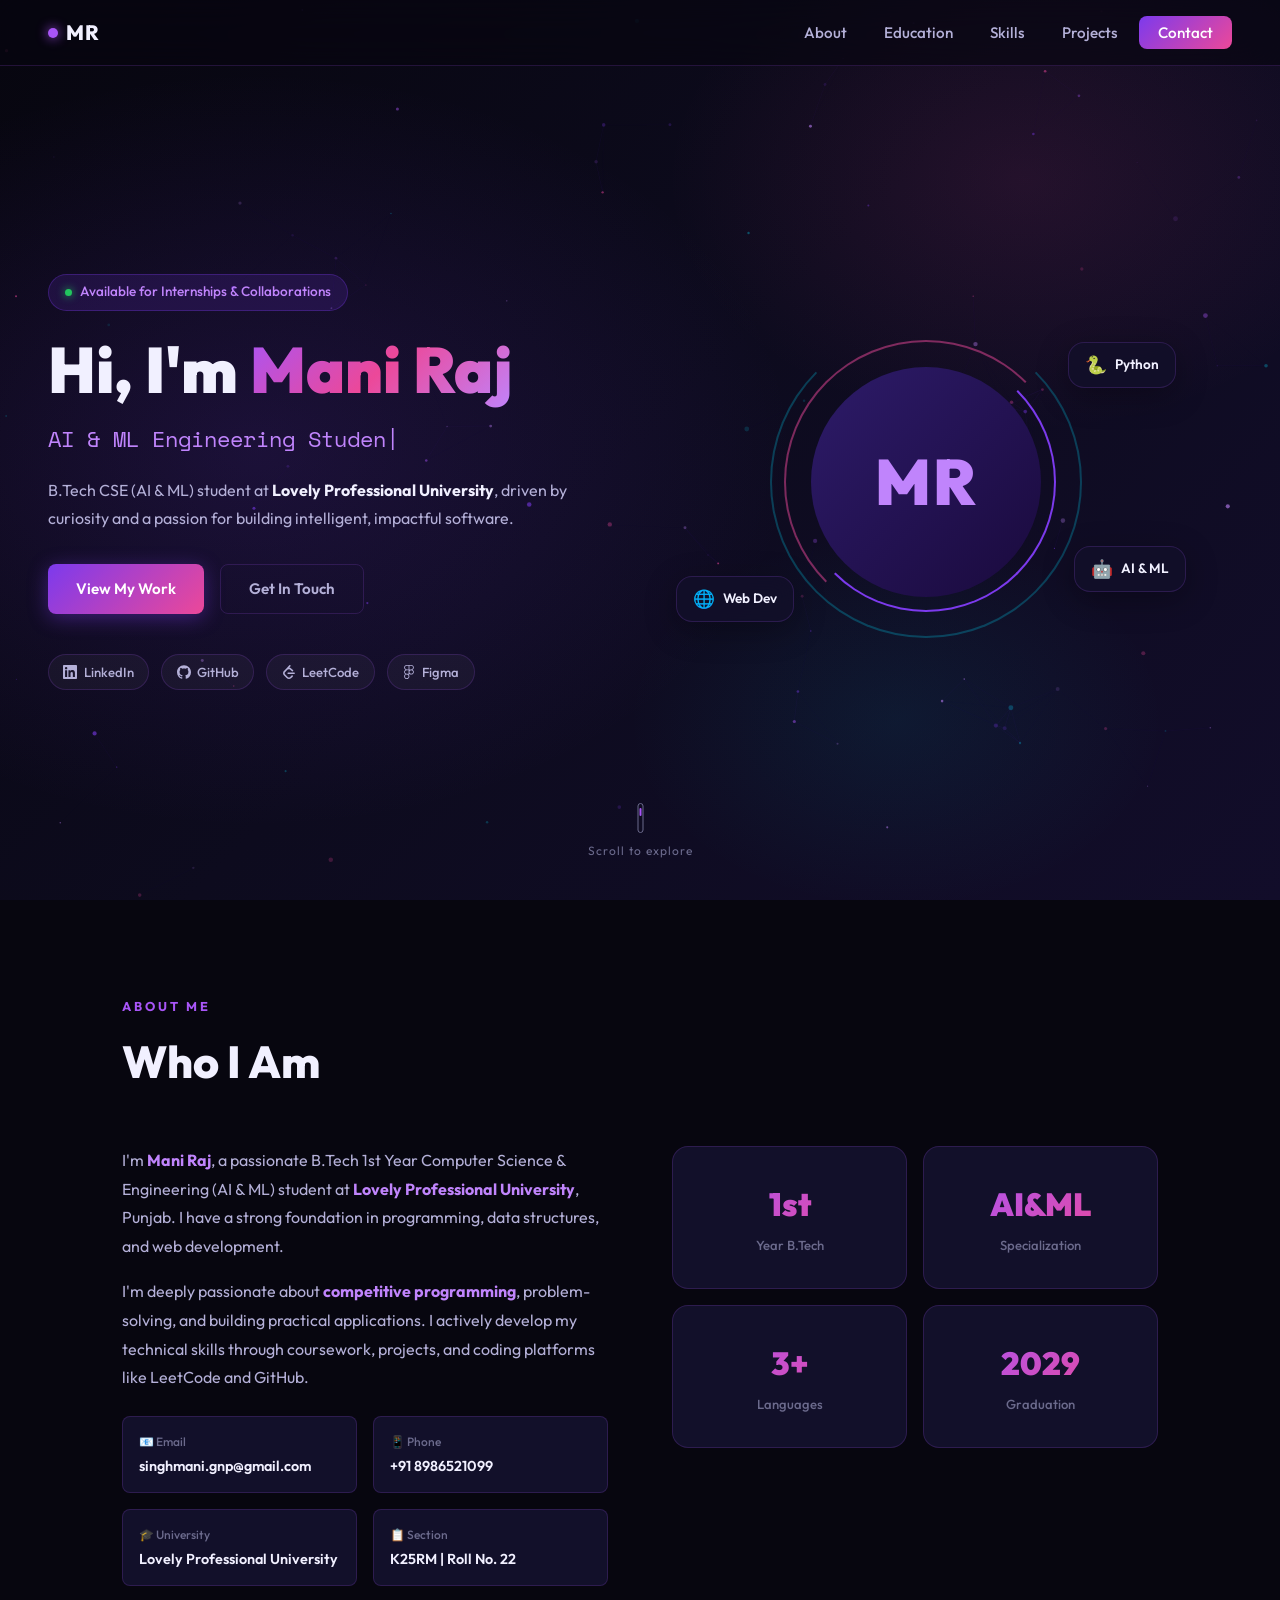
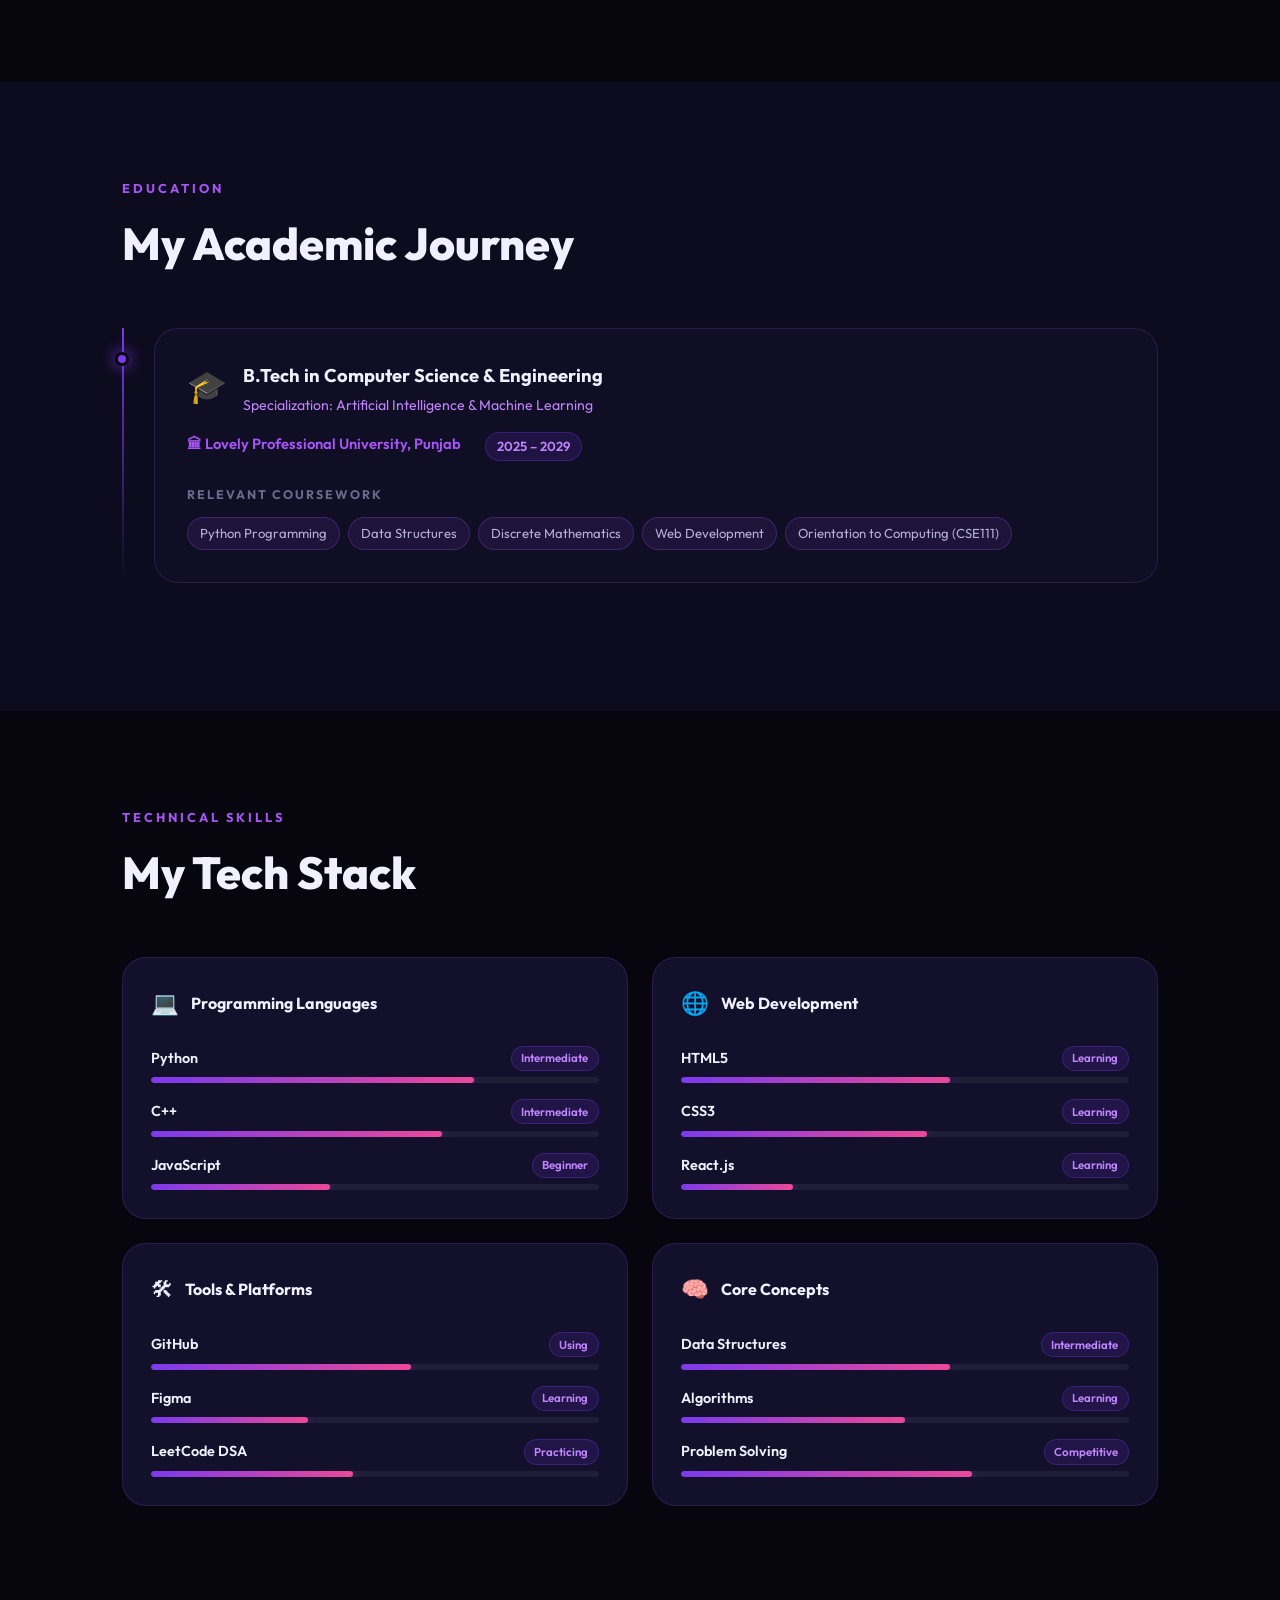
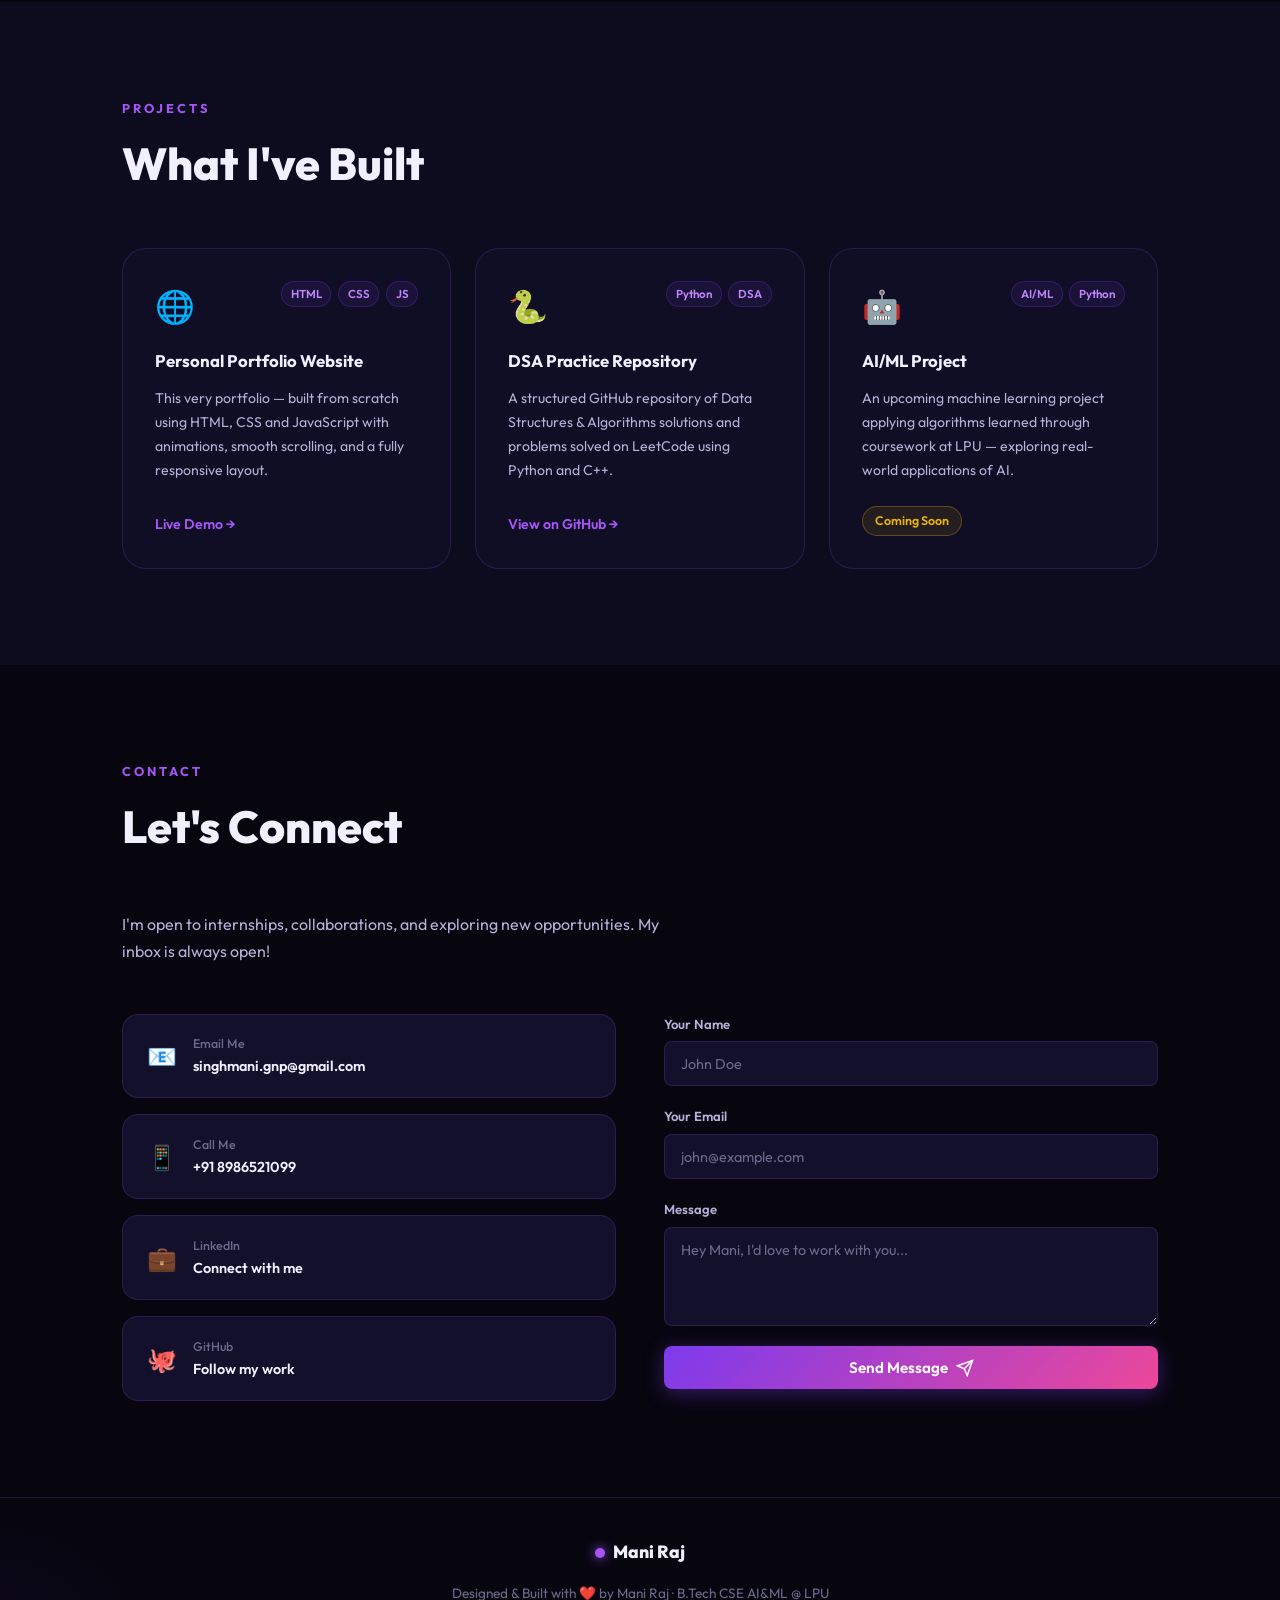
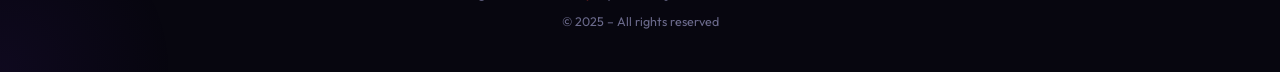
==== index.html @ 1b646a86 "Revert to MR placeholder avatar" ====
<!DOCTYPE html>
<html lang="en">

<head>
  <meta charset="UTF-8" />
  <meta name="viewport" content="width=device-width, initial-scale=1.0" />
  <title>Mani Raj | AI & ML Developer Portfolio</title>
  <meta name="description"
    content="Portfolio of Mani Raj - B.Tech CSE (AI & ML) student at LPU. Passionate about programming, problem-solving and web development." />
  <link rel="preconnect" href="https://fonts.googleapis.com" />
  <link rel="preconnect" href="https://fonts.gstatic.com" crossorigin />
  <link
    href="https://fonts.googleapis.com/css2?family=Outfit:wght@300;400;500;600;700;800;900&family=Space+Mono:wght@400;700&display=swap"
    rel="stylesheet" />
  <link rel="stylesheet" href="style.css" />
</head>

<body>

  <!-- ========== NAVBAR ========== -->
  <nav class="navbar" id="navbar">
    <div class="nav-brand">
      <span class="brand-dot"></span>
      <span>MR</span>
    </div>
    <ul class="nav-links">
      <li><a href="#about">About</a></li>
      <li><a href="#education">Education</a></li>
      <li><a href="#skills">Skills</a></li>
      <li><a href="#projects">Projects</a></li>
      <li><a href="#contact" class="nav-cta">Contact</a></li>
    </ul>
    <button class="hamburger" id="hamburger" aria-label="menu">
      <span></span><span></span><span></span>
    </button>
  </nav>

  <!-- ========== HERO ========== -->
  <section class="hero" id="home">
    <div class="hero-canvas" id="heroCanvas"></div>
    <div class="hero-content">
      <div class="hero-badge">
        <span class="badge-dot"></span>
        Available for Internships & Collaborations
      </div>
      <h1 class="hero-title">
        Hi, I'm <span class="gradient-text">Mani Raj</span>
      </h1>
      <p class="hero-subtitle">
        <span class="typed-text" id="typedText"></span><span class="cursor">|</span>
      </p>
      <p class="hero-desc">
        B.Tech CSE (AI & ML) student at <strong>Lovely Professional University</strong>, driven by curiosity and a
        passion for building intelligent, impactful software.
      </p>
      <div class="hero-actions">
        <a href="#projects" class="btn btn-primary">View My Work</a>
        <a href="#contact" class="btn btn-ghost">Get In Touch</a>
      </div>
      <div class="hero-socials">
        <a href="https://linkedin.com" target="_blank" class="social-chip" aria-label="LinkedIn">
          <svg viewBox="0 0 24 24" fill="currentColor">
            <path
              d="M20.447 20.452h-3.554v-5.569c0-1.328-.027-3.037-1.852-3.037-1.853 0-2.136 1.445-2.136 2.939v5.667H9.351V9h3.414v1.561h.046c.477-.9 1.637-1.85 3.37-1.85 3.601 0 4.267 2.37 4.267 5.455v6.286zM5.337 7.433a2.062 2.062 0 0 1-2.063-2.065 2.064 2.064 0 1 1 2.063 2.065zm1.782 13.019H3.555V9h3.564v11.452zM22.225 0H1.771C.792 0 0 .774 0 1.729v20.542C0 23.227.792 24 1.771 24h20.451C23.2 24 24 23.227 24 22.271V1.729C24 .774 23.2 0 22.222 0h.003z" />
          </svg>
          LinkedIn
        </a>
        <a href="https://github.com" target="_blank" class="social-chip" aria-label="GitHub">
          <svg viewBox="0 0 24 24" fill="currentColor">
            <path
              d="M12 .297c-6.63 0-12 5.373-12 12 0 5.303 3.438 9.8 8.205 11.385.6.113.82-.258.82-.577 0-.285-.01-1.04-.015-2.04-3.338.724-4.042-1.61-4.042-1.61C4.422 18.07 3.633 17.7 3.633 17.7c-1.087-.744.084-.729.084-.729 1.205.084 1.838 1.236 1.838 1.236 1.07 1.835 2.809 1.305 3.495.998.108-.776.417-1.305.76-1.605-2.665-.3-5.466-1.332-5.466-5.93 0-1.31.465-2.38 1.235-3.22-.135-.303-.54-1.523.105-3.176 0 0 1.005-.322 3.3 1.23.96-.267 1.98-.399 3-.405 1.02.006 2.04.138 3 .405 2.28-1.552 3.285-1.23 3.285-1.23.645 1.653.24 2.873.12 3.176.765.84 1.23 1.91 1.23 3.22 0 4.61-2.805 5.625-5.475 5.92.42.36.81 1.096.81 2.22 0 1.606-.015 2.896-.015 3.286 0 .315.21.69.825.57C20.565 22.092 24 17.592 24 12.297c0-6.627-5.373-12-12-12" />
          </svg>
          GitHub
        </a>
        <a href="https://leetcode.com" target="_blank" class="social-chip" aria-label="LeetCode">
          <svg viewBox="0 0 24 24" fill="currentColor">
            <path
              d="M13.483 0a1.374 1.374 0 0 0-.961.438L7.116 6.226l-3.854 4.126a5.266 5.266 0 0 0-1.209 2.104 5.35 5.35 0 0 0-.125.513 5.527 5.527 0 0 0 .062 2.362 5.83 5.83 0 0 0 .349 1.017 5.938 5.938 0 0 0 1.271 1.818l4.277 4.193.039.038c2.248 2.165 5.852 2.133 8.063-.074l2.396-2.392c.54-.54.54-1.414.003-1.955a1.378 1.378 0 0 0-1.951-.003l-2.396 2.392a3.021 3.021 0 0 1-4.205.038l-.02-.019-4.276-4.193c-.652-.64-.972-1.469-.948-2.263a2.68 2.68 0 0 1 .066-.523 2.545 2.545 0 0 1 .619-1.164L9.13 8.114c1.058-1.134 3.204-1.27 4.43-.278l3.501 2.831c.593.48 1.461.387 1.94-.207a1.384 1.384 0 0 0-.207-1.943l-3.5-2.831c-.8-.647-1.766-1.045-2.774-1.202l2.015-2.158A1.384 1.384 0 0 0 13.483 0zm-2.866 12.815a1.38 1.38 0 0 0-1.38 1.382 1.38 1.38 0 0 0 1.38 1.382H20.79a1.38 1.38 0 0 0 1.38-1.382 1.38 1.38 0 0 0-1.38-1.382z" />
          </svg>
          LeetCode
        </a>
        <a href="https://figma.com" target="_blank" class="social-chip" aria-label="Figma">
          <svg viewBox="0 0 24 24" fill="currentColor">
            <path
              d="M15.852 8.981h-4.588V0h4.588c2.476 0 4.49 2.014 4.49 4.49s-2.014 4.491-4.49 4.491zM12.735 7.51h3.117c1.665 0 3.019-1.355 3.019-3.019s-1.354-3.019-3.019-3.019h-3.117V7.51zm0 1.471H8.148c-2.476 0-4.49-2.014-4.49-4.49S5.672 0 8.148 0h4.588v8.981zm-4.587-7.51c-1.665 0-3.019 1.355-3.019 3.019s1.354 3.019 3.019 3.019h3.117V1.471H8.148zm4.587 15.019H8.148c-2.476 0-4.49-2.014-4.49-4.49s2.014-4.49 4.49-4.49h4.588v8.98zM8.148 8.981c-1.665 0-3.019 1.355-3.019 3.019s1.354 3.019 3.019 3.019h3.117V8.981H8.148zM8.172 24c-2.489 0-4.515-2.014-4.515-4.49s2.026-4.49 4.515-4.49c2.489 0 4.515 2.014 4.515 4.49S10.661 24 8.172 24zm0-7.51c-1.665 0-3.019 1.355-3.019 3.019s1.354 3.019 3.019 3.019 3.019-1.355 3.019-3.019S9.837 16.49 8.172 16.49zM15.863 16.49h-.028c-2.476 0-4.49-2.014-4.49-4.49s2.014-4.49 4.49-4.49h.028c2.476 0 4.49 2.014 4.49 4.49s-2.014 4.49-4.49 4.49zm-.028-7.51c-1.665 0-3.019 1.355-3.019 3.019s1.354 3.019 3.019 3.019h.028c1.665 0 3.019-1.355 3.019-3.019s-1.354-3.019-3.019-3.019h-.028z" />
          </svg>
          Figma
        </a>
      </div>
    </div>
    <div class="hero-visual">
      <div class="profile-ring">
        <div class="profile-img-wrapper">
          <div class="profile-placeholder">
            <span>MR</span>
          </div>
        </div>
        <div class="ring ring-1"></div>
        <div class="ring ring-2"></div>
        <div class="ring ring-3"></div>
      </div>
      <div class="floating-card card-python">
        <span class="fc-icon">🐍</span>
        <span>Python</span>
      </div>
      <div class="floating-card card-ai">
        <span class="fc-icon">🤖</span>
        <span>AI & ML</span>
      </div>
      <div class="floating-card card-web">
        <span class="fc-icon">🌐</span>
        <span>Web Dev</span>
      </div>
    </div>
    <div class="scroll-indicator">
      <div class="scroll-dot"></div>
      <span>Scroll to explore</span>
    </div>
  </section>

  <!-- ========== ABOUT ========== -->
  <section class="section" id="about">
    <div class="container">
      <div class="section-label">About Me</div>
      <h2 class="section-title">Who I Am</h2>
      <div class="about-grid">
        <div class="about-text">
          <p>
            I'm <strong>Mani Raj</strong>, a passionate B.Tech 1st Year Computer Science & Engineering (AI & ML) student
            at <strong>Lovely Professional University</strong>, Punjab. I have a strong foundation in programming, data
            structures, and web development.
          </p>
          <p>
            I'm deeply passionate about <strong>competitive programming</strong>, problem-solving, and building
            practical applications. I actively develop my technical skills through coursework, projects, and coding
            platforms like LeetCode and GitHub.
          </p>
          <div class="about-info-grid">
            <div class="info-item">
              <span class="info-label">📧 Email</span>
              <span class="info-value">singhmani.gnp@gmail.com</span>
            </div>
            <div class="info-item">
              <span class="info-label">📱 Phone</span>
              <span class="info-value">+91 8986521099</span>
            </div>
            <div class="info-item">
              <span class="info-label">🎓 University</span>
              <span class="info-value">Lovely Professional University</span>
            </div>
            <div class="info-item">
              <span class="info-label">📋 Section</span>
              <span class="info-value">K25RM | Roll No. 22</span>
            </div>
          </div>
        </div>
        <div class="about-stats">
          <div class="stat-card">
            <div class="stat-number">1st</div>
            <div class="stat-label">Year B.Tech</div>
          </div>
          <div class="stat-card">
            <div class="stat-number">AI&ML</div>
            <div class="stat-label">Specialization</div>
          </div>
          <div class="stat-card">
            <div class="stat-number">3+</div>
            <div class="stat-label">Languages</div>
          </div>
          <div class="stat-card">
            <div class="stat-number">2029</div>
            <div class="stat-label">Graduation</div>
          </div>
        </div>
      </div>
    </div>
  </section>

  <!-- ========== EDUCATION ========== -->
  <section class="section section-alt" id="education">
    <div class="container">
      <div class="section-label">Education</div>
      <h2 class="section-title">My Academic Journey</h2>
      <div class="timeline">
        <div class="timeline-item" data-aos="fade-up">
          <div class="timeline-dot"></div>
          <div class="timeline-card">
            <div class="tc-header">
              <div class="tc-icon">🎓</div>
              <div>
                <h3>B.Tech in Computer Science & Engineering</h3>
                <p class="tc-specialization">Specialization: Artificial Intelligence & Machine Learning</p>
              </div>
            </div>
            <div class="tc-meta">
              <span class="tc-university">🏛 Lovely Professional University, Punjab</span>
              <span class="tc-year">2025 – 2029</span>
            </div>
            <div class="tc-coursework">
              <h4>Relevant Coursework</h4>
              <div class="course-tags">
                <span>Python Programming</span>
                <span>Data Structures</span>
                <span>Discrete Mathematics</span>
                <span>Web Development</span>
                <span>Orientation to Computing (CSE111)</span>
              </div>
            </div>
          </div>
        </div>
      </div>
    </div>
  </section>

  <!-- ========== SKILLS ========== -->
  <section class="section" id="skills">
    <div class="container">
      <div class="section-label">Technical Skills</div>
      <h2 class="section-title">My Tech Stack</h2>
      <div class="skills-grid">

        <div class="skill-category">
          <div class="skill-cat-header">
            <span class="skill-cat-icon">💻</span>
            <h3>Programming Languages</h3>
          </div>
          <div class="skill-items">
            <div class="skill-item">
              <div class="skill-info">
                <span class="skill-name">Python</span>
                <span class="skill-tag">Intermediate</span>
              </div>
              <div class="skill-bar">
                <div class="skill-fill" data-width="72"></div>
              </div>
            </div>
            <div class="skill-item">
              <div class="skill-info">
                <span class="skill-name">C++</span>
                <span class="skill-tag">Intermediate</span>
              </div>
              <div class="skill-bar">
                <div class="skill-fill" data-width="65"></div>
              </div>
            </div>
            <div class="skill-item">
              <div class="skill-info">
                <span class="skill-name">JavaScript</span>
                <span class="skill-tag">Beginner</span>
              </div>
              <div class="skill-bar">
                <div class="skill-fill" data-width="40"></div>
              </div>
            </div>
          </div>
        </div>

        <div class="skill-category">
          <div class="skill-cat-header">
            <span class="skill-cat-icon">🌐</span>
            <h3>Web Development</h3>
          </div>
          <div class="skill-items">
            <div class="skill-item">
              <div class="skill-info">
                <span class="skill-name">HTML5</span>
                <span class="skill-tag">Learning</span>
              </div>
              <div class="skill-bar">
                <div class="skill-fill" data-width="60"></div>
              </div>
            </div>
            <div class="skill-item">
              <div class="skill-info">
                <span class="skill-name">CSS3</span>
                <span class="skill-tag">Learning</span>
              </div>
              <div class="skill-bar">
                <div class="skill-fill" data-width="55"></div>
              </div>
            </div>
            <div class="skill-item">
              <div class="skill-info">
                <span class="skill-name">React.js</span>
                <span class="skill-tag">Learning</span>
              </div>
              <div class="skill-bar">
                <div class="skill-fill" data-width="25"></div>
              </div>
            </div>
          </div>
        </div>

        <div class="skill-category">
          <div class="skill-cat-header">
            <span class="skill-cat-icon">🛠</span>
            <h3>Tools & Platforms</h3>
          </div>
          <div class="skill-items">
            <div class="skill-item">
              <div class="skill-info">
                <span class="skill-name">GitHub</span>
                <span class="skill-tag">Using</span>
              </div>
              <div class="skill-bar">
                <div class="skill-fill" data-width="58"></div>
              </div>
            </div>
            <div class="skill-item">
              <div class="skill-info">
                <span class="skill-name">Figma</span>
                <span class="skill-tag">Learning</span>
              </div>
              <div class="skill-bar">
                <div class="skill-fill" data-width="35"></div>
              </div>
            </div>
            <div class="skill-item">
              <div class="skill-info">
                <span class="skill-name">LeetCode DSA</span>
                <span class="skill-tag">Practicing</span>
              </div>
              <div class="skill-bar">
                <div class="skill-fill" data-width="45"></div>
              </div>
            </div>
          </div>
        </div>

        <div class="skill-category">
          <div class="skill-cat-header">
            <span class="skill-cat-icon">🧠</span>
            <h3>Core Concepts</h3>
          </div>
          <div class="skill-items">
            <div class="skill-item">
              <div class="skill-info">
                <span class="skill-name">Data Structures</span>
                <span class="skill-tag">Intermediate</span>
              </div>
              <div class="skill-bar">
                <div class="skill-fill" data-width="60"></div>
              </div>
            </div>
            <div class="skill-item">
              <div class="skill-info">
                <span class="skill-name">Algorithms</span>
                <span class="skill-tag">Learning</span>
              </div>
              <div class="skill-bar">
                <div class="skill-fill" data-width="50"></div>
              </div>
            </div>
            <div class="skill-item">
              <div class="skill-info">
                <span class="skill-name">Problem Solving</span>
                <span class="skill-tag">Competitive</span>
              </div>
              <div class="skill-bar">
                <div class="skill-fill" data-width="65"></div>
              </div>
            </div>
          </div>
        </div>

      </div>
    </div>
  </section>

  <!-- ========== PROJECTS ========== -->
  <section class="section section-alt" id="projects">
    <div class="container">
      <div class="section-label">Projects</div>
      <h2 class="section-title">What I've Built</h2>
      <div class="projects-grid">

        <div class="project-card">
          <div class="project-glow"></div>
          <div class="project-header">
            <div class="project-icon">🌐</div>
            <div class="project-tags">
              <span>HTML</span><span>CSS</span><span>JS</span>
            </div>
          </div>
          <h3>Personal Portfolio Website</h3>
          <p>This very portfolio — built from scratch using HTML, CSS and JavaScript with animations, smooth scrolling,
            and a fully responsive layout.</p>
          <div class="project-footer">
            <a href="#" class="project-link">Live Demo →</a>
          </div>
        </div>

        <div class="project-card">
          <div class="project-glow"></div>
          <div class="project-header">
            <div class="project-icon">🐍</div>
            <div class="project-tags">
              <span>Python</span><span>DSA</span>
            </div>
          </div>
          <h3>DSA Practice Repository</h3>
          <p>A structured GitHub repository of Data Structures & Algorithms solutions and problems solved on LeetCode
            using Python and C++.</p>
          <div class="project-footer">
            <a href="https://github.com" target="_blank" class="project-link">View on GitHub →</a>
          </div>
        </div>

        <div class="project-card coming-soon">
          <div class="project-glow"></div>
          <div class="project-header">
            <div class="project-icon">🤖</div>
            <div class="project-tags">
              <span>AI/ML</span><span>Python</span>
            </div>
          </div>
          <h3>AI/ML Project</h3>
          <p>An upcoming machine learning project applying algorithms learned through coursework at LPU — exploring
            real-world applications of AI.</p>
          <div class="project-footer">
            <span class="project-status">Coming Soon</span>
          </div>
        </div>

      </div>
    </div>
  </section>

  <!-- ========== CONTACT ========== -->
  <section class="section" id="contact">
    <div class="container">
      <div class="section-label">Contact</div>
      <h2 class="section-title">Let's Connect</h2>
      <p class="contact-subtitle">I'm open to internships, collaborations, and exploring new opportunities. My inbox is
        always open!</p>
      <div class="contact-grid">
        <div class="contact-cards">
          <a href="mailto:singhmani.gnp@gmail.com" class="contact-card">
            <div class="cc-icon">📧</div>
            <div>
              <div class="cc-label">Email Me</div>
              <div class="cc-value">singhmani.gnp@gmail.com</div>
            </div>
          </a>
          <a href="tel:+918986521099" class="contact-card">
            <div class="cc-icon">📱</div>
            <div>
              <div class="cc-label">Call Me</div>
              <div class="cc-value">+91 8986521099</div>
            </div>
          </a>
          <a href="https://linkedin.com" target="_blank" class="contact-card">
            <div class="cc-icon">💼</div>
            <div>
              <div class="cc-label">LinkedIn</div>
              <div class="cc-value">Connect with me</div>
            </div>
          </a>
          <a href="https://github.com" target="_blank" class="contact-card">
            <div class="cc-icon">🐙</div>
            <div>
              <div class="cc-label">GitHub</div>
              <div class="cc-value">Follow my work</div>
            </div>
          </a>
        </div>
        <form class="contact-form" id="contactForm">
          <div class="form-group">
            <label for="name">Your Name</label>
            <input type="text" id="name" placeholder="John Doe" required />
          </div>
          <div class="form-group">
            <label for="email">Your Email</label>
            <input type="email" id="email" placeholder="john@example.com" required />
          </div>
          <div class="form-group">
            <label for="message">Message</label>
            <textarea id="message" rows="4" placeholder="Hey Mani, I'd love to work with you..." required></textarea>
          </div>
          <button type="submit" class="btn btn-primary btn-full" id="submitBtn">
            <span>Send Message</span>
            <svg viewBox="0 0 24 24" fill="none" stroke="currentColor" stroke-width="2">
              <line x1="22" y1="2" x2="11" y2="13"></line>
              <polygon points="22 2 15 22 11 13 2 9 22 2"></polygon>
            </svg>
          </button>
        </form>
      </div>
    </div>
  </section>

  <!-- ========== FOOTER ========== -->
  <footer class="footer">
    <div class="container">
      <div class="footer-inner">
        <div class="footer-brand">
          <span class="brand-dot"></span>
          <span>Mani Raj</span>
        </div>
        <p>Designed & Built with ❤️ by Mani Raj · B.Tech CSE AI&ML @ LPU</p>
        <p class="footer-copy">© 2025 – All rights reserved</p>
      </div>
    </div>
  </footer>

  <script src="script.js"></script>
</body>

</html>
---- style.css ----
/* ============================================
   MANI RAJ PORTFOLIO - style.css
   ============================================ */

/* --- RESET & ROOT --- */
*, *::before, *::after { margin: 0; padding: 0; box-sizing: border-box; }

:root {
  --bg-deep:       #07060f;
  --bg-dark:       #0d0b1e;
  --bg-card:       #12102a;
  --bg-card2:      #0f0e24;
  --purple-deep:   #5b21b6;
  --purple-mid:    #7c3aed;
  --purple-light:  #a855f7;
  --violet:        #c084fc;
  --pink:          #ec4899;
  --blue-accent:   #3b82f6;
  --cyan:          #06b6d4;
  --text-primary:  #f1f0ff;
  --text-secondary:#b4b0d8;
  --text-muted:    #6b6a8c;
  --border:        rgba(168, 85, 247, 0.18);
  --glow-purple:   rgba(124, 58, 237, 0.35);
  --glow-pink:     rgba(236, 72, 153, 0.2);
  --radius-sm:     8px;
  --radius-md:     16px;
  --radius-lg:     24px;
  --radius-xl:     32px;
  --font-main:     'Outfit', sans-serif;
  --font-mono:     'Space Mono', monospace;
  --transition:    all 0.3s cubic-bezier(0.4, 0, 0.2, 1);
}

html { scroll-behavior: smooth; }

body {
  font-family: var(--font-main);
  background-color: var(--bg-deep);
  color: var(--text-primary);
  overflow-x: hidden;
  line-height: 1.6;
}

/* --- SCROLLBAR --- */
::-webkit-scrollbar { width: 5px; }
::-webkit-scrollbar-track { background: var(--bg-deep); }
::-webkit-scrollbar-thumb { background: var(--purple-mid); border-radius: 99px; }

/* --- SELECTION --- */
::selection { background: var(--purple-mid); color: #fff; }

/* ============================================
   NAVBAR
   ============================================ */
.navbar {
  position: fixed; top: 0; left: 0; right: 0; z-index: 1000;
  display: flex; align-items: center; justify-content: space-between;
  padding: 1rem 3rem;
  background: rgba(7, 6, 15, 0.6);
  backdrop-filter: blur(20px);
  border-bottom: 1px solid var(--border);
  transition: var(--transition);
}
.navbar.scrolled {
  padding: 0.7rem 3rem;
  background: rgba(7, 6, 15, 0.9);
}
.nav-brand {
  display: flex; align-items: center; gap: 0.5rem;
  font-weight: 800; font-size: 1.3rem; letter-spacing: 1px;
  color: var(--text-primary);
}
.brand-dot {
  width: 10px; height: 10px; border-radius: 50%;
  background: var(--purple-light);
  box-shadow: 0 0 12px var(--purple-light);
  animation: pulse 2s infinite;
}
@keyframes pulse {
  0%, 100% { transform: scale(1); opacity: 1; }
  50% { transform: scale(1.3); opacity: 0.7; }
}
.nav-links {
  display: flex; list-style: none; gap: 0.3rem;
}
.nav-links a {
  text-decoration: none; color: var(--text-secondary);
  font-size: 0.95rem; font-weight: 500;
  padding: 0.45rem 1rem; border-radius: var(--radius-sm);
  transition: var(--transition);
}
.nav-links a:hover, .nav-links a.active {
  color: var(--text-primary);
  background: rgba(124,58,237,0.15);
}
.nav-cta {
  background: linear-gradient(135deg, var(--purple-mid), var(--pink)) !important;
  color: #fff !important;
  padding: 0.45rem 1.2rem !important;
}
.nav-cta:hover { opacity: 0.85; transform: translateY(-1px); }
.hamburger {
  display: none; flex-direction: column; gap: 5px;
  background: none; border: none; cursor: pointer; padding: 5px;
}
.hamburger span {
  display: block; width: 24px; height: 2px; background: var(--text-primary);
  border-radius: 99px; transition: var(--transition);
}

/* ============================================
   HERO
   ============================================ */
.hero {
  position: relative; min-height: 100vh;
  display: flex; align-items: center;
  padding: 8rem 3rem 4rem;
  overflow: hidden;
  background: linear-gradient(135deg, #07060f 0%, #0d0b1e 50%, #120d2a 100%);
}
.hero::before {
  content: '';
  position: absolute; inset: 0;
  background:
    radial-gradient(ellipse 60% 60% at 20% 50%, rgba(124,58,237,0.15) 0%, transparent 70%),
    radial-gradient(ellipse 40% 40% at 80% 20%, rgba(236,72,153,0.1) 0%, transparent 70%),
    radial-gradient(ellipse 30% 30% at 70% 80%, rgba(6,182,212,0.08) 0%, transparent 70%);
  pointer-events: none;
}
.hero-canvas {
  position: absolute; inset: 0; pointer-events: none;
}
.hero-content {
  position: relative; z-index: 2;
  flex: 1; max-width: 620px;
}
.hero-badge {
  display: inline-flex; align-items: center; gap: 0.5rem;
  background: rgba(124,58,237,0.15);
  border: 1px solid rgba(124,58,237,0.3);
  color: var(--violet); font-size: 0.85rem; font-weight: 500;
  padding: 0.4rem 1rem; border-radius: 99px;
  margin-bottom: 1.5rem;
  animation: fadeInDown 0.8s ease both;
}
.badge-dot {
  width: 7px; height: 7px; border-radius: 50%;
  background: #22c55e;
  box-shadow: 0 0 8px #22c55e;
  animation: pulse 1.5s infinite;
}
.hero-title {
  font-size: clamp(2.5rem, 5vw, 4rem);
  font-weight: 900; line-height: 1.1;
  margin-bottom: 1rem;
  animation: fadeInUp 0.8s ease 0.2s both;
}
.gradient-text {
  background: linear-gradient(135deg, var(--purple-light), var(--pink), var(--violet));
  -webkit-background-clip: text; -webkit-text-fill-color: transparent;
  background-clip: text;
}
.hero-subtitle {
  font-size: clamp(1.1rem, 2.5vw, 1.4rem);
  font-family: var(--font-mono);
  color: var(--violet); margin-bottom: 1.2rem;
  animation: fadeInUp 0.8s ease 0.35s both;
  min-height: 2rem;
}
.cursor { animation: blink 1s infinite; }
@keyframes blink { 0%, 100% { opacity: 1; } 50% { opacity: 0; } }
.hero-desc {
  color: var(--text-secondary); font-size: 1rem; max-width: 520px;
  line-height: 1.75; margin-bottom: 2rem;
  animation: fadeInUp 0.8s ease 0.5s both;
}
.hero-desc strong { color: var(--text-primary); }
.hero-actions {
  display: flex; gap: 1rem; flex-wrap: wrap;
  margin-bottom: 2.5rem;
  animation: fadeInUp 0.8s ease 0.65s both;
}
.hero-socials {
  display: flex; gap: 0.75rem; flex-wrap: wrap;
  animation: fadeInUp 0.8s ease 0.8s both;
}
.social-chip {
  display: inline-flex; align-items: center; gap: 0.4rem;
  padding: 0.4rem 0.9rem;
  background: rgba(255,255,255,0.04);
  border: 1px solid var(--border);
  border-radius: 99px;
  color: var(--text-secondary); font-size: 0.82rem; font-weight: 500;
  text-decoration: none; transition: var(--transition);
}
.social-chip svg { width: 14px; height: 14px; }
.social-chip:hover {
  background: rgba(124,58,237,0.2);
  border-color: var(--purple-mid);
  color: var(--text-primary);
  transform: translateY(-2px);
}

/* --- Hero Visual --- */
.hero-visual {
  position: relative; flex: 0 0 420px;
  display: flex; align-items: center; justify-content: center;
  margin-left: 3rem;
  animation: fadeInRight 1s ease 0.4s both;
}
.profile-ring {
  position: relative; width: 260px; height: 260px;
}
.profile-img-wrapper {
  position: absolute; inset: 15px;
  border-radius: 50%; overflow: hidden;
  background: linear-gradient(135deg, var(--purple-deep), var(--bg-dark));
  z-index: 2;
  display: flex; align-items: center; justify-content: center;
}
.profile-placeholder {
  display: flex; align-items: center; justify-content: center;
  width: 100%; height: 100%;
  background: linear-gradient(135deg, #2d1b69, #1a0a3d);
  font-size: 4rem; font-weight: 900; letter-spacing: 2px;
  color: var(--violet);
}
.ring {
  position: absolute; border-radius: 50%;
  border: 2px solid transparent; inset: 0;
}
.ring-1 {
  border-color: var(--purple-mid);
  animation: spin 8s linear infinite;
  border-top-color: transparent; border-left-color: transparent;
}
.ring-2 {
  inset: -12px;
  border-color: rgba(236,72,153,0.5);
  animation: spin 14s linear infinite reverse;
  border-right-color: transparent; border-bottom-color: transparent;
}
.ring-3 {
  inset: -26px;
  border-color: rgba(6,182,212,0.3);
  animation: spin 20s linear infinite;
  border-top-color: transparent;
}
@keyframes spin { from { transform: rotate(0deg); } to { transform: rotate(360deg); } }

/* Floating Cards */
.floating-card {
  position: absolute; display: flex; align-items: center; gap: 0.5rem;
  background: rgba(18,16,42,0.85);
  backdrop-filter: blur(12px);
  border: 1px solid var(--border);
  border-radius: var(--radius-md);
  padding: 0.5rem 1rem; font-size: 0.85rem; font-weight: 600;
  color: var(--text-primary); white-space: nowrap;
  box-shadow: 0 8px 32px rgba(0,0,0,0.3);
}
.fc-icon { font-size: 1.1rem; }
.card-python { top: -10px; right: -40px; animation: float 4s ease-in-out infinite; }
.card-ai { bottom: 20px; right: -50px; animation: float 4.5s ease-in-out infinite 1s; }
.card-web { bottom: -10px; left: -40px; animation: float 3.8s ease-in-out infinite 0.5s; }
@keyframes float {
  0%, 100% { transform: translateY(0); }
  50% { transform: translateY(-10px); }
}

/* Scroll indicator */
.scroll-indicator {
  position: absolute; bottom: 2.5rem; left: 50%;
  transform: translateX(-50%);
  display: flex; flex-direction: column; align-items: center; gap: 0.5rem;
  color: var(--text-muted); font-size: 0.75rem; letter-spacing: 1px;
  animation: fadeIn 1.5s ease 1.5s both;
}
.scroll-dot {
  width: 6px; height: 30px; border: 1.5px solid var(--text-muted);
  border-radius: 99px; position: relative;
}
.scroll-dot::after {
  content: ''; position: absolute; top: 4px; left: 50%;
  transform: translateX(-50%);
  width: 2px; height: 8px; border-radius: 99px;
  background: var(--purple-light);
  animation: scrollDown 1.5s ease infinite;
}
@keyframes scrollDown {
  0% { top: 4px; opacity: 1; }
  100% { top: 16px; opacity: 0; }
}

/* ============================================
   BUTTONS
   ============================================ */
.btn {
  display: inline-flex; align-items: center; gap: 0.5rem;
  padding: 0.75rem 1.75rem; border-radius: var(--radius-sm);
  font-size: 0.95rem; font-weight: 600;
  text-decoration: none; transition: var(--transition);
  cursor: pointer; border: none; font-family: var(--font-main);
}
.btn-primary {
  background: linear-gradient(135deg, var(--purple-mid), var(--pink));
  color: #fff;
  box-shadow: 0 4px 20px rgba(124,58,237,0.4);
}
.btn-primary:hover {
  transform: translateY(-2px);
  box-shadow: 0 8px 30px rgba(124,58,237,0.55);
}
.btn-ghost {
  background: transparent;
  border: 1.5px solid var(--border);
  color: var(--text-secondary);
}
.btn-ghost:hover {
  border-color: var(--purple-light);
  color: var(--text-primary);
  background: rgba(124,58,237,0.1);
  transform: translateY(-2px);
}
.btn-full { width: 100%; justify-content: center; }
.btn-full svg { width: 18px; height: 18px; }

/* ============================================
   SECTIONS
   ============================================ */
.section { padding: 6rem 0; }
.section-alt { background: var(--bg-dark); }
.container { max-width: 1100px; margin: 0 auto; padding: 0 2rem; }
.section-label {
  font-size: 0.8rem; font-weight: 700; letter-spacing: 3px;
  text-transform: uppercase; color: var(--purple-light);
  margin-bottom: 0.6rem;
}
.section-title {
  font-size: clamp(2rem, 4vw, 2.8rem); font-weight: 800;
  margin-bottom: 3rem; color: var(--text-primary);
}

/* ============================================
   ABOUT
   ============================================ */
.about-grid {
  display: grid; grid-template-columns: 1fr 1fr; gap: 4rem;
  align-items: start;
}
.about-text p {
  color: var(--text-secondary); margin-bottom: 1rem; line-height: 1.8;
}
.about-text strong { color: var(--violet); }
.about-info-grid {
  display: grid; grid-template-columns: 1fr 1fr; gap: 1rem;
  margin-top: 1.5rem;
}
.info-item {
  display: flex; flex-direction: column; gap: 0.25rem;
  background: var(--bg-card);
  border: 1px solid var(--border);
  border-radius: var(--radius-sm);
  padding: 0.9rem 1rem;
  transition: var(--transition);
}
.info-item:hover { border-color: var(--purple-mid); }
.info-label { font-size: 0.75rem; color: var(--text-muted); font-weight: 500; }
.info-value { font-size: 0.9rem; color: var(--text-primary); font-weight: 600; word-break: break-all; }
.about-stats {
  display: grid; grid-template-columns: 1fr 1fr; gap: 1rem;
}
.stat-card {
  background: var(--bg-card);
  border: 1px solid var(--border);
  border-radius: var(--radius-md);
  padding: 2rem 1.5rem; text-align: center;
  transition: var(--transition);
  position: relative; overflow: hidden;
}
.stat-card::before {
  content: ''; position: absolute; top: 0; left: 0; right: 0; height: 2px;
  background: linear-gradient(90deg, var(--purple-mid), var(--pink));
  transform: scaleX(0);
  transition: transform 0.3s ease;
}
.stat-card:hover::before { transform: scaleX(1); }
.stat-card:hover { border-color: var(--purple-mid); transform: translateY(-4px); }
.stat-number {
  font-size: 2rem; font-weight: 900;
  background: linear-gradient(135deg, var(--purple-light), var(--pink));
  -webkit-background-clip: text; -webkit-text-fill-color: transparent; background-clip: text;
}
.stat-label { font-size: 0.82rem; color: var(--text-muted); margin-top: 0.3rem; font-weight: 500; }

/* ============================================
   EDUCATION / TIMELINE
   ============================================ */
.timeline { position: relative; padding-left: 2rem; }
.timeline::before {
  content: ''; position: absolute; left: 0; top: 0; bottom: 0;
  width: 2px;
  background: linear-gradient(to bottom, var(--purple-mid), transparent);
}
.timeline-item { position: relative; margin-bottom: 2rem; }
.timeline-dot {
  position: absolute; left: -2rem; top: 1.5rem;
  width: 14px; height: 14px; border-radius: 50%;
  background: var(--purple-mid);
  border: 3px solid var(--bg-deep);
  box-shadow: 0 0 15px var(--purple-mid);
  transform: translateX(-50%);
}
.timeline-card {
  background: var(--bg-card2);
  border: 1px solid var(--border);
  border-radius: var(--radius-lg); padding: 2rem;
  transition: var(--transition);
}
.timeline-card:hover { border-color: var(--purple-mid); transform: translateX(4px); }
.tc-header {
  display: flex; align-items: flex-start; gap: 1rem; margin-bottom: 1rem;
}
.tc-icon { font-size: 2rem; }
.tc-header h3 { font-size: 1.15rem; font-weight: 700; color: var(--text-primary); }
.tc-specialization { font-size: 0.88rem; color: var(--violet); margin-top: 0.2rem; }
.tc-meta {
  display: flex; gap: 1.5rem; flex-wrap: wrap;
  margin-bottom: 1.5rem;
}
.tc-university { color: var(--purple-light); font-weight: 600; font-size: 0.92rem; }
.tc-year {
  background: rgba(124,58,237,0.15);
  border: 1px solid rgba(124,58,237,0.3);
  color: var(--violet); font-size: 0.82rem; font-weight: 600;
  padding: 0.2rem 0.7rem; border-radius: 99px;
}
.tc-coursework h4 {
  font-size: 0.78rem; text-transform: uppercase; letter-spacing: 2px;
  color: var(--text-muted); margin-bottom: 0.75rem;
}
.course-tags { display: flex; flex-wrap: wrap; gap: 0.5rem; }
.course-tags span {
  padding: 0.3rem 0.75rem; border-radius: 99px;
  background: rgba(168,85,247,0.1);
  border: 1px solid rgba(168,85,247,0.25);
  color: var(--text-secondary); font-size: 0.82rem;
}

/* ============================================
   SKILLS
   ============================================ */
.skills-grid {
  display: grid; grid-template-columns: repeat(2, 1fr); gap: 1.5rem;
}
.skill-category {
  background: var(--bg-card);
  border: 1px solid var(--border);
  border-radius: var(--radius-lg); padding: 1.75rem;
  transition: var(--transition);
}
.skill-category:hover { border-color: var(--purple-mid); }
.skill-cat-header {
  display: flex; align-items: center; gap: 0.75rem;
  margin-bottom: 1.5rem;
}
.skill-cat-icon { font-size: 1.4rem; }
.skill-cat-header h3 { font-size: 1rem; font-weight: 700; }
.skill-items { display: flex; flex-direction: column; gap: 1rem; }
.skill-item {}
.skill-info {
  display: flex; justify-content: space-between; align-items: center;
  margin-bottom: 0.4rem;
}
.skill-name { font-size: 0.9rem; font-weight: 600; color: var(--text-primary); }
.skill-tag {
  font-size: 0.72rem; font-weight: 600;
  padding: 0.15rem 0.6rem; border-radius: 99px;
  background: rgba(124,58,237,0.15);
  border: 1px solid rgba(124,58,237,0.3);
  color: var(--violet);
}
.skill-bar {
  height: 6px; background: rgba(255,255,255,0.06);
  border-radius: 99px; overflow: hidden;
}
.skill-fill {
  height: 100%; width: 0%;
  background: linear-gradient(90deg, var(--purple-mid), var(--pink));
  border-radius: 99px;
  transition: width 1.2s cubic-bezier(0.4, 0, 0.2, 1);
  box-shadow: 0 0 8px rgba(124,58,237,0.5);
}

/* ============================================
   PROJECTS
   ============================================ */
.projects-grid {
  display: grid; grid-template-columns: repeat(3, 1fr); gap: 1.5rem;
}
.project-card {
  position: relative; overflow: hidden;
  background: var(--bg-card2);
  border: 1px solid var(--border);
  border-radius: var(--radius-lg); padding: 2rem;
  transition: var(--transition);
  display: flex; flex-direction: column;
}
.project-card:hover {
  border-color: var(--purple-mid);
  transform: translateY(-6px);
}
.project-glow {
  position: absolute; top: 0; left: 0; right: 0;
  height: 3px;
  background: linear-gradient(90deg, var(--purple-mid), var(--pink));
  opacity: 0; transition: opacity 0.3s ease;
}
.project-card:hover .project-glow { opacity: 1; }
.project-header {
  display: flex; justify-content: space-between; align-items: flex-start;
  margin-bottom: 1rem;
}
.project-icon { font-size: 2rem; }
.project-tags { display: flex; gap: 0.4rem; flex-wrap: wrap; }
.project-tags span {
  font-size: 0.72rem; font-weight: 600;
  padding: 0.2rem 0.55rem; border-radius: 99px;
  background: rgba(124,58,237,0.1);
  border: 1px solid rgba(124,58,237,0.25);
  color: var(--violet);
}
.project-card h3 { font-size: 1.05rem; font-weight: 700; margin-bottom: 0.75rem; }
.project-card p { font-size: 0.88rem; color: var(--text-secondary); flex: 1; line-height: 1.7; }
.project-footer { margin-top: 1.5rem; }
.project-link {
  font-size: 0.88rem; font-weight: 600; color: var(--purple-light);
  text-decoration: none; transition: var(--transition);
}
.project-link:hover { color: var(--pink); letter-spacing: 0.5px; }
.project-status {
  display: inline-block;
  font-size: 0.78rem; font-weight: 600;
  padding: 0.25rem 0.75rem; border-radius: 99px;
  background: rgba(234, 179, 8, 0.1);
  border: 1px solid rgba(234, 179, 8, 0.3);
  color: #eab308;
}
.coming-soon { opacity: 0.75; }

/* ============================================
   CONTACT
   ============================================ */
.contact-subtitle {
  color: var(--text-secondary); max-width: 550px; margin-bottom: 3rem;
  font-size: 1rem; line-height: 1.7;
}
.contact-grid {
  display: grid; grid-template-columns: 1fr 1fr; gap: 3rem;
}
.contact-cards { display: flex; flex-direction: column; gap: 1rem; }
.contact-card {
  display: flex; align-items: center; gap: 1rem;
  background: var(--bg-card);
  border: 1px solid var(--border);
  border-radius: var(--radius-md); padding: 1.2rem 1.5rem;
  text-decoration: none; transition: var(--transition);
}
.contact-card:hover {
  border-color: var(--purple-mid);
  transform: translateX(4px);
  background: rgba(124,58,237,0.08);
}
.cc-icon { font-size: 1.5rem; }
.cc-label { font-size: 0.78rem; color: var(--text-muted); font-weight: 500; margin-bottom: 0.1rem; }
.cc-value { font-size: 0.9rem; color: var(--text-primary); font-weight: 600; word-break: break-all; }

/* Contact Form */
.contact-form { display: flex; flex-direction: column; gap: 1.25rem; }
.form-group { display: flex; flex-direction: column; gap: 0.4rem; }
.form-group label { font-size: 0.82rem; font-weight: 600; color: var(--text-secondary); }
.form-group input, .form-group textarea {
  background: var(--bg-card);
  border: 1px solid var(--border);
  border-radius: var(--radius-sm);
  color: var(--text-primary); font-family: var(--font-main);
  font-size: 0.9rem; padding: 0.8rem 1rem;
  transition: var(--transition); resize: vertical;
  outline: none;
}
.form-group input:focus, .form-group textarea:focus {
  border-color: var(--purple-mid);
  box-shadow: 0 0 0 3px rgba(124,58,237,0.15);
}
.form-group input::placeholder, .form-group textarea::placeholder { color: var(--text-muted); }

/* ============================================
   FOOTER
   ============================================ */
.footer {
  padding: 2.5rem 0;
  border-top: 1px solid var(--border);
  background: var(--bg-deep);
}
.footer-inner {
  display: flex; flex-direction: column;
  align-items: center; gap: 0.5rem; text-align: center;
}
.footer-brand {
  display: flex; align-items: center; gap: 0.5rem;
  font-weight: 800; font-size: 1.1rem; margin-bottom: 0.5rem;
}
.footer p { color: var(--text-muted); font-size: 0.85rem; }
.footer-copy { font-size: 0.78rem !important; }

/* ============================================
   ANIMATIONS
   ============================================ */
@keyframes fadeIn { from { opacity: 0; } to { opacity: 1; } }
@keyframes fadeInUp {
  from { opacity: 0; transform: translateY(30px); }
  to { opacity: 1; transform: translateY(0); }
}
@keyframes fadeInDown {
  from { opacity: 0; transform: translateY(-20px); }
  to { opacity: 1; transform: translateY(0); }
}
@keyframes fadeInRight {
  from { opacity: 0; transform: translateX(40px); }
  to { opacity: 1; transform: translateX(0); }
}

/* Scroll reveal */
.reveal {
  opacity: 0; transform: translateY(40px);
  transition: opacity 0.7s ease, transform 0.7s ease;
}
.reveal.visible { opacity: 1; transform: translateY(0); }

/* ============================================
   RESPONSIVE
   ============================================ */
@media (max-width: 1024px) {
  .hero { flex-direction: column; text-align: center; align-items: center; }
  .hero-visual { margin-left: 0; margin-top: 3rem; }
  .hero-actions, .hero-socials { justify-content: center; }
  .about-grid { grid-template-columns: 1fr; gap: 2.5rem; }
  .projects-grid { grid-template-columns: repeat(2, 1fr); }
}
@media (max-width: 768px) {
  .navbar { padding: 1rem 1.5rem; }
  .nav-links { display: none; }
  .hamburger { display: flex; }
  .hero { padding: 7rem 1.5rem 4rem; }
  .section { padding: 4rem 0; }
  .skills-grid { grid-template-columns: 1fr; }
  .projects-grid { grid-template-columns: 1fr; }
  .contact-grid { grid-template-columns: 1fr; }
  .about-info-grid { grid-template-columns: 1fr; }
  .about-stats { grid-template-columns: repeat(2, 1fr); }
  .floating-card { display: none; }
}
@media (max-width: 480px) {
  .hero-visual { display: none; }
  .about-stats { grid-template-columns: 1fr 1fr; }
}
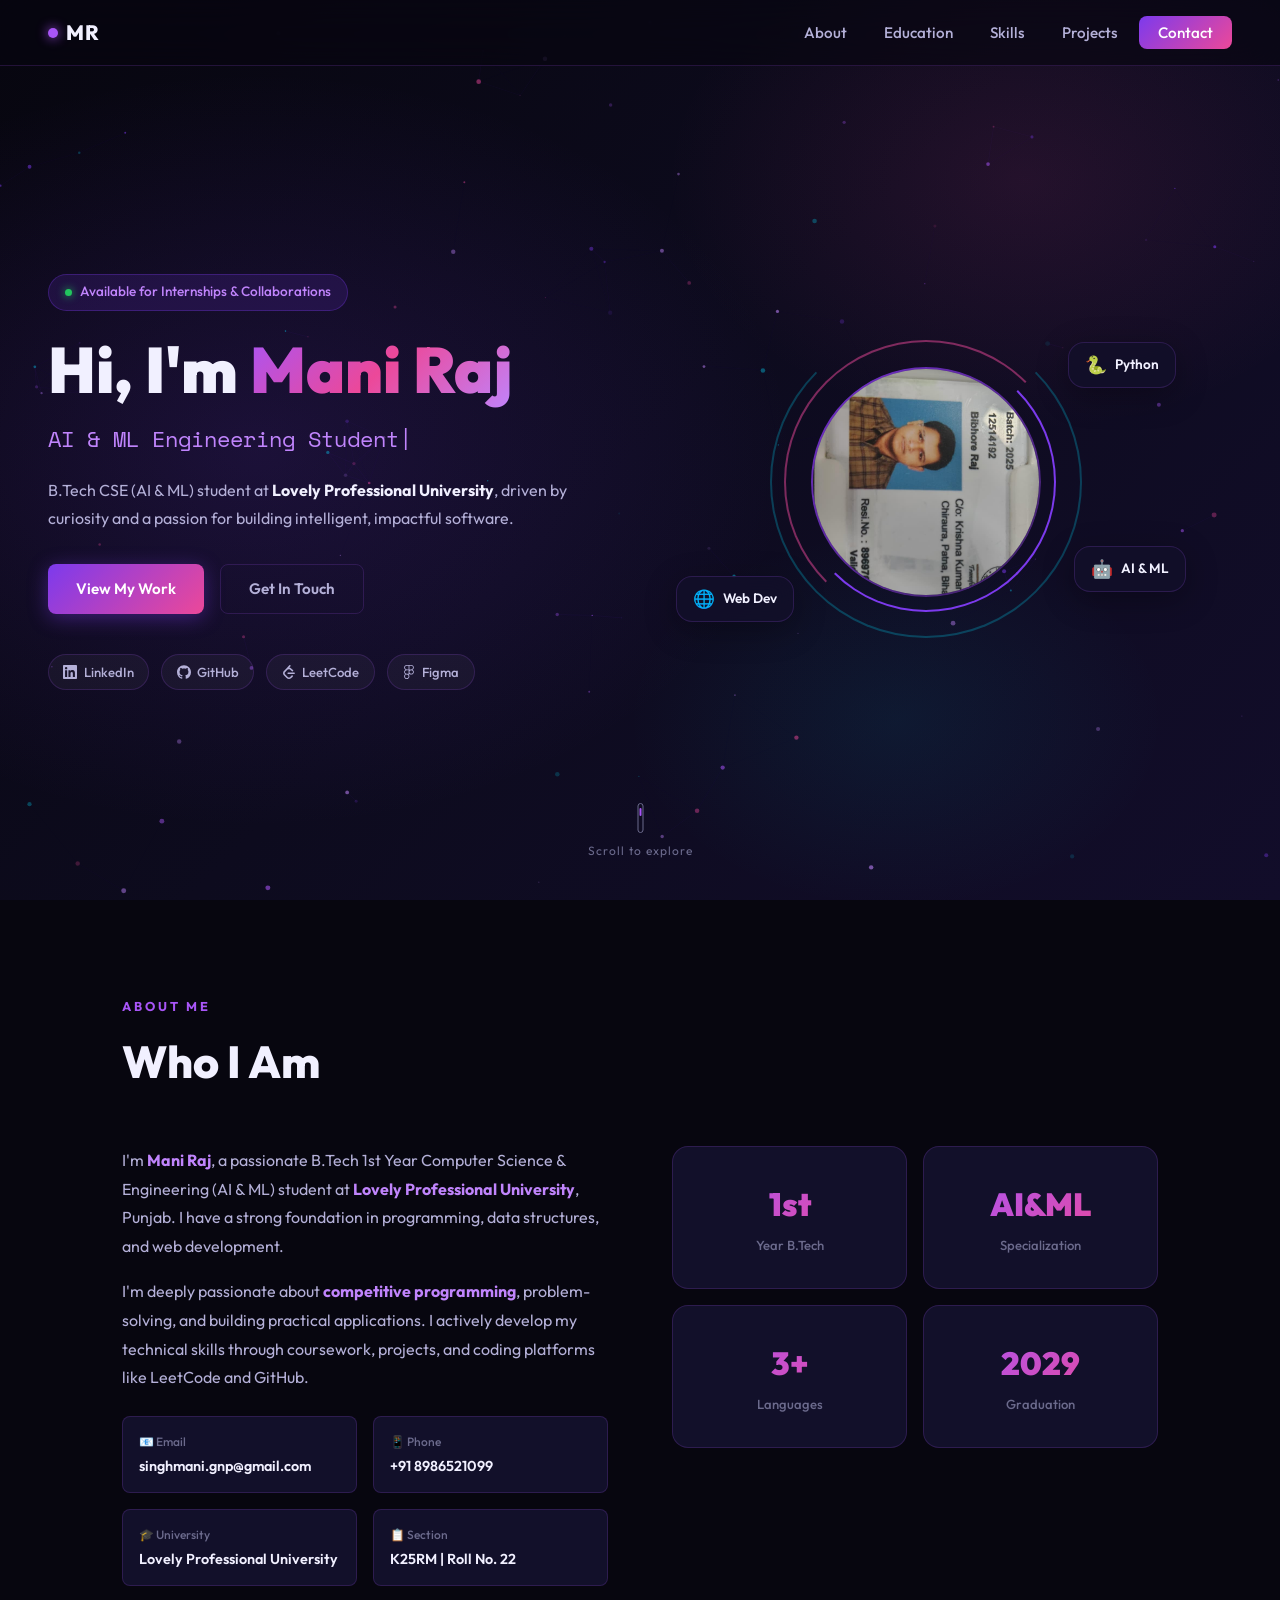
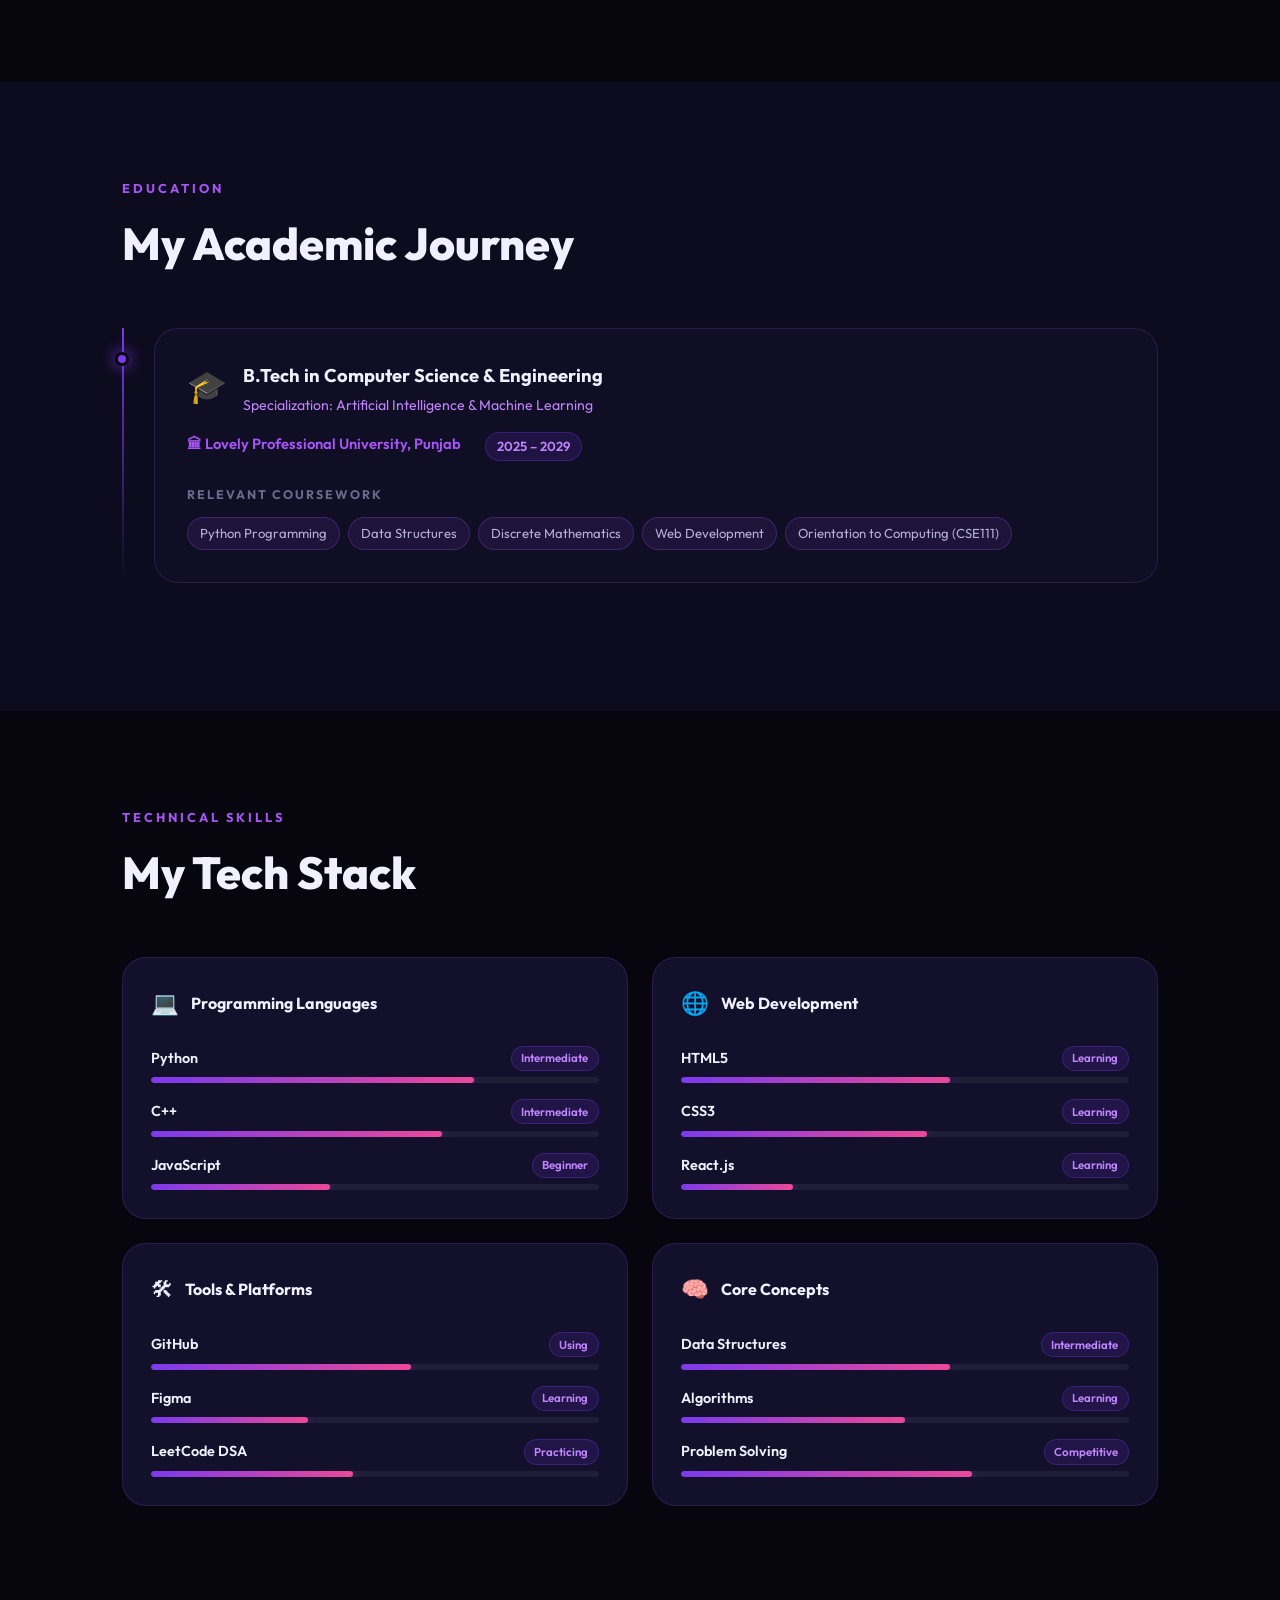
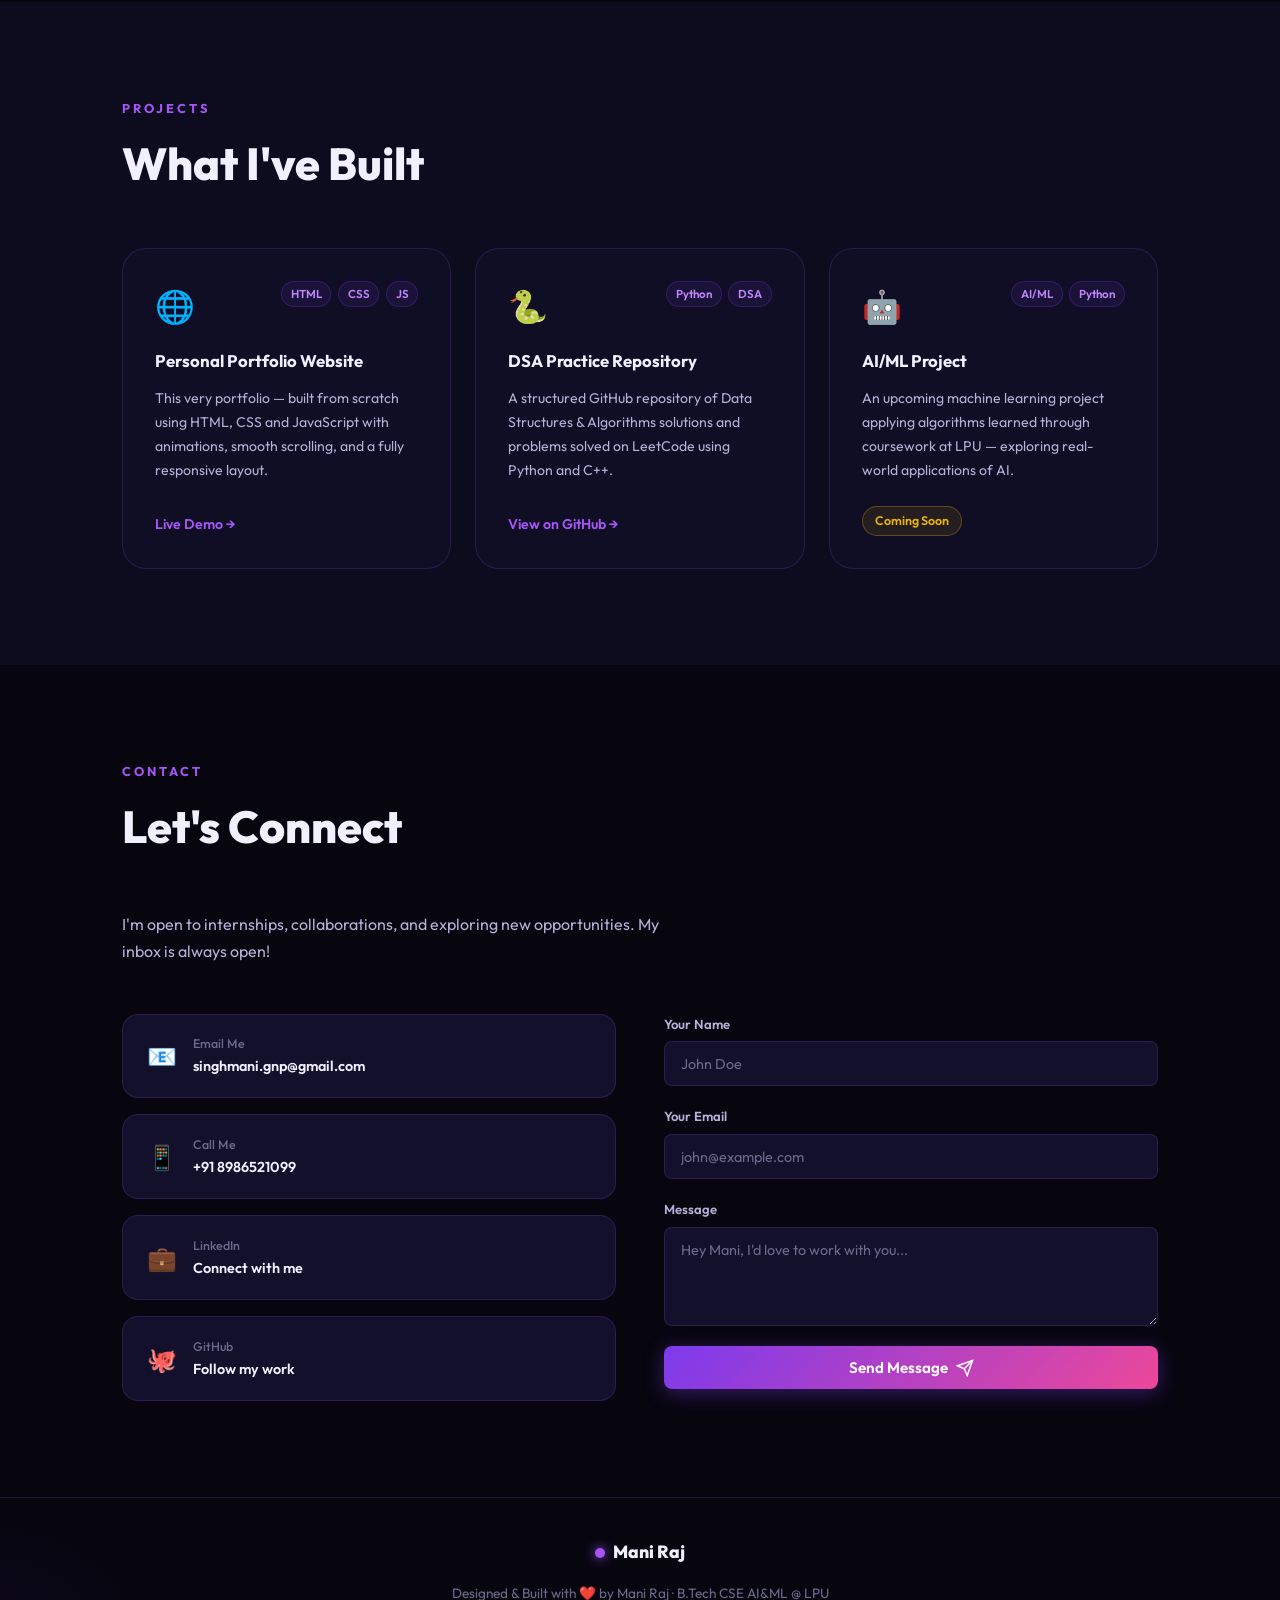
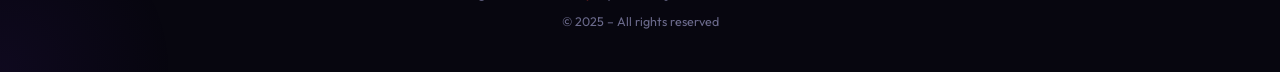
==== commit af336481: "Add real profile photo" ====
--- a/index.html
+++ b/index.html
@@ -91,9 +91,7 @@
     <div class="hero-visual">
       <div class="profile-ring">
         <div class="profile-img-wrapper">
-          <div class="profile-placeholder">
-            <span>MR</span>
-          </div>
+          <img src="profile.jpg" alt="Mani Raj" class="profile-photo" />
         </div>
         <div class="ring ring-1"></div>
         <div class="ring ring-2"></div>
--- a/style.css
+++ b/style.css
@@ -219,12 +219,12 @@
   z-index: 2;
   display: flex; align-items: center; justify-content: center;
 }
-.profile-placeholder {
-  display: flex; align-items: center; justify-content: center;
+.profile-photo {
   width: 100%; height: 100%;
-  background: linear-gradient(135deg, #2d1b69, #1a0a3d);
-  font-size: 4rem; font-weight: 900; letter-spacing: 2px;
-  color: var(--violet);
+  object-fit: cover;
+  object-position: center top;
+  border-radius: 50%;
+  border: 2px solid rgba(168, 85, 247, 0.3);
 }
 .ring {
   position: absolute; border-radius: 50%;
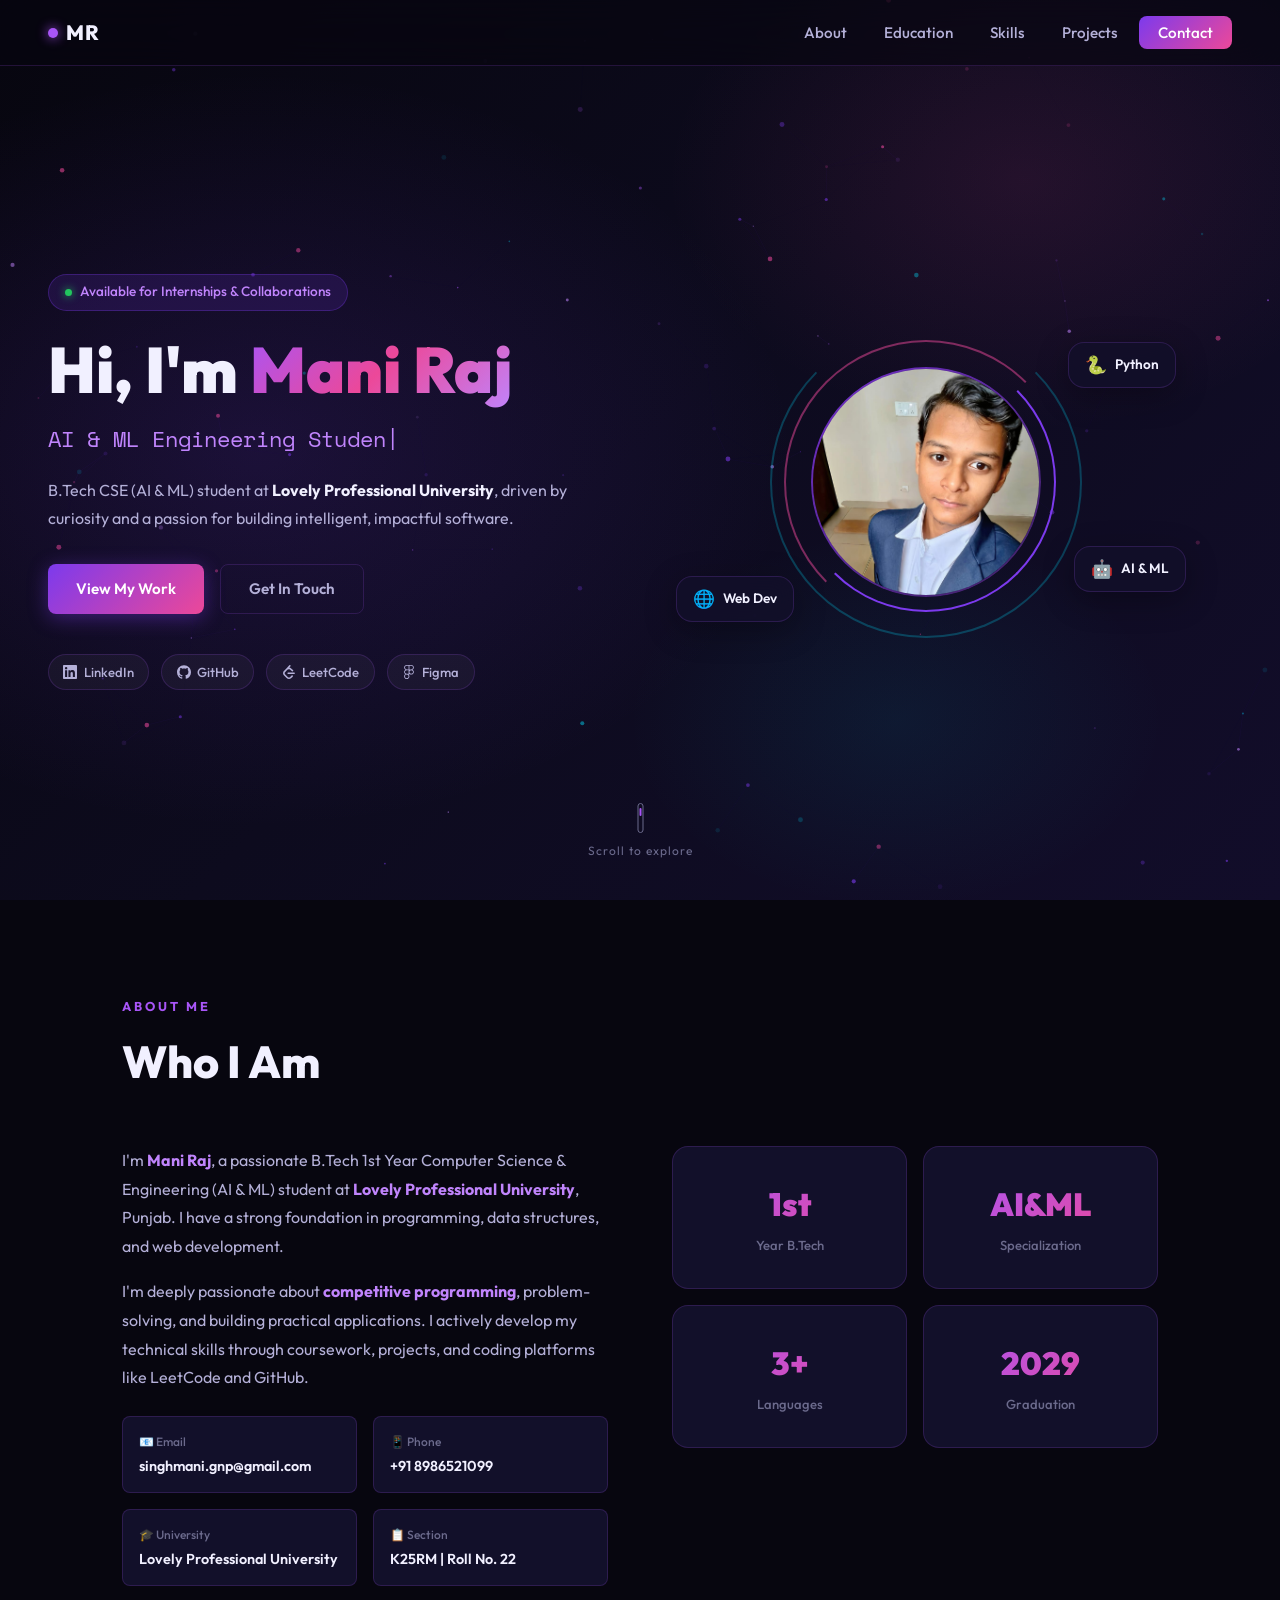
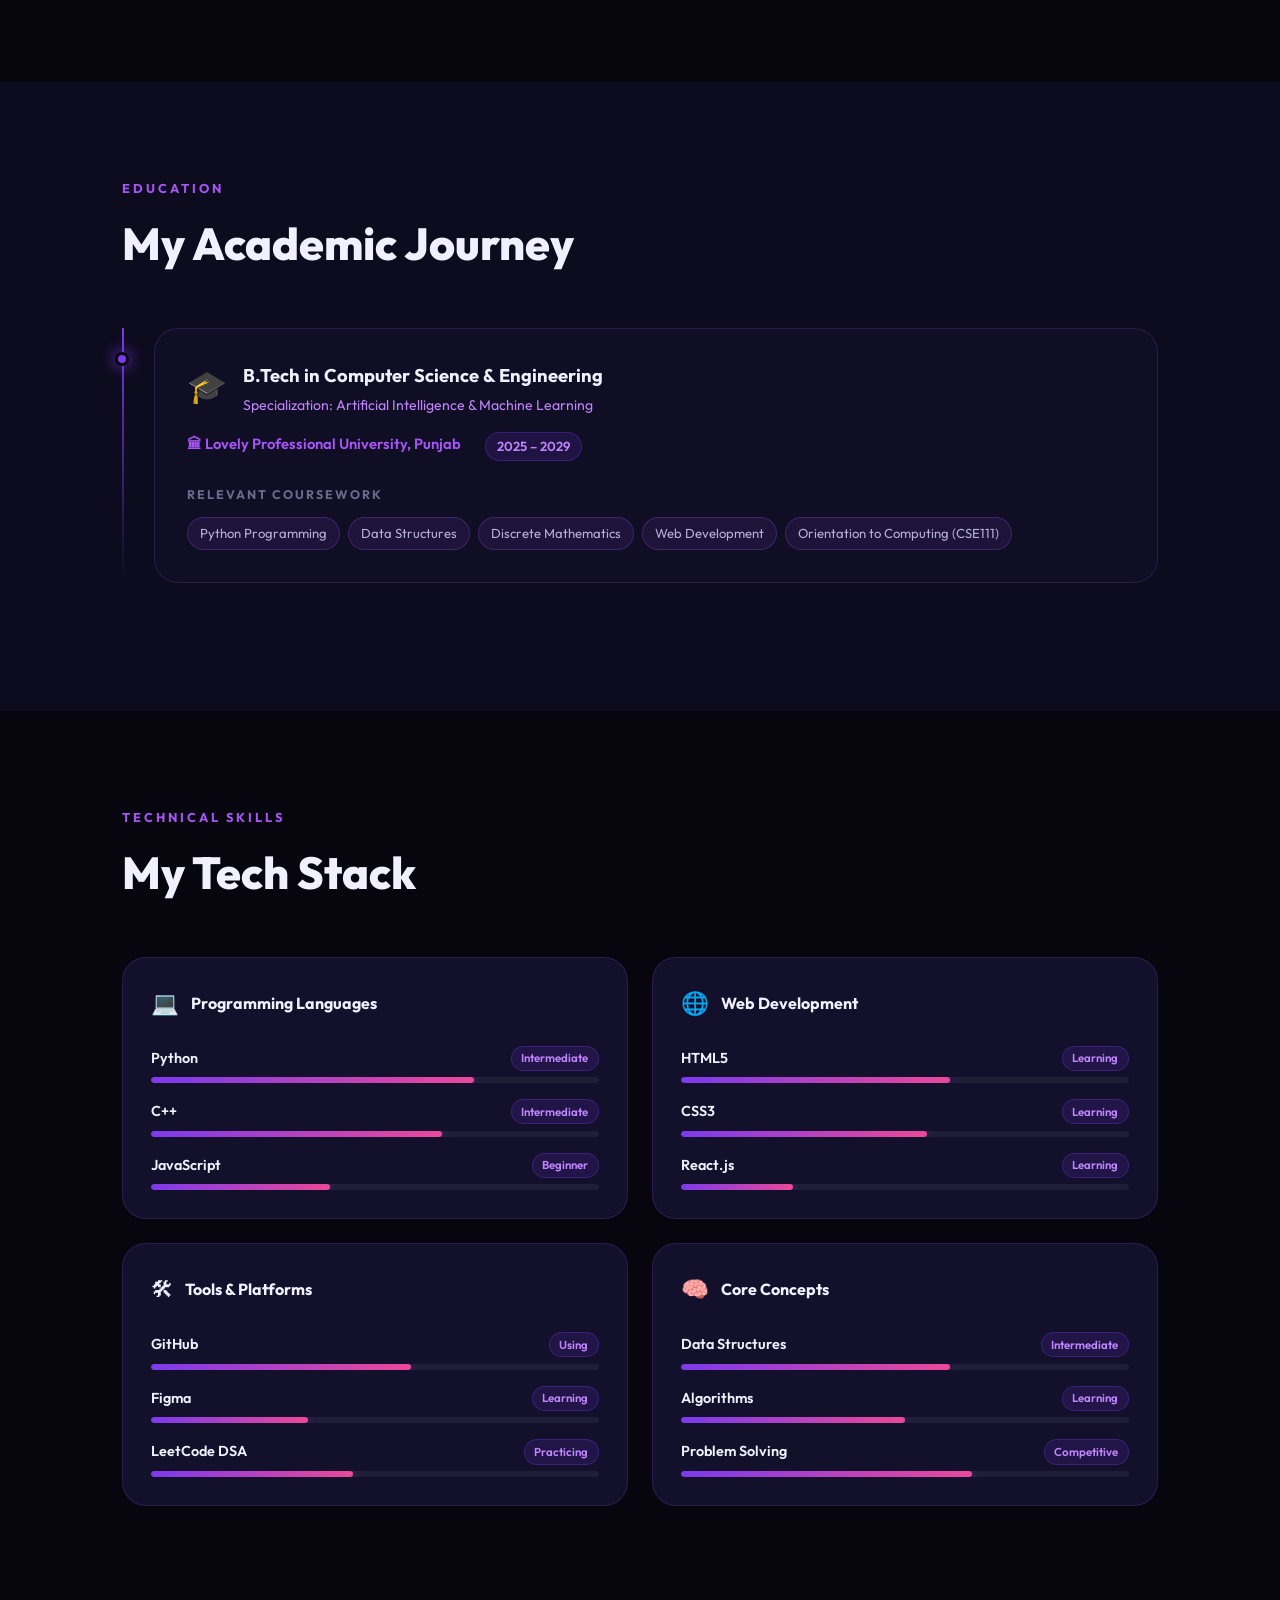
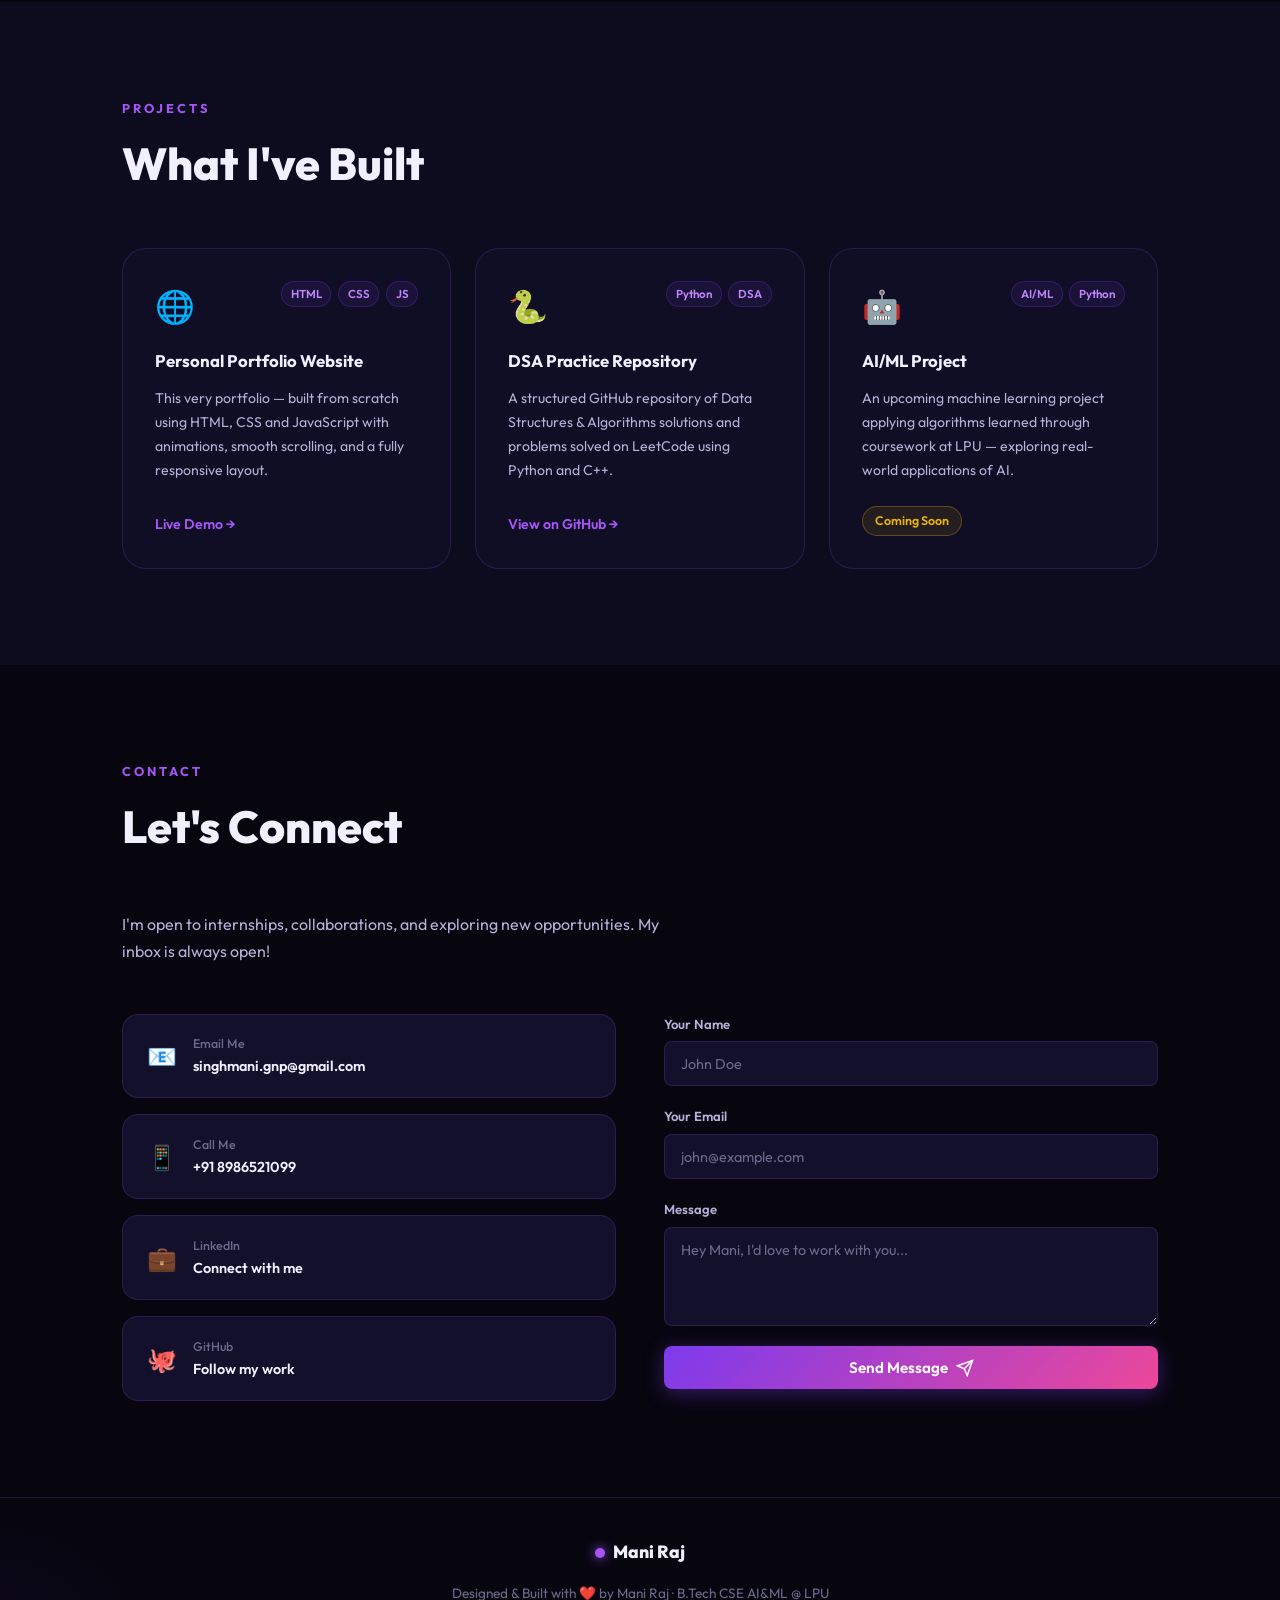
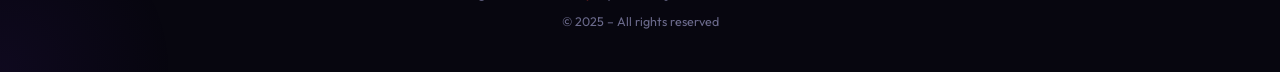
==== commit eb6c2faf: "Update profile image to m.jpg" ====
--- a/index.html
+++ b/index.html
@@ -91,7 +91,7 @@
     <div class="hero-visual">
       <div class="profile-ring">
         <div class="profile-img-wrapper">
-          <img src="profile.jpg" alt="Mani Raj" class="profile-photo" />
+          <img src="m.jpg" alt="Mani Raj" class="profile-photo" />
         </div>
         <div class="ring ring-1"></div>
         <div class="ring ring-2"></div>
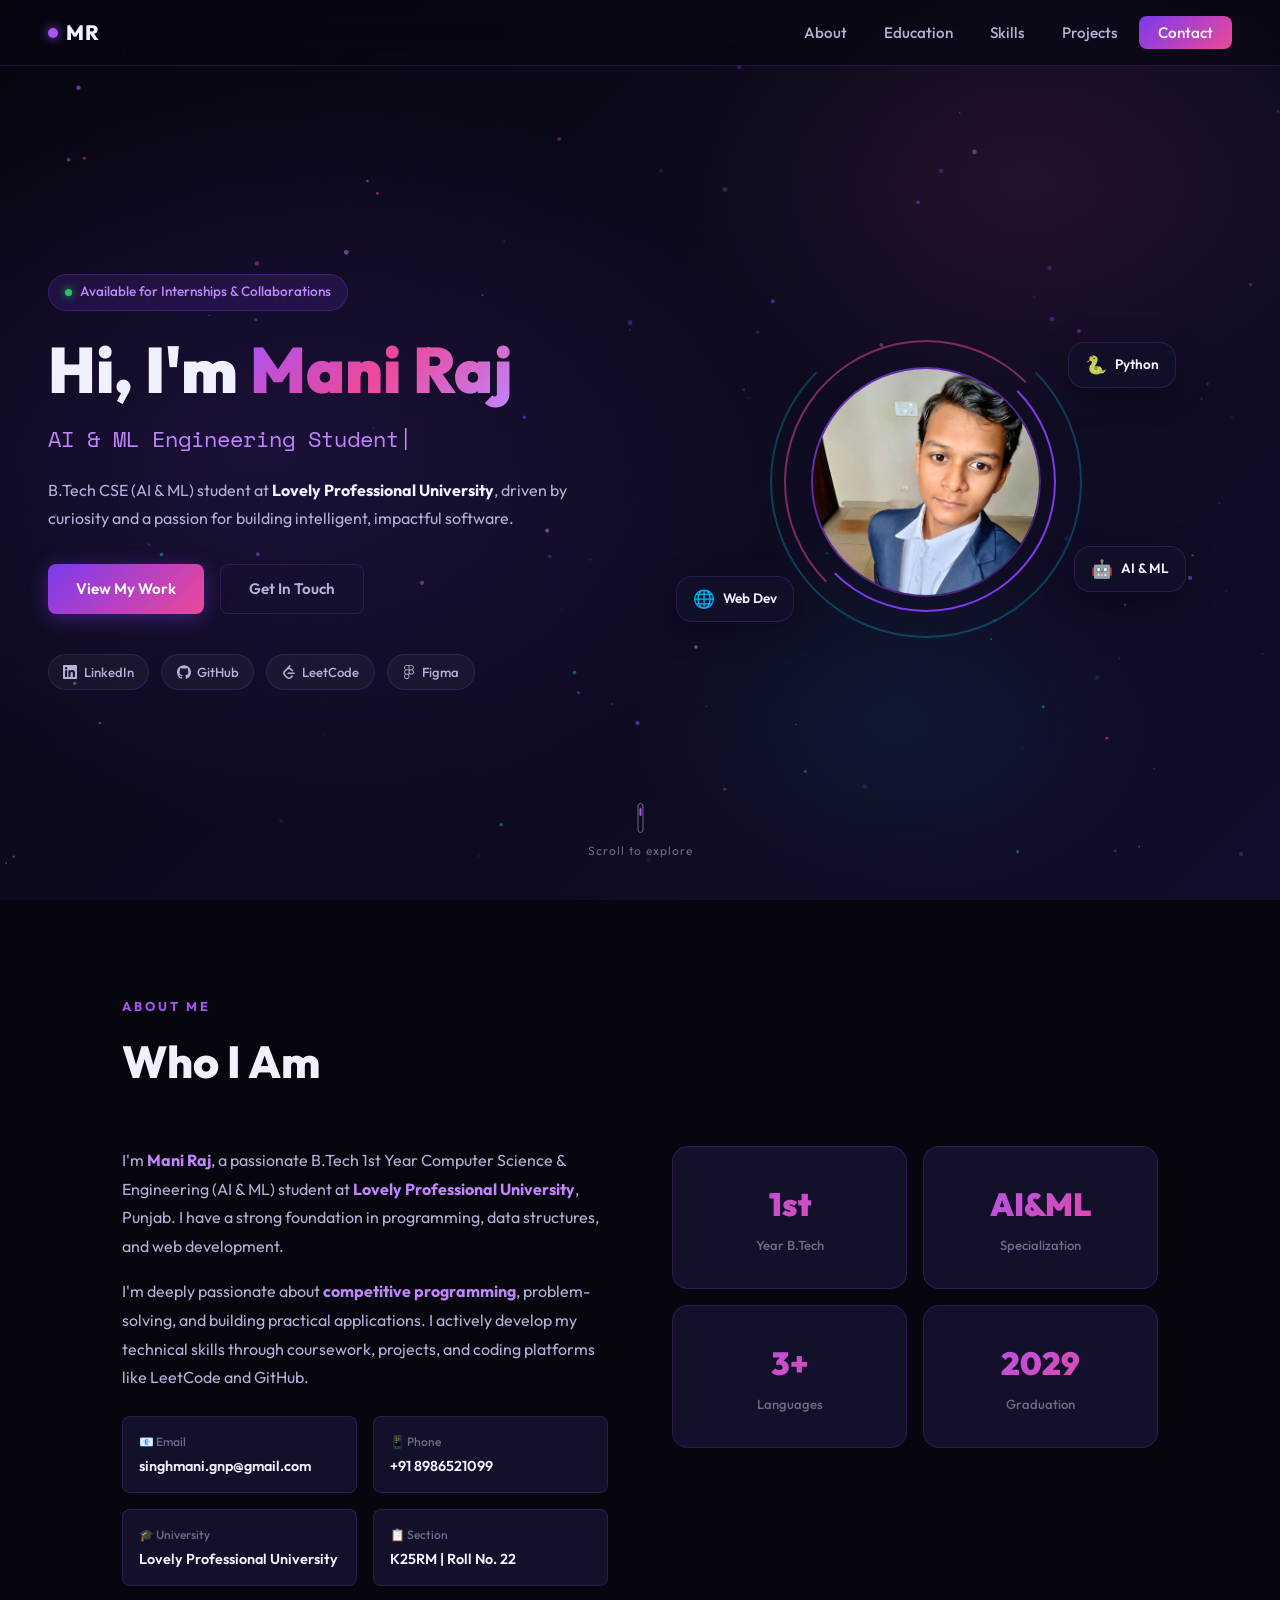
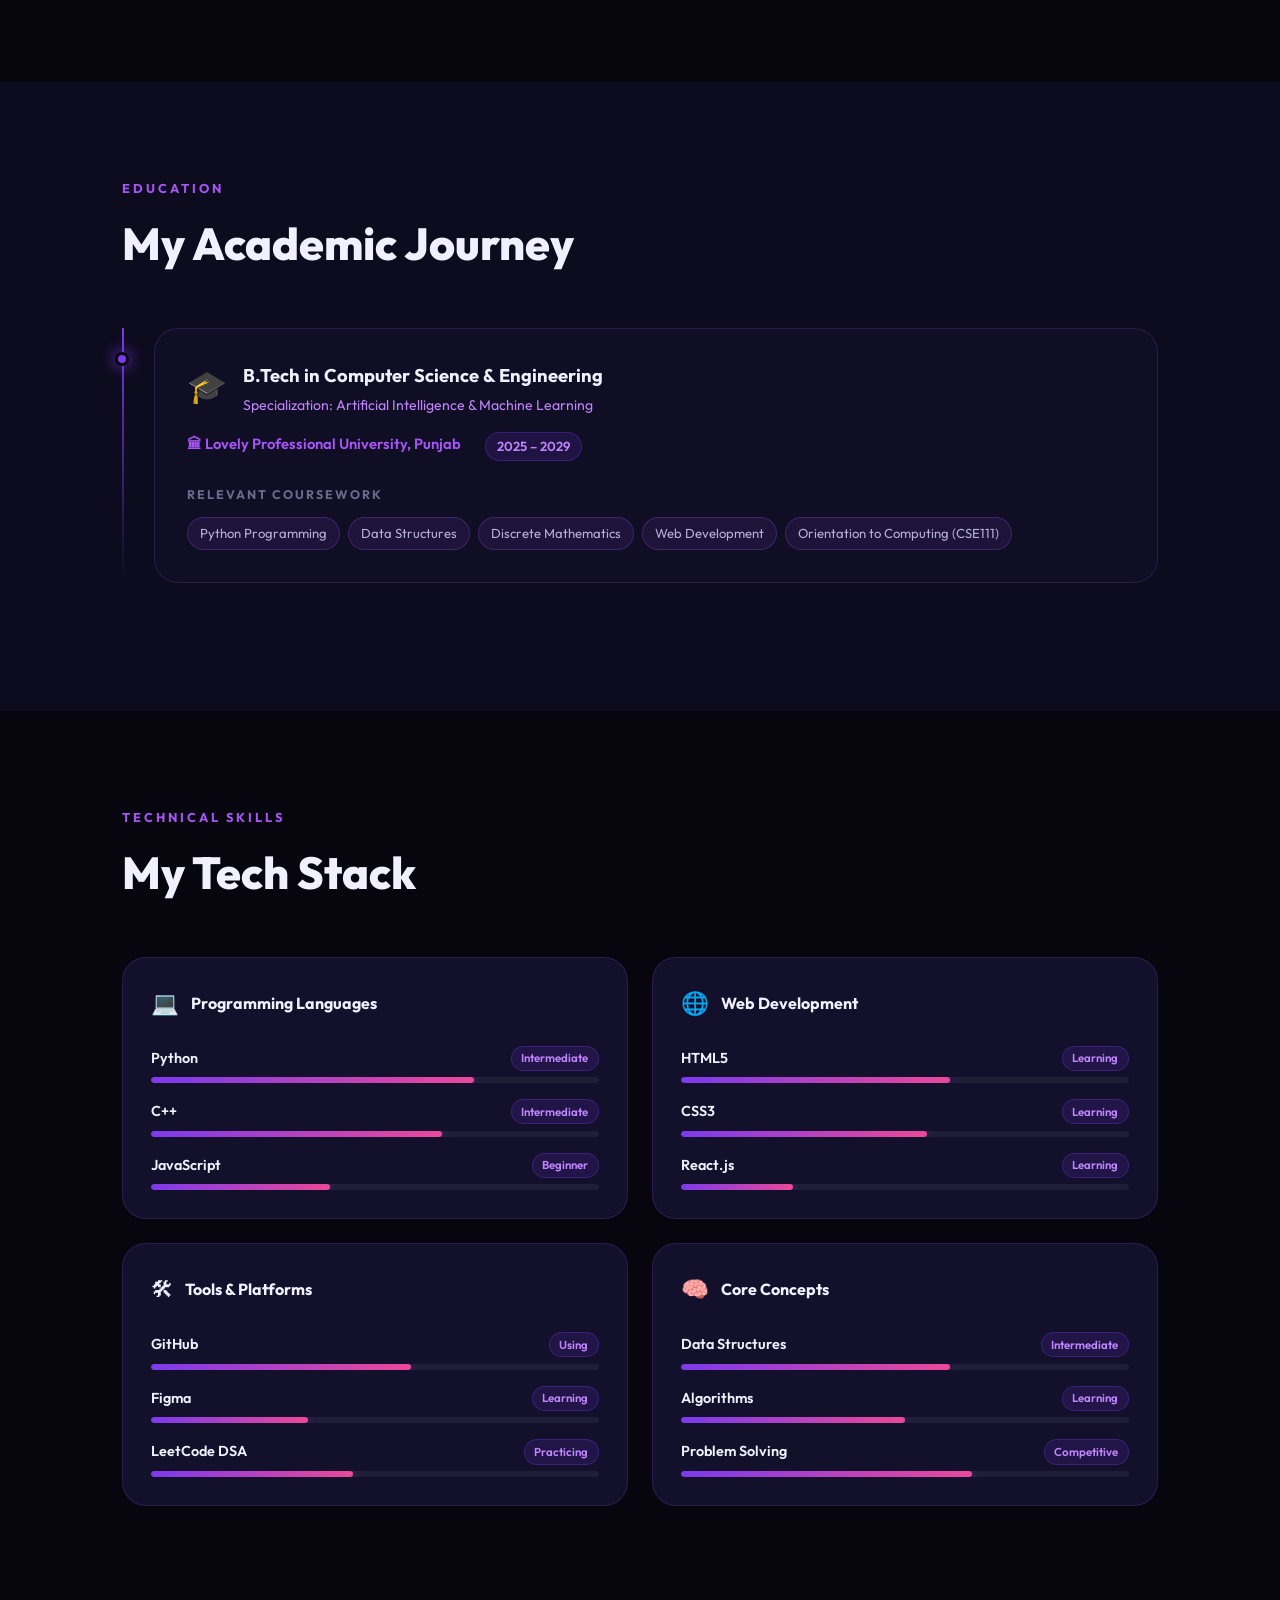
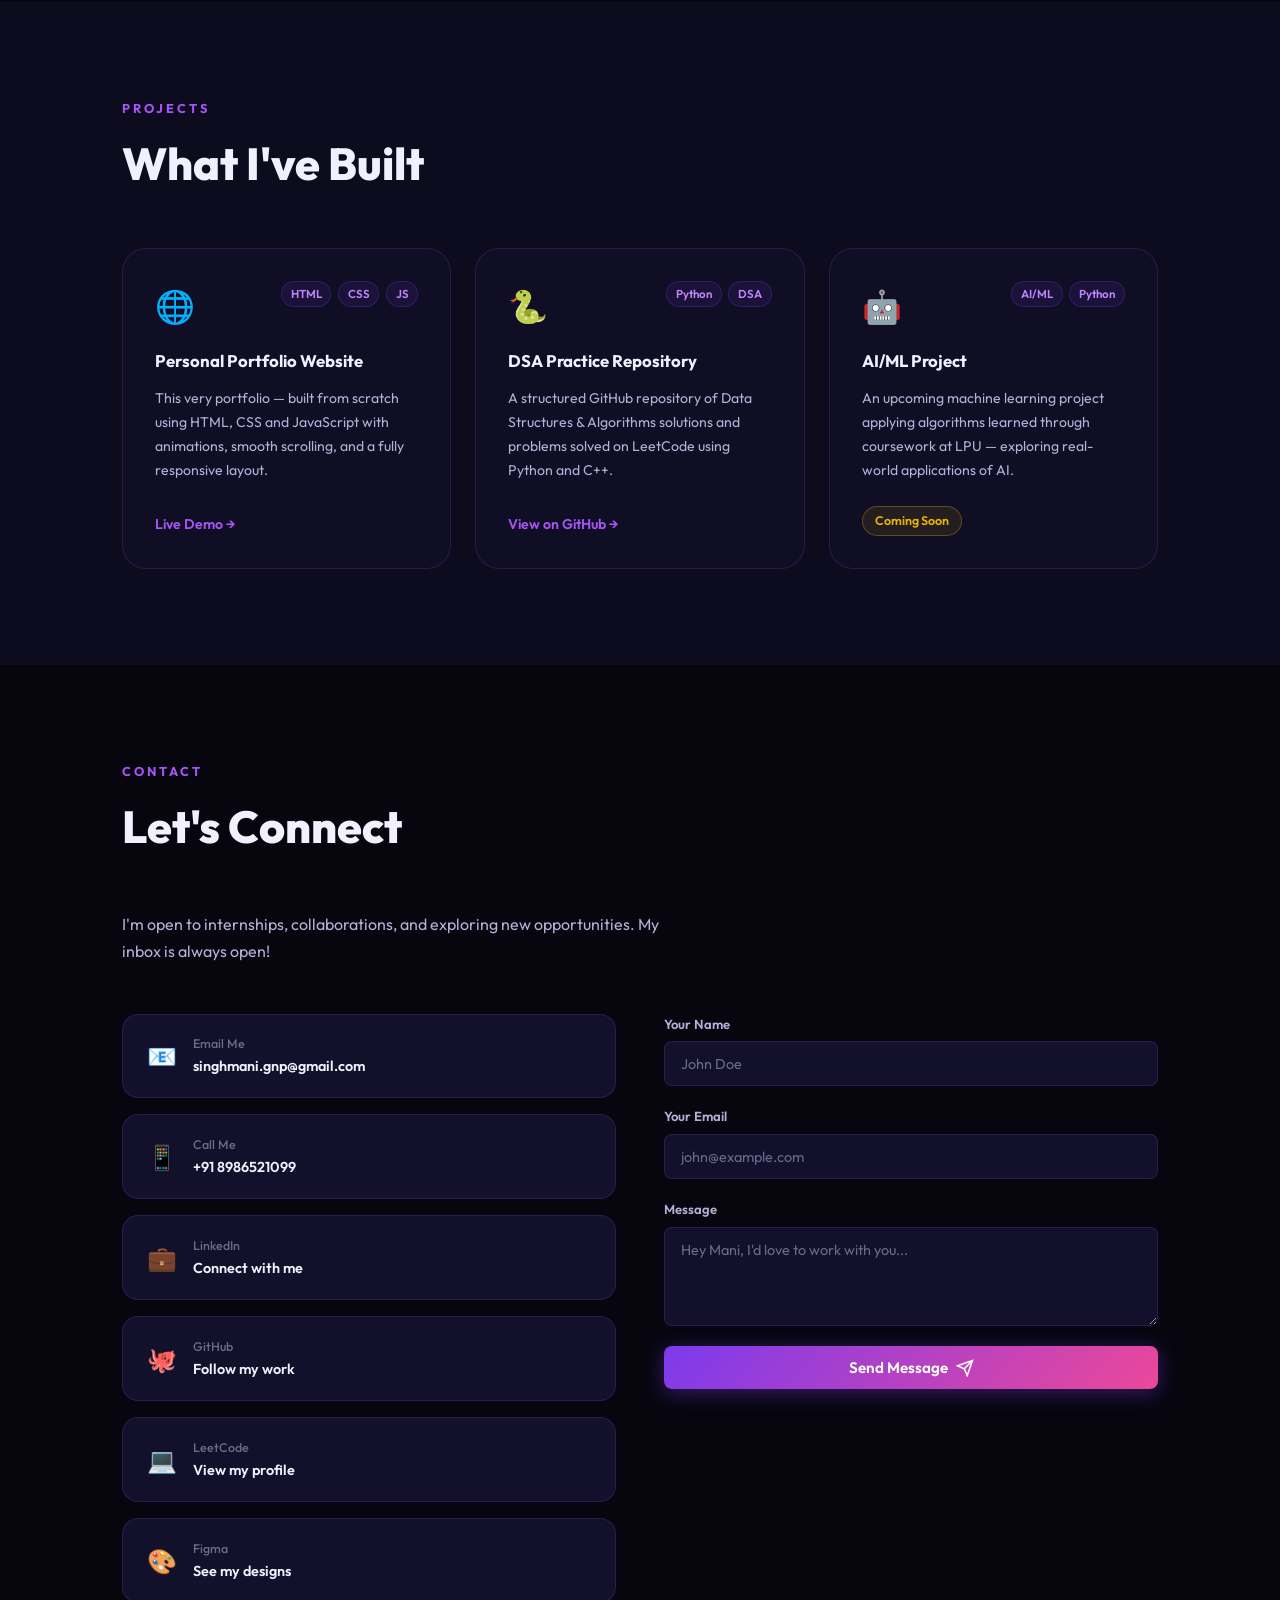
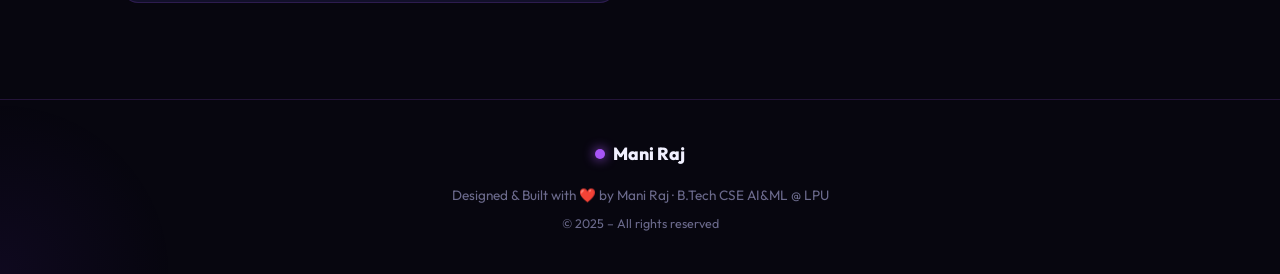
==== commit 3402cc34: "Add GitHub, LinkedIn, LeetCode, and Figma links" ====
--- a/index.html
+++ b/index.html
@@ -58,28 +58,30 @@
         <a href="#contact" class="btn btn-ghost">Get In Touch</a>
       </div>
       <div class="hero-socials">
-        <a href="https://linkedin.com" target="_blank" class="social-chip" aria-label="LinkedIn">
+        <a href="https://www.linkedin.com/in/mani-raj-a80459384/" target="_blank" class="social-chip"
+          aria-label="LinkedIn">
           <svg viewBox="0 0 24 24" fill="currentColor">
             <path
               d="M20.447 20.452h-3.554v-5.569c0-1.328-.027-3.037-1.852-3.037-1.853 0-2.136 1.445-2.136 2.939v5.667H9.351V9h3.414v1.561h.046c.477-.9 1.637-1.85 3.37-1.85 3.601 0 4.267 2.37 4.267 5.455v6.286zM5.337 7.433a2.062 2.062 0 0 1-2.063-2.065 2.064 2.064 0 1 1 2.063 2.065zm1.782 13.019H3.555V9h3.564v11.452zM22.225 0H1.771C.792 0 0 .774 0 1.729v20.542C0 23.227.792 24 1.771 24h20.451C23.2 24 24 23.227 24 22.271V1.729C24 .774 23.2 0 22.222 0h.003z" />
           </svg>
           LinkedIn
         </a>
-        <a href="https://github.com" target="_blank" class="social-chip" aria-label="GitHub">
+        <a href="https://github.com/Maniraj52" target="_blank" class="social-chip" aria-label="GitHub">
           <svg viewBox="0 0 24 24" fill="currentColor">
             <path
               d="M12 .297c-6.63 0-12 5.373-12 12 0 5.303 3.438 9.8 8.205 11.385.6.113.82-.258.82-.577 0-.285-.01-1.04-.015-2.04-3.338.724-4.042-1.61-4.042-1.61C4.422 18.07 3.633 17.7 3.633 17.7c-1.087-.744.084-.729.084-.729 1.205.084 1.838 1.236 1.838 1.236 1.07 1.835 2.809 1.305 3.495.998.108-.776.417-1.305.76-1.605-2.665-.3-5.466-1.332-5.466-5.93 0-1.31.465-2.38 1.235-3.22-.135-.303-.54-1.523.105-3.176 0 0 1.005-.322 3.3 1.23.96-.267 1.98-.399 3-.405 1.02.006 2.04.138 3 .405 2.28-1.552 3.285-1.23 3.285-1.23.645 1.653.24 2.873.12 3.176.765.84 1.23 1.91 1.23 3.22 0 4.61-2.805 5.625-5.475 5.92.42.36.81 1.096.81 2.22 0 1.606-.015 2.896-.015 3.286 0 .315.21.69.825.57C20.565 22.092 24 17.592 24 12.297c0-6.627-5.373-12-12-12" />
           </svg>
           GitHub
         </a>
-        <a href="https://leetcode.com" target="_blank" class="social-chip" aria-label="LeetCode">
+        <a href="https://leetcode.com/u/qeoqbrKsgD/" target="_blank" class="social-chip" aria-label="LeetCode">
           <svg viewBox="0 0 24 24" fill="currentColor">
             <path
               d="M13.483 0a1.374 1.374 0 0 0-.961.438L7.116 6.226l-3.854 4.126a5.266 5.266 0 0 0-1.209 2.104 5.35 5.35 0 0 0-.125.513 5.527 5.527 0 0 0 .062 2.362 5.83 5.83 0 0 0 .349 1.017 5.938 5.938 0 0 0 1.271 1.818l4.277 4.193.039.038c2.248 2.165 5.852 2.133 8.063-.074l2.396-2.392c.54-.54.54-1.414.003-1.955a1.378 1.378 0 0 0-1.951-.003l-2.396 2.392a3.021 3.021 0 0 1-4.205.038l-.02-.019-4.276-4.193c-.652-.64-.972-1.469-.948-2.263a2.68 2.68 0 0 1 .066-.523 2.545 2.545 0 0 1 .619-1.164L9.13 8.114c1.058-1.134 3.204-1.27 4.43-.278l3.501 2.831c.593.48 1.461.387 1.94-.207a1.384 1.384 0 0 0-.207-1.943l-3.5-2.831c-.8-.647-1.766-1.045-2.774-1.202l2.015-2.158A1.384 1.384 0 0 0 13.483 0zm-2.866 12.815a1.38 1.38 0 0 0-1.38 1.382 1.38 1.38 0 0 0 1.38 1.382H20.79a1.38 1.38 0 0 0 1.38-1.382 1.38 1.38 0 0 0-1.38-1.382z" />
           </svg>
           LeetCode
         </a>
-        <a href="https://figma.com" target="_blank" class="social-chip" aria-label="Figma">
+        <a href="https://www.figma.com/files/team/1566436177813148172/user/1566436176076779889?fuid=1566436176076779889"
+          target="_blank" class="social-chip" aria-label="Figma">
           <svg viewBox="0 0 24 24" fill="currentColor">
             <path
               d="M15.852 8.981h-4.588V0h4.588c2.476 0 4.49 2.014 4.49 4.49s-2.014 4.491-4.49 4.491zM12.735 7.51h3.117c1.665 0 3.019-1.355 3.019-3.019s-1.354-3.019-3.019-3.019h-3.117V7.51zm0 1.471H8.148c-2.476 0-4.49-2.014-4.49-4.49S5.672 0 8.148 0h4.588v8.981zm-4.587-7.51c-1.665 0-3.019 1.355-3.019 3.019s1.354 3.019 3.019 3.019h3.117V1.471H8.148zm4.587 15.019H8.148c-2.476 0-4.49-2.014-4.49-4.49s2.014-4.49 4.49-4.49h4.588v8.98zM8.148 8.981c-1.665 0-3.019 1.355-3.019 3.019s1.354 3.019 3.019 3.019h3.117V8.981H8.148zM8.172 24c-2.489 0-4.515-2.014-4.515-4.49s2.026-4.49 4.515-4.49c2.489 0 4.515 2.014 4.515 4.49S10.661 24 8.172 24zm0-7.51c-1.665 0-3.019 1.355-3.019 3.019s1.354 3.019 3.019 3.019 3.019-1.355 3.019-3.019S9.837 16.49 8.172 16.49zM15.863 16.49h-.028c-2.476 0-4.49-2.014-4.49-4.49s2.014-4.49 4.49-4.49h.028c2.476 0 4.49 2.014 4.49 4.49s-2.014 4.49-4.49 4.49zm-.028-7.51c-1.665 0-3.019 1.355-3.019 3.019s1.354 3.019 3.019 3.019h.028c1.665 0 3.019-1.355 3.019-3.019s-1.354-3.019-3.019-3.019h-.028z" />
@@ -400,7 +402,7 @@
           <p>A structured GitHub repository of Data Structures & Algorithms solutions and problems solved on LeetCode
             using Python and C++.</p>
           <div class="project-footer">
-            <a href="https://github.com" target="_blank" class="project-link">View on GitHub →</a>
+            <a href="https://github.com/Maniraj52" target="_blank" class="project-link">View on GitHub →</a>
           </div>
         </div>
 
@@ -447,18 +449,32 @@
               <div class="cc-value">+91 8986521099</div>
             </div>
           </a>
-          <a href="https://linkedin.com" target="_blank" class="contact-card">
+          <a href="https://www.linkedin.com/in/mani-raj-a80459384/" target="_blank" class="contact-card">
             <div class="cc-icon">💼</div>
             <div>
               <div class="cc-label">LinkedIn</div>
               <div class="cc-value">Connect with me</div>
             </div>
           </a>
-          <a href="https://github.com" target="_blank" class="contact-card">
+          <a href="https://github.com/Maniraj52" target="_blank" class="contact-card">
             <div class="cc-icon">🐙</div>
             <div>
               <div class="cc-label">GitHub</div>
               <div class="cc-value">Follow my work</div>
+            </div>
+          </a>
+          <a href="https://leetcode.com/u/qeoqbrKsgD/" target="_blank" class="contact-card">
+            <div class="cc-icon">💻</div>
+            <div>
+              <div class="cc-label">LeetCode</div>
+              <div class="cc-value">View my profile</div>
+            </div>
+          </a>
+          <a href="https://www.figma.com/files/team/1566436177813148172/user/1566436176076779889?fuid=1566436176076779889" target="_blank" class="contact-card">
+            <div class="cc-icon">🎨</div>
+            <div>
+              <div class="cc-label">Figma</div>
+              <div class="cc-value">See my designs</div>
             </div>
           </a>
         </div>
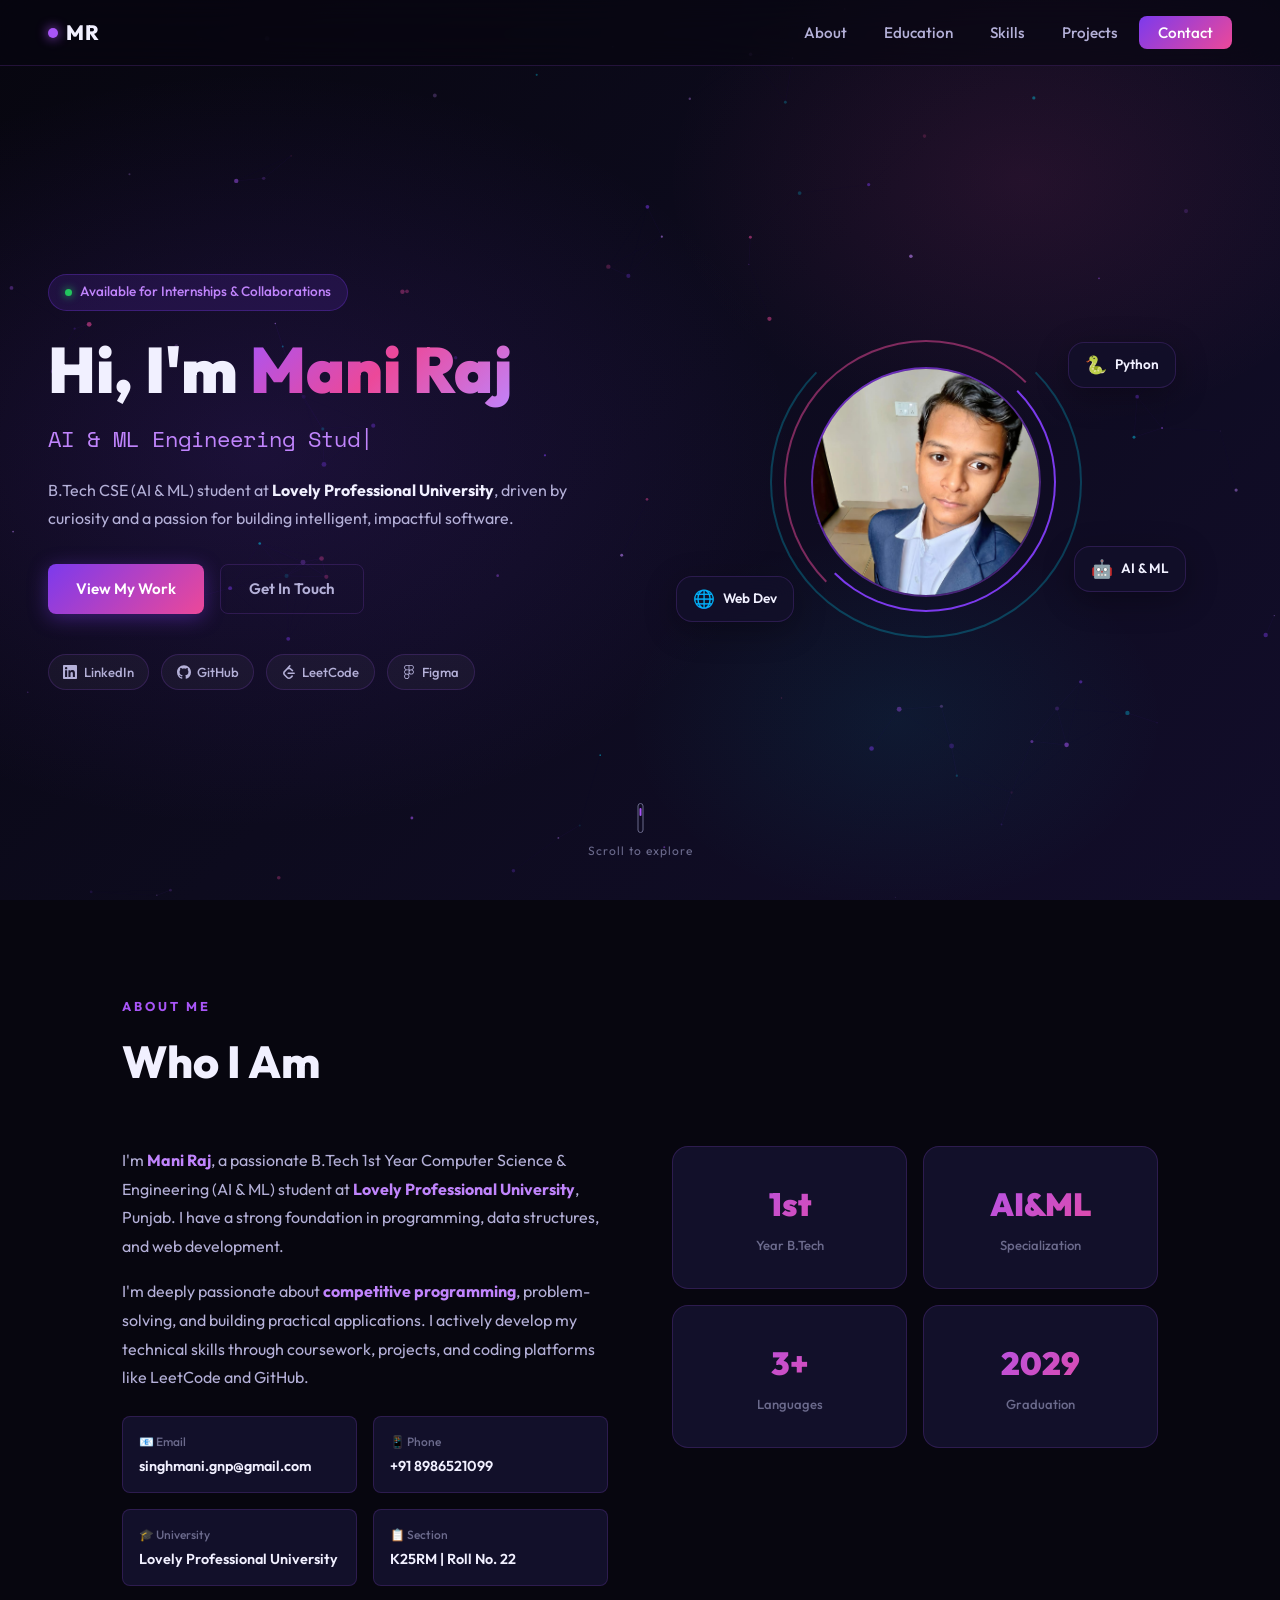
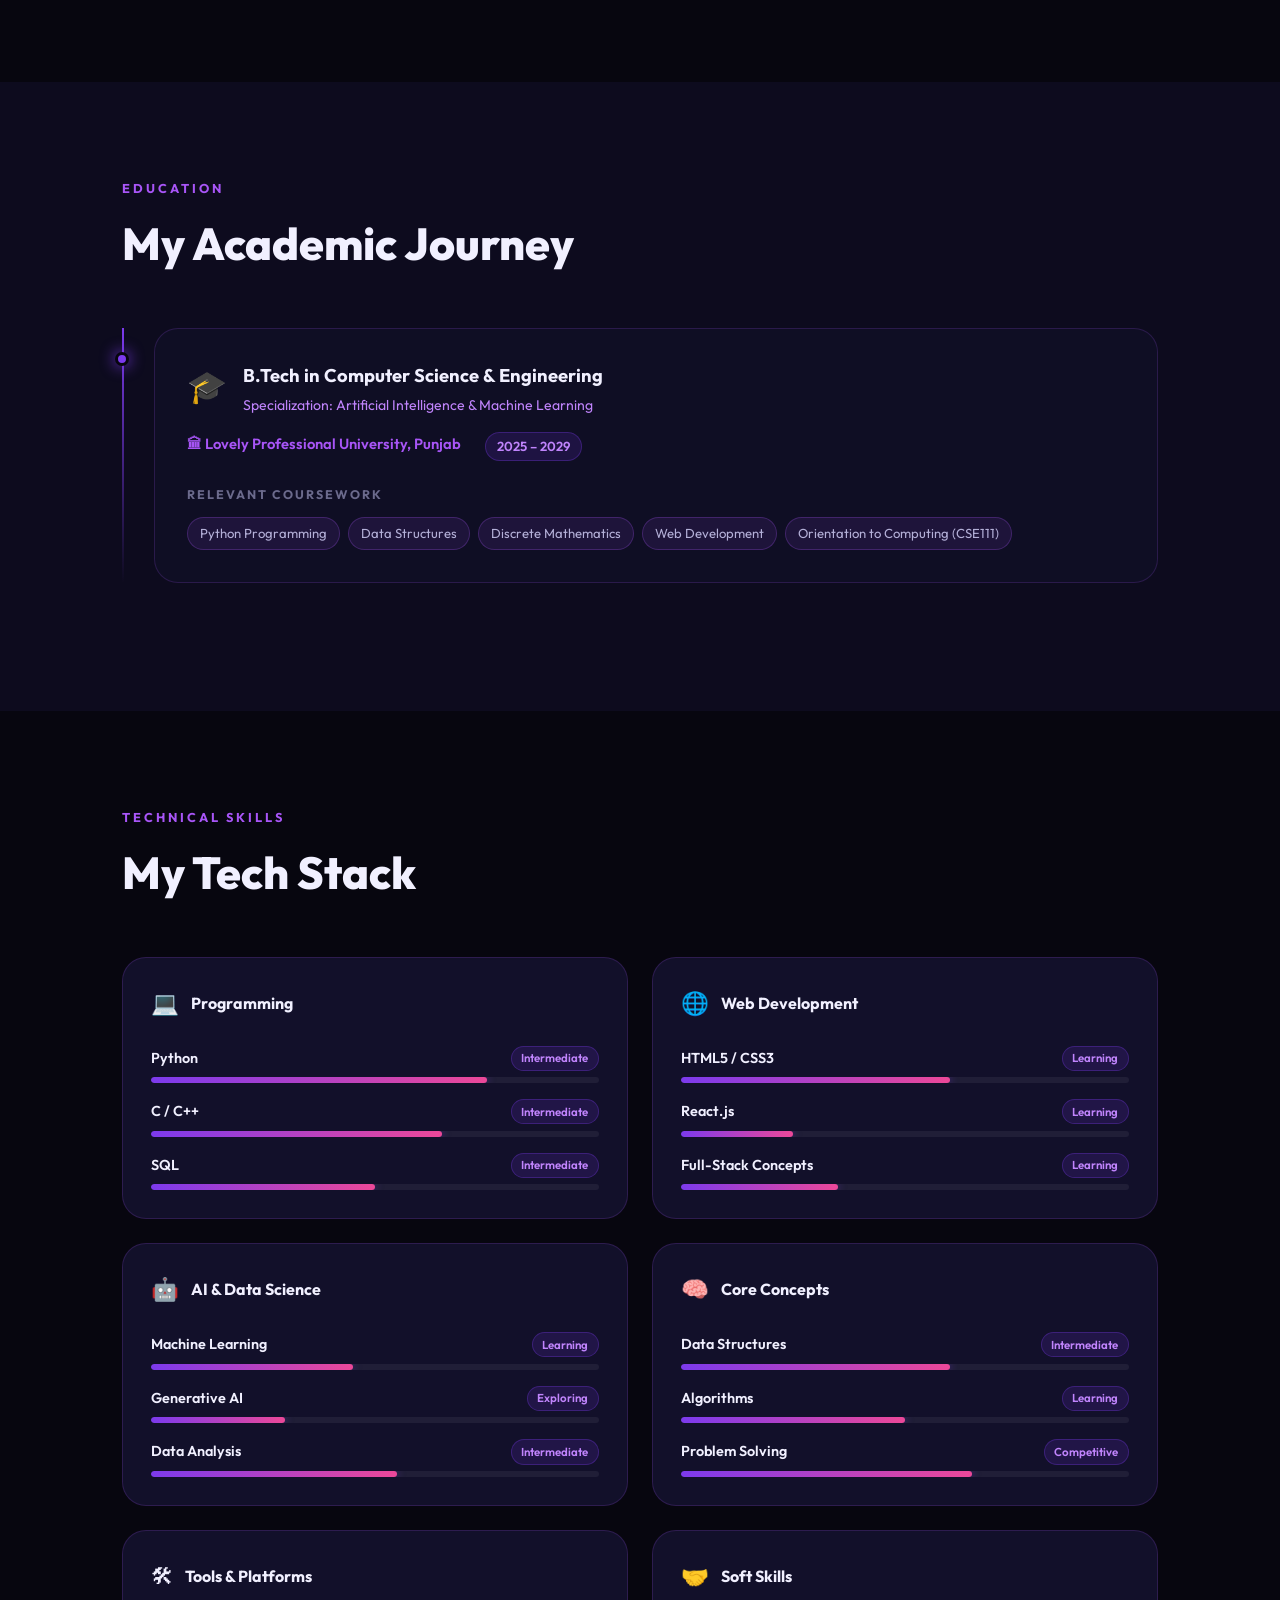
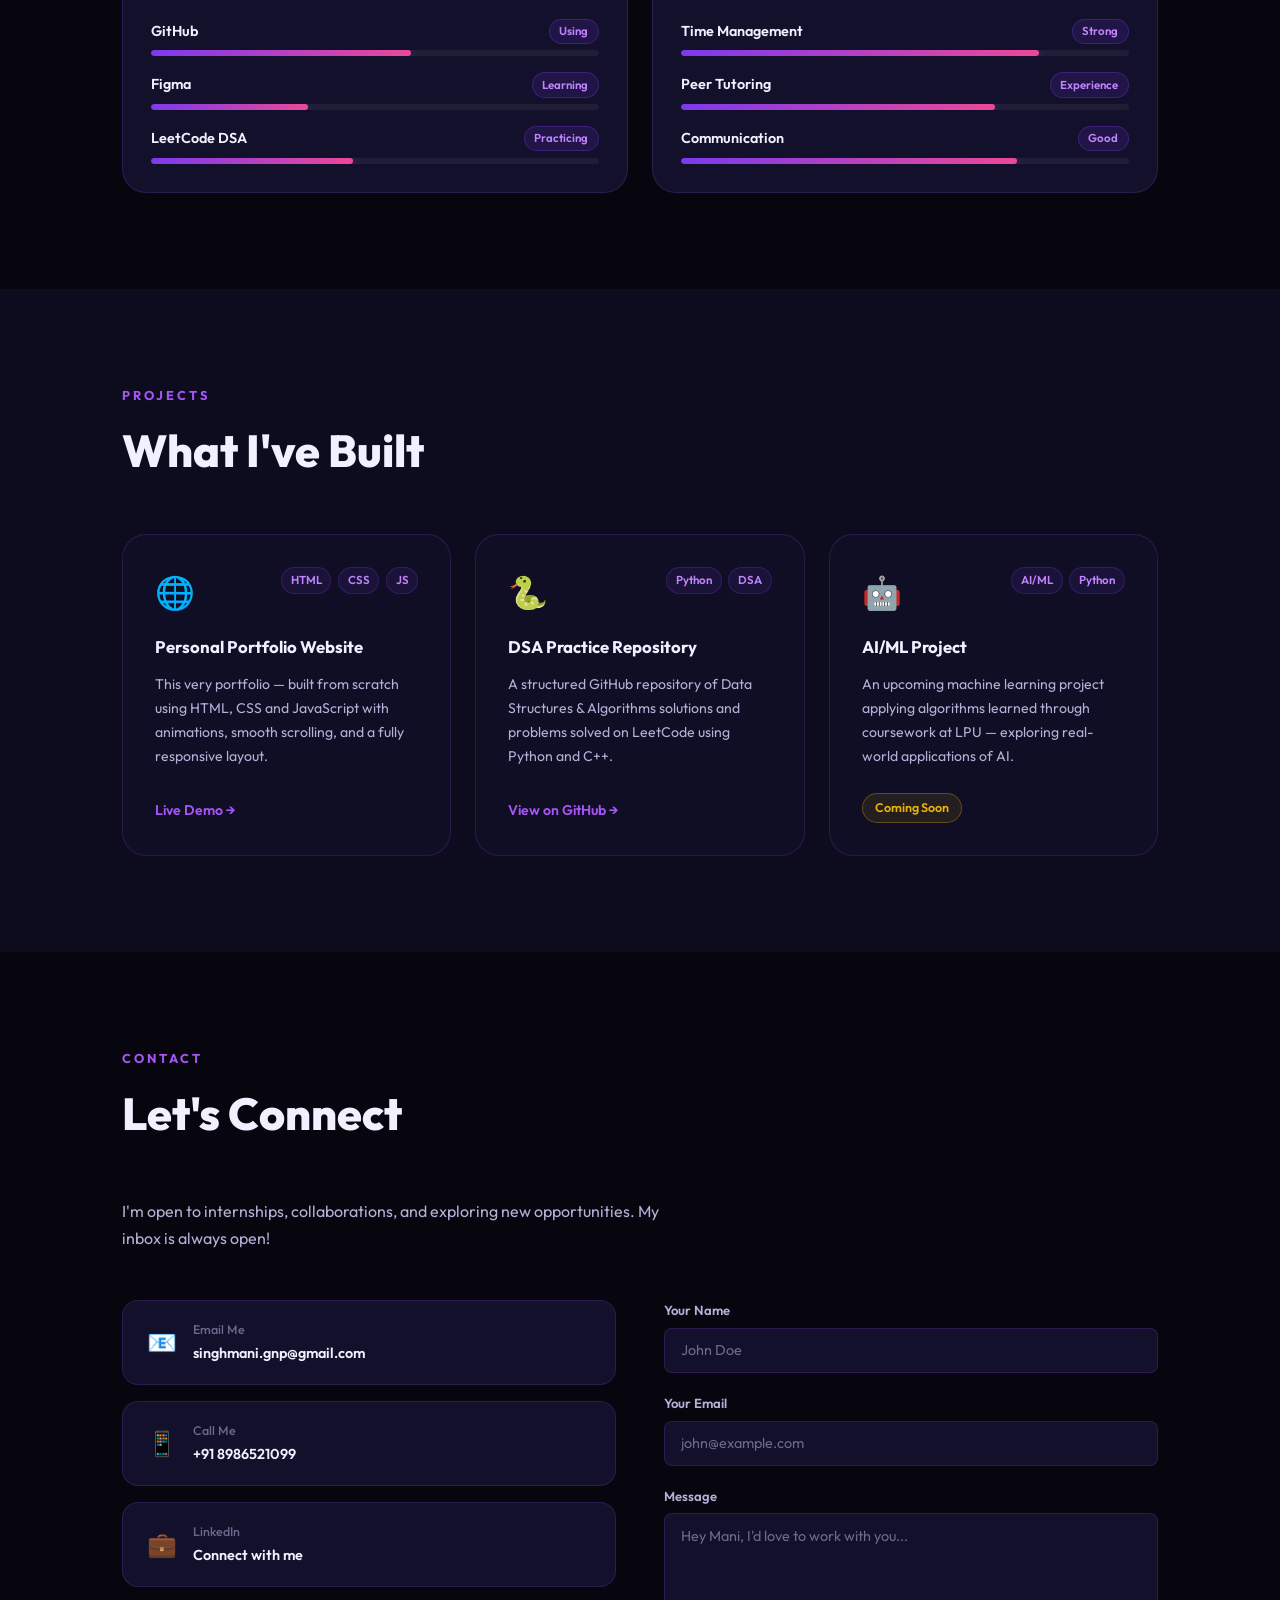
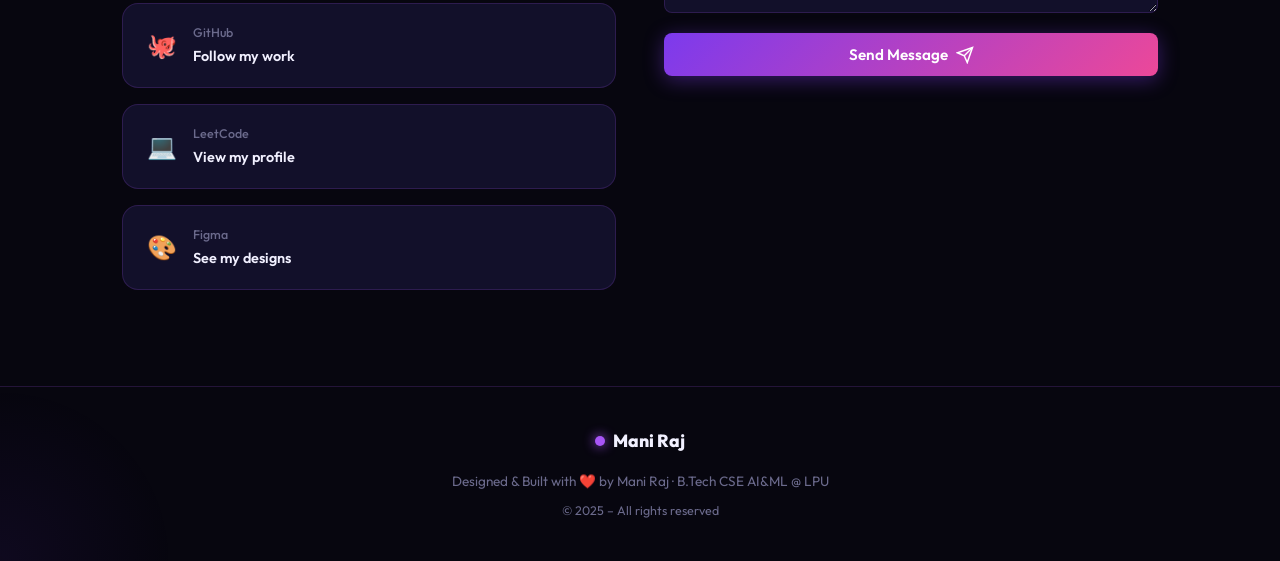
==== commit eb4a5506: "Update skills section with data from LinkedIn" ====
--- a/index.html
+++ b/index.html
@@ -222,7 +222,7 @@
         <div class="skill-category">
           <div class="skill-cat-header">
             <span class="skill-cat-icon">💻</span>
-            <h3>Programming Languages</h3>
+            <h3>Programming</h3>
           </div>
           <div class="skill-items">
             <div class="skill-item">
@@ -231,12 +231,12 @@
                 <span class="skill-tag">Intermediate</span>
               </div>
               <div class="skill-bar">
-                <div class="skill-fill" data-width="72"></div>
-              </div>
-            </div>
-            <div class="skill-item">
-              <div class="skill-info">
-                <span class="skill-name">C++</span>
+                <div class="skill-fill" data-width="75"></div>
+              </div>
+            </div>
+            <div class="skill-item">
+              <div class="skill-info">
+                <span class="skill-name">C / C++</span>
                 <span class="skill-tag">Intermediate</span>
               </div>
               <div class="skill-bar">
@@ -245,11 +245,11 @@
             </div>
             <div class="skill-item">
               <div class="skill-info">
-                <span class="skill-name">JavaScript</span>
-                <span class="skill-tag">Beginner</span>
-              </div>
-              <div class="skill-bar">
-                <div class="skill-fill" data-width="40"></div>
+                <span class="skill-name">SQL</span>
+                <span class="skill-tag">Intermediate</span>
+              </div>
+              <div class="skill-bar">
+                <div class="skill-fill" data-width="50"></div>
               </div>
             </div>
           </div>
@@ -263,20 +263,11 @@
           <div class="skill-items">
             <div class="skill-item">
               <div class="skill-info">
-                <span class="skill-name">HTML5</span>
+                <span class="skill-name">HTML5 / CSS3</span>
                 <span class="skill-tag">Learning</span>
               </div>
               <div class="skill-bar">
                 <div class="skill-fill" data-width="60"></div>
-              </div>
-            </div>
-            <div class="skill-item">
-              <div class="skill-info">
-                <span class="skill-name">CSS3</span>
-                <span class="skill-tag">Learning</span>
-              </div>
-              <div class="skill-bar">
-                <div class="skill-fill" data-width="55"></div>
               </div>
             </div>
             <div class="skill-item">
@@ -286,6 +277,87 @@
               </div>
               <div class="skill-bar">
                 <div class="skill-fill" data-width="25"></div>
+              </div>
+            </div>
+            <div class="skill-item">
+              <div class="skill-info">
+                <span class="skill-name">Full-Stack Concepts</span>
+                <span class="skill-tag">Learning</span>
+              </div>
+              <div class="skill-bar">
+                <div class="skill-fill" data-width="35"></div>
+              </div>
+            </div>
+          </div>
+        </div>
+
+        <div class="skill-category">
+          <div class="skill-cat-header">
+            <span class="skill-cat-icon">🤖</span>
+            <h3>AI & Data Science</h3>
+          </div>
+          <div class="skill-items">
+            <div class="skill-item">
+              <div class="skill-info">
+                <span class="skill-name">Machine Learning</span>
+                <span class="skill-tag">Learning</span>
+              </div>
+              <div class="skill-bar">
+                <div class="skill-fill" data-width="45"></div>
+              </div>
+            </div>
+            <div class="skill-item">
+              <div class="skill-info">
+                <span class="skill-name">Generative AI</span>
+                <span class="skill-tag">Exploring</span>
+              </div>
+              <div class="skill-bar">
+                <div class="skill-fill" data-width="30"></div>
+              </div>
+            </div>
+            <div class="skill-item">
+              <div class="skill-info">
+                <span class="skill-name">Data Analysis</span>
+                <span class="skill-tag">Intermediate</span>
+              </div>
+              <div class="skill-bar">
+                <div class="skill-fill" data-width="55"></div>
+              </div>
+            </div>
+          </div>
+        </div>
+
+        <div class="skill-category">
+          <div class="skill-cat-header">
+            <span class="skill-cat-icon">🧠</span>
+            <h3>Core Concepts</h3>
+          </div>
+          <div class="skill-items">
+            <div class="skill-item">
+              <div class="skill-info">
+                <span class="skill-name">Data Structures</span>
+                <span class="skill-tag">Intermediate</span>
+              </div>
+              <div class="skill-bar">
+                <div class="skill-fill" data-width="60"></div>
+              </div>
+            </div>
+            <div class="skill-item">
+              <div class="skill-info">
+                <span class="skill-name">Algorithms</span>
+                <span class="skill-tag">Learning</span>
+              </div>
+              <div class="skill-bar">
+                <div class="skill-fill" data-width="50"></div>
+              </div>
+            </div>
+            <div class="skill-item">
+              <div class="skill-info">
+                <span class="skill-name">Problem Solving</span>
+                <span class="skill-tag">Competitive</span>
+              </div>
+              <div class="skill-bar">
+                <div class="skill-fill" data-width="65"></div>
               </div>
             </div>
           </div>
@@ -329,35 +401,35 @@
 
         <div class="skill-category">
           <div class="skill-cat-header">
-            <span class="skill-cat-icon">🧠</span>
-            <h3>Core Concepts</h3>
+            <span class="skill-cat-icon">🤝</span>
+            <h3>Soft Skills</h3>
           </div>
           <div class="skill-items">
             <div class="skill-item">
               <div class="skill-info">
-                <span class="skill-name">Data Structures</span>
-                <span class="skill-tag">Intermediate</span>
-              </div>
-              <div class="skill-bar">
-                <div class="skill-fill" data-width="60"></div>
-              </div>
-            </div>
-            <div class="skill-item">
-              <div class="skill-info">
-                <span class="skill-name">Algorithms</span>
-                <span class="skill-tag">Learning</span>
-              </div>
-              <div class="skill-bar">
-                <div class="skill-fill" data-width="50"></div>
-              </div>
-            </div>
-            <div class="skill-item">
-              <div class="skill-info">
-                <span class="skill-name">Problem Solving</span>
-                <span class="skill-tag">Competitive</span>
-              </div>
-              <div class="skill-bar">
-                <div class="skill-fill" data-width="65"></div>
+                <span class="skill-name">Time Management</span>
+                <span class="skill-tag">Strong</span>
+              </div>
+              <div class="skill-bar">
+                <div class="skill-fill" data-width="80"></div>
+              </div>
+            </div>
+            <div class="skill-item">
+              <div class="skill-info">
+                <span class="skill-name">Peer Tutoring</span>
+                <span class="skill-tag">Experience</span>
+              </div>
+              <div class="skill-bar">
+                <div class="skill-fill" data-width="70"></div>
+              </div>
+            </div>
+            <div class="skill-item">
+              <div class="skill-info">
+                <span class="skill-name">Communication</span>
+                <span class="skill-tag">Good</span>
+              </div>
+              <div class="skill-bar">
+                <div class="skill-fill" data-width="75"></div>
               </div>
             </div>
           </div>
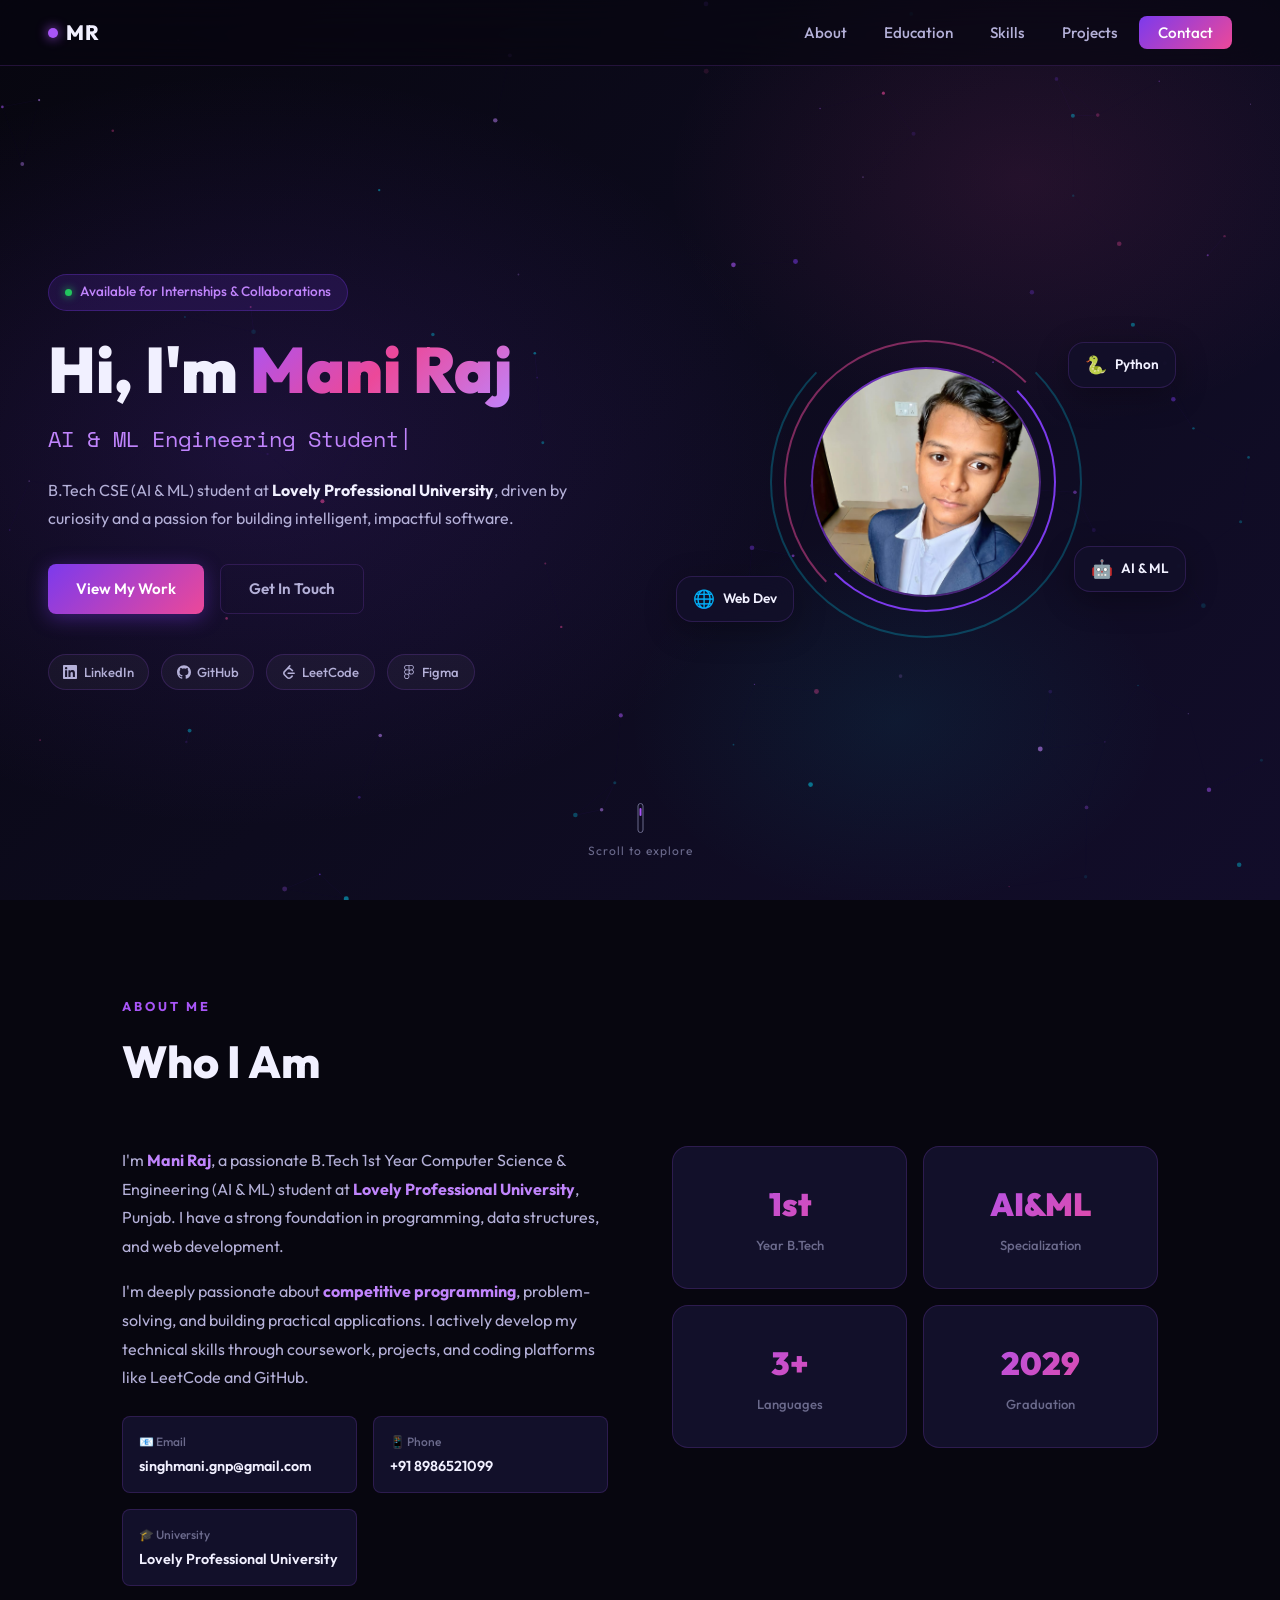
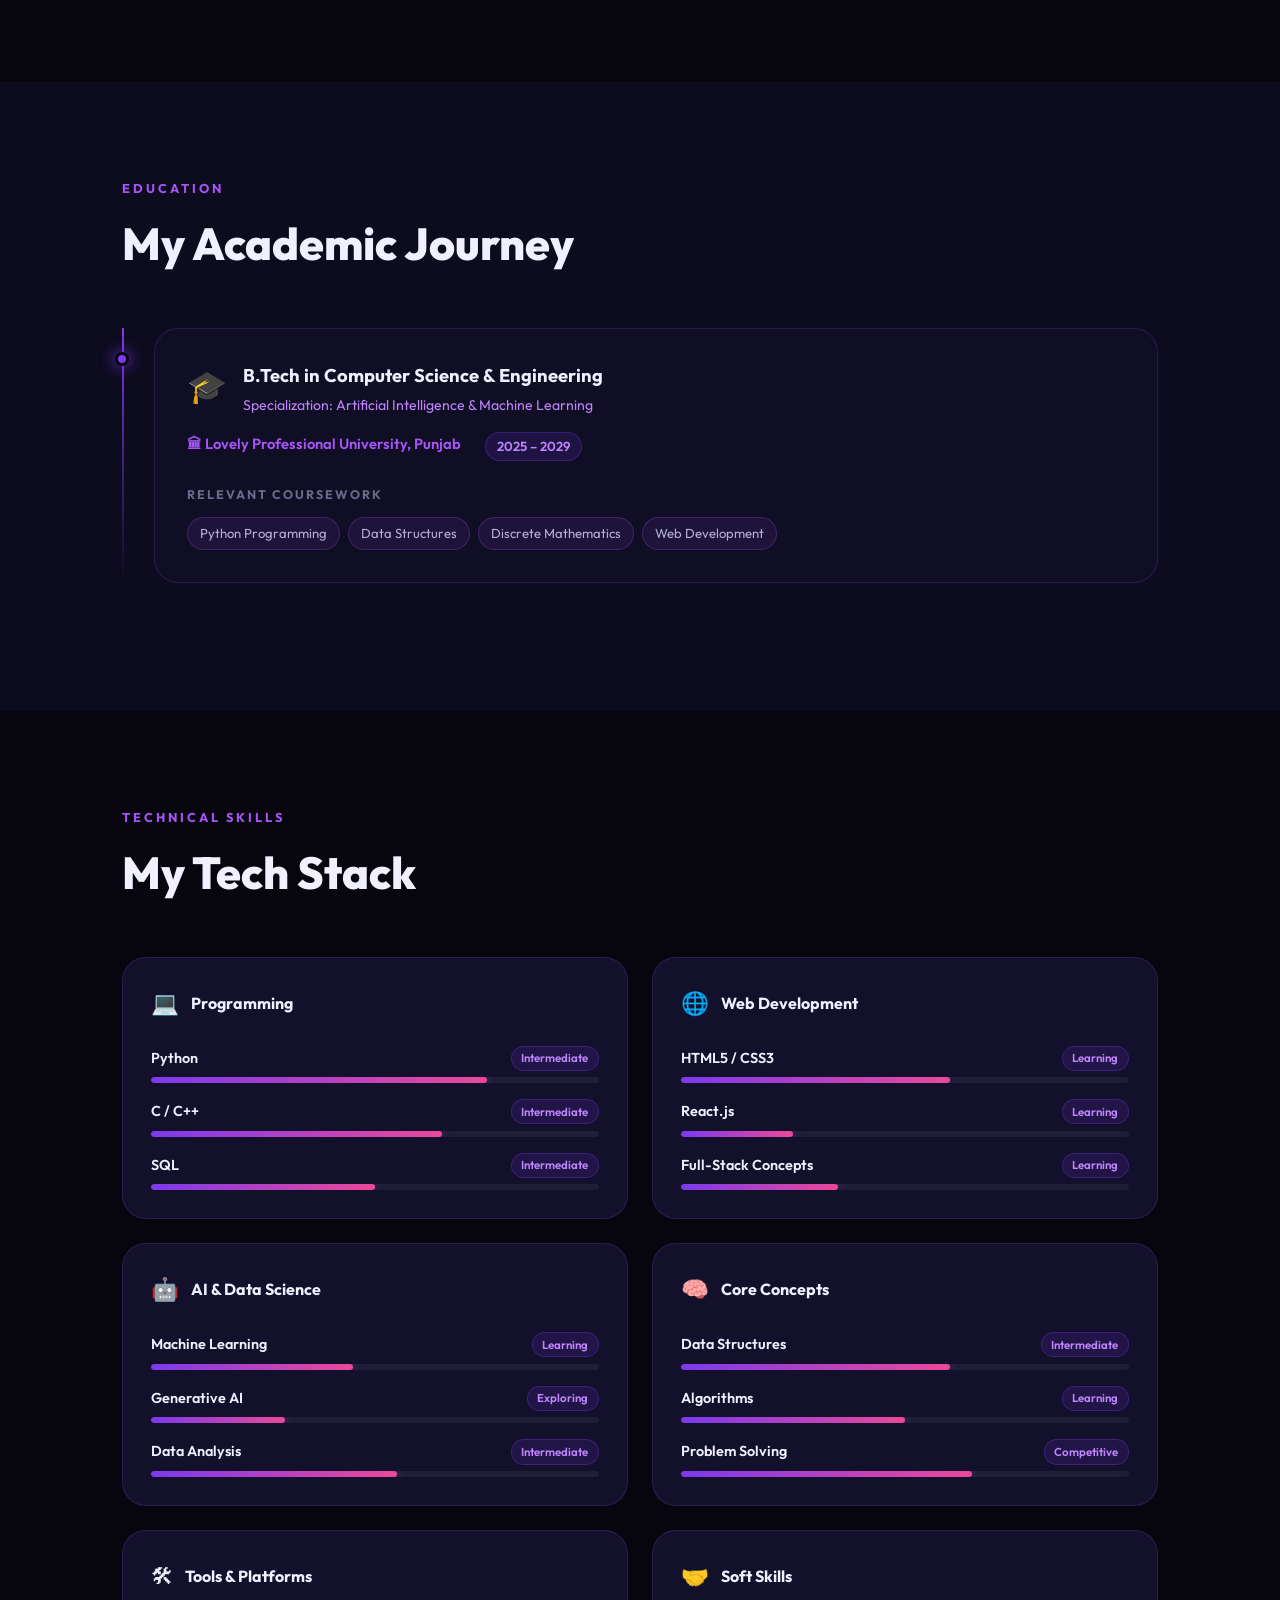
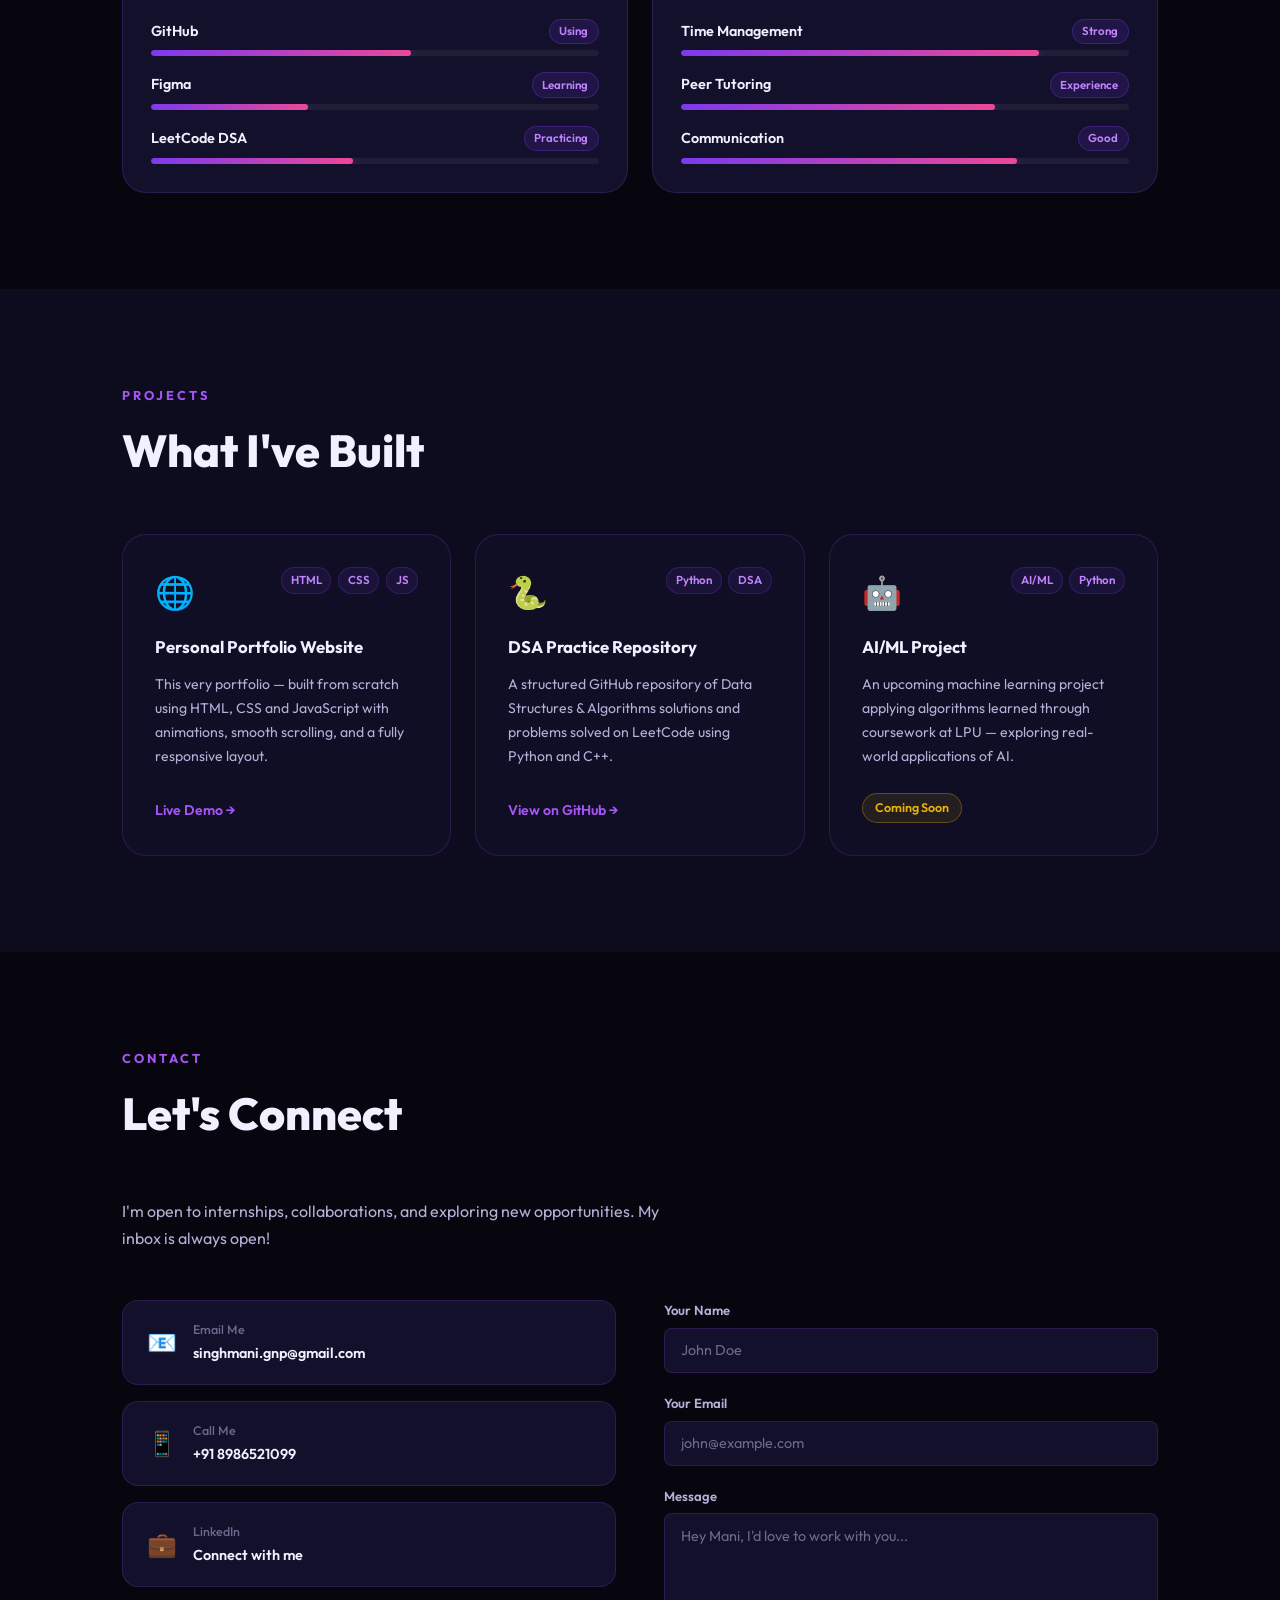
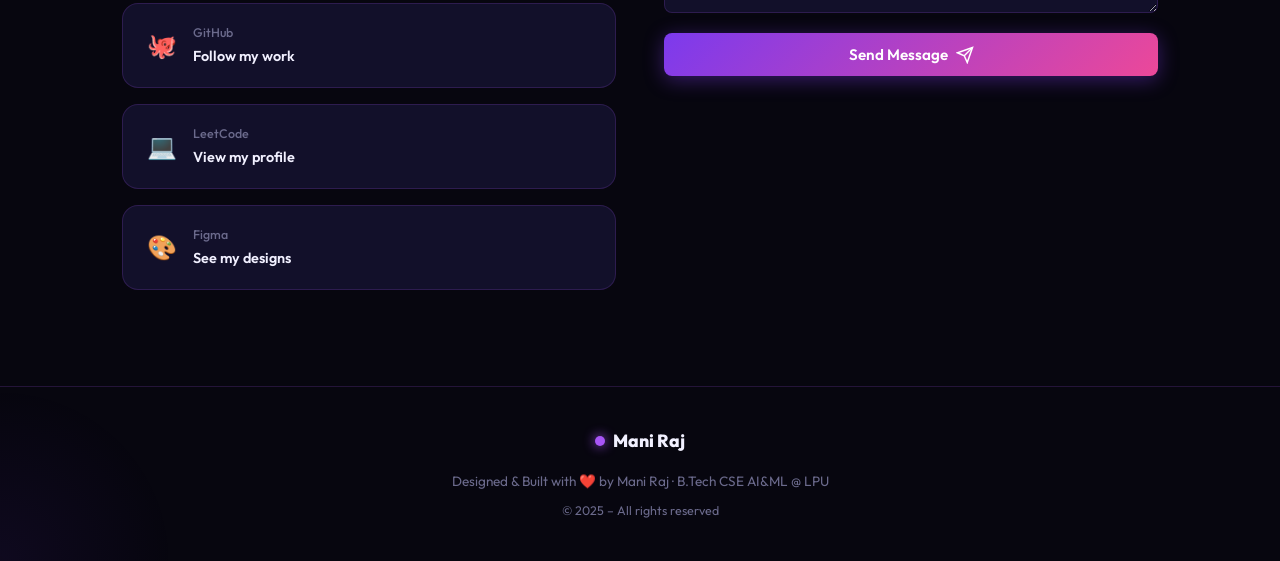
==== commit fa43ff42: "Update index.html" ====
--- a/index.html
+++ b/index.html
@@ -148,10 +148,6 @@
               <span class="info-label">🎓 University</span>
               <span class="info-value">Lovely Professional University</span>
             </div>
-            <div class="info-item">
-              <span class="info-label">📋 Section</span>
-              <span class="info-value">K25RM | Roll No. 22</span>
-            </div>
           </div>
         </div>
         <div class="about-stats">
@@ -203,7 +199,6 @@
                 <span>Data Structures</span>
                 <span>Discrete Mathematics</span>
                 <span>Web Development</span>
-                <span>Orientation to Computing (CSE111)</span>
               </div>
             </div>
           </div>
@@ -542,7 +537,8 @@
               <div class="cc-value">View my profile</div>
             </div>
           </a>
-          <a href="https://www.figma.com/files/team/1566436177813148172/user/1566436176076779889?fuid=1566436176076779889" target="_blank" class="contact-card">
+          <a href="https://www.figma.com/files/team/1566436177813148172/user/1566436176076779889?fuid=1566436176076779889"
+            target="_blank" class="contact-card">
             <div class="cc-icon">🎨</div>
             <div>
               <div class="cc-label">Figma</div>
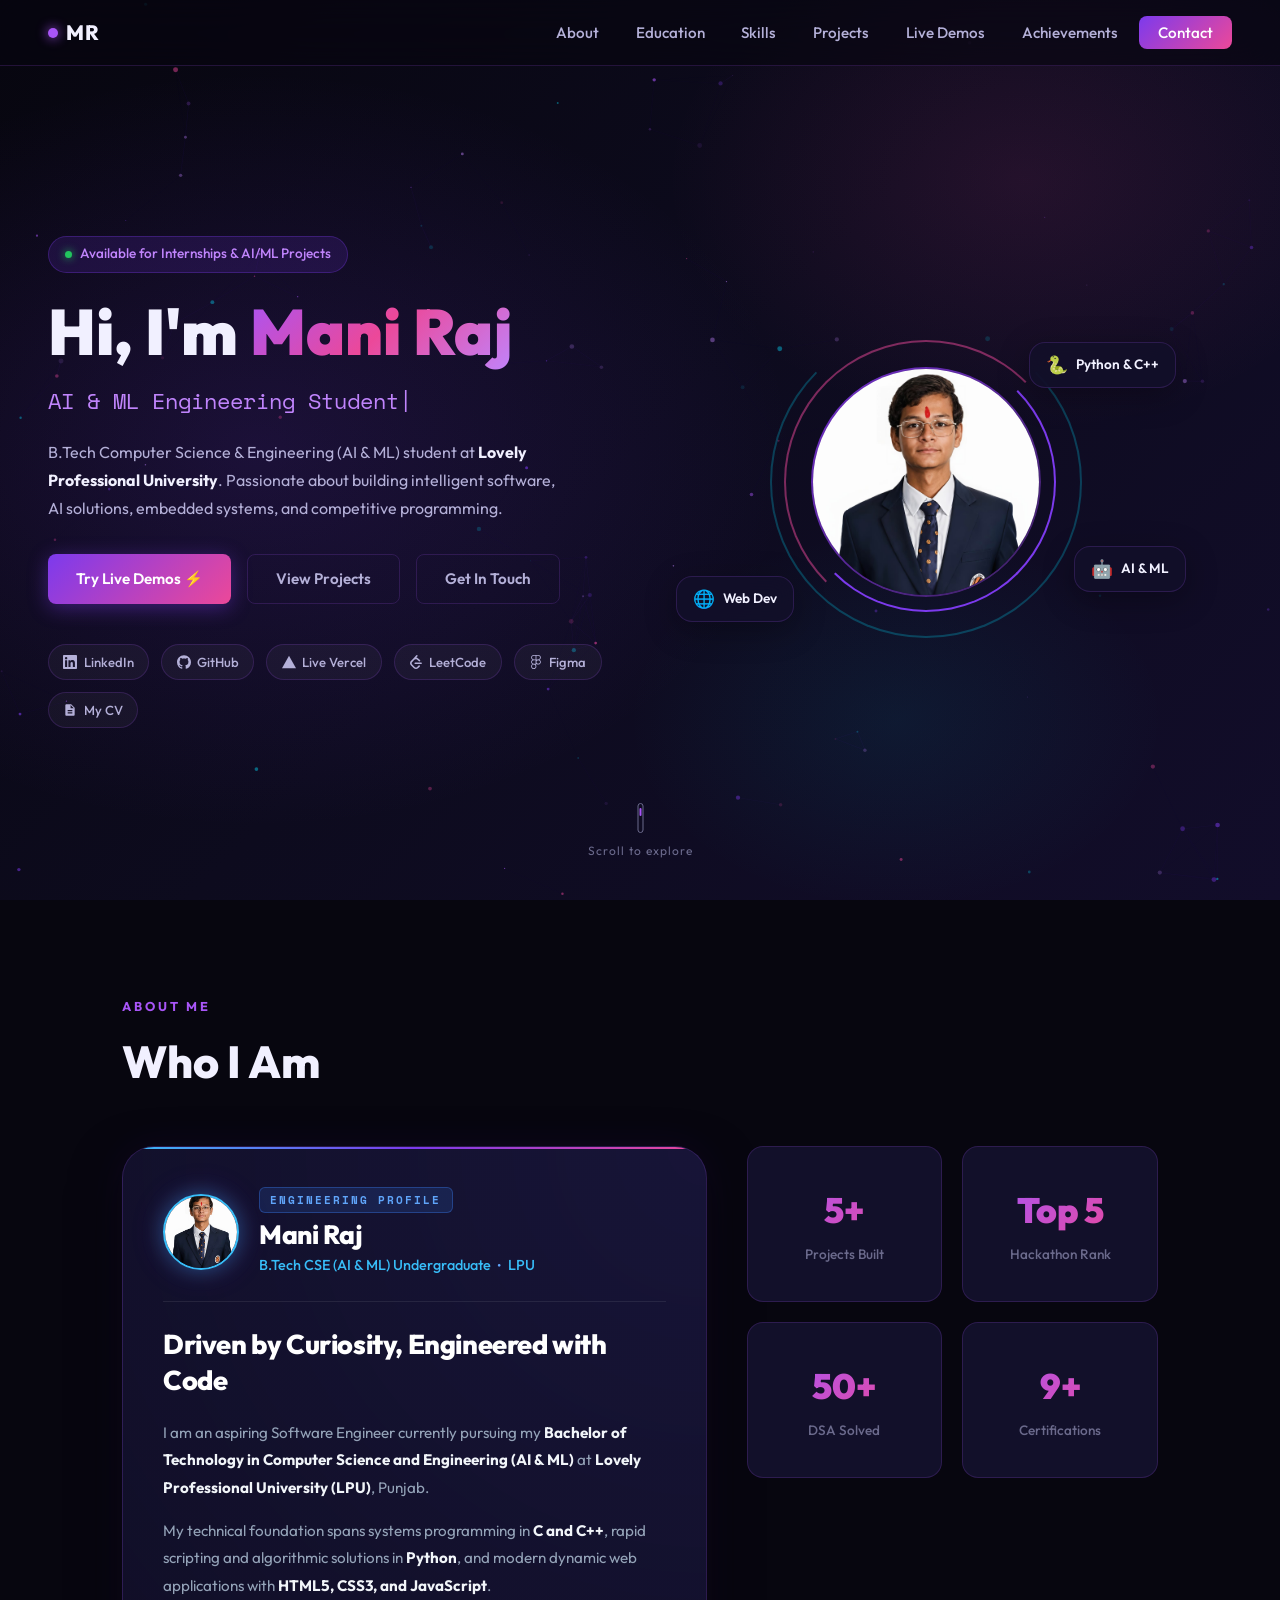
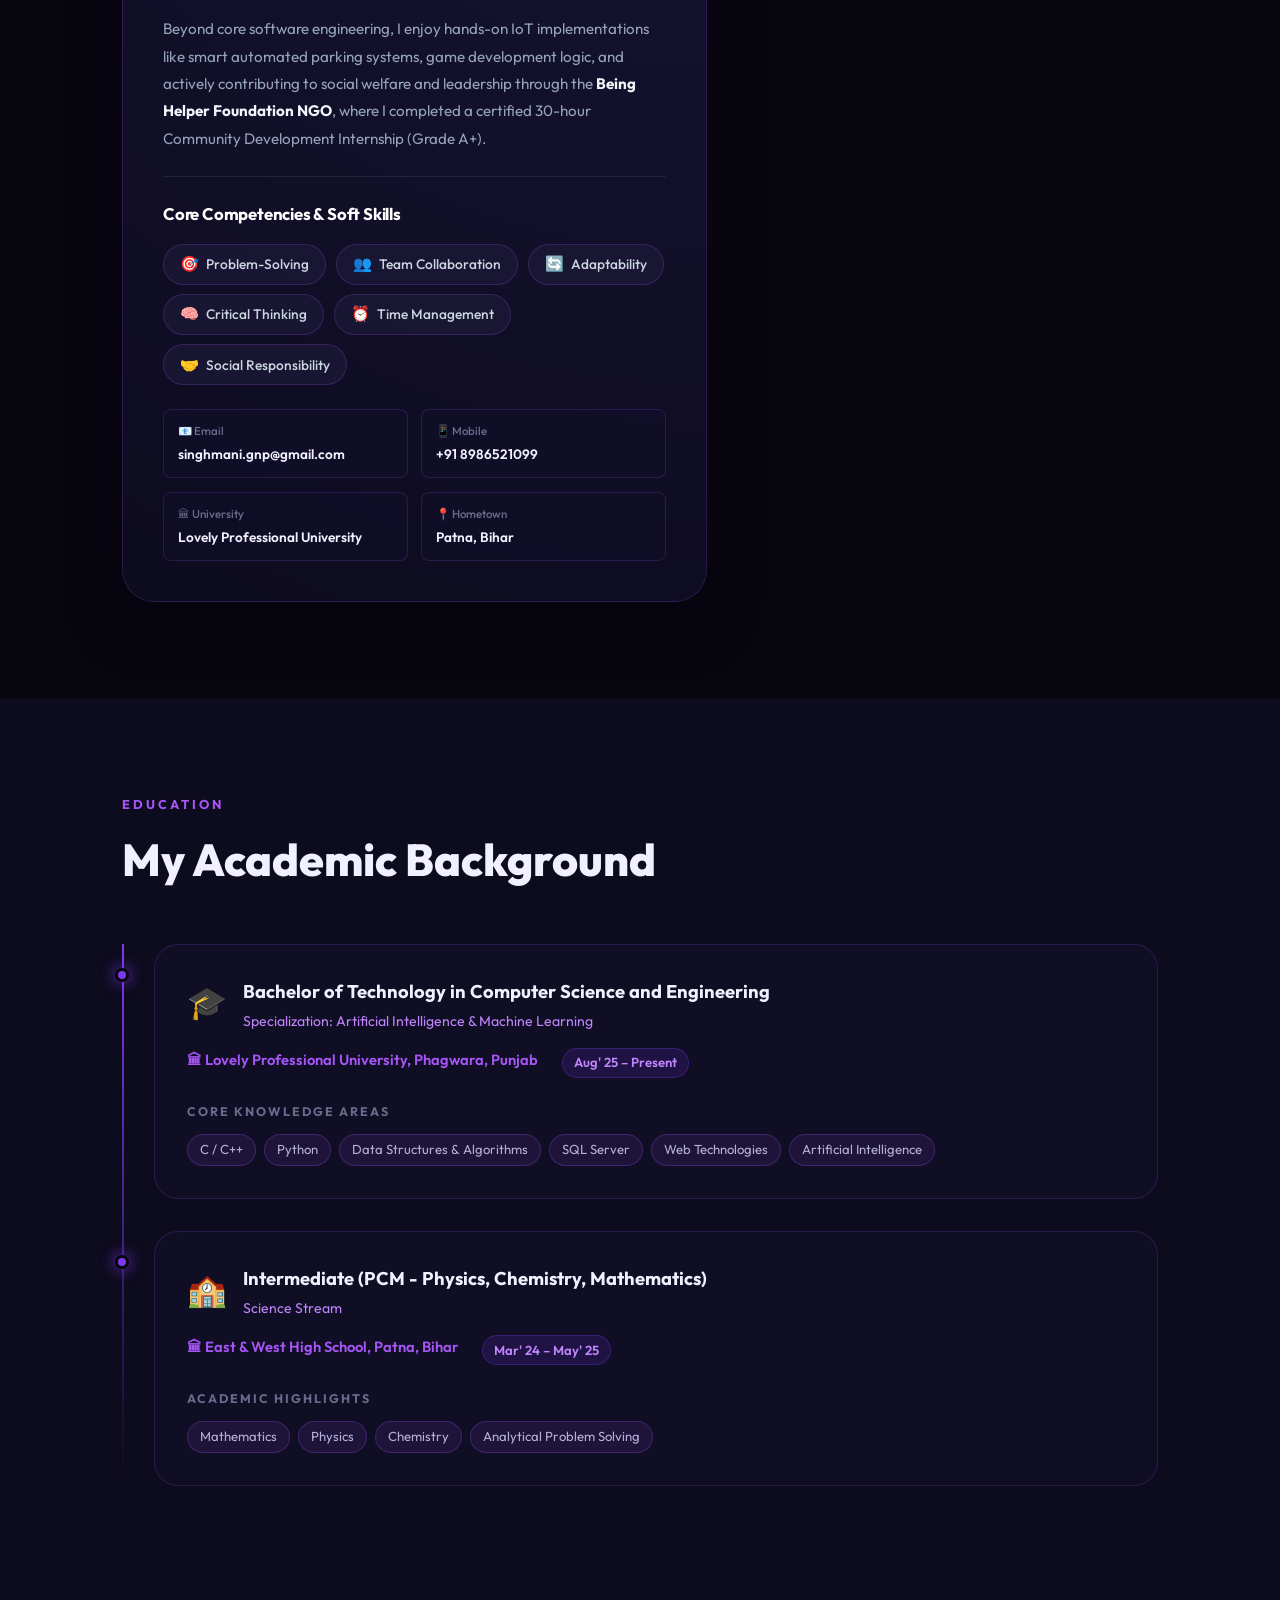
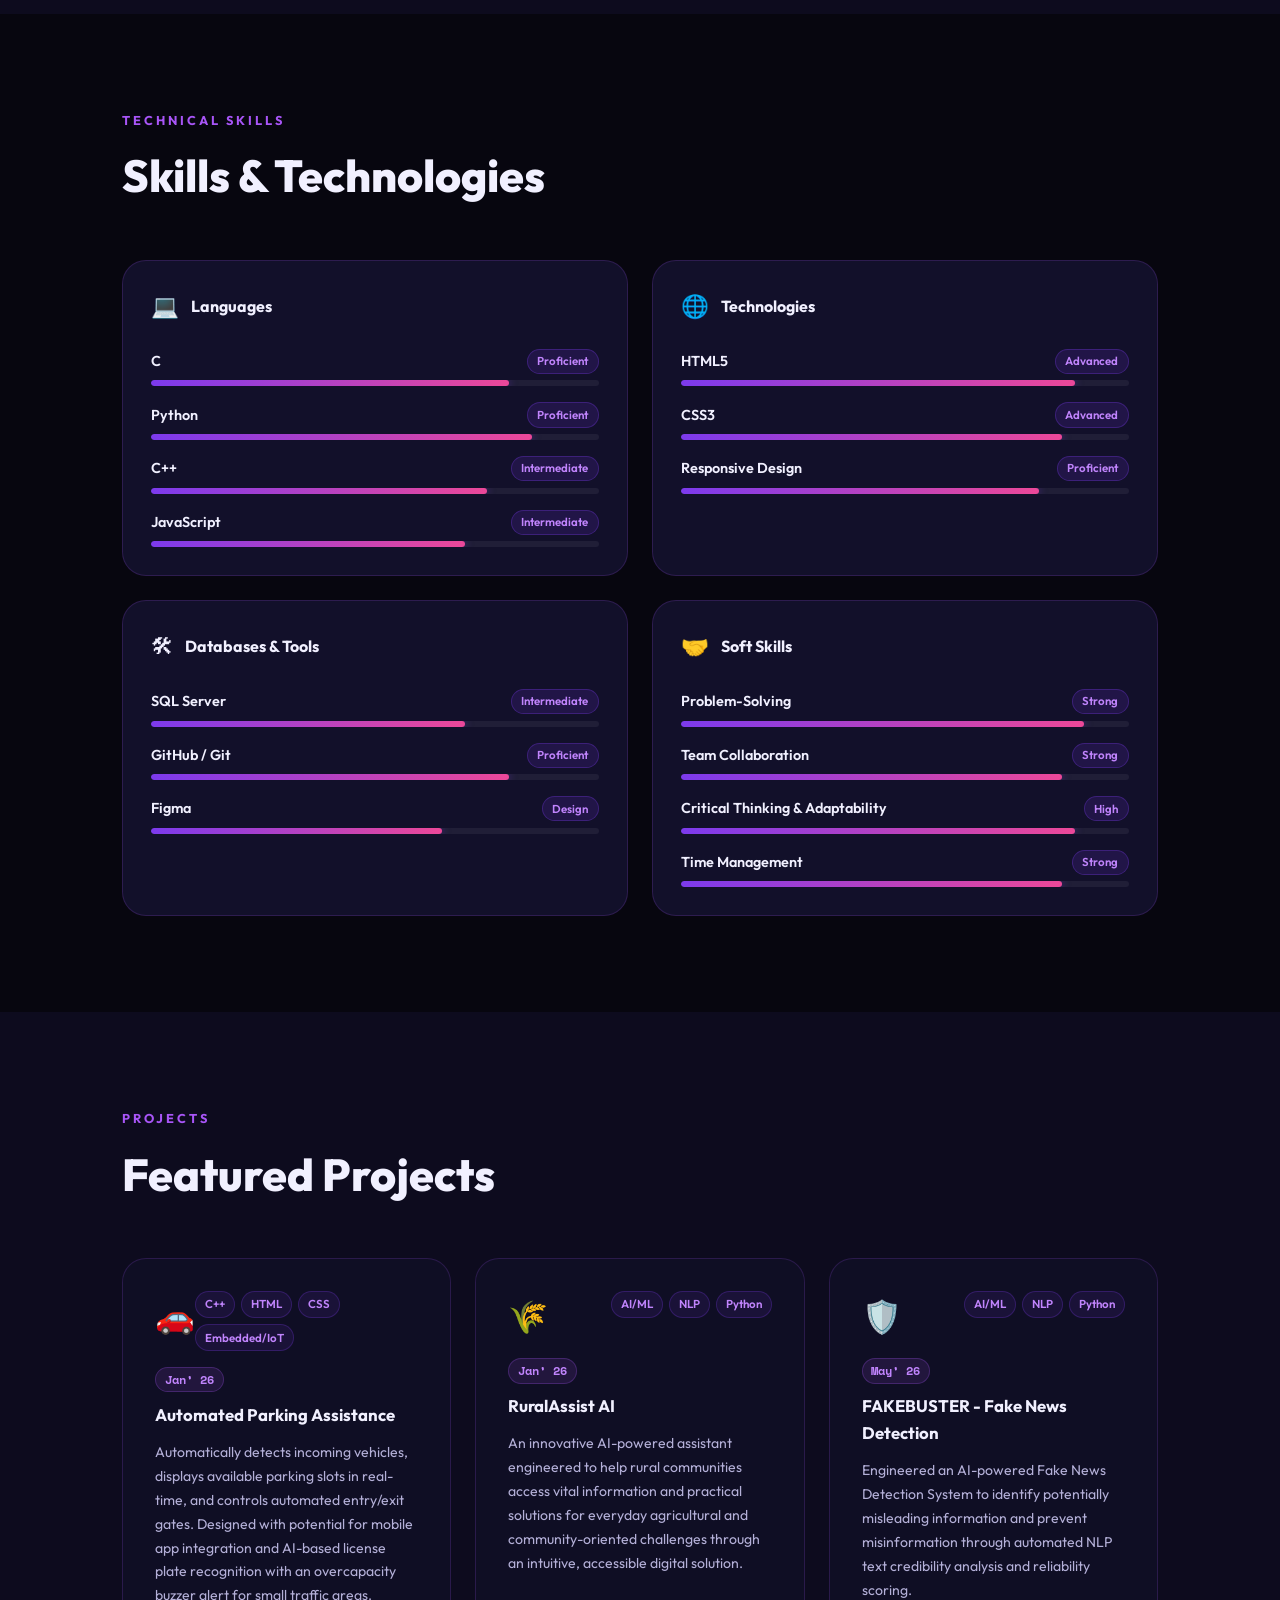
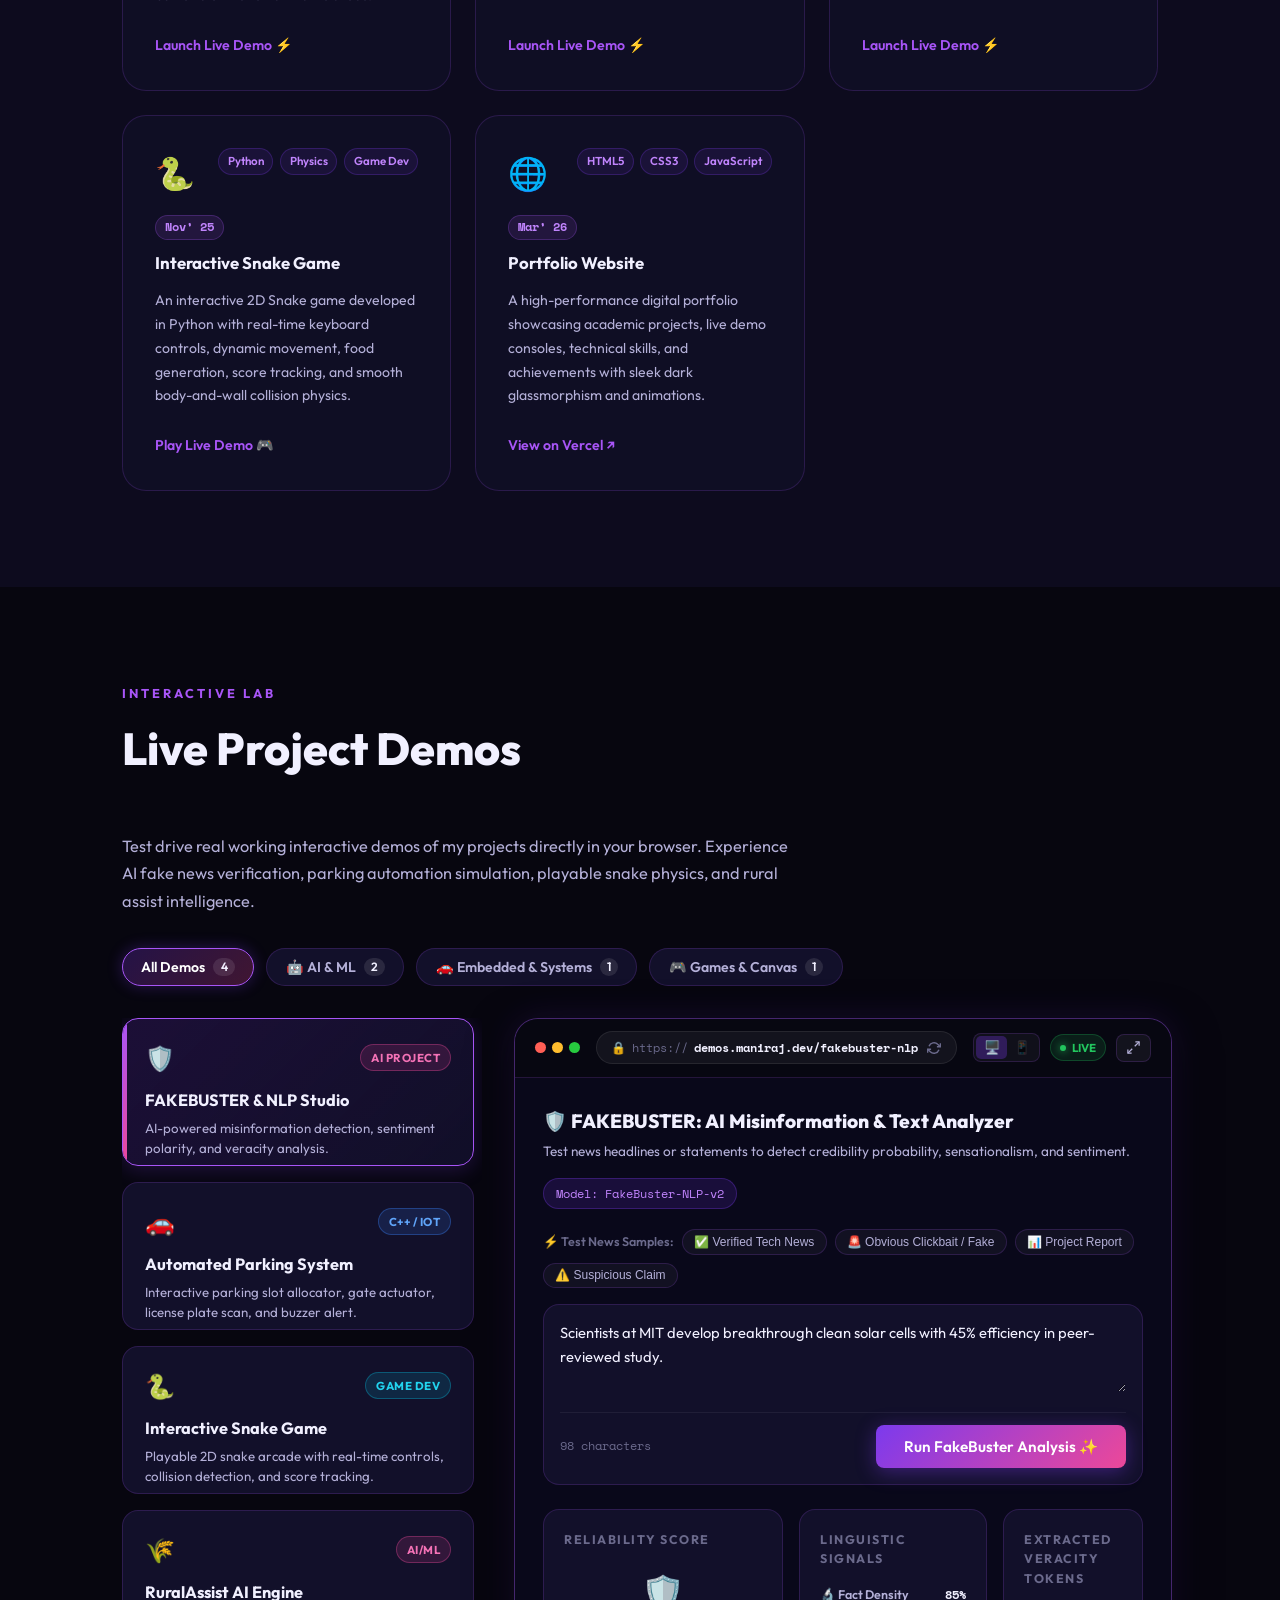
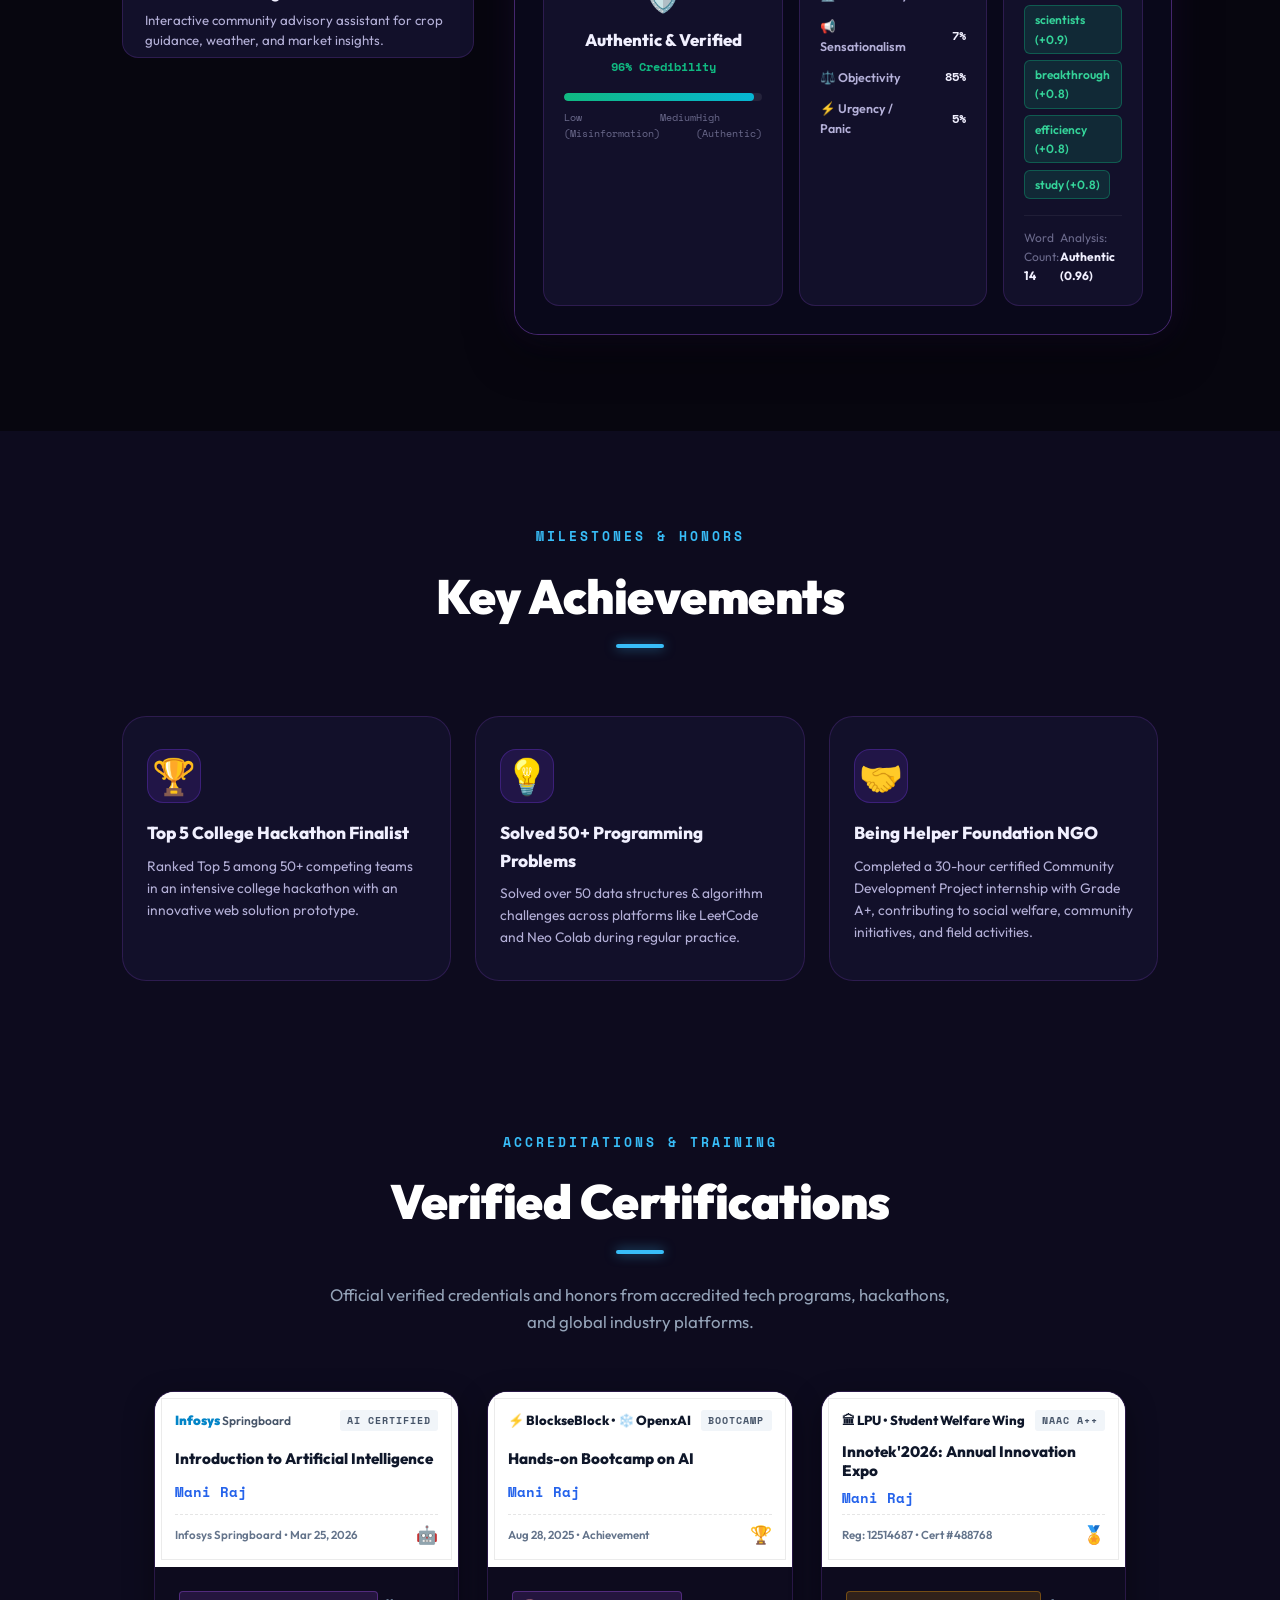
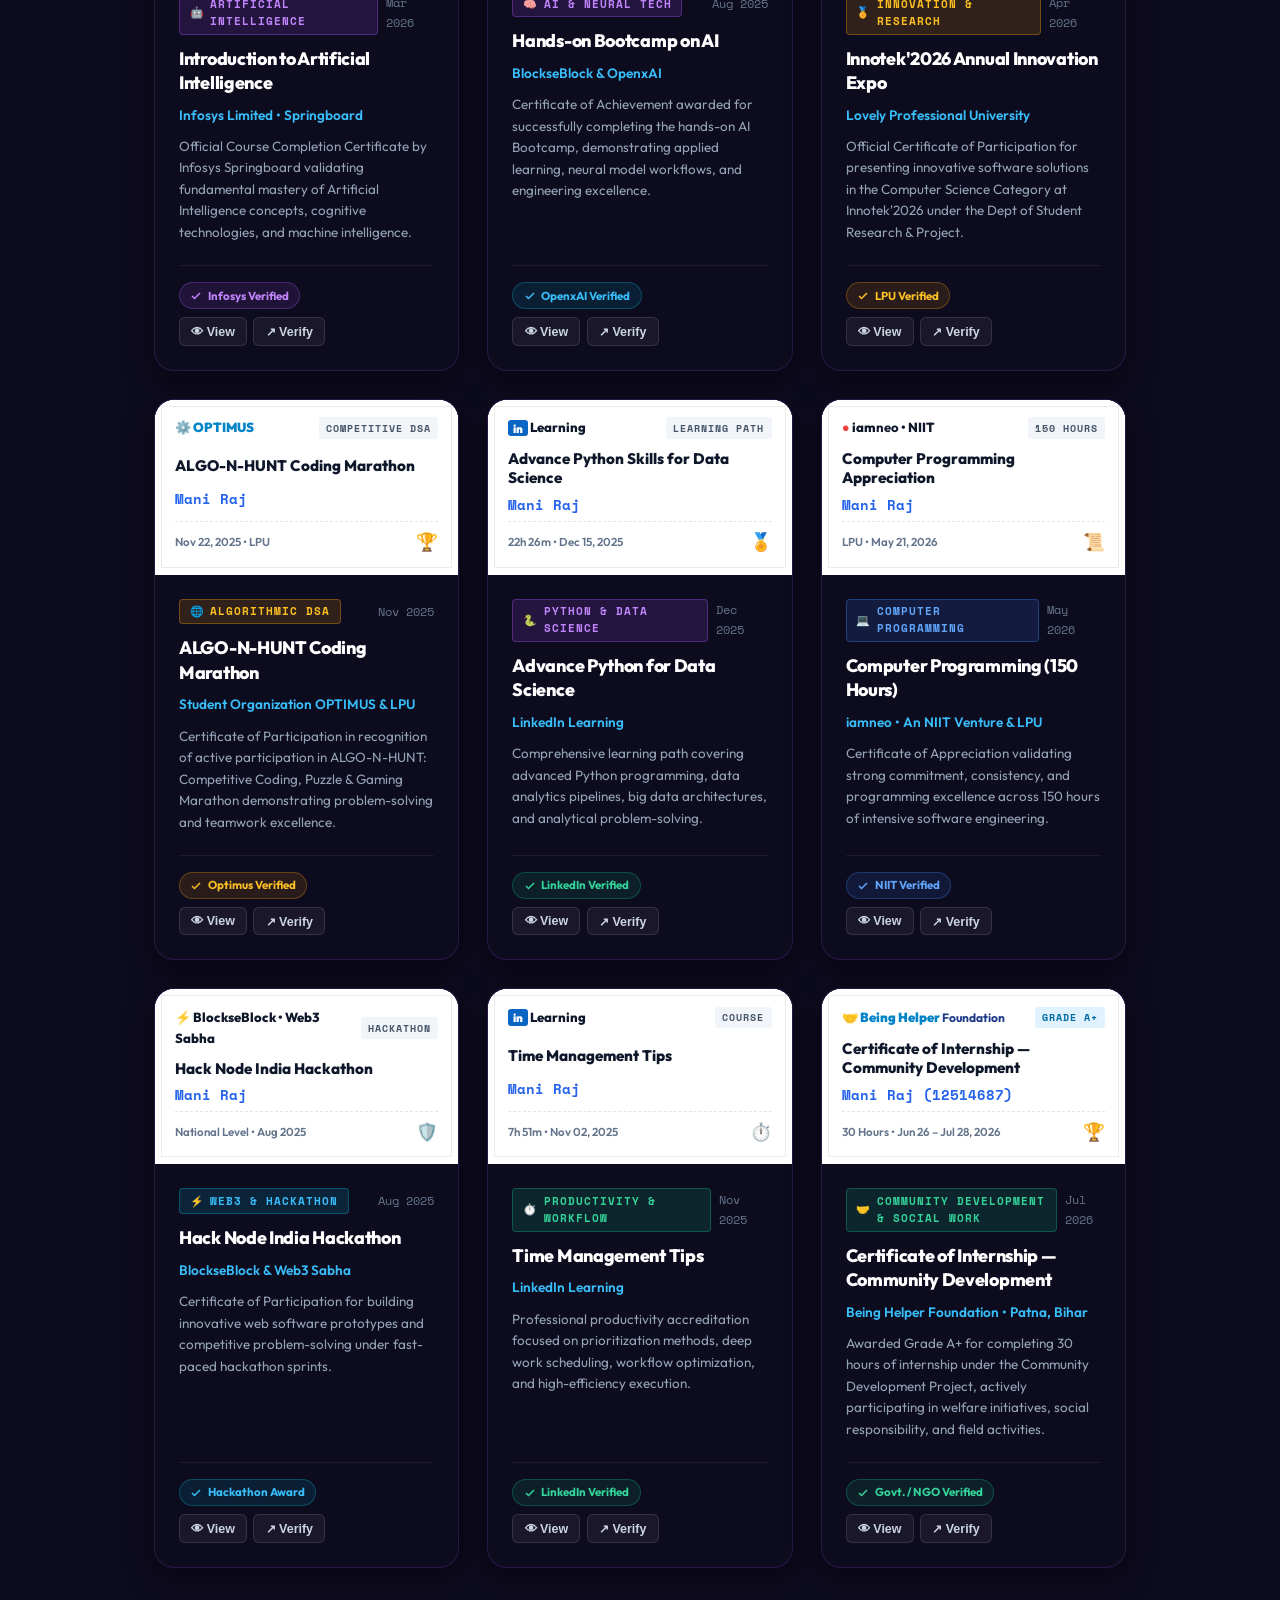
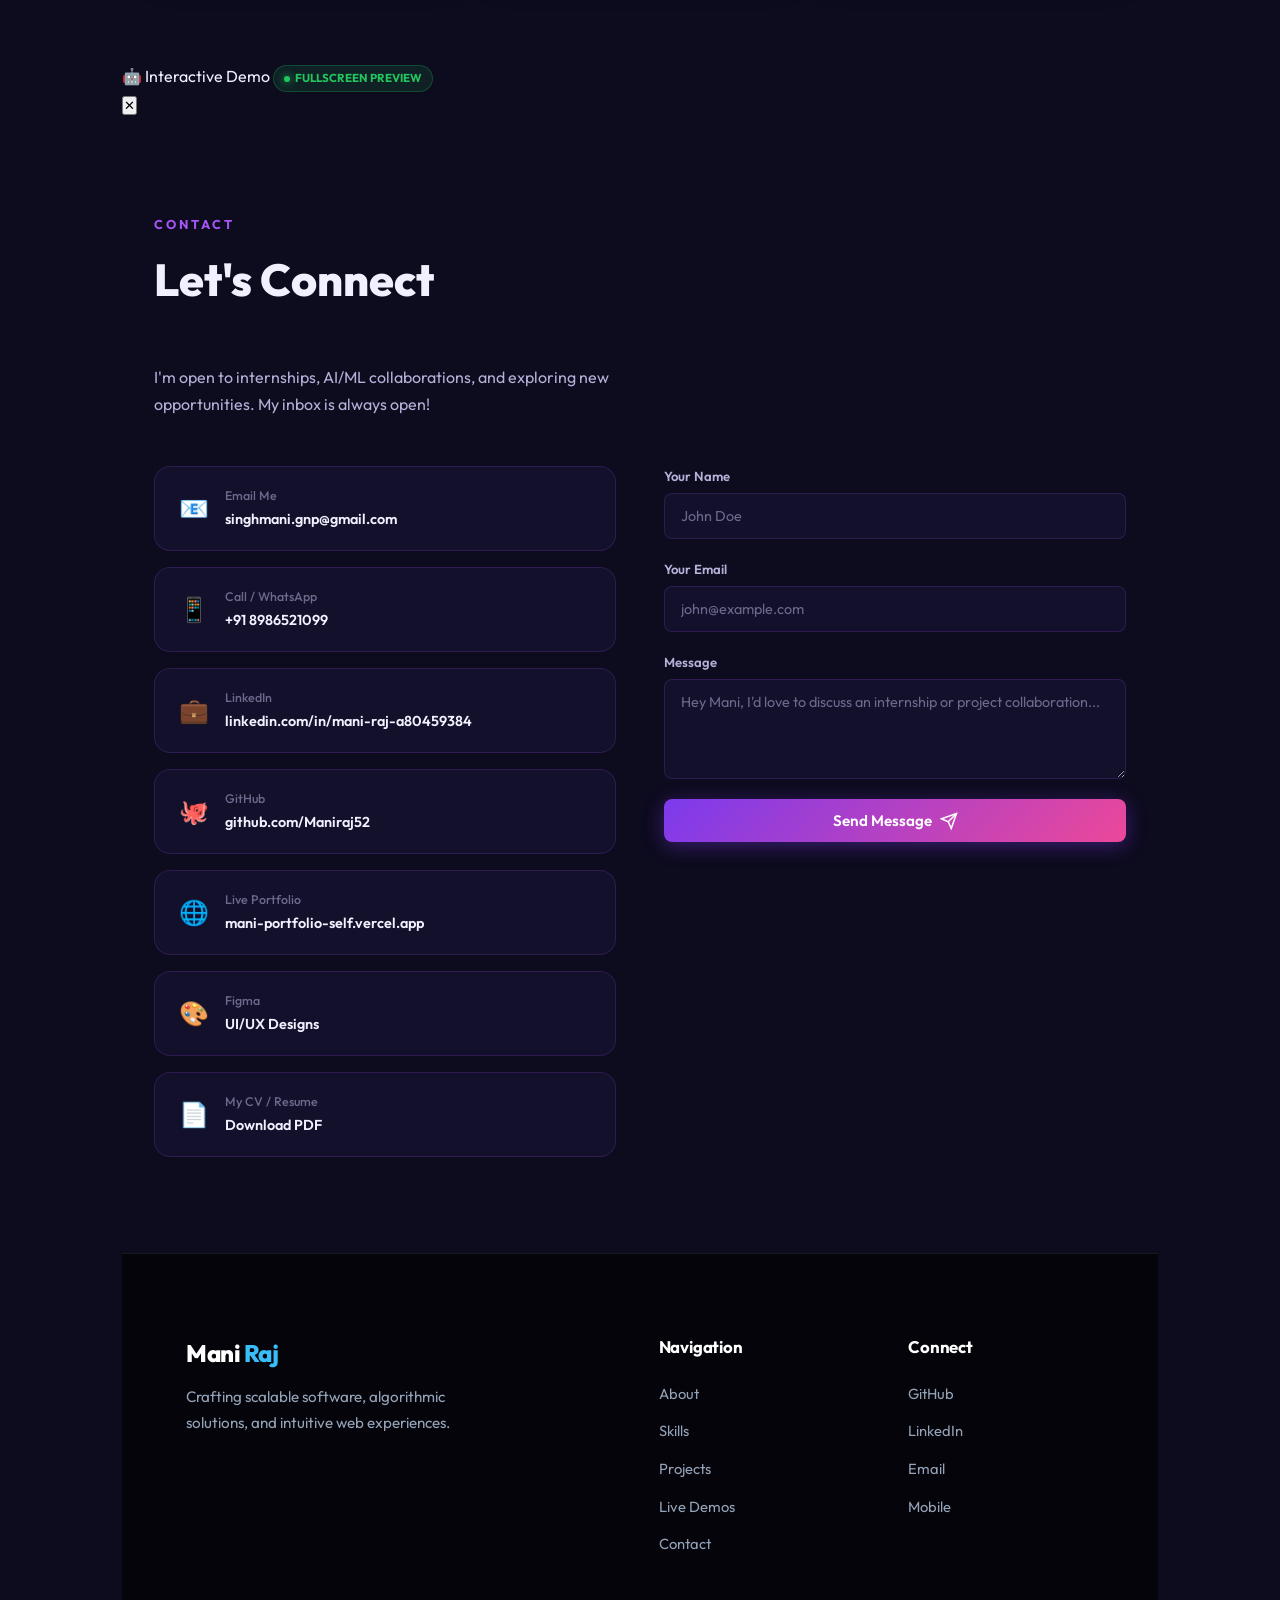
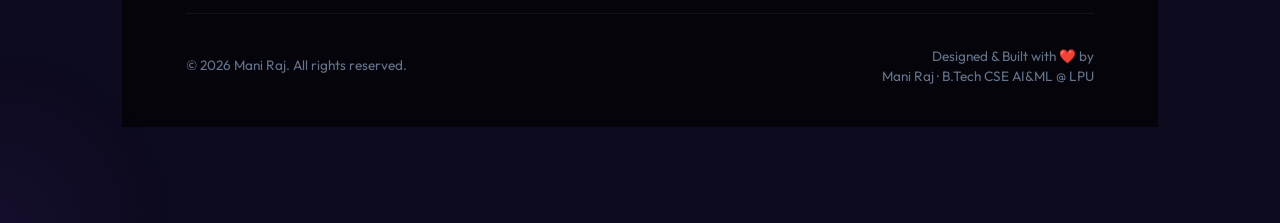
==== commit 33b1067f: "Update portfolio: add CV links, update profile photo, add interactive live demos and certificates" ====
--- a/index.html
+++ b/index.html
@@ -6,7 +6,7 @@
   <meta name="viewport" content="width=device-width, initial-scale=1.0" />
   <title>Mani Raj | AI & ML Developer Portfolio</title>
   <meta name="description"
-    content="Portfolio of Mani Raj - B.Tech CSE (AI & ML) student at LPU. Passionate about programming, problem-solving and web development." />
+    content="Portfolio of Mani Raj - B.Tech CSE (AI & ML) student at LPU. Passionate about AI/ML, Python, C++, Web Development, and Problem Solving." />
   <link rel="preconnect" href="https://fonts.googleapis.com" />
   <link rel="preconnect" href="https://fonts.gstatic.com" crossorigin />
   <link
@@ -28,6 +28,8 @@
       <li><a href="#education">Education</a></li>
       <li><a href="#skills">Skills</a></li>
       <li><a href="#projects">Projects</a></li>
+      <li><a href="#demos">Live Demos</a></li>
+      <li><a href="#achievements">Achievements</a></li>
       <li><a href="#contact" class="nav-cta">Contact</a></li>
     </ul>
     <button class="hamburger" id="hamburger" aria-label="menu">
@@ -41,7 +43,7 @@
     <div class="hero-content">
       <div class="hero-badge">
         <span class="badge-dot"></span>
-        Available for Internships & Collaborations
+        Available for Internships & AI/ML Projects
       </div>
       <h1 class="hero-title">
         Hi, I'm <span class="gradient-text">Mani Raj</span>
@@ -50,11 +52,12 @@
         <span class="typed-text" id="typedText"></span><span class="cursor">|</span>
       </p>
       <p class="hero-desc">
-        B.Tech CSE (AI & ML) student at <strong>Lovely Professional University</strong>, driven by curiosity and a
-        passion for building intelligent, impactful software.
+        B.Tech Computer Science & Engineering (AI & ML) student at <strong>Lovely Professional University</strong>.
+        Passionate about building intelligent software, AI solutions, embedded systems, and competitive programming.
       </p>
       <div class="hero-actions">
-        <a href="#projects" class="btn btn-primary">View My Work</a>
+        <a href="#demos" class="btn btn-primary">Try Live Demos ⚡</a>
+        <a href="#projects" class="btn btn-ghost">View Projects</a>
         <a href="#contact" class="btn btn-ghost">Get In Touch</a>
       </div>
       <div class="hero-socials">
@@ -73,6 +76,13 @@
           </svg>
           GitHub
         </a>
+        <a href="https://mani-portfolio-self.vercel.app/" target="_blank" class="social-chip"
+          aria-label="Live Portfolio">
+          <svg viewBox="0 0 24 24" fill="currentColor">
+            <path d="M24 22.525H0l12-21.05 12 21.05z" />
+          </svg>
+          Live Vercel
+        </a>
         <a href="https://leetcode.com/u/qeoqbrKsgD/" target="_blank" class="social-chip" aria-label="LeetCode">
           <svg viewBox="0 0 24 24" fill="currentColor">
             <path
@@ -88,12 +98,19 @@
           </svg>
           Figma
         </a>
+        <a href="Mani Raj CV.pdf" target="_blank" class="social-chip" aria-label="Curriculum Vitae (CV)">
+          <svg viewBox="0 0 24 24" fill="currentColor">
+            <path
+              d="M14 2H6c-1.1 0-1.99.9-1.99 2L4 20c0 1.1.89 2 1.99 2H18c1.1 0 2-.9 2-2V8l-6-6zm2 16H8v-2h8v2zm0-4H8v-2h8v2zm-3-5V3.5L18.5 9H13z" />
+          </svg>
+          My CV
+        </a>
       </div>
     </div>
     <div class="hero-visual">
       <div class="profile-ring">
         <div class="profile-img-wrapper">
-          <img src="m.jpg" alt="Mani Raj" class="profile-photo" />
+          <img src="Mani Raj.jpeg" alt="Mani Raj" class="profile-photo" />
         </div>
         <div class="ring ring-1"></div>
         <div class="ring ring-2"></div>
@@ -101,7 +118,7 @@
       </div>
       <div class="floating-card card-python">
         <span class="fc-icon">🐍</span>
-        <span>Python</span>
+        <span>Python & C++</span>
       </div>
       <div class="floating-card card-ai">
         <span class="fc-icon">🤖</span>
@@ -124,48 +141,97 @@
       <div class="section-label">About Me</div>
       <h2 class="section-title">Who I Am</h2>
       <div class="about-grid">
-        <div class="about-text">
-          <p>
-            I'm <strong>Mani Raj</strong>, a passionate B.Tech 1st Year Computer Science & Engineering (AI & ML) student
-            at <strong>Lovely Professional University</strong>, Punjab. I have a strong foundation in programming, data
-            structures, and web development.
-          </p>
-          <p>
-            I'm deeply passionate about <strong>competitive programming</strong>, problem-solving, and building
-            practical applications. I actively develop my technical skills through coursework, projects, and coding
-            platforms like LeetCode and GitHub.
-          </p>
+        <!-- Left Side: Engineering Profile Card -->
+        <div class="about-card">
+          <!-- Profile Header -->
+          <div class="about-profile-header">
+            <div class="about-avatar-wrapper">
+              <img src="Mani Raj.jpeg" alt="Mani Raj" class="about-avatar-img" />
+            </div>
+            <div class="about-header-meta">
+              <div class="about-profile-badge">ENGINEERING PROFILE</div>
+              <h3 class="about-name">Mani Raj</h3>
+              <p class="about-subtitle">B.Tech CSE (AI & ML) Undergraduate <span class="bullet-sep">•</span> LPU</p>
+            </div>
+          </div>
+
+          <hr class="about-divider" />
+
+          <!-- Main Pitch Headline -->
+          <h4 class="about-headline">Driven by Curiosity, Engineered with Code</h4>
+
+          <!-- Bio Story -->
+          <div class="about-story">
+            <p>
+              I am an aspiring Software Engineer currently pursuing my <strong>Bachelor of Technology in Computer
+                Science and Engineering (AI & ML)</strong> at <strong>Lovely Professional University (LPU)</strong>,
+              Punjab.
+            </p>
+            <p>
+              My technical foundation spans systems programming in <strong>C and C++</strong>, rapid scripting and
+              algorithmic solutions in <strong>Python</strong>, and modern dynamic web applications with <strong>HTML5,
+                CSS3, and JavaScript</strong>.
+            </p>
+            <p>
+              Beyond core software engineering, I enjoy hands-on IoT implementations like smart automated parking
+              systems, game development logic, and actively contributing to social welfare and leadership through the
+              <strong>Being Helper Foundation NGO</strong>, where I completed a certified 30-hour Community Development
+              Internship (Grade A+).
+            </p>
+          </div>
+
+          <hr class="about-divider" />
+
+          <!-- Core Competencies & Soft Skills -->
+          <div class="about-competencies">
+            <h5 class="competencies-title">Core Competencies & Soft Skills</h5>
+            <div class="competencies-grid">
+              <span class="competency-pill"><span class="comp-icon">🎯</span> Problem-Solving</span>
+              <span class="competency-pill"><span class="comp-icon">👥</span> Team Collaboration</span>
+              <span class="competency-pill"><span class="comp-icon">🔄</span> Adaptability</span>
+              <span class="competency-pill"><span class="comp-icon">🧠</span> Critical Thinking</span>
+              <span class="competency-pill"><span class="comp-icon">⏰</span> Time Management</span>
+              <span class="competency-pill"><span class="comp-icon">🤝</span> Social Responsibility</span>
+            </div>
+          </div>
+
           <div class="about-info-grid">
             <div class="info-item">
               <span class="info-label">📧 Email</span>
               <span class="info-value">singhmani.gnp@gmail.com</span>
             </div>
             <div class="info-item">
-              <span class="info-label">📱 Phone</span>
+              <span class="info-label">📱 Mobile</span>
               <span class="info-value">+91 8986521099</span>
             </div>
             <div class="info-item">
-              <span class="info-label">🎓 University</span>
+              <span class="info-label">🏛 University</span>
               <span class="info-value">Lovely Professional University</span>
             </div>
-          </div>
-        </div>
+            <div class="info-item">
+              <span class="info-label">📍 Hometown</span>
+              <span class="info-value">Patna, Bihar</span>
+            </div>
+          </div>
+        </div>
+
+        <!-- Right Side: Stats Cards -->
         <div class="about-stats">
           <div class="stat-card">
-            <div class="stat-number">1st</div>
-            <div class="stat-label">Year B.Tech</div>
+            <div class="stat-number">5+</div>
+            <div class="stat-label">Projects Built</div>
           </div>
           <div class="stat-card">
-            <div class="stat-number">AI&ML</div>
-            <div class="stat-label">Specialization</div>
+            <div class="stat-number">Top 5</div>
+            <div class="stat-label">Hackathon Rank</div>
           </div>
           <div class="stat-card">
-            <div class="stat-number">3+</div>
-            <div class="stat-label">Languages</div>
+            <div class="stat-number">50+</div>
+            <div class="stat-label">DSA Solved</div>
           </div>
           <div class="stat-card">
-            <div class="stat-number">2029</div>
-            <div class="stat-label">Graduation</div>
+            <div class="stat-number">9+</div>
+            <div class="stat-label">Certifications</div>
           </div>
         </div>
       </div>
@@ -176,33 +242,65 @@
   <section class="section section-alt" id="education">
     <div class="container">
       <div class="section-label">Education</div>
-      <h2 class="section-title">My Academic Journey</h2>
+      <h2 class="section-title">My Academic Background</h2>
       <div class="timeline">
+
+        <!-- LPU -->
         <div class="timeline-item" data-aos="fade-up">
           <div class="timeline-dot"></div>
           <div class="timeline-card">
             <div class="tc-header">
               <div class="tc-icon">🎓</div>
               <div>
-                <h3>B.Tech in Computer Science & Engineering</h3>
+                <h3>Bachelor of Technology in Computer Science and Engineering</h3>
                 <p class="tc-specialization">Specialization: Artificial Intelligence & Machine Learning</p>
               </div>
             </div>
             <div class="tc-meta">
-              <span class="tc-university">🏛 Lovely Professional University, Punjab</span>
-              <span class="tc-year">2025 – 2029</span>
+              <span class="tc-university">🏛 Lovely Professional University, Phagwara, Punjab</span>
+              <span class="tc-year">Aug' 25 – Present</span>
             </div>
             <div class="tc-coursework">
-              <h4>Relevant Coursework</h4>
+              <h4>Core Knowledge Areas</h4>
               <div class="course-tags">
-                <span>Python Programming</span>
-                <span>Data Structures</span>
-                <span>Discrete Mathematics</span>
-                <span>Web Development</span>
-              </div>
-            </div>
-          </div>
-        </div>
+                <span>C / C++</span>
+                <span>Python</span>
+                <span>Data Structures & Algorithms</span>
+                <span>SQL Server</span>
+                <span>Web Technologies</span>
+                <span>Artificial Intelligence</span>
+              </div>
+            </div>
+          </div>
+        </div>
+
+        <!-- East & West High School -->
+        <div class="timeline-item" data-aos="fade-up">
+          <div class="timeline-dot"></div>
+          <div class="timeline-card">
+            <div class="tc-header">
+              <div class="tc-icon">🏫</div>
+              <div>
+                <h3>Intermediate (PCM - Physics, Chemistry, Mathematics)</h3>
+                <p class="tc-specialization">Science Stream</p>
+              </div>
+            </div>
+            <div class="tc-meta">
+              <span class="tc-university">🏛 East & West High School, Patna, Bihar</span>
+              <span class="tc-year">Mar' 24 – May' 25</span>
+            </div>
+            <div class="tc-coursework">
+              <h4>Academic Highlights</h4>
+              <div class="course-tags">
+                <span>Mathematics</span>
+                <span>Physics</span>
+                <span>Chemistry</span>
+                <span>Analytical Problem Solving</span>
+              </div>
+            </div>
+          </div>
+        </div>
+
       </div>
     </div>
   </section>
@@ -211,18 +309,37 @@
   <section class="section" id="skills">
     <div class="container">
       <div class="section-label">Technical Skills</div>
-      <h2 class="section-title">My Tech Stack</h2>
+      <h2 class="section-title">Skills & Technologies</h2>
       <div class="skills-grid">
 
+        <!-- Languages -->
         <div class="skill-category">
           <div class="skill-cat-header">
             <span class="skill-cat-icon">💻</span>
-            <h3>Programming</h3>
+            <h3>Languages</h3>
           </div>
           <div class="skill-items">
             <div class="skill-item">
               <div class="skill-info">
+                <span class="skill-name">C</span>
+                <span class="skill-tag">Proficient</span>
+              </div>
+              <div class="skill-bar">
+                <div class="skill-fill" data-width="80"></div>
+              </div>
+            </div>
+            <div class="skill-item">
+              <div class="skill-info">
                 <span class="skill-name">Python</span>
+                <span class="skill-tag">Proficient</span>
+              </div>
+              <div class="skill-bar">
+                <div class="skill-fill" data-width="85"></div>
+              </div>
+            </div>
+            <div class="skill-item">
+              <div class="skill-info">
+                <span class="skill-name">C++</span>
                 <span class="skill-tag">Intermediate</span>
               </div>
               <div class="skill-bar">
@@ -231,169 +348,91 @@
             </div>
             <div class="skill-item">
               <div class="skill-info">
-                <span class="skill-name">C / C++</span>
+                <span class="skill-name">JavaScript</span>
                 <span class="skill-tag">Intermediate</span>
               </div>
               <div class="skill-bar">
-                <div class="skill-fill" data-width="65"></div>
-              </div>
-            </div>
-            <div class="skill-item">
-              <div class="skill-info">
-                <span class="skill-name">SQL</span>
-                <span class="skill-tag">Intermediate</span>
-              </div>
-              <div class="skill-bar">
-                <div class="skill-fill" data-width="50"></div>
-              </div>
-            </div>
-          </div>
-        </div>
-
+                <div class="skill-fill" data-width="70"></div>
+              </div>
+            </div>
+          </div>
+        </div>
+
+        <!-- Technologies -->
         <div class="skill-category">
           <div class="skill-cat-header">
             <span class="skill-cat-icon">🌐</span>
-            <h3>Web Development</h3>
+            <h3>Technologies</h3>
           </div>
           <div class="skill-items">
             <div class="skill-item">
               <div class="skill-info">
-                <span class="skill-name">HTML5 / CSS3</span>
-                <span class="skill-tag">Learning</span>
+                <span class="skill-name">HTML5</span>
+                <span class="skill-tag">Advanced</span>
               </div>
               <div class="skill-bar">
-                <div class="skill-fill" data-width="60"></div>
+                <div class="skill-fill" data-width="88"></div>
               </div>
             </div>
             <div class="skill-item">
               <div class="skill-info">
-                <span class="skill-name">React.js</span>
-                <span class="skill-tag">Learning</span>
+                <span class="skill-name">CSS3</span>
+                <span class="skill-tag">Advanced</span>
               </div>
               <div class="skill-bar">
-                <div class="skill-fill" data-width="25"></div>
+                <div class="skill-fill" data-width="85"></div>
               </div>
             </div>
             <div class="skill-item">
               <div class="skill-info">
-                <span class="skill-name">Full-Stack Concepts</span>
-                <span class="skill-tag">Learning</span>
+                <span class="skill-name">Responsive Design</span>
+                <span class="skill-tag">Proficient</span>
               </div>
               <div class="skill-bar">
-                <div class="skill-fill" data-width="35"></div>
-              </div>
-            </div>
-          </div>
-        </div>
-
+                <div class="skill-fill" data-width="80"></div>
+              </div>
+            </div>
+          </div>
+        </div>
+
+        <!-- Databases & Tools -->
         <div class="skill-category">
           <div class="skill-cat-header">
-            <span class="skill-cat-icon">🤖</span>
-            <h3>AI & Data Science</h3>
+            <span class="skill-cat-icon">🛠</span>
+            <h3>Databases & Tools</h3>
           </div>
           <div class="skill-items">
             <div class="skill-item">
               <div class="skill-info">
-                <span class="skill-name">Machine Learning</span>
-                <span class="skill-tag">Learning</span>
+                <span class="skill-name">SQL Server</span>
+                <span class="skill-tag">Intermediate</span>
               </div>
               <div class="skill-bar">
-                <div class="skill-fill" data-width="45"></div>
+                <div class="skill-fill" data-width="70"></div>
               </div>
             </div>
             <div class="skill-item">
               <div class="skill-info">
-                <span class="skill-name">Generative AI</span>
-                <span class="skill-tag">Exploring</span>
+                <span class="skill-name">GitHub / Git</span>
+                <span class="skill-tag">Proficient</span>
               </div>
               <div class="skill-bar">
-                <div class="skill-fill" data-width="30"></div>
-              </div>
-            </div>
-            <div class="skill-item">
-              <div class="skill-info">
-                <span class="skill-name">Data Analysis</span>
-                <span class="skill-tag">Intermediate</span>
-              </div>
-              <div class="skill-bar">
-                <div class="skill-fill" data-width="55"></div>
-              </div>
-            </div>
-          </div>
-        </div>
-
-        <div class="skill-category">
-          <div class="skill-cat-header">
-            <span class="skill-cat-icon">🧠</span>
-            <h3>Core Concepts</h3>
-          </div>
-          <div class="skill-items">
-            <div class="skill-item">
-              <div class="skill-info">
-                <span class="skill-name">Data Structures</span>
-                <span class="skill-tag">Intermediate</span>
-              </div>
-              <div class="skill-bar">
-                <div class="skill-fill" data-width="60"></div>
-              </div>
-            </div>
-            <div class="skill-item">
-              <div class="skill-info">
-                <span class="skill-name">Algorithms</span>
-                <span class="skill-tag">Learning</span>
-              </div>
-              <div class="skill-bar">
-                <div class="skill-fill" data-width="50"></div>
-              </div>
-            </div>
-            <div class="skill-item">
-              <div class="skill-info">
-                <span class="skill-name">Problem Solving</span>
-                <span class="skill-tag">Competitive</span>
-              </div>
-              <div class="skill-bar">
-                <div class="skill-fill" data-width="65"></div>
-              </div>
-            </div>
-          </div>
-        </div>
-
-        <div class="skill-category">
-          <div class="skill-cat-header">
-            <span class="skill-cat-icon">🛠</span>
-            <h3>Tools & Platforms</h3>
-          </div>
-          <div class="skill-items">
-            <div class="skill-item">
-              <div class="skill-info">
-                <span class="skill-name">GitHub</span>
-                <span class="skill-tag">Using</span>
-              </div>
-              <div class="skill-bar">
-                <div class="skill-fill" data-width="58"></div>
+                <div class="skill-fill" data-width="80"></div>
               </div>
             </div>
             <div class="skill-item">
               <div class="skill-info">
                 <span class="skill-name">Figma</span>
-                <span class="skill-tag">Learning</span>
+                <span class="skill-tag">Design</span>
               </div>
               <div class="skill-bar">
-                <div class="skill-fill" data-width="35"></div>
-              </div>
-            </div>
-            <div class="skill-item">
-              <div class="skill-info">
-                <span class="skill-name">LeetCode DSA</span>
-                <span class="skill-tag">Practicing</span>
-              </div>
-              <div class="skill-bar">
-                <div class="skill-fill" data-width="45"></div>
-              </div>
-            </div>
-          </div>
-        </div>
-
+                <div class="skill-fill" data-width="65"></div>
+              </div>
+            </div>
+          </div>
+        </div>
+
+        <!-- Soft Skills -->
         <div class="skill-category">
           <div class="skill-cat-header">
             <span class="skill-cat-icon">🤝</span>
@@ -402,29 +441,38 @@
           <div class="skill-items">
             <div class="skill-item">
               <div class="skill-info">
+                <span class="skill-name">Problem-Solving</span>
+                <span class="skill-tag">Strong</span>
+              </div>
+              <div class="skill-bar">
+                <div class="skill-fill" data-width="90"></div>
+              </div>
+            </div>
+            <div class="skill-item">
+              <div class="skill-info">
+                <span class="skill-name">Team Collaboration</span>
+                <span class="skill-tag">Strong</span>
+              </div>
+              <div class="skill-bar">
+                <div class="skill-fill" data-width="85"></div>
+              </div>
+            </div>
+            <div class="skill-item">
+              <div class="skill-info">
+                <span class="skill-name">Critical Thinking & Adaptability</span>
+                <span class="skill-tag">High</span>
+              </div>
+              <div class="skill-bar">
+                <div class="skill-fill" data-width="88"></div>
+              </div>
+            </div>
+            <div class="skill-item">
+              <div class="skill-info">
                 <span class="skill-name">Time Management</span>
                 <span class="skill-tag">Strong</span>
               </div>
               <div class="skill-bar">
-                <div class="skill-fill" data-width="80"></div>
-              </div>
-            </div>
-            <div class="skill-item">
-              <div class="skill-info">
-                <span class="skill-name">Peer Tutoring</span>
-                <span class="skill-tag">Experience</span>
-              </div>
-              <div class="skill-bar">
-                <div class="skill-fill" data-width="70"></div>
-              </div>
-            </div>
-            <div class="skill-item">
-              <div class="skill-info">
-                <span class="skill-name">Communication</span>
-                <span class="skill-tag">Good</span>
-              </div>
-              <div class="skill-bar">
-                <div class="skill-fill" data-width="75"></div>
+                <div class="skill-fill" data-width="85"></div>
               </div>
             </div>
           </div>
@@ -438,54 +486,108 @@
   <section class="section section-alt" id="projects">
     <div class="container">
       <div class="section-label">Projects</div>
-      <h2 class="section-title">What I've Built</h2>
+      <h2 class="section-title">Featured Projects</h2>
       <div class="projects-grid">
 
+        <!-- 1. Automated Parking Assistance -->
+        <div class="project-card">
+          <div class="project-glow"></div>
+          <div class="project-header">
+            <div class="project-icon">🚗</div>
+            <div class="project-tags">
+              <span>C++</span><span>HTML</span><span>CSS</span><span>Embedded/IoT</span>
+            </div>
+          </div>
+          <div class="project-date">Jan’ 26</div>
+          <h3>Automated Parking Assistance</h3>
+          <p>
+            Automatically detects incoming vehicles, displays available parking slots in real-time, and controls
+            automated entry/exit gates. Designed with potential for mobile app integration and AI-based license plate
+            recognition with an overcapacity buzzer alert for small traffic areas.
+          </p>
+          <div class="project-footer">
+            <a href="#demos" class="project-link trigger-demo" data-demo="demo-parking-sim">Launch Live Demo ⚡</a>
+          </div>
+        </div>
+
+        <!-- 2. RuralAssist AI -->
+        <div class="project-card">
+          <div class="project-glow"></div>
+          <div class="project-header">
+            <div class="project-icon">🌾</div>
+            <div class="project-tags">
+              <span>AI/ML</span><span>NLP</span><span>Python</span>
+            </div>
+          </div>
+          <div class="project-date">Jan’ 26</div>
+          <h3>RuralAssist AI</h3>
+          <p>
+            An innovative AI-powered assistant engineered to help rural communities access vital information and
+            practical solutions for everyday agricultural and community-oriented challenges through an intuitive,
+            accessible digital solution.
+          </p>
+          <div class="project-footer">
+            <a href="#demos" class="project-link trigger-demo" data-demo="demo-rural-assist">Launch Live Demo ⚡</a>
+          </div>
+        </div>
+
+        <!-- 3. FAKEBUSTER -->
+        <div class="project-card">
+          <div class="project-glow"></div>
+          <div class="project-header">
+            <div class="project-icon">🛡️</div>
+            <div class="project-tags">
+              <span>AI/ML</span><span>NLP</span><span>Python</span>
+            </div>
+          </div>
+          <div class="project-date">May’ 26</div>
+          <h3>FAKEBUSTER - Fake News Detection</h3>
+          <p>
+            Engineered an AI-powered Fake News Detection System to identify potentially misleading information and
+            prevent misinformation through automated NLP text credibility analysis and reliability scoring.
+          </p>
+          <div class="project-footer">
+            <a href="#demos" class="project-link trigger-demo" data-demo="demo-ai-nlp">Launch Live Demo ⚡</a>
+          </div>
+        </div>
+
+        <!-- 4. Snake Game -->
+        <div class="project-card">
+          <div class="project-glow"></div>
+          <div class="project-header">
+            <div class="project-icon">🐍</div>
+            <div class="project-tags">
+              <span>Python</span><span>Physics</span><span>Game Dev</span>
+            </div>
+          </div>
+          <div class="project-date">Nov’ 25</div>
+          <h3>Interactive Snake Game</h3>
+          <p>
+            An interactive 2D Snake game developed in Python with real-time keyboard controls, dynamic movement, food
+            generation, score tracking, and smooth body-and-wall collision physics.
+          </p>
+          <div class="project-footer">
+            <a href="#demos" class="project-link trigger-demo" data-demo="demo-snake-game">Play Live Demo 🎮</a>
+          </div>
+        </div>
+
+        <!-- 5. Portfolio Website -->
         <div class="project-card">
           <div class="project-glow"></div>
           <div class="project-header">
             <div class="project-icon">🌐</div>
             <div class="project-tags">
-              <span>HTML</span><span>CSS</span><span>JS</span>
-            </div>
-          </div>
-          <h3>Personal Portfolio Website</h3>
-          <p>This very portfolio — built from scratch using HTML, CSS and JavaScript with animations, smooth scrolling,
-            and a fully responsive layout.</p>
+              <span>HTML5</span><span>CSS3</span><span>JavaScript</span>
+            </div>
+          </div>
+          <div class="project-date">Mar’ 26</div>
+          <h3>Portfolio Website</h3>
+          <p>
+            A high-performance digital portfolio showcasing academic projects, live demo consoles, technical skills, and
+            achievements with sleek dark glassmorphism and animations.
+          </p>
           <div class="project-footer">
-            <a href="#" class="project-link">Live Demo →</a>
-          </div>
-        </div>
-
-        <div class="project-card">
-          <div class="project-glow"></div>
-          <div class="project-header">
-            <div class="project-icon">🐍</div>
-            <div class="project-tags">
-              <span>Python</span><span>DSA</span>
-            </div>
-          </div>
-          <h3>DSA Practice Repository</h3>
-          <p>A structured GitHub repository of Data Structures & Algorithms solutions and problems solved on LeetCode
-            using Python and C++.</p>
-          <div class="project-footer">
-            <a href="https://github.com/Maniraj52" target="_blank" class="project-link">View on GitHub →</a>
-          </div>
-        </div>
-
-        <div class="project-card coming-soon">
-          <div class="project-glow"></div>
-          <div class="project-header">
-            <div class="project-icon">🤖</div>
-            <div class="project-tags">
-              <span>AI/ML</span><span>Python</span>
-            </div>
-          </div>
-          <h3>AI/ML Project</h3>
-          <p>An upcoming machine learning project applying algorithms learned through coursework at LPU — exploring
-            real-world applications of AI.</p>
-          <div class="project-footer">
-            <span class="project-status">Coming Soon</span>
+            <a href="https://mani-portfolio-self.vercel.app/" target="_blank" class="project-link">View on Vercel ↗</a>
           </div>
         </div>
 
@@ -493,99 +595,1113 @@
     </div>
   </section>
 
-  <!-- ========== CONTACT ========== -->
-  <section class="section" id="contact">
+  <!-- ========== LIVE DEMOS SHOWCASE ========== -->
+  <section class="section" id="demos">
     <div class="container">
-      <div class="section-label">Contact</div>
-      <h2 class="section-title">Let's Connect</h2>
-      <p class="contact-subtitle">I'm open to internships, collaborations, and exploring new opportunities. My inbox is
-        always open!</p>
-      <div class="contact-grid">
-        <div class="contact-cards">
-          <a href="mailto:singhmani.gnp@gmail.com" class="contact-card">
-            <div class="cc-icon">📧</div>
-            <div>
-              <div class="cc-label">Email Me</div>
-              <div class="cc-value">singhmani.gnp@gmail.com</div>
-            </div>
-          </a>
-          <a href="tel:+918986521099" class="contact-card">
-            <div class="cc-icon">📱</div>
-            <div>
-              <div class="cc-label">Call Me</div>
-              <div class="cc-value">+91 8986521099</div>
-            </div>
-          </a>
-          <a href="https://www.linkedin.com/in/mani-raj-a80459384/" target="_blank" class="contact-card">
-            <div class="cc-icon">💼</div>
-            <div>
-              <div class="cc-label">LinkedIn</div>
-              <div class="cc-value">Connect with me</div>
-            </div>
-          </a>
-          <a href="https://github.com/Maniraj52" target="_blank" class="contact-card">
-            <div class="cc-icon">🐙</div>
-            <div>
-              <div class="cc-label">GitHub</div>
-              <div class="cc-value">Follow my work</div>
-            </div>
-          </a>
-          <a href="https://leetcode.com/u/qeoqbrKsgD/" target="_blank" class="contact-card">
-            <div class="cc-icon">💻</div>
-            <div>
-              <div class="cc-label">LeetCode</div>
-              <div class="cc-value">View my profile</div>
-            </div>
-          </a>
-          <a href="https://www.figma.com/files/team/1566436177813148172/user/1566436176076779889?fuid=1566436176076779889"
-            target="_blank" class="contact-card">
-            <div class="cc-icon">🎨</div>
-            <div>
-              <div class="cc-label">Figma</div>
-              <div class="cc-value">See my designs</div>
-            </div>
-          </a>
-        </div>
-        <form class="contact-form" id="contactForm">
-          <div class="form-group">
-            <label for="name">Your Name</label>
-            <input type="text" id="name" placeholder="John Doe" required />
-          </div>
-          <div class="form-group">
-            <label for="email">Your Email</label>
-            <input type="email" id="email" placeholder="john@example.com" required />
-          </div>
-          <div class="form-group">
-            <label for="message">Message</label>
-            <textarea id="message" rows="4" placeholder="Hey Mani, I'd love to work with you..." required></textarea>
-          </div>
-          <button type="submit" class="btn btn-primary btn-full" id="submitBtn">
-            <span>Send Message</span>
-            <svg viewBox="0 0 24 24" fill="none" stroke="currentColor" stroke-width="2">
-              <line x1="22" y1="2" x2="11" y2="13"></line>
-              <polygon points="22 2 15 22 11 13 2 9 22 2"></polygon>
-            </svg>
-          </button>
-        </form>
+      <div class="section-label">Interactive Lab</div>
+      <h2 class="section-title">Live Project Demos</h2>
+      <p class="section-intro">Test drive real working interactive demos of my projects directly in your browser.
+        Experience AI fake news verification, parking automation simulation, playable snake physics, and rural assist
+        intelligence.</p>
+
+      <!-- Category Filter Tabs -->
+      <div class="demo-filter-bar">
+        <button class="demo-filter-btn active" data-filter="all">All Demos <span class="filter-count">4</span></button>
+        <button class="demo-filter-btn" data-filter="ai">🤖 AI & ML <span class="filter-count">2</span></button>
+        <button class="demo-filter-btn" data-filter="iot">🚗 Embedded & Systems <span
+            class="filter-count">1</span></button>
+        <button class="demo-filter-btn" data-filter="game">🎮 Games & Canvas <span
+            class="filter-count">1</span></button>
+      </div>
+
+      <!-- Demo Showcase Workspace -->
+      <div class="demo-showcase-layout">
+
+        <!-- Project Selector Sidebar / Cards List -->
+        <div class="demo-sidebar" id="demoSidebar">
+
+          <!-- Card 1: FAKEBUSTER -->
+          <div class="demo-tab-card active" data-demo-id="demo-ai-nlp" data-category="ai">
+            <div class="dtc-top">
+              <span class="dtc-icon">🛡️</span>
+              <span class="dtc-badge badge-ai">AI Project</span>
+            </div>
+            <h4 class="dtc-title">FAKEBUSTER & NLP Studio</h4>
+            <p class="dtc-desc">AI-powered misinformation detection, sentiment polarity, and veracity analysis.</p>
+            <div class="dtc-tech">
+              <span>NLP</span><span>Misinformation</span><span>May' 26</span>
+            </div>
+          </div>
+
+          <!-- Card 2: Parking Simulation -->
+          <div class="demo-tab-card" data-demo-id="demo-parking-sim" data-category="iot">
+            <div class="dtc-top">
+              <span class="dtc-icon">🚗</span>
+              <span class="dtc-badge badge-algo">C++ / IoT</span>
+            </div>
+            <h4 class="dtc-title">Automated Parking System</h4>
+            <p class="dtc-desc">Interactive parking slot allocator, gate actuator, license plate scan, and buzzer alert.
+            </p>
+            <div class="dtc-tech">
+              <span>C++ Concept</span><span>Live Sensors</span><span>Jan' 26</span>
+            </div>
+          </div>
+
+          <!-- Card 3: Snake Game -->
+          <div class="demo-tab-card" data-demo-id="demo-snake-game" data-category="game">
+            <div class="dtc-top">
+              <span class="dtc-icon">🐍</span>
+              <span class="dtc-badge badge-web">Game Dev</span>
+            </div>
+            <h4 class="dtc-title">Interactive Snake Game</h4>
+            <p class="dtc-desc">Playable 2D snake arcade with real-time controls, collision detection, and score
+              tracking.</p>
+            <div class="dtc-tech">
+              <span>Python / JS</span><span>Physics</span><span>Nov' 25</span>
+            </div>
+          </div>
+
+          <!-- Card 4: RuralAssist AI -->
+          <div class="demo-tab-card" data-demo-id="demo-rural-assist" data-category="ai">
+            <div class="dtc-top">
+              <span class="dtc-icon">🌾</span>
+              <span class="dtc-badge badge-ai">AI/ML</span>
+            </div>
+            <h4 class="dtc-title">RuralAssist AI Engine</h4>
+            <p class="dtc-desc">Interactive community advisory assistant for crop guidance, weather, and market
+              insights.</p>
+            <div class="dtc-tech">
+              <span>AI/ML</span><span>Rural Digital</span><span>Jan' 26</span>
+            </div>
+          </div>
+
+        </div>
+
+        <!-- Interactive Browser Frame / Viewport Console -->
+        <div class="demo-console-wrapper" id="demoConsoleWrapper">
+          <div class="demo-browser-frame">
+            <!-- Browser Header -->
+            <div class="browser-header">
+              <div class="browser-dots">
+                <span class="dot-btn dot-red" title="Close"></span>
+                <span class="dot-btn dot-yellow" title="Minimize"></span>
+                <span class="dot-btn dot-green" title="Expand"></span>
+              </div>
+              <div class="browser-address-bar">
+                <span class="ssl-lock">🔒</span>
+                <span class="url-protocol">https://</span>
+                <span class="url-domain" id="demoUrlText">demos.maniraj.dev/fakebuster-nlp</span>
+                <button class="url-reload-btn" id="demoReloadBtn" title="Reset Demo">
+                  <svg viewBox="0 0 24 24" width="14" height="14" fill="none" stroke="currentColor" stroke-width="2.5">
+                    <path d="M23 4v6h-6M1 20v-6h6"></path>
+                    <path d="M3.51 9a9 9 0 0 1 14.85-3.36L23 10M1 14l4.64 4.36A9 9 0 0 0 20.49 15"></path>
+                  </svg>
+                </button>
+              </div>
+              <div class="browser-actions">
+                <div class="device-switcher" title="Toggle Device Preview">
+                  <button class="dev-btn active" id="btnDeviceDesktop" title="Desktop Mode">🖥️</button>
+                  <button class="dev-btn" id="btnDeviceMobile" title="Mobile Mode">📱</button>
+                </div>
+                <div class="live-pill">
+                  <span class="live-blink"></span> Live
+                </div>
+                <button class="modal-expand-btn" id="btnFullscreenModal" title="Full Screen View">
+                  <svg viewBox="0 0 24 24" width="15" height="15" fill="none" stroke="currentColor" stroke-width="2">
+                    <polyline points="15 3 21 3 21 9"></polyline>
+                    <polyline points="9 21 3 21 3 15"></polyline>
+                    <line x1="21" y1="3" x2="14" y2="10"></line>
+                    <line x1="3" y1="21" x2="10" y2="14"></line>
+                  </svg>
+                </button>
+              </div>
+            </div>
+
+            <!-- Viewport Screen Display -->
+            <div class="browser-viewport" id="browserViewport">
+
+              <!-- ================= DEMO 1: FAKEBUSTER & AI NLP ================= -->
+              <div class="demo-screen active" id="demo-ai-nlp">
+                <div class="nlp-demo-container">
+                  <div class="demo-screen-header">
+                    <div class="dsh-left">
+                      <h3>🛡️ FAKEBUSTER: AI Misinformation & Text Analyzer</h3>
+                      <p>Test news headlines or statements to detect credibility probability, sensationalism, and
+                        sentiment.</p>
+                    </div>
+                    <span class="model-badge">Model: FakeBuster-NLP-v2</span>
+                  </div>
+
+                  <div class="nlp-presets">
+                    <span class="presets-label">⚡ Test News Samples:</span>
+                    <button class="nlp-preset-btn"
+                      data-text="Scientists at MIT develop breakthrough clean solar cells with 45% efficiency in peer-reviewed study.">✅
+                      Verified Tech News</button>
+                    <button class="nlp-preset-btn"
+                      data-text="SHOCKING: Miracle cure discovered overnight that doctors are hiding from the public! Click now!">🚨
+                      Obvious Clickbait / Fake</button>
+                    <button class="nlp-preset-btn"
+                      data-text="Automated parking assistance system deployed at campus entrance reduces congestion by 40%.">📊
+                      Project Report</button>
+                    <button class="nlp-preset-btn"
+                      data-text="Breaking rumor claims that the internet will be permanently shut down worldwide next Tuesday without proof.">⚠️
+                      Suspicious Claim</button>
+                  </div>
+
+                  <div class="nlp-input-wrapper">
+                    <textarea id="nlpInputText" rows="3"
+                      placeholder="Enter any news headline, article excerpt, or text to verify AI credibility...">Scientists at MIT develop breakthrough clean solar cells with 45% efficiency in peer-reviewed study.</textarea>
+                    <div class="nlp-input-actions">
+                      <span class="char-count" id="nlpCharCount">98 characters</span>
+                      <button class="btn btn-primary btn-sm" id="btnAnalyzeNlp">Run FakeBuster Analysis ✨</button>
+                    </div>
+                  </div>
+
+                  <!-- Results Grid -->
+                  <div class="nlp-results-grid">
+                    <!-- Credibility / Sentiment Card -->
+                    <div class="nlp-card nlp-sentiment-card">
+                      <div class="nlp-card-title">Reliability Score</div>
+                      <div class="sentiment-meter-box">
+                        <div class="sentiment-emoji" id="nlpSentimentEmoji">🛡️</div>
+                        <div class="sentiment-label-text" id="nlpSentimentLabel">Highly Reliable</div>
+                        <div class="sentiment-score-badge" id="nlpSentimentScore">94% Credibility</div>
+                      </div>
+                      <div class="sentiment-bar-track">
+                        <div class="sentiment-bar-fill" id="nlpSentimentBar"
+                          style="width: 94%; background: linear-gradient(90deg, #10b981, #06b6d4);"></div>
+                      </div>
+                      <div class="sentiment-ticks">
+                        <span>Low (Misinformation)</span>
+                        <span>Medium</span>
+                        <span>High (Authentic)</span>
+                      </div>
+                    </div>
+
+                    <!-- Emotion / Metric Distribution -->
+                    <div class="nlp-card nlp-emotions-card">
+                      <div class="nlp-card-title">Linguistic Signals</div>
+                      <div class="emotion-bars">
+                        <div class="emo-row">
+                          <span class="emo-name">🔬 Fact Density</span>
+                          <div class="emo-track">
+                            <div class="emo-fill emo-conf" id="emoConf" style="width: 88%;"></div>
+                          </div>
+                          <span class="emo-val" id="emoConfVal">88%</span>
+                        </div>
+                        <div class="emo-row">
+                          <span class="emo-name">📢 Sensationalism</span>
+                          <div class="emo-track">
+                            <div class="emo-fill emo-joy" id="emoJoy" style="width: 12%;"></div>
+                          </div>
+                          <span class="emo-val" id="emoJoyVal">12%</span>
+                        </div>
+                        <div class="emo-row">
+                          <span class="emo-name">⚖️ Objectivity</span>
+                          <div class="emo-track">
+                            <div class="emo-fill emo-neut" id="emoNeut" style="width: 92%;"></div>
+                          </div>
+                          <span class="emo-val" id="emoNeutVal">92%</span>
+                        </div>
+                        <div class="emo-row">
+                          <span class="emo-name">⚡ Urgency / Panic</span>
+                          <div class="emo-track">
+                            <div class="emo-fill emo-energy" id="emoEnergy" style="width: 8%;"></div>
+                          </div>
+                          <span class="emo-val" id="emoEnergyVal">8%</span>
+                        </div>
+                      </div>
+                    </div>
+
+                    <!-- Highlighted Key Tokens -->
+                    <div class="nlp-card nlp-tokens-card">
+                      <div class="nlp-card-title">Extracted Veracity Tokens</div>
+                      <div class="tokens-pill-list" id="nlpTokensList">
+                        <span class="token-tag pos">scientists (+0.9)</span>
+                        <span class="token-tag pos">peer-reviewed (+0.95)</span>
+                        <span class="token-tag pos">efficiency (+0.8)</span>
+                        <span class="token-tag tech">MIT</span>
+                        <span class="token-tag tech">study</span>
+                      </div>
+                      <div class="token-stats-footer">
+                        <span>Word Count: <strong id="nlpWordCount">14</strong></span>
+                        <span>Analysis: <strong id="nlpSubjectivity">Authentic (0.94)</strong></span>
+                      </div>
+                    </div>
+                  </div>
+                </div>
+              </div>
+
+              <!-- ================= DEMO 2: AUTOMATED PARKING SIMULATOR ================= -->
+              <div class="demo-screen" id="demo-parking-sim">
+                <div class="parking-demo-container">
+                  <div class="demo-screen-header">
+                    <div class="dsh-left">
+                      <h3>🚗 Automated Parking Assistance System</h3>
+                      <p>Simulate vehicle entry/exit, ultrasonic slot sensors, gate servo controls, and overcapacity
+                        buzzer alerts.</p>
+                    </div>
+                    <div class="parking-stats">
+                      <span class="tel-item">Occupancy: <strong id="parkOccupancy">4 / 8 Slots</strong></span>
+                      <span class="tel-item">Gate Status: <strong id="parkGateStatus" style="color: #22c55e;">OPEN
+                          (Ready)</strong></span>
+                      <span class="tel-item">Buzzer: <strong id="parkBuzzerStatus"
+                          style="color: #94a3b8;">OFF</strong></span>
+                    </div>
+                  </div>
+
+                  <!-- Parking Visual Grid -->
+                  <div class="parking-grid-area">
+                    <div class="parking-gate-lane">
+                      <div class="lane-entry">
+                        <span class="lane-label">ENTRY GATE</span>
+                        <div class="gate-barrier" id="gateBarrier"></div>
+                        <div class="plate-scanner" id="plateScanner">Plate: <strong>PB-10-MR-2026</strong></div>
+                      </div>
+                      <div class="lane-controls">
+                        <button class="btn btn-primary btn-sm" id="btnCarArrive">🚙 Vehicle Enter</button>
+                        <button class="btn btn-ghost btn-sm" id="btnCarLeave">🚗 Vehicle Leave</button>
+                        <button class="btn btn-ghost btn-sm" id="btnToggleGate">🚧 Toggle Gate</button>
+                        <button class="btn btn-ghost btn-sm" id="btnResetParking">🔄 Reset Lot</button>
+                      </div>
+                    </div>
+
+                    <div class="parking-lot-slots" id="parkingSlotsGrid">
+                      <!-- 8 Interactive Slots rendered by JS -->
+                    </div>
+                  </div>
+
+                  <div class="parking-log-bar" id="parkingLogBar">
+                    🟢 [System Ready] Ultrasonic sensor array active. 4 slots available. Gate in auto-detection mode.
+                  </div>
+                </div>
+              </div>
+
+              <!-- ================= DEMO 3: PLAYABLE SNAKE GAME ================= -->
+              <div class="demo-screen" id="demo-snake-game">
+                <div class="snake-demo-container">
+                  <div class="demo-screen-header">
+                    <div class="dsh-left">
+                      <h3>🐍 Interactive Snake Game (Python / JS Engine)</h3>
+                      <p>Playable arcade simulation featuring keyboard controls, dynamic food generation, and body
+                        collision detection.</p>
+                    </div>
+                    <div class="snake-score-box">
+                      <span class="tel-item">Score: <strong id="snakeScore" style="color:#22c55e;">0</strong></span>
+                      <span class="tel-item">High Score: <strong id="snakeHighScore">14</strong></span>
+                      <span class="tel-item">Speed: <strong id="snakeSpeedLbl">Normal</strong></span>
+                    </div>
+                  </div>
+
+                  <div class="snake-workspace">
+                    <div class="snake-canvas-wrapper">
+                      <canvas id="snakeCanvas" width="440" height="320"></canvas>
+                      <div class="snake-overlay-msg" id="snakeOverlayMsg">
+                        <div class="som-title">SNAKE ARCADE</div>
+                        <p>Use Arrow Keys or W-A-S-D to steer</p>
+                        <button class="btn btn-primary btn-sm" id="btnStartSnake">▶ Start Game</button>
+                      </div>
+                    </div>
+
+                    <div class="snake-controls-panel">
+                      <div class="np-section">
+                        <label class="np-label">Directional Controls:</label>
+                        <div class="d-pad">
+                          <button class="d-btn" id="dpadUp">▲</button>
+                          <div class="d-row">
+                            <button class="d-btn" id="dpadLeft">◄</button>
+                            <button class="d-btn" id="dpadDown">▼</button>
+                            <button class="d-btn" id="dpadRight">►</button>
+                          </div>
+                        </div>
+                      </div>
+
+                      <div class="np-section">
+                        <label class="np-label" for="snakeDifficulty">Difficulty:</label>
+                        <select id="snakeDifficulty" class="dsa-select">
+                          <option value="easy">Easy (Relaxed)</option>
+                          <option value="medium" selected>Normal (Standard)</option>
+                          <option value="hard">Hard (Fast)</option>
+                        </select>
+                      </div>
+
+                      <button class="btn btn-ghost btn-sm btn-full" id="btnRestartSnake">🔄 Restart</button>
+                    </div>
+                  </div>
+                </div>
+              </div>
+
+              <!-- ================= DEMO 4: RURALASSIST AI ================= -->
+              <div class="demo-screen" id="demo-rural-assist">
+                <div class="rural-demo-container">
+                  <div class="demo-screen-header">
+                    <div class="dsh-left">
+                      <h3>🌾 RuralAssist AI: Community Intelligence Advisor</h3>
+                      <p>Interactive localized assistant offering crop advisory, market mandi intelligence, and
+                        sustainable farming solutions.</p>
+                    </div>
+                    <span class="model-badge">AI Assistant: Rural-GPT</span>
+                  </div>
+
+                  <div class="rural-chat-box">
+                    <div class="rural-messages" id="ruralMessages">
+                      <div class="chat-msg assistant">
+                        <span class="msg-avatar">🌾</span>
+                        <div class="msg-content">
+                          <strong>RuralAssist AI:</strong> Namaste! How can I assist your farming or community today?
+                          Try one of the quick queries below!
+                        </div>
+                      </div>
+                    </div>
+
+                    <div class="rural-prompts">
+                      <button class="rural-chip"
+                        data-q="What are the best organic fertilizers for wheat crops this season?">🌾 Organic
+                        Fertilizer for Wheat</button>
+                      <button class="rural-chip"
+                        data-q="How can I detect and treat leaf spot disease early in mustard plants?">🔬 Mustard Leaf
+                        Disease Treatment</button>
+                      <button class="rural-chip"
+                        data-q="What are optimal drip irrigation methods for conserving groundwater?">💧 Water Saving
+                        Drip Irrigation</button>
+                      <button class="rural-chip"
+                        data-q="How can smallholder farmers access government crop insurance subsidies?">📜 PM Fasal
+                        Bima Subsidy Guidance</button>
+                    </div>
+
+                    <div class="rural-input-row">
+                      <input type="text" id="ruralInput"
+                        placeholder="Ask any question about agriculture, crop care, weather, or government schemes..." />
+                      <button class="btn btn-primary btn-sm" id="btnSendRural">Send 🚀</button>
+                    </div>
+                  </div>
+                </div>
+              </div>
+
+            </div>
+          </div>
+        </div>
+
       </div>
     </div>
   </section>
 
-  <!-- ========== FOOTER ========== -->
-  <footer class="footer">
+  <!-- ========== ACHIEVEMENTS & CERTIFICATES ========== -->
+  <section class="section section-alt" id="achievements">
     <div class="container">
-      <div class="footer-inner">
-        <div class="footer-brand">
-          <span class="brand-dot"></span>
-          <span>Mani Raj</span>
-        </div>
-        <p>Designed & Built with ❤️ by Mani Raj · B.Tech CSE AI&ML @ LPU</p>
-        <p class="footer-copy">© 2025 – All rights reserved</p>
+      <div class="certs-section-header">
+        <div class="section-label-center">MILESTONES & HONORS</div>
+        <h2 class="section-title-center">Key Achievements</h2>
       </div>
-    </div>
-  </footer>
-
-  <script src="script.js"></script>
+
+      <!-- Highlights Grid -->
+      <div class="achieve-grid" style="margin-bottom: 3.5rem;">
+        <div class="achieve-card">
+          <div class="achieve-icon">🏆</div>
+          <div class="achieve-body">
+            <h3>Top 5 College Hackathon Finalist</h3>
+            <p>Ranked Top 5 among 50+ competing teams in an intensive college hackathon with an innovative web solution
+              prototype.</p>
+          </div>
+        </div>
+
+        <div class="achieve-card">
+          <div class="achieve-icon">💡</div>
+          <div class="achieve-body">
+            <h3>Solved 50+ Programming Problems</h3>
+            <p>Solved over 50 data structures & algorithm challenges across platforms like LeetCode and Neo Colab during
+              regular practice.</p>
+          </div>
+        </div>
+
+        <div class="achieve-card">
+          <div class="achieve-icon">🤝</div>
+          <div class="achieve-body">
+            <h3>Being Helper Foundation NGO</h3>
+            <p>Completed a 30-hour certified Community Development Project internship with Grade A+, contributing to
+              social welfare, community initiatives, and field activities.</p>
+          </div>
+        </div>
+      </div>
+
+      <section class="section section-alt" id="achievements">
+        <div class="container">
+          <div class="certs-section-header">
+            <div class="section-label-center">ACCREDITATIONS & TRAINING</div>
+            <h2 class="section-title-center">Verified Certifications</h2>
+            <p class="section-subtitle-center">
+              Official verified credentials and honors from accredited tech programs, hackathons, and global industry
+              platforms.
+            </p>
+          </div>
+          <!-- Verified Certifications Cards Grid -->
+          <div class="cert-cards-grid">
+
+            <!-- 1. Infosys Springboard: Introduction to Artificial Intelligence -->
+            <div class="cert-showcase-card" data-cert="cert-infosys-ai">
+              <div class="cert-preview-wrapper">
+                <div class="cert-mockup mockup-infosys">
+                  <div class="mockup-header">
+                    <span class="mockup-brand" style="color:#0284c7; font-weight:900;">Infosys <span
+                        style="font-size:0.75rem; color:#475569; font-weight:600;">Springboard</span></span>
+                    <span class="mockup-type">AI CERTIFIED</span>
+                  </div>
+                  <div class="mockup-title">Introduction to Artificial Intelligence</div>
+                  <div class="mockup-user">Mani Raj</div>
+                  <div class="mockup-footer">
+                    <span>Infosys Springboard • Mar 25, 2026</span>
+                    <span class="mockup-seal">🤖</span>
+                  </div>
+                </div>
+                <div class="cert-overlay">
+                  <button class="btn-preview-modal" data-cert="cert-infosys-ai">
+                    <svg viewBox="0 0 24 24" width="16" height="16" fill="none" stroke="currentColor"
+                      stroke-width="2.5">
+                      <circle cx="11" cy="11" r="8"></circle>
+                      <line x1="21" y1="21" x2="16.65" y2="16.65"></line>
+                    </svg>
+                    Preview Certificate
+                  </button>
+                </div>
+              </div>
+              <div class="cert-card-content">
+                <div class="cert-tag-row">
+                  <span class="cert-badge badge-purple">
+                    <span>🤖</span> ARTIFICIAL INTELLIGENCE
+                  </span>
+                  <span class="cert-date-dim">Mar 2026</span>
+                </div>
+                <h3 class="cert-main-title">Introduction to Artificial Intelligence</h3>
+                <div class="cert-issuer-text">Infosys Limited • Springboard</div>
+                <p class="cert-desc-text">
+                  Official Course Completion Certificate by Infosys Springboard validating fundamental mastery of
+                  Artificial
+                  Intelligence concepts, cognitive technologies, and machine intelligence.
+                </p>
+                <div class="cert-bottom-bar">
+                  <span class="badge-verified badge-purple-pill">
+                    <svg viewBox="0 0 24 24" width="12" height="12" fill="none" stroke="currentColor" stroke-width="3">
+                      <polyline points="20 6 9 17 4 12"></polyline>
+                    </svg>
+                    Infosys Verified
+                  </span>
+                  <div class="cert-btn-group">
+                    <button class="btn-cert-action btn-action-view" data-cert="cert-infosys-ai">👁 View</button>
+                    <button class="btn-cert-action btn-action-verify" data-cert="cert-infosys-ai">↗ Verify</button>
+                  </div>
+                </div>
+              </div>
+            </div>
+
+            <!-- 2. BlockseBlock & OpenxAI: Hands-on Bootcamp on AI -->
+            <div class="cert-showcase-card" data-cert="cert-blockseblock-ai">
+              <div class="cert-preview-wrapper">
+                <div class="cert-mockup mockup-ai-bootcamp">
+                  <div class="mockup-header">
+                    <span class="mockup-brand">⚡ BlockseBlock • ❄️ OpenxAI</span>
+                    <span class="mockup-type">BOOTCAMP</span>
+                  </div>
+                  <div class="mockup-title">Hands-on Bootcamp on AI</div>
+                  <div class="mockup-user">Mani Raj</div>
+                  <div class="mockup-footer">
+                    <span>Aug 28, 2025 • Achievement</span>
+                    <span class="mockup-seal">🏆</span>
+                  </div>
+                </div>
+                <div class="cert-overlay">
+                  <button class="btn-preview-modal" data-cert="cert-blockseblock-ai">
+                    <svg viewBox="0 0 24 24" width="16" height="16" fill="none" stroke="currentColor"
+                      stroke-width="2.5">
+                      <circle cx="11" cy="11" r="8"></circle>
+                      <line x1="21" y1="21" x2="16.65" y2="16.65"></line>
+                    </svg>
+                    Preview Certificate
+                  </button>
+                </div>
+              </div>
+              <div class="cert-card-content">
+                <div class="cert-tag-row">
+                  <span class="cert-badge badge-purple">
+                    <span>🧠</span> AI & NEURAL TECH
+                  </span>
+                  <span class="cert-date-dim">Aug 2025</span>
+                </div>
+                <h3 class="cert-main-title">Hands-on Bootcamp on AI</h3>
+                <div class="cert-issuer-text">BlockseBlock & OpenxAI</div>
+                <p class="cert-desc-text">
+                  Certificate of Achievement awarded for successfully completing the hands-on AI Bootcamp, demonstrating
+                  applied learning, neural model workflows, and engineering excellence.
+                </p>
+                <div class="cert-bottom-bar">
+                  <span class="badge-verified badge-cyan-pill">
+                    <svg viewBox="0 0 24 24" width="12" height="12" fill="none" stroke="currentColor" stroke-width="3">
+                      <polyline points="20 6 9 17 4 12"></polyline>
+                    </svg>
+                    OpenxAI Verified
+                  </span>
+                  <div class="cert-btn-group">
+                    <button class="btn-cert-action btn-action-view" data-cert="cert-blockseblock-ai">👁 View</button>
+                    <button class="btn-cert-action btn-action-verify" data-cert="cert-blockseblock-ai">↗ Verify</button>
+                  </div>
+                </div>
+              </div>
+            </div>
+
+            <!-- 3. LPU: Innotek'2026 Annual Innovation Expo -->
+            <div class="cert-showcase-card" data-cert="cert-lpu-innotek">
+              <div class="cert-preview-wrapper">
+                <div class="cert-mockup mockup-lpu">
+                  <div class="mockup-header">
+                    <span class="mockup-brand">🏛 LPU • Student Welfare Wing</span>
+                    <span class="mockup-type">NAAC A++</span>
+                  </div>
+                  <div class="mockup-title">Innotek'2026: Annual Innovation Expo</div>
+                  <div class="mockup-user">Mani Raj</div>
+                  <div class="mockup-footer">
+                    <span>Reg: 12514687 • Cert #488768</span>
+                    <span class="mockup-seal">🏅</span>
+                  </div>
+                </div>
+                <div class="cert-overlay">
+                  <button class="btn-preview-modal" data-cert="cert-lpu-innotek">
+                    <svg viewBox="0 0 24 24" width="16" height="16" fill="none" stroke="currentColor"
+                      stroke-width="2.5">
+                      <circle cx="11" cy="11" r="8"></circle>
+                      <line x1="21" y1="21" x2="16.65" y2="16.65"></line>
+                    </svg>
+                    Preview Certificate
+                  </button>
+                </div>
+              </div>
+              <div class="cert-card-content">
+                <div class="cert-tag-row">
+                  <span class="cert-badge badge-amber">
+                    <span>🏅</span> INNOVATION & RESEARCH
+                  </span>
+                  <span class="cert-date-dim">Apr 2026</span>
+                </div>
+                <h3 class="cert-main-title">Innotek'2026 Annual Innovation Expo</h3>
+                <div class="cert-issuer-text">Lovely Professional University</div>
+                <p class="cert-desc-text">
+                  Official Certificate of Participation for presenting innovative software solutions in the Computer
+                  Science
+                  Category at Innotek'2026 under the Dept of Student Research & Project.
+                </p>
+                <div class="cert-bottom-bar">
+                  <span class="badge-verified badge-amber-pill">
+                    <svg viewBox="0 0 24 24" width="12" height="12" fill="none" stroke="currentColor" stroke-width="3">
+                      <polyline points="20 6 9 17 4 12"></polyline>
+                    </svg>
+                    LPU Verified
+                  </span>
+                  <div class="cert-btn-group">
+                    <button class="btn-cert-action btn-action-view" data-cert="cert-lpu-innotek">👁 View</button>
+                    <button class="btn-cert-action btn-action-verify" data-cert="cert-lpu-innotek">↗ Verify</button>
+                  </div>
+                </div>
+              </div>
+            </div>
+
+            <!-- 4. OPTIMUS: ALGO-N-HUNT Competitive Marathon -->
+            <div class="cert-showcase-card" data-cert="cert-optimus-algonhunt">
+              <div class="cert-preview-wrapper">
+                <div class="cert-mockup mockup-optimus">
+                  <div class="mockup-header">
+                    <span class="mockup-brand" style="color:#0284c7; font-weight:900;">⚙️ OPTIMUS</span>
+                    <span class="mockup-type">COMPETITIVE DSA</span>
+                  </div>
+                  <div class="mockup-title">ALGO-N-HUNT Coding Marathon</div>
+                  <div class="mockup-user">Mani Raj</div>
+                  <div class="mockup-footer">
+                    <span>Nov 22, 2025 • LPU</span>
+                    <span class="mockup-seal">🏆</span>
+                  </div>
+                </div>
+                <div class="cert-overlay">
+                  <button class="btn-preview-modal" data-cert="cert-optimus-algonhunt">
+                    <svg viewBox="0 0 24 24" width="16" height="16" fill="none" stroke="currentColor"
+                      stroke-width="2.5">
+                      <circle cx="11" cy="11" r="8"></circle>
+                      <line x1="21" y1="21" x2="16.65" y2="16.65"></line>
+                    </svg>
+                    Preview Certificate
+                  </button>
+                </div>
+              </div>
+              <div class="cert-card-content">
+                <div class="cert-tag-row">
+                  <span class="cert-badge badge-amber">
+                    <span>🌐</span> ALGORITHMIC DSA
+                  </span>
+                  <span class="cert-date-dim">Nov 2025</span>
+                </div>
+                <h3 class="cert-main-title">ALGO-N-HUNT Coding Marathon</h3>
+                <div class="cert-issuer-text">Student Organization OPTIMUS & LPU</div>
+                <p class="cert-desc-text">
+                  Certificate of Participation in recognition of active participation in ALGO-N-HUNT: Competitive
+                  Coding,
+                  Puzzle & Gaming Marathon demonstrating problem-solving and teamwork excellence.
+                </p>
+                <div class="cert-bottom-bar">
+                  <span class="badge-verified badge-amber-pill">
+                    <svg viewBox="0 0 24 24" width="12" height="12" fill="none" stroke="currentColor" stroke-width="3">
+                      <polyline points="20 6 9 17 4 12"></polyline>
+                    </svg>
+                    Optimus Verified
+                  </span>
+                  <div class="cert-btn-group">
+                    <button class="btn-cert-action btn-action-view" data-cert="cert-optimus-algonhunt">👁 View</button>
+                    <button class="btn-cert-action btn-action-verify" data-cert="cert-optimus-algonhunt">↗
+                      Verify</button>
+                  </div>
+                </div>
+              </div>
+            </div>
+
+            <!-- 5. LinkedIn Learning: Python for Data Science -->
+            <div class="cert-showcase-card" data-cert="cert-python-ds">
+              <div class="cert-preview-wrapper">
+                <div class="cert-mockup mockup-linkedin">
+                  <div class="mockup-header">
+                    <span class="mockup-brand"><span class="in-box">in</span> Learning</span>
+                    <span class="mockup-type">LEARNING PATH</span>
+                  </div>
+                  <div class="mockup-title">Advance Python Skills for Data Science</div>
+                  <div class="mockup-user">Mani Raj</div>
+                  <div class="mockup-footer">
+                    <span>22h 26m • Dec 15, 2025</span>
+                    <span class="mockup-seal">🏅</span>
+                  </div>
+                </div>
+                <div class="cert-overlay">
+                  <button class="btn-preview-modal" data-cert="cert-python-ds">
+                    <svg viewBox="0 0 24 24" width="16" height="16" fill="none" stroke="currentColor"
+                      stroke-width="2.5">
+                      <circle cx="11" cy="11" r="8"></circle>
+                      <line x1="21" y1="21" x2="16.65" y2="16.65"></line>
+                    </svg>
+                    Preview Certificate
+                  </button>
+                </div>
+              </div>
+              <div class="cert-card-content">
+                <div class="cert-tag-row">
+                  <span class="cert-badge badge-purple">
+                    <span>🐍</span> PYTHON & DATA SCIENCE
+                  </span>
+                  <span class="cert-date-dim">Dec 2025</span>
+                </div>
+                <h3 class="cert-main-title">Advance Python for Data Science</h3>
+                <div class="cert-issuer-text">LinkedIn Learning</div>
+                <p class="cert-desc-text">
+                  Comprehensive learning path covering advanced Python programming, data analytics pipelines, big data
+                  architectures, and analytical problem-solving.
+                </p>
+                <div class="cert-bottom-bar">
+                  <span class="badge-verified badge-emerald-pill">
+                    <svg viewBox="0 0 24 24" width="12" height="12" fill="none" stroke="currentColor" stroke-width="3">
+                      <polyline points="20 6 9 17 4 12"></polyline>
+                    </svg>
+                    LinkedIn Verified
+                  </span>
+                  <div class="cert-btn-group">
+                    <button class="btn-cert-action btn-action-view" data-cert="cert-python-ds">👁 View</button>
+                    <button class="btn-cert-action btn-action-verify" data-cert="cert-python-ds">↗ Verify</button>
+                  </div>
+                </div>
+              </div>
+            </div>
+
+            <!-- 6. iamneo / NIIT: Computer Programming -->
+            <div class="cert-showcase-card" data-cert="cert-iamneo-prog">
+              <div class="cert-preview-wrapper">
+                <div class="cert-mockup mockup-iamneo">
+                  <div class="mockup-header">
+                    <span class="mockup-brand"><span class="neo-dot">●</span> iam<strong>neo</strong> • NIIT</span>
+                    <span class="mockup-type">150 HOURS</span>
+                  </div>
+                  <div class="mockup-title">Computer Programming Appreciation</div>
+                  <div class="mockup-user">Mani Raj</div>
+                  <div class="mockup-footer">
+                    <span>LPU • May 21, 2026</span>
+                    <span class="mockup-seal">📜</span>
+                  </div>
+                </div>
+                <div class="cert-overlay">
+                  <button class="btn-preview-modal" data-cert="cert-iamneo-prog">
+                    <svg viewBox="0 0 24 24" width="16" height="16" fill="none" stroke="currentColor"
+                      stroke-width="2.5">
+                      <circle cx="11" cy="11" r="8"></circle>
+                      <line x1="21" y1="21" x2="16.65" y2="16.65"></line>
+                    </svg>
+                    Preview Certificate
+                  </button>
+                </div>
+              </div>
+              <div class="cert-card-content">
+                <div class="cert-tag-row">
+                  <span class="cert-badge badge-blue">
+                    <span>💻</span> COMPUTER PROGRAMMING
+                  </span>
+                  <span class="cert-date-dim">May 2026</span>
+                </div>
+                <h3 class="cert-main-title">Computer Programming (150 Hours)</h3>
+                <div class="cert-issuer-text">iamneo • An NIIT Venture & LPU</div>
+                <p class="cert-desc-text">
+                  Certificate of Appreciation validating strong commitment, consistency, and programming excellence
+                  across
+                  150 hours of intensive software engineering.
+                </p>
+                <div class="cert-bottom-bar">
+                  <span class="badge-verified badge-blue-pill">
+                    <svg viewBox="0 0 24 24" width="12" height="12" fill="none" stroke="currentColor" stroke-width="3">
+                      <polyline points="20 6 9 17 4 12"></polyline>
+                    </svg>
+                    NIIT Verified
+                  </span>
+                  <div class="cert-btn-group">
+                    <button class="btn-cert-action btn-action-view" data-cert="cert-iamneo-prog">👁 View</button>
+                    <button class="btn-cert-action btn-action-verify" data-cert="cert-iamneo-prog">↗ Verify</button>
+                  </div>
+                </div>
+              </div>
+            </div>
+
+            <!-- 7. BlockseBlock & Web3 Sabha: Hack Node India -->
+            <div class="cert-showcase-card" data-cert="cert-hack-node">
+              <div class="cert-preview-wrapper">
+                <div class="cert-mockup mockup-hackathon">
+                  <div class="mockup-header">
+                    <span class="mockup-brand">⚡ BlockseBlock • Web3 Sabha</span>
+                    <span class="mockup-type">HACKATHON</span>
+                  </div>
+                  <div class="mockup-title">Hack Node India Hackathon</div>
+                  <div class="mockup-user">Mani Raj</div>
+                  <div class="mockup-footer">
+                    <span>National Level • Aug 2025</span>
+                    <span class="mockup-seal">🛡️</span>
+                  </div>
+                </div>
+                <div class="cert-overlay">
+                  <button class="btn-preview-modal" data-cert="cert-hack-node">
+                    <svg viewBox="0 0 24 24" width="16" height="16" fill="none" stroke="currentColor"
+                      stroke-width="2.5">
+                      <circle cx="11" cy="11" r="8"></circle>
+                      <line x1="21" y1="21" x2="16.65" y2="16.65"></line>
+                    </svg>
+                    Preview Certificate
+                  </button>
+                </div>
+              </div>
+              <div class="cert-card-content">
+                <div class="cert-tag-row">
+                  <span class="cert-badge badge-cyan">
+                    <span>⚡</span> WEB3 & HACKATHON
+                  </span>
+                  <span class="cert-date-dim">Aug 2025</span>
+                </div>
+                <h3 class="cert-main-title">Hack Node India Hackathon</h3>
+                <div class="cert-issuer-text">BlockseBlock & Web3 Sabha</div>
+                <p class="cert-desc-text">
+                  Certificate of Participation for building innovative web software prototypes and competitive
+                  problem-solving under fast-paced hackathon sprints.
+                </p>
+                <div class="cert-bottom-bar">
+                  <span class="badge-verified badge-cyan-pill">
+                    <svg viewBox="0 0 24 24" width="12" height="12" fill="none" stroke="currentColor" stroke-width="3">
+                      <polyline points="20 6 9 17 4 12"></polyline>
+                    </svg>
+                    Hackathon Award
+                  </span>
+                  <div class="cert-btn-group">
+                    <button class="btn-cert-action btn-action-view" data-cert="cert-hack-node">👁 View</button>
+                    <button class="btn-cert-action btn-action-verify" data-cert="cert-hack-node">↗ Verify</button>
+                  </div>
+                </div>
+              </div>
+            </div>
+
+            <!-- 8. LinkedIn Learning: Time Management Tips -->
+            <div class="cert-showcase-card" data-cert="cert-time-mgmt">
+              <div class="cert-preview-wrapper">
+                <div class="cert-mockup mockup-linkedin">
+                  <div class="mockup-header">
+                    <span class="mockup-brand"><span class="in-box">in</span> Learning</span>
+                    <span class="mockup-type">COURSE</span>
+                  </div>
+                  <div class="mockup-title">Time Management Tips</div>
+                  <div class="mockup-user">Mani Raj</div>
+                  <div class="mockup-footer">
+                    <span>7h 51m • Nov 02, 2025</span>
+                    <span class="mockup-seal">⏱️</span>
+                  </div>
+                </div>
+                <div class="cert-overlay">
+                  <button class="btn-preview-modal" data-cert="cert-time-mgmt">
+                    <svg viewBox="0 0 24 24" width="16" height="16" fill="none" stroke="currentColor"
+                      stroke-width="2.5">
+                      <circle cx="11" cy="11" r="8"></circle>
+                      <line x1="21" y1="21" x2="16.65" y2="16.65"></line>
+                    </svg>
+                    Preview Certificate
+                  </button>
+                </div>
+              </div>
+              <div class="cert-card-content">
+                <div class="cert-tag-row">
+                  <span class="cert-badge badge-emerald">
+                    <span>⏱️</span> PRODUCTIVITY & WORKFLOW
+                  </span>
+                  <span class="cert-date-dim">Nov 2025</span>
+                </div>
+                <h3 class="cert-main-title">Time Management Tips</h3>
+                <div class="cert-issuer-text">LinkedIn Learning</div>
+                <p class="cert-desc-text">
+                  Professional productivity accreditation focused on prioritization methods, deep work scheduling,
+                  workflow
+                  optimization, and high-efficiency execution.
+                </p>
+                <div class="cert-bottom-bar">
+                  <span class="badge-verified badge-emerald-pill">
+                    <svg viewBox="0 0 24 24" width="12" height="12" fill="none" stroke="currentColor" stroke-width="3">
+                      <polyline points="20 6 9 17 4 12"></polyline>
+                    </svg>
+                    LinkedIn Verified
+                  </span>
+                  <div class="cert-btn-group">
+                    <button class="btn-cert-action btn-action-view" data-cert="cert-time-mgmt">👁 View</button>
+                    <button class="btn-cert-action btn-action-verify" data-cert="cert-time-mgmt">↗ Verify</button>
+                  </div>
+                </div>
+              </div>
+            </div>
+
+            <!-- 9. Being Helper Foundation NGO Internship -->
+            <div class="cert-showcase-card" data-cert="cert-ngo-lead">
+              <div class="cert-preview-wrapper">
+                <div class="cert-mockup mockup-ngo">
+                  <div class="mockup-header">
+                    <span class="mockup-brand" style="color:#0284c7; font-weight:900;">🤝 Being Helper <span
+                        style="font-size:0.75rem; color:#1e3a8a; font-weight:700;">Foundation</span></span>
+                    <span class="mockup-type" style="background:#e0f2fe; color:#0369a1; font-weight:800;">GRADE
+                      A+</span>
+                  </div>
+                  <div class="mockup-title">Certificate of Internship — Community Development</div>
+                  <div class="mockup-user">Mani Raj (12514687)</div>
+                  <div class="mockup-footer">
+                    <span>30 Hours • Jun 26 – Jul 28, 2026</span>
+                    <span class="mockup-seal">🏆</span>
+                  </div>
+                </div>
+                <div class="cert-overlay">
+                  <button class="btn-preview-modal" data-cert="cert-ngo-lead">
+                    <svg viewBox="0 0 24 24" width="16" height="16" fill="none" stroke="currentColor"
+                      stroke-width="2.5">
+                      <circle cx="11" cy="11" r="8"></circle>
+                      <line x1="21" y1="21" x2="16.65" y2="16.65"></line>
+                    </svg>
+                    Preview Certificate
+                  </button>
+                </div>
+              </div>
+              <div class="cert-card-content">
+                <div class="cert-tag-row">
+                  <span class="cert-badge badge-emerald">
+                    <span>🤝</span> COMMUNITY DEVELOPMENT & SOCIAL WORK
+                  </span>
+                  <span class="cert-date-dim">Jul 2026</span>
+                </div>
+                <h3 class="cert-main-title">Certificate of Internship — Community Development</h3>
+                <div class="cert-issuer-text">Being Helper Foundation • Patna, Bihar</div>
+                <p class="cert-desc-text">
+                  Awarded Grade A+ for completing 30 hours of internship under the Community Development Project,
+                  actively participating in welfare initiatives, social responsibility, and field activities.
+                </p>
+                <div class="cert-bottom-bar">
+                  <span class="badge-verified badge-emerald-pill">
+                    <svg viewBox="0 0 24 24" width="12" height="12" fill="none" stroke="currentColor" stroke-width="3">
+                      <polyline points="20 6 9 17 4 12"></polyline>
+                    </svg>
+                    Govt. / NGO Verified
+                  </span>
+                  <div class="cert-btn-group">
+                    <button class="btn-cert-action btn-action-view" data-cert="cert-ngo-lead">👁 View</button>
+                    <button class="btn-cert-action btn-action-verify" data-cert="cert-ngo-lead">↗ Verify</button>
+                  </div>
+                </div>
+              </div>
+            </div>
+
+          </div>
+        </div>
+      </section>
+
+      <!-- Interactive Certificate Viewer Modal -->
+      <div class="cert-viewer-modal" id="certViewerModal">
+        <div class="cvm-backdrop" id="cvmBackdrop"></div>
+        <div class="cvm-card-container">
+          <button class="cvm-close-round-btn" id="cvmCloseBtn" title="Close Certificate">✕</button>
+
+          <!-- Mount for Official Certificate Sheet -->
+          <div id="cvmCertSheetMount"></div>
+
+          <!-- Mount for Bottom Metadata & Actions -->
+          <div class="cvm-meta-footer" id="cvmMetaFooter"></div>
+        </div>
+      </div>
+
+      <!-- Fullscreen Demo Modal Overlay -->
+      <div class="demo-fullscreen-modal" id="demoFullscreenModal">
+        <div class="dfm-backdrop" id="dfmBackdrop"></div>
+        <div class="dfm-dialog">
+          <div class="dfm-header">
+            <div class="dfm-title-box">
+              <span class="dfm-icon" id="dfmIcon">🤖</span>
+              <span class="dfm-title" id="dfmTitle">Interactive Demo</span>
+              <span class="live-pill"><span class="live-blink"></span> Fullscreen Preview</span>
+            </div>
+            <button class="dfm-close-btn" id="dfmCloseBtn" title="Exit Fullscreen">✕</button>
+          </div>
+          <div class="dfm-body" id="dfmBody">
+            <!-- Cloned or mounted demo container -->
+          </div>
+        </div>
+      </div>
+
+      <!-- ========== CONTACT ========== -->
+      <section class="section" id="contact">
+        <div class="container">
+          <div class="section-label">Contact</div>
+          <h2 class="section-title">Let's Connect</h2>
+          <p class="contact-subtitle">I'm open to internships, AI/ML collaborations, and exploring new opportunities. My
+            inbox is always open!</p>
+          <div class="contact-grid">
+            <div class="contact-cards">
+              <a href="mailto:singhmani.gnp@gmail.com" class="contact-card">
+                <div class="cc-icon">📧</div>
+                <div>
+                  <div class="cc-label">Email Me</div>
+                  <div class="cc-value">singhmani.gnp@gmail.com</div>
+                </div>
+              </a>
+              <a href="tel:+918986521099" class="contact-card">
+                <div class="cc-icon">📱</div>
+                <div>
+                  <div class="cc-label">Call / WhatsApp</div>
+                  <div class="cc-value">+91 8986521099</div>
+                </div>
+              </a>
+              <a href="https://www.linkedin.com/in/mani-raj-a80459384/" target="_blank" class="contact-card">
+                <div class="cc-icon">💼</div>
+                <div>
+                  <div class="cc-label">LinkedIn</div>
+                  <div class="cc-value">linkedin.com/in/mani-raj-a80459384</div>
+                </div>
+              </a>
+              <a href="https://github.com/Maniraj52" target="_blank" class="contact-card">
+                <div class="cc-icon">🐙</div>
+                <div>
+                  <div class="cc-label">GitHub</div>
+                  <div class="cc-value">github.com/Maniraj52</div>
+                </div>
+              </a>
+              <a href="https://mani-portfolio-self.vercel.app/" target="_blank" class="contact-card">
+                <div class="cc-icon">🌐</div>
+                <div>
+                  <div class="cc-label">Live Portfolio</div>
+                  <div class="cc-value">mani-portfolio-self.vercel.app</div>
+                </div>
+              </a>
+              <a href="https://www.figma.com/files/team/1566436177813148172/user/1566436176076779889?fuid=1566436176076779889"
+                target="_blank" class="contact-card">
+                <div class="cc-icon">🎨</div>
+                <div>
+                  <div class="cc-label">Figma</div>
+                  <div class="cc-value">UI/UX Designs</div>
+                </div>
+              </a>
+              <a href="Mani Raj CV.pdf" target="_blank" class="contact-card">
+                <div class="cc-icon">📄</div>
+                <div>
+                  <div class="cc-label">My CV / Resume</div>
+                  <div class="cc-value">Download PDF</div>
+                </div>
+              </a>
+            </div>
+            <form class="contact-form" id="contactForm">
+              <div class="form-group">
+                <label for="name">Your Name</label>
+                <input type="text" id="name" placeholder="John Doe" required />
+              </div>
+              <div class="form-group">
+                <label for="email">Your Email</label>
+                <input type="email" id="email" placeholder="john@example.com" required />
+              </div>
+              <div class="form-group">
+                <label for="message">Message</label>
+                <textarea id="message" rows="4"
+                  placeholder="Hey Mani, I'd love to discuss an internship or project collaboration..."
+                  required></textarea>
+              </div>
+              <button type="submit" class="btn btn-primary btn-full" id="submitBtn">
+                <span>Send Message</span>
+                <svg viewBox="0 0 24 24" fill="none" stroke="currentColor" stroke-width="2">
+                  <line x1="22" y1="2" x2="11" y2="13"></line>
+                  <polygon points="22 2 15 22 11 13 2 9 22 2"></polygon>
+                </svg>
+              </button>
+            </form>
+          </div>
+        </div>
+      </section>
+
+      <!-- ========== FOOTER ========== -->
+      <footer class="footer">
+        <div class="container">
+          <div class="footer-top">
+            <div class="footer-col-brand">
+              <h3 class="footer-brand-title">Mani <span class="footer-accent">Raj</span></h3>
+              <p class="footer-brand-desc">
+                Crafting scalable software, algorithmic solutions, and intuitive web experiences.
+              </p>
+            </div>
+
+            <div class="footer-col">
+              <h4 class="footer-col-title">Navigation</h4>
+              <ul class="footer-links">
+                <li><a href="#about">About</a></li>
+                <li><a href="#skills">Skills</a></li>
+                <li><a href="#projects">Projects</a></li>
+                <li><a href="#demos">Live Demos</a></li>
+                <li><a href="#contact">Contact</a></li>
+              </ul>
+            </div>
+
+            <div class="footer-col">
+              <h4 class="footer-col-title">Connect</h4>
+              <ul class="footer-links">
+                <li><a href="https://github.com/Maniraj52" target="_blank" rel="noopener noreferrer">GitHub</a></li>
+                <li><a href="https://www.linkedin.com/in/mani-raj-a80459384/" target="_blank"
+                    rel="noopener noreferrer">LinkedIn</a></li>
+                <li><a href="mailto:singhmani.gnp@gmail.com">Email</a></li>
+                <li><a href="tel:+918986521099">Mobile</a></li>
+              </ul>
+            </div>
+          </div>
+
+          <div class="footer-bottom">
+            <div class="footer-copy">
+              © 2026 Mani Raj. All rights reserved.
+            </div>
+            <div class="footer-credit">
+              Designed & Built with <span class="footer-heart">❤️</span> by<br />
+              Mani Raj · B.Tech CSE AI&ML @ LPU
+            </div>
+          </div>
+        </div>
+      </footer>
+
+      <script src="script.js"></script>
 </body>
 
 </html>
--- a/style.css
+++ b/style.css
@@ -3,36 +3,44 @@
    ============================================ */
 
 /* --- RESET & ROOT --- */
-*, *::before, *::after { margin: 0; padding: 0; box-sizing: border-box; }
+*,
+*::before,
+*::after {
+  margin: 0;
+  padding: 0;
+  box-sizing: border-box;
+}
 
 :root {
-  --bg-deep:       #07060f;
-  --bg-dark:       #0d0b1e;
-  --bg-card:       #12102a;
-  --bg-card2:      #0f0e24;
-  --purple-deep:   #5b21b6;
-  --purple-mid:    #7c3aed;
-  --purple-light:  #a855f7;
-  --violet:        #c084fc;
-  --pink:          #ec4899;
-  --blue-accent:   #3b82f6;
-  --cyan:          #06b6d4;
-  --text-primary:  #f1f0ff;
-  --text-secondary:#b4b0d8;
-  --text-muted:    #6b6a8c;
-  --border:        rgba(168, 85, 247, 0.18);
-  --glow-purple:   rgba(124, 58, 237, 0.35);
-  --glow-pink:     rgba(236, 72, 153, 0.2);
-  --radius-sm:     8px;
-  --radius-md:     16px;
-  --radius-lg:     24px;
-  --radius-xl:     32px;
-  --font-main:     'Outfit', sans-serif;
-  --font-mono:     'Space Mono', monospace;
-  --transition:    all 0.3s cubic-bezier(0.4, 0, 0.2, 1);
-}
-
-html { scroll-behavior: smooth; }
+  --bg-deep: #07060f;
+  --bg-dark: #0d0b1e;
+  --bg-card: #12102a;
+  --bg-card2: #0f0e24;
+  --purple-deep: #5b21b6;
+  --purple-mid: #7c3aed;
+  --purple-light: #a855f7;
+  --violet: #c084fc;
+  --pink: #ec4899;
+  --blue-accent: #3b82f6;
+  --cyan: #06b6d4;
+  --text-primary: #f1f0ff;
+  --text-secondary: #b4b0d8;
+  --text-muted: #6b6a8c;
+  --border: rgba(168, 85, 247, 0.18);
+  --glow-purple: rgba(124, 58, 237, 0.35);
+  --glow-pink: rgba(236, 72, 153, 0.2);
+  --radius-sm: 8px;
+  --radius-md: 16px;
+  --radius-lg: 24px;
+  --radius-xl: 32px;
+  --font-main: 'Outfit', sans-serif;
+  --font-mono: 'Space Mono', monospace;
+  --transition: all 0.3s cubic-bezier(0.4, 0, 0.2, 1);
+}
+
+html {
+  scroll-behavior: smooth;
+}
 
 body {
   font-family: var(--font-main);
@@ -43,160 +51,285 @@
 }
 
 /* --- SCROLLBAR --- */
-::-webkit-scrollbar { width: 5px; }
-::-webkit-scrollbar-track { background: var(--bg-deep); }
-::-webkit-scrollbar-thumb { background: var(--purple-mid); border-radius: 99px; }
+::-webkit-scrollbar {
+  width: 5px;
+}
+
+::-webkit-scrollbar-track {
+  background: var(--bg-deep);
+}
+
+::-webkit-scrollbar-thumb {
+  background: var(--purple-mid);
+  border-radius: 99px;
+}
 
 /* --- SELECTION --- */
-::selection { background: var(--purple-mid); color: #fff; }
+::selection {
+  background: var(--purple-mid);
+  color: #fff;
+}
 
 /* ============================================
    NAVBAR
    ============================================ */
 .navbar {
-  position: fixed; top: 0; left: 0; right: 0; z-index: 1000;
-  display: flex; align-items: center; justify-content: space-between;
+  position: fixed;
+  top: 0;
+  left: 0;
+  right: 0;
+  z-index: 1000;
+  display: flex;
+  align-items: center;
+  justify-content: space-between;
   padding: 1rem 3rem;
   background: rgba(7, 6, 15, 0.6);
   backdrop-filter: blur(20px);
   border-bottom: 1px solid var(--border);
   transition: var(--transition);
 }
+
 .navbar.scrolled {
   padding: 0.7rem 3rem;
   background: rgba(7, 6, 15, 0.9);
 }
+
 .nav-brand {
-  display: flex; align-items: center; gap: 0.5rem;
-  font-weight: 800; font-size: 1.3rem; letter-spacing: 1px;
+  display: flex;
+  align-items: center;
+  gap: 0.5rem;
+  font-weight: 800;
+  font-size: 1.3rem;
+  letter-spacing: 1px;
   color: var(--text-primary);
 }
+
 .brand-dot {
-  width: 10px; height: 10px; border-radius: 50%;
+  width: 10px;
+  height: 10px;
+  border-radius: 50%;
   background: var(--purple-light);
   box-shadow: 0 0 12px var(--purple-light);
   animation: pulse 2s infinite;
 }
+
 @keyframes pulse {
-  0%, 100% { transform: scale(1); opacity: 1; }
-  50% { transform: scale(1.3); opacity: 0.7; }
-}
+
+  0%,
+  100% {
+    transform: scale(1);
+    opacity: 1;
+  }
+
+  50% {
+    transform: scale(1.3);
+    opacity: 0.7;
+  }
+}
+
 .nav-links {
-  display: flex; list-style: none; gap: 0.3rem;
-}
+  display: flex;
+  list-style: none;
+  gap: 0.3rem;
+}
+
 .nav-links a {
-  text-decoration: none; color: var(--text-secondary);
-  font-size: 0.95rem; font-weight: 500;
-  padding: 0.45rem 1rem; border-radius: var(--radius-sm);
+  text-decoration: none;
+  color: var(--text-secondary);
+  font-size: 0.95rem;
+  font-weight: 500;
+  padding: 0.45rem 1rem;
+  border-radius: var(--radius-sm);
   transition: var(--transition);
 }
-.nav-links a:hover, .nav-links a.active {
+
+.nav-links a:hover,
+.nav-links a.active {
   color: var(--text-primary);
-  background: rgba(124,58,237,0.15);
-}
+  background: rgba(124, 58, 237, 0.15);
+}
+
 .nav-cta {
   background: linear-gradient(135deg, var(--purple-mid), var(--pink)) !important;
   color: #fff !important;
   padding: 0.45rem 1.2rem !important;
 }
-.nav-cta:hover { opacity: 0.85; transform: translateY(-1px); }
+
+.nav-cta:hover {
+  opacity: 0.85;
+  transform: translateY(-1px);
+}
+
 .hamburger {
-  display: none; flex-direction: column; gap: 5px;
-  background: none; border: none; cursor: pointer; padding: 5px;
-}
+  display: none;
+  flex-direction: column;
+  gap: 5px;
+  background: none;
+  border: none;
+  cursor: pointer;
+  padding: 5px;
+}
+
 .hamburger span {
-  display: block; width: 24px; height: 2px; background: var(--text-primary);
-  border-radius: 99px; transition: var(--transition);
+  display: block;
+  width: 24px;
+  height: 2px;
+  background: var(--text-primary);
+  border-radius: 99px;
+  transition: var(--transition);
 }
 
 /* ============================================
    HERO
    ============================================ */
 .hero {
-  position: relative; min-height: 100vh;
-  display: flex; align-items: center;
+  position: relative;
+  min-height: 100vh;
+  display: flex;
+  align-items: center;
   padding: 8rem 3rem 4rem;
   overflow: hidden;
   background: linear-gradient(135deg, #07060f 0%, #0d0b1e 50%, #120d2a 100%);
 }
+
 .hero::before {
   content: '';
-  position: absolute; inset: 0;
+  position: absolute;
+  inset: 0;
   background:
-    radial-gradient(ellipse 60% 60% at 20% 50%, rgba(124,58,237,0.15) 0%, transparent 70%),
-    radial-gradient(ellipse 40% 40% at 80% 20%, rgba(236,72,153,0.1) 0%, transparent 70%),
-    radial-gradient(ellipse 30% 30% at 70% 80%, rgba(6,182,212,0.08) 0%, transparent 70%);
+    radial-gradient(ellipse 60% 60% at 20% 50%, rgba(124, 58, 237, 0.15) 0%, transparent 70%),
+    radial-gradient(ellipse 40% 40% at 80% 20%, rgba(236, 72, 153, 0.1) 0%, transparent 70%),
+    radial-gradient(ellipse 30% 30% at 70% 80%, rgba(6, 182, 212, 0.08) 0%, transparent 70%);
   pointer-events: none;
 }
+
 .hero-canvas {
-  position: absolute; inset: 0; pointer-events: none;
-}
+  position: absolute;
+  inset: 0;
+  pointer-events: none;
+}
+
 .hero-content {
-  position: relative; z-index: 2;
-  flex: 1; max-width: 620px;
-}
+  position: relative;
+  z-index: 2;
+  flex: 1;
+  max-width: 620px;
+}
+
 .hero-badge {
-  display: inline-flex; align-items: center; gap: 0.5rem;
-  background: rgba(124,58,237,0.15);
-  border: 1px solid rgba(124,58,237,0.3);
-  color: var(--violet); font-size: 0.85rem; font-weight: 500;
-  padding: 0.4rem 1rem; border-radius: 99px;
+  display: inline-flex;
+  align-items: center;
+  gap: 0.5rem;
+  background: rgba(124, 58, 237, 0.15);
+  border: 1px solid rgba(124, 58, 237, 0.3);
+  color: var(--violet);
+  font-size: 0.85rem;
+  font-weight: 500;
+  padding: 0.4rem 1rem;
+  border-radius: 99px;
   margin-bottom: 1.5rem;
   animation: fadeInDown 0.8s ease both;
 }
+
 .badge-dot {
-  width: 7px; height: 7px; border-radius: 50%;
+  width: 7px;
+  height: 7px;
+  border-radius: 50%;
   background: #22c55e;
   box-shadow: 0 0 8px #22c55e;
   animation: pulse 1.5s infinite;
 }
+
 .hero-title {
   font-size: clamp(2.5rem, 5vw, 4rem);
-  font-weight: 900; line-height: 1.1;
+  font-weight: 900;
+  line-height: 1.1;
   margin-bottom: 1rem;
   animation: fadeInUp 0.8s ease 0.2s both;
 }
+
 .gradient-text {
   background: linear-gradient(135deg, var(--purple-light), var(--pink), var(--violet));
-  -webkit-background-clip: text; -webkit-text-fill-color: transparent;
+  -webkit-background-clip: text;
+  -webkit-text-fill-color: transparent;
   background-clip: text;
 }
+
 .hero-subtitle {
   font-size: clamp(1.1rem, 2.5vw, 1.4rem);
   font-family: var(--font-mono);
-  color: var(--violet); margin-bottom: 1.2rem;
+  color: var(--violet);
+  margin-bottom: 1.2rem;
   animation: fadeInUp 0.8s ease 0.35s both;
   min-height: 2rem;
 }
-.cursor { animation: blink 1s infinite; }
-@keyframes blink { 0%, 100% { opacity: 1; } 50% { opacity: 0; } }
+
+.cursor {
+  animation: blink 1s infinite;
+}
+
+@keyframes blink {
+
+  0%,
+  100% {
+    opacity: 1;
+  }
+
+  50% {
+    opacity: 0;
+  }
+}
+
 .hero-desc {
-  color: var(--text-secondary); font-size: 1rem; max-width: 520px;
-  line-height: 1.75; margin-bottom: 2rem;
+  color: var(--text-secondary);
+  font-size: 1rem;
+  max-width: 520px;
+  line-height: 1.75;
+  margin-bottom: 2rem;
   animation: fadeInUp 0.8s ease 0.5s both;
 }
-.hero-desc strong { color: var(--text-primary); }
+
+.hero-desc strong {
+  color: var(--text-primary);
+}
+
 .hero-actions {
-  display: flex; gap: 1rem; flex-wrap: wrap;
+  display: flex;
+  gap: 1rem;
+  flex-wrap: wrap;
   margin-bottom: 2.5rem;
   animation: fadeInUp 0.8s ease 0.65s both;
 }
+
 .hero-socials {
-  display: flex; gap: 0.75rem; flex-wrap: wrap;
+  display: flex;
+  gap: 0.75rem;
+  flex-wrap: wrap;
   animation: fadeInUp 0.8s ease 0.8s both;
 }
+
 .social-chip {
-  display: inline-flex; align-items: center; gap: 0.4rem;
+  display: inline-flex;
+  align-items: center;
+  gap: 0.4rem;
   padding: 0.4rem 0.9rem;
-  background: rgba(255,255,255,0.04);
+  background: rgba(255, 255, 255, 0.04);
   border: 1px solid var(--border);
   border-radius: 99px;
-  color: var(--text-secondary); font-size: 0.82rem; font-weight: 500;
-  text-decoration: none; transition: var(--transition);
-}
-.social-chip svg { width: 14px; height: 14px; }
+  color: var(--text-secondary);
+  font-size: 0.82rem;
+  font-weight: 500;
+  text-decoration: none;
+  transition: var(--transition);
+}
+
+.social-chip svg {
+  width: 14px;
+  height: 14px;
+}
+
 .social-chip:hover {
-  background: rgba(124,58,237,0.2);
+  background: rgba(124, 58, 237, 0.2);
   border-color: var(--purple-mid);
   color: var(--text-primary);
   transform: translateY(-2px);
@@ -204,464 +337,3474 @@
 
 /* --- Hero Visual --- */
 .hero-visual {
-  position: relative; flex: 0 0 420px;
-  display: flex; align-items: center; justify-content: center;
+  position: relative;
+  flex: 0 0 420px;
+  display: flex;
+  align-items: center;
+  justify-content: center;
   margin-left: 3rem;
   animation: fadeInRight 1s ease 0.4s both;
 }
+
 .profile-ring {
-  position: relative; width: 260px; height: 260px;
-}
+  position: relative;
+  width: 260px;
+  height: 260px;
+}
+
 .profile-img-wrapper {
-  position: absolute; inset: 15px;
-  border-radius: 50%; overflow: hidden;
+  position: absolute;
+  inset: 15px;
+  border-radius: 50%;
+  overflow: hidden;
   background: linear-gradient(135deg, var(--purple-deep), var(--bg-dark));
   z-index: 2;
-  display: flex; align-items: center; justify-content: center;
-}
+  display: flex;
+  align-items: center;
+  justify-content: center;
+}
+
 .profile-photo {
-  width: 100%; height: 100%;
+  width: 100%;
+  height: 100%;
   object-fit: cover;
   object-position: center top;
   border-radius: 50%;
   border: 2px solid rgba(168, 85, 247, 0.3);
 }
+
 .ring {
-  position: absolute; border-radius: 50%;
-  border: 2px solid transparent; inset: 0;
-}
+  position: absolute;
+  border-radius: 50%;
+  border: 2px solid transparent;
+  inset: 0;
+}
+
 .ring-1 {
   border-color: var(--purple-mid);
   animation: spin 8s linear infinite;
-  border-top-color: transparent; border-left-color: transparent;
-}
+  border-top-color: transparent;
+  border-left-color: transparent;
+}
+
 .ring-2 {
   inset: -12px;
-  border-color: rgba(236,72,153,0.5);
+  border-color: rgba(236, 72, 153, 0.5);
   animation: spin 14s linear infinite reverse;
-  border-right-color: transparent; border-bottom-color: transparent;
-}
+  border-right-color: transparent;
+  border-bottom-color: transparent;
+}
+
 .ring-3 {
   inset: -26px;
-  border-color: rgba(6,182,212,0.3);
+  border-color: rgba(6, 182, 212, 0.3);
   animation: spin 20s linear infinite;
   border-top-color: transparent;
 }
-@keyframes spin { from { transform: rotate(0deg); } to { transform: rotate(360deg); } }
+
+@keyframes spin {
+  from {
+    transform: rotate(0deg);
+  }
+
+  to {
+    transform: rotate(360deg);
+  }
+}
 
 /* Floating Cards */
 .floating-card {
-  position: absolute; display: flex; align-items: center; gap: 0.5rem;
-  background: rgba(18,16,42,0.85);
+  position: absolute;
+  display: flex;
+  align-items: center;
+  gap: 0.5rem;
+  background: rgba(18, 16, 42, 0.85);
   backdrop-filter: blur(12px);
   border: 1px solid var(--border);
   border-radius: var(--radius-md);
-  padding: 0.5rem 1rem; font-size: 0.85rem; font-weight: 600;
-  color: var(--text-primary); white-space: nowrap;
-  box-shadow: 0 8px 32px rgba(0,0,0,0.3);
-}
-.fc-icon { font-size: 1.1rem; }
-.card-python { top: -10px; right: -40px; animation: float 4s ease-in-out infinite; }
-.card-ai { bottom: 20px; right: -50px; animation: float 4.5s ease-in-out infinite 1s; }
-.card-web { bottom: -10px; left: -40px; animation: float 3.8s ease-in-out infinite 0.5s; }
+  padding: 0.5rem 1rem;
+  font-size: 0.85rem;
+  font-weight: 600;
+  color: var(--text-primary);
+  white-space: nowrap;
+  box-shadow: 0 8px 32px rgba(0, 0, 0, 0.3);
+}
+
+.fc-icon {
+  font-size: 1.1rem;
+}
+
+.card-python {
+  top: -10px;
+  right: -40px;
+  animation: float 4s ease-in-out infinite;
+}
+
+.card-ai {
+  bottom: 20px;
+  right: -50px;
+  animation: float 4.5s ease-in-out infinite 1s;
+}
+
+.card-web {
+  bottom: -10px;
+  left: -40px;
+  animation: float 3.8s ease-in-out infinite 0.5s;
+}
+
 @keyframes float {
-  0%, 100% { transform: translateY(0); }
-  50% { transform: translateY(-10px); }
+
+  0%,
+  100% {
+    transform: translateY(0);
+  }
+
+  50% {
+    transform: translateY(-10px);
+  }
 }
 
 /* Scroll indicator */
 .scroll-indicator {
-  position: absolute; bottom: 2.5rem; left: 50%;
+  position: absolute;
+  bottom: 2.5rem;
+  left: 50%;
   transform: translateX(-50%);
-  display: flex; flex-direction: column; align-items: center; gap: 0.5rem;
-  color: var(--text-muted); font-size: 0.75rem; letter-spacing: 1px;
+  display: flex;
+  flex-direction: column;
+  align-items: center;
+  gap: 0.5rem;
+  color: var(--text-muted);
+  font-size: 0.75rem;
+  letter-spacing: 1px;
   animation: fadeIn 1.5s ease 1.5s both;
 }
+
 .scroll-dot {
-  width: 6px; height: 30px; border: 1.5px solid var(--text-muted);
-  border-radius: 99px; position: relative;
-}
+  width: 6px;
+  height: 30px;
+  border: 1.5px solid var(--text-muted);
+  border-radius: 99px;
+  position: relative;
+}
+
 .scroll-dot::after {
-  content: ''; position: absolute; top: 4px; left: 50%;
+  content: '';
+  position: absolute;
+  top: 4px;
+  left: 50%;
   transform: translateX(-50%);
-  width: 2px; height: 8px; border-radius: 99px;
+  width: 2px;
+  height: 8px;
+  border-radius: 99px;
   background: var(--purple-light);
   animation: scrollDown 1.5s ease infinite;
 }
+
 @keyframes scrollDown {
-  0% { top: 4px; opacity: 1; }
-  100% { top: 16px; opacity: 0; }
+  0% {
+    top: 4px;
+    opacity: 1;
+  }
+
+  100% {
+    top: 16px;
+    opacity: 0;
+  }
 }
 
 /* ============================================
    BUTTONS
    ============================================ */
 .btn {
-  display: inline-flex; align-items: center; gap: 0.5rem;
-  padding: 0.75rem 1.75rem; border-radius: var(--radius-sm);
-  font-size: 0.95rem; font-weight: 600;
-  text-decoration: none; transition: var(--transition);
-  cursor: pointer; border: none; font-family: var(--font-main);
-}
+  display: inline-flex;
+  align-items: center;
+  gap: 0.5rem;
+  padding: 0.75rem 1.75rem;
+  border-radius: var(--radius-sm);
+  font-size: 0.95rem;
+  font-weight: 600;
+  text-decoration: none;
+  transition: var(--transition);
+  cursor: pointer;
+  border: none;
+  font-family: var(--font-main);
+}
+
 .btn-primary {
   background: linear-gradient(135deg, var(--purple-mid), var(--pink));
   color: #fff;
-  box-shadow: 0 4px 20px rgba(124,58,237,0.4);
-}
+  box-shadow: 0 4px 20px rgba(124, 58, 237, 0.4);
+}
+
 .btn-primary:hover {
   transform: translateY(-2px);
-  box-shadow: 0 8px 30px rgba(124,58,237,0.55);
-}
+  box-shadow: 0 8px 30px rgba(124, 58, 237, 0.55);
+}
+
 .btn-ghost {
   background: transparent;
   border: 1.5px solid var(--border);
   color: var(--text-secondary);
 }
+
 .btn-ghost:hover {
   border-color: var(--purple-light);
   color: var(--text-primary);
-  background: rgba(124,58,237,0.1);
+  background: rgba(124, 58, 237, 0.1);
   transform: translateY(-2px);
 }
-.btn-full { width: 100%; justify-content: center; }
-.btn-full svg { width: 18px; height: 18px; }
+
+.btn-full {
+  width: 100%;
+  justify-content: center;
+}
+
+.btn-full svg {
+  width: 18px;
+  height: 18px;
+}
 
 /* ============================================
    SECTIONS
    ============================================ */
-.section { padding: 6rem 0; }
-.section-alt { background: var(--bg-dark); }
-.container { max-width: 1100px; margin: 0 auto; padding: 0 2rem; }
+.section {
+  padding: 6rem 0;
+}
+
+.section-alt {
+  background: var(--bg-dark);
+}
+
+.container {
+  max-width: 1100px;
+  margin: 0 auto;
+  padding: 0 2rem;
+}
+
 .section-label {
-  font-size: 0.8rem; font-weight: 700; letter-spacing: 3px;
-  text-transform: uppercase; color: var(--purple-light);
+  font-size: 0.8rem;
+  font-weight: 700;
+  letter-spacing: 3px;
+  text-transform: uppercase;
+  color: var(--purple-light);
   margin-bottom: 0.6rem;
 }
+
 .section-title {
-  font-size: clamp(2rem, 4vw, 2.8rem); font-weight: 800;
-  margin-bottom: 3rem; color: var(--text-primary);
+  font-size: clamp(2rem, 4vw, 2.8rem);
+  font-weight: 800;
+  margin-bottom: 3rem;
+  color: var(--text-primary);
 }
 
 /* ============================================
    ABOUT
    ============================================ */
 .about-grid {
-  display: grid; grid-template-columns: 1fr 1fr; gap: 4rem;
+  display: grid;
+  grid-template-columns: 1.35fr 0.95fr;
+  gap: 2.5rem;
   align-items: start;
 }
-.about-text p {
-  color: var(--text-secondary); margin-bottom: 1rem; line-height: 1.8;
-}
-.about-text strong { color: var(--violet); }
+
+/* Left Column: Engineering Profile Card */
+.about-card {
+  background: radial-gradient(circle at top right, rgba(30, 27, 75, 0.4), rgba(13, 11, 30, 0.95));
+  background-color: var(--bg-card);
+  border: 1px solid var(--border);
+  border-radius: var(--radius-xl);
+  padding: 2.5rem;
+  box-shadow: 0 20px 50px rgba(0, 0, 0, 0.5), 0 0 40px rgba(124, 58, 237, 0.08);
+  position: relative;
+  overflow: hidden;
+  backdrop-filter: blur(16px);
+}
+
+.about-card::before {
+  content: '';
+  position: absolute;
+  top: 0;
+  left: 0;
+  right: 0;
+  height: 2px;
+  background: linear-gradient(90deg, #38bdf8, var(--purple-mid), var(--pink));
+}
+
+.about-profile-header {
+  display: flex;
+  align-items: center;
+  gap: 1.25rem;
+}
+
+.about-avatar-wrapper {
+  position: relative;
+  flex-shrink: 0;
+}
+
+.about-avatar-img {
+  width: 76px;
+  height: 76px;
+  border-radius: 50%;
+  object-fit: cover;
+  border: 2.5px solid #38bdf8;
+  box-shadow: 0 0 20px rgba(56, 189, 248, 0.35), 0 0 35px rgba(124, 58, 237, 0.2);
+  display: block;
+}
+
+.about-header-meta {
+  display: flex;
+  flex-direction: column;
+  align-items: flex-start;
+}
+
+.about-profile-badge {
+  display: inline-flex;
+  align-items: center;
+  font-family: var(--font-mono);
+  font-size: 0.7rem;
+  font-weight: 700;
+  letter-spacing: 2px;
+  text-transform: uppercase;
+  color: #60a5fa;
+  background: rgba(59, 130, 246, 0.15);
+  border: 1px solid rgba(59, 130, 246, 0.35);
+  padding: 0.2rem 0.65rem;
+  border-radius: 6px;
+  margin-bottom: 0.35rem;
+}
+
+.about-name {
+  font-size: 1.65rem;
+  font-weight: 800;
+  color: #ffffff;
+  line-height: 1.2;
+  margin: 0 0 0.2rem;
+  letter-spacing: -0.5px;
+}
+
+.about-subtitle {
+  color: #38bdf8;
+  font-size: 0.9rem;
+  font-weight: 500;
+  display: flex;
+  align-items: center;
+  gap: 0.4rem;
+}
+
+.bullet-sep {
+  color: #60a5fa;
+  font-size: 0.8rem;
+}
+
+.about-divider {
+  border: none;
+  height: 1px;
+  background: rgba(255, 255, 255, 0.08);
+  margin: 1.5rem 0;
+}
+
+.about-headline {
+  font-size: clamp(1.35rem, 2.2vw, 1.7rem);
+  font-weight: 800;
+  color: #ffffff;
+  line-height: 1.35;
+  margin-bottom: 1.25rem;
+  letter-spacing: -0.4px;
+}
+
+.about-story p {
+  color: #94a3b8;
+  font-size: 0.95rem;
+  line-height: 1.8;
+  margin-bottom: 1rem;
+}
+
+.about-story p:last-child {
+  margin-bottom: 0;
+}
+
+.about-story strong {
+  color: #f1f5f9;
+  font-weight: 700;
+}
+
+.about-competencies {
+  margin-top: 0.5rem;
+}
+
+.competencies-title {
+  font-size: 1.05rem;
+  font-weight: 700;
+  color: #ffffff;
+  margin-bottom: 1rem;
+  letter-spacing: -0.2px;
+}
+
+.competencies-grid {
+  display: flex;
+  flex-wrap: wrap;
+  gap: 0.6rem;
+}
+
+.competency-pill {
+  display: inline-flex;
+  align-items: center;
+  gap: 0.45rem;
+  background: rgba(26, 24, 54, 0.85);
+  border: 1px solid rgba(168, 85, 247, 0.22);
+  color: #cbd5e1;
+  font-size: 0.86rem;
+  font-weight: 500;
+  padding: 0.45rem 1rem;
+  border-radius: 9999px;
+  transition: var(--transition);
+  cursor: default;
+  user-select: none;
+}
+
+.competency-pill:hover {
+  background: rgba(124, 58, 237, 0.25);
+  border-color: rgba(56, 189, 248, 0.5);
+  color: #ffffff;
+  transform: translateY(-2px);
+  box-shadow: 0 4px 15px rgba(124, 58, 237, 0.25);
+}
+
+.comp-icon {
+  font-size: 0.95rem;
+}
+
 .about-info-grid {
-  display: grid; grid-template-columns: 1fr 1fr; gap: 1rem;
+  display: grid;
+  grid-template-columns: 1fr 1fr;
+  gap: 0.85rem;
   margin-top: 1.5rem;
 }
+
 .info-item {
-  display: flex; flex-direction: column; gap: 0.25rem;
-  background: var(--bg-card);
+  display: flex;
+  flex-direction: column;
+  gap: 0.2rem;
+  background: rgba(18, 16, 42, 0.6);
   border: 1px solid var(--border);
   border-radius: var(--radius-sm);
-  padding: 0.9rem 1rem;
+  padding: 0.75rem 0.9rem;
   transition: var(--transition);
 }
-.info-item:hover { border-color: var(--purple-mid); }
-.info-label { font-size: 0.75rem; color: var(--text-muted); font-weight: 500; }
-.info-value { font-size: 0.9rem; color: var(--text-primary); font-weight: 600; word-break: break-all; }
+
+.info-item:hover {
+  border-color: var(--purple-mid);
+  background: rgba(124, 58, 237, 0.1);
+}
+
+.info-label {
+  font-size: 0.72rem;
+  color: var(--text-muted);
+  font-weight: 500;
+}
+
+.info-value {
+  font-size: 0.85rem;
+  color: var(--text-primary);
+  font-weight: 600;
+  word-break: break-all;
+}
+
+/* Right Column: Stats Cards */
 .about-stats {
-  display: grid; grid-template-columns: 1fr 1fr; gap: 1rem;
-}
+  display: grid;
+  grid-template-columns: 1fr 1fr;
+  gap: 1.25rem;
+  position: sticky;
+  top: 6rem;
+}
+
 .stat-card {
   background: var(--bg-card);
   border: 1px solid var(--border);
   border-radius: var(--radius-md);
-  padding: 2rem 1.5rem; text-align: center;
+  padding: 2.2rem 1.5rem;
+  text-align: center;
   transition: var(--transition);
-  position: relative; overflow: hidden;
-}
+  position: relative;
+  overflow: hidden;
+}
+
 .stat-card::before {
-  content: ''; position: absolute; top: 0; left: 0; right: 0; height: 2px;
+  content: '';
+  position: absolute;
+  top: 0;
+  left: 0;
+  right: 0;
+  height: 2px;
   background: linear-gradient(90deg, var(--purple-mid), var(--pink));
   transform: scaleX(0);
   transition: transform 0.3s ease;
 }
-.stat-card:hover::before { transform: scaleX(1); }
-.stat-card:hover { border-color: var(--purple-mid); transform: translateY(-4px); }
+
+.stat-card:hover::before {
+  transform: scaleX(1);
+}
+
+.stat-card:hover {
+  border-color: var(--purple-mid);
+  transform: translateY(-4px);
+}
+
 .stat-number {
-  font-size: 2rem; font-weight: 900;
+  font-size: 2.2rem;
+  font-weight: 900;
   background: linear-gradient(135deg, var(--purple-light), var(--pink));
-  -webkit-background-clip: text; -webkit-text-fill-color: transparent; background-clip: text;
-}
-.stat-label { font-size: 0.82rem; color: var(--text-muted); margin-top: 0.3rem; font-weight: 500; }
+  -webkit-background-clip: text;
+  -webkit-text-fill-color: transparent;
+  background-clip: text;
+}
+
+.stat-label {
+  font-size: 0.85rem;
+  color: var(--text-muted);
+  margin-top: 0.35rem;
+  font-weight: 500;
+}
+
+@media (max-width: 1024px) {
+  .about-grid {
+    grid-template-columns: 1fr;
+    gap: 2.5rem;
+  }
+
+  .about-stats {
+    position: static;
+  }
+}
+
+@media (max-width: 768px) {
+  .about-card {
+    padding: 1.75rem 1.25rem;
+  }
+
+  .about-profile-header {
+    flex-direction: column;
+    align-items: flex-start;
+    gap: 0.85rem;
+  }
+
+  .about-info-grid {
+    grid-template-columns: 1fr;
+  }
+}
 
 /* ============================================
    EDUCATION / TIMELINE
    ============================================ */
-.timeline { position: relative; padding-left: 2rem; }
+.timeline {
+  position: relative;
+  padding-left: 2rem;
+}
+
 .timeline::before {
-  content: ''; position: absolute; left: 0; top: 0; bottom: 0;
+  content: '';
+  position: absolute;
+  left: 0;
+  top: 0;
+  bottom: 0;
   width: 2px;
   background: linear-gradient(to bottom, var(--purple-mid), transparent);
 }
-.timeline-item { position: relative; margin-bottom: 2rem; }
+
+.timeline-item {
+  position: relative;
+  margin-bottom: 2rem;
+}
+
 .timeline-dot {
-  position: absolute; left: -2rem; top: 1.5rem;
-  width: 14px; height: 14px; border-radius: 50%;
+  position: absolute;
+  left: -2rem;
+  top: 1.5rem;
+  width: 14px;
+  height: 14px;
+  border-radius: 50%;
   background: var(--purple-mid);
   border: 3px solid var(--bg-deep);
   box-shadow: 0 0 15px var(--purple-mid);
   transform: translateX(-50%);
 }
+
 .timeline-card {
   background: var(--bg-card2);
   border: 1px solid var(--border);
-  border-radius: var(--radius-lg); padding: 2rem;
+  border-radius: var(--radius-lg);
+  padding: 2rem;
   transition: var(--transition);
 }
-.timeline-card:hover { border-color: var(--purple-mid); transform: translateX(4px); }
+
+.timeline-card:hover {
+  border-color: var(--purple-mid);
+  transform: translateX(4px);
+}
+
 .tc-header {
-  display: flex; align-items: flex-start; gap: 1rem; margin-bottom: 1rem;
-}
-.tc-icon { font-size: 2rem; }
-.tc-header h3 { font-size: 1.15rem; font-weight: 700; color: var(--text-primary); }
-.tc-specialization { font-size: 0.88rem; color: var(--violet); margin-top: 0.2rem; }
+  display: flex;
+  align-items: flex-start;
+  gap: 1rem;
+  margin-bottom: 1rem;
+}
+
+.tc-icon {
+  font-size: 2rem;
+}
+
+.tc-header h3 {
+  font-size: 1.15rem;
+  font-weight: 700;
+  color: var(--text-primary);
+}
+
+.tc-specialization {
+  font-size: 0.88rem;
+  color: var(--violet);
+  margin-top: 0.2rem;
+}
+
 .tc-meta {
-  display: flex; gap: 1.5rem; flex-wrap: wrap;
+  display: flex;
+  gap: 1.5rem;
+  flex-wrap: wrap;
   margin-bottom: 1.5rem;
 }
-.tc-university { color: var(--purple-light); font-weight: 600; font-size: 0.92rem; }
+
+.tc-university {
+  color: var(--purple-light);
+  font-weight: 600;
+  font-size: 0.92rem;
+}
+
 .tc-year {
-  background: rgba(124,58,237,0.15);
-  border: 1px solid rgba(124,58,237,0.3);
-  color: var(--violet); font-size: 0.82rem; font-weight: 600;
-  padding: 0.2rem 0.7rem; border-radius: 99px;
-}
+  background: rgba(124, 58, 237, 0.15);
+  border: 1px solid rgba(124, 58, 237, 0.3);
+  color: var(--violet);
+  font-size: 0.82rem;
+  font-weight: 600;
+  padding: 0.2rem 0.7rem;
+  border-radius: 99px;
+}
+
 .tc-coursework h4 {
-  font-size: 0.78rem; text-transform: uppercase; letter-spacing: 2px;
-  color: var(--text-muted); margin-bottom: 0.75rem;
-}
-.course-tags { display: flex; flex-wrap: wrap; gap: 0.5rem; }
+  font-size: 0.78rem;
+  text-transform: uppercase;
+  letter-spacing: 2px;
+  color: var(--text-muted);
+  margin-bottom: 0.75rem;
+}
+
+.course-tags {
+  display: flex;
+  flex-wrap: wrap;
+  gap: 0.5rem;
+}
+
 .course-tags span {
-  padding: 0.3rem 0.75rem; border-radius: 99px;
-  background: rgba(168,85,247,0.1);
-  border: 1px solid rgba(168,85,247,0.25);
-  color: var(--text-secondary); font-size: 0.82rem;
+  padding: 0.3rem 0.75rem;
+  border-radius: 99px;
+  background: rgba(168, 85, 247, 0.1);
+  border: 1px solid rgba(168, 85, 247, 0.25);
+  color: var(--text-secondary);
+  font-size: 0.82rem;
 }
 
 /* ============================================
    SKILLS
    ============================================ */
 .skills-grid {
-  display: grid; grid-template-columns: repeat(2, 1fr); gap: 1.5rem;
-}
+  display: grid;
+  grid-template-columns: repeat(2, 1fr);
+  gap: 1.5rem;
+}
+
 .skill-category {
   background: var(--bg-card);
   border: 1px solid var(--border);
-  border-radius: var(--radius-lg); padding: 1.75rem;
+  border-radius: var(--radius-lg);
+  padding: 1.75rem;
   transition: var(--transition);
 }
-.skill-category:hover { border-color: var(--purple-mid); }
+
+.skill-category:hover {
+  border-color: var(--purple-mid);
+}
+
 .skill-cat-header {
-  display: flex; align-items: center; gap: 0.75rem;
+  display: flex;
+  align-items: center;
+  gap: 0.75rem;
   margin-bottom: 1.5rem;
 }
-.skill-cat-icon { font-size: 1.4rem; }
-.skill-cat-header h3 { font-size: 1rem; font-weight: 700; }
-.skill-items { display: flex; flex-direction: column; gap: 1rem; }
+
+.skill-cat-icon {
+  font-size: 1.4rem;
+}
+
+.skill-cat-header h3 {
+  font-size: 1rem;
+  font-weight: 700;
+}
+
+.skill-items {
+  display: flex;
+  flex-direction: column;
+  gap: 1rem;
+}
+
 .skill-item {}
+
 .skill-info {
-  display: flex; justify-content: space-between; align-items: center;
+  display: flex;
+  justify-content: space-between;
+  align-items: center;
   margin-bottom: 0.4rem;
 }
-.skill-name { font-size: 0.9rem; font-weight: 600; color: var(--text-primary); }
+
+.skill-name {
+  font-size: 0.9rem;
+  font-weight: 600;
+  color: var(--text-primary);
+}
+
 .skill-tag {
-  font-size: 0.72rem; font-weight: 600;
-  padding: 0.15rem 0.6rem; border-radius: 99px;
-  background: rgba(124,58,237,0.15);
-  border: 1px solid rgba(124,58,237,0.3);
+  font-size: 0.72rem;
+  font-weight: 600;
+  padding: 0.15rem 0.6rem;
+  border-radius: 99px;
+  background: rgba(124, 58, 237, 0.15);
+  border: 1px solid rgba(124, 58, 237, 0.3);
   color: var(--violet);
 }
+
 .skill-bar {
-  height: 6px; background: rgba(255,255,255,0.06);
-  border-radius: 99px; overflow: hidden;
-}
+  height: 6px;
+  background: rgba(255, 255, 255, 0.06);
+  border-radius: 99px;
+  overflow: hidden;
+}
+
 .skill-fill {
-  height: 100%; width: 0%;
+  height: 100%;
+  width: 0%;
   background: linear-gradient(90deg, var(--purple-mid), var(--pink));
   border-radius: 99px;
   transition: width 1.2s cubic-bezier(0.4, 0, 0.2, 1);
-  box-shadow: 0 0 8px rgba(124,58,237,0.5);
+  box-shadow: 0 0 8px rgba(124, 58, 237, 0.5);
 }
 
 /* ============================================
    PROJECTS
    ============================================ */
 .projects-grid {
-  display: grid; grid-template-columns: repeat(3, 1fr); gap: 1.5rem;
-}
+  display: grid;
+  grid-template-columns: repeat(3, 1fr);
+  gap: 1.5rem;
+}
+
 .project-card {
-  position: relative; overflow: hidden;
+  position: relative;
+  overflow: hidden;
   background: var(--bg-card2);
   border: 1px solid var(--border);
-  border-radius: var(--radius-lg); padding: 2rem;
+  border-radius: var(--radius-lg);
+  padding: 2rem;
   transition: var(--transition);
-  display: flex; flex-direction: column;
-}
+  display: flex;
+  flex-direction: column;
+}
+
 .project-card:hover {
   border-color: var(--purple-mid);
   transform: translateY(-6px);
 }
+
 .project-glow {
-  position: absolute; top: 0; left: 0; right: 0;
+  position: absolute;
+  top: 0;
+  left: 0;
+  right: 0;
   height: 3px;
   background: linear-gradient(90deg, var(--purple-mid), var(--pink));
-  opacity: 0; transition: opacity 0.3s ease;
-}
-.project-card:hover .project-glow { opacity: 1; }
+  opacity: 0;
+  transition: opacity 0.3s ease;
+}
+
+.project-card:hover .project-glow {
+  opacity: 1;
+}
+
 .project-header {
-  display: flex; justify-content: space-between; align-items: flex-start;
+  display: flex;
+  justify-content: space-between;
+  align-items: flex-start;
   margin-bottom: 1rem;
 }
-.project-icon { font-size: 2rem; }
-.project-tags { display: flex; gap: 0.4rem; flex-wrap: wrap; }
+
+.project-icon {
+  font-size: 2rem;
+}
+
+.project-tags {
+  display: flex;
+  gap: 0.4rem;
+  flex-wrap: wrap;
+}
+
 .project-tags span {
-  font-size: 0.72rem; font-weight: 600;
-  padding: 0.2rem 0.55rem; border-radius: 99px;
-  background: rgba(124,58,237,0.1);
-  border: 1px solid rgba(124,58,237,0.25);
+  font-size: 0.72rem;
+  font-weight: 600;
+  padding: 0.2rem 0.55rem;
+  border-radius: 99px;
+  background: rgba(124, 58, 237, 0.1);
+  border: 1px solid rgba(124, 58, 237, 0.25);
   color: var(--violet);
 }
-.project-card h3 { font-size: 1.05rem; font-weight: 700; margin-bottom: 0.75rem; }
-.project-card p { font-size: 0.88rem; color: var(--text-secondary); flex: 1; line-height: 1.7; }
-.project-footer { margin-top: 1.5rem; }
+
+.project-card h3 {
+  font-size: 1.05rem;
+  font-weight: 700;
+  margin-bottom: 0.75rem;
+}
+
+.project-card p {
+  font-size: 0.88rem;
+  color: var(--text-secondary);
+  flex: 1;
+  line-height: 1.7;
+}
+
+.project-footer {
+  margin-top: 1.5rem;
+}
+
 .project-link {
-  font-size: 0.88rem; font-weight: 600; color: var(--purple-light);
-  text-decoration: none; transition: var(--transition);
-}
-.project-link:hover { color: var(--pink); letter-spacing: 0.5px; }
+  font-size: 0.88rem;
+  font-weight: 600;
+  color: var(--purple-light);
+  text-decoration: none;
+  transition: var(--transition);
+}
+
+.project-link:hover {
+  color: var(--pink);
+  letter-spacing: 0.5px;
+}
+
 .project-status {
   display: inline-block;
-  font-size: 0.78rem; font-weight: 600;
-  padding: 0.25rem 0.75rem; border-radius: 99px;
+  font-size: 0.78rem;
+  font-weight: 600;
+  padding: 0.25rem 0.75rem;
+  border-radius: 99px;
   background: rgba(234, 179, 8, 0.1);
   border: 1px solid rgba(234, 179, 8, 0.3);
   color: #eab308;
 }
-.coming-soon { opacity: 0.75; }
+
+.coming-soon {
+  opacity: 0.75;
+}
 
 /* ============================================
    CONTACT
    ============================================ */
 .contact-subtitle {
-  color: var(--text-secondary); max-width: 550px; margin-bottom: 3rem;
-  font-size: 1rem; line-height: 1.7;
-}
+  color: var(--text-secondary);
+  max-width: 550px;
+  margin-bottom: 3rem;
+  font-size: 1rem;
+  line-height: 1.7;
+}
+
 .contact-grid {
-  display: grid; grid-template-columns: 1fr 1fr; gap: 3rem;
-}
-.contact-cards { display: flex; flex-direction: column; gap: 1rem; }
+  display: grid;
+  grid-template-columns: 1fr 1fr;
+  gap: 3rem;
+}
+
+.contact-cards {
+  display: flex;
+  flex-direction: column;
+  gap: 1rem;
+}
+
 .contact-card {
-  display: flex; align-items: center; gap: 1rem;
+  display: flex;
+  align-items: center;
+  gap: 1rem;
   background: var(--bg-card);
   border: 1px solid var(--border);
-  border-radius: var(--radius-md); padding: 1.2rem 1.5rem;
-  text-decoration: none; transition: var(--transition);
-}
+  border-radius: var(--radius-md);
+  padding: 1.2rem 1.5rem;
+  text-decoration: none;
+  transition: var(--transition);
+}
+
 .contact-card:hover {
   border-color: var(--purple-mid);
   transform: translateX(4px);
-  background: rgba(124,58,237,0.08);
-}
-.cc-icon { font-size: 1.5rem; }
-.cc-label { font-size: 0.78rem; color: var(--text-muted); font-weight: 500; margin-bottom: 0.1rem; }
-.cc-value { font-size: 0.9rem; color: var(--text-primary); font-weight: 600; word-break: break-all; }
+  background: rgba(124, 58, 237, 0.08);
+}
+
+.cc-icon {
+  font-size: 1.5rem;
+}
+
+.cc-label {
+  font-size: 0.78rem;
+  color: var(--text-muted);
+  font-weight: 500;
+  margin-bottom: 0.1rem;
+}
+
+.cc-value {
+  font-size: 0.9rem;
+  color: var(--text-primary);
+  font-weight: 600;
+  word-break: break-all;
+}
 
 /* Contact Form */
-.contact-form { display: flex; flex-direction: column; gap: 1.25rem; }
-.form-group { display: flex; flex-direction: column; gap: 0.4rem; }
-.form-group label { font-size: 0.82rem; font-weight: 600; color: var(--text-secondary); }
-.form-group input, .form-group textarea {
+.contact-form {
+  display: flex;
+  flex-direction: column;
+  gap: 1.25rem;
+}
+
+.form-group {
+  display: flex;
+  flex-direction: column;
+  gap: 0.4rem;
+}
+
+.form-group label {
+  font-size: 0.82rem;
+  font-weight: 600;
+  color: var(--text-secondary);
+}
+
+.form-group input,
+.form-group textarea {
   background: var(--bg-card);
   border: 1px solid var(--border);
   border-radius: var(--radius-sm);
-  color: var(--text-primary); font-family: var(--font-main);
-  font-size: 0.9rem; padding: 0.8rem 1rem;
-  transition: var(--transition); resize: vertical;
+  color: var(--text-primary);
+  font-family: var(--font-main);
+  font-size: 0.9rem;
+  padding: 0.8rem 1rem;
+  transition: var(--transition);
+  resize: vertical;
   outline: none;
 }
-.form-group input:focus, .form-group textarea:focus {
+
+.form-group input:focus,
+.form-group textarea:focus {
   border-color: var(--purple-mid);
-  box-shadow: 0 0 0 3px rgba(124,58,237,0.15);
-}
-.form-group input::placeholder, .form-group textarea::placeholder { color: var(--text-muted); }
+  box-shadow: 0 0 0 3px rgba(124, 58, 237, 0.15);
+}
+
+.form-group input::placeholder,
+.form-group textarea::placeholder {
+  color: var(--text-muted);
+}
+
+/* ============================================
+   LIVE DEMOS SHOWCASE
+   ============================================ */
+.section-intro {
+  color: var(--text-secondary);
+  max-width: 680px;
+  font-size: 1.02rem;
+  margin-bottom: 2rem;
+  line-height: 1.7;
+}
+
+.demo-filter-bar {
+  display: flex;
+  gap: 0.75rem;
+  flex-wrap: wrap;
+  margin-bottom: 2rem;
+}
+
+.demo-filter-btn {
+  display: inline-flex;
+  align-items: center;
+  gap: 0.5rem;
+  padding: 0.55rem 1.15rem;
+  border-radius: 99px;
+  background: var(--bg-card);
+  border: 1px solid var(--border);
+  color: var(--text-secondary);
+  font-size: 0.88rem;
+  font-weight: 600;
+  font-family: var(--font-main);
+  cursor: pointer;
+  transition: var(--transition);
+}
+
+.demo-filter-btn:hover {
+  color: var(--text-primary);
+  border-color: var(--purple-light);
+  background: rgba(124, 58, 237, 0.12);
+  transform: translateY(-1px);
+}
+
+.demo-filter-btn.active {
+  background: linear-gradient(135deg, rgba(124, 58, 237, 0.25), rgba(236, 72, 153, 0.25));
+  border-color: var(--purple-light);
+  color: #fff;
+  box-shadow: 0 0 15px rgba(124, 58, 237, 0.3);
+}
+
+.filter-count {
+  font-size: 0.75rem;
+  padding: 0.1rem 0.45rem;
+  border-radius: 99px;
+  background: rgba(255, 255, 255, 0.1);
+  color: var(--text-primary);
+}
+
+.demo-showcase-layout {
+  display: grid;
+  grid-template-columns: 360px 1fr;
+  gap: 2rem;
+  align-items: stretch;
+}
+
+/* Sidebar List */
+.demo-sidebar {
+  display: flex;
+  flex-direction: column;
+  gap: 1rem;
+  max-height: 640px;
+  overflow-y: auto;
+  padding-right: 0.5rem;
+}
+
+.demo-sidebar::-webkit-scrollbar {
+  width: 4px;
+}
+
+.demo-sidebar::-webkit-scrollbar-thumb {
+  background: rgba(168, 85, 247, 0.3);
+  border-radius: 99px;
+}
+
+.demo-tab-card {
+  background: var(--bg-card);
+  border: 1px solid var(--border);
+  border-radius: var(--radius-md);
+  padding: 1.25rem 1.4rem;
+  cursor: pointer;
+  transition: var(--transition);
+  position: relative;
+  overflow: hidden;
+}
+
+.demo-tab-card::before {
+  content: '';
+  position: absolute;
+  top: 0;
+  left: 0;
+  bottom: 0;
+  width: 4px;
+  background: linear-gradient(to bottom, var(--purple-light), var(--pink));
+  opacity: 0;
+  transition: opacity 0.3s ease;
+}
+
+.demo-tab-card:hover {
+  border-color: var(--purple-mid);
+  transform: translateX(4px);
+  background: rgba(124, 58, 237, 0.08);
+}
+
+.demo-tab-card.active {
+  border-color: var(--purple-light);
+  background: linear-gradient(135deg, rgba(124, 58, 237, 0.18), rgba(18, 16, 42, 0.95));
+  box-shadow: 0 4px 20px rgba(124, 58, 237, 0.22);
+}
+
+.demo-tab-card.active::before {
+  opacity: 1;
+}
+
+.dtc-top {
+  display: flex;
+  justify-content: space-between;
+  align-items: center;
+  margin-bottom: 0.6rem;
+}
+
+.dtc-icon {
+  font-size: 1.5rem;
+}
+
+.dtc-badge {
+  font-size: 0.72rem;
+  font-weight: 700;
+  text-transform: uppercase;
+  letter-spacing: 0.5px;
+  padding: 0.2rem 0.6rem;
+  border-radius: 99px;
+}
+
+.badge-ai {
+  background: rgba(236, 72, 153, 0.15);
+  border: 1px solid rgba(236, 72, 153, 0.35);
+  color: #f472b6;
+}
+
+.badge-algo {
+  background: rgba(59, 130, 246, 0.15);
+  border: 1px solid rgba(59, 130, 246, 0.35);
+  color: #60a5fa;
+}
+
+.badge-web {
+  background: rgba(6, 182, 212, 0.15);
+  border: 1px solid rgba(6, 182, 212, 0.35);
+  color: #22d3ee;
+}
+
+.dtc-title {
+  font-size: 1.02rem;
+  font-weight: 700;
+  color: var(--text-primary);
+  margin-bottom: 0.4rem;
+}
+
+.dtc-desc {
+  font-size: 0.83rem;
+  color: var(--text-secondary);
+  line-height: 1.5;
+  margin-bottom: 0.75rem;
+}
+
+.dtc-tech {
+  display: flex;
+  gap: 0.35rem;
+  flex-wrap: wrap;
+}
+
+.dtc-tech span {
+  font-size: 0.68rem;
+  font-weight: 600;
+  padding: 0.15rem 0.45rem;
+  border-radius: 4px;
+  background: rgba(255, 255, 255, 0.05);
+  border: 1px solid rgba(255, 255, 255, 0.1);
+  color: var(--violet);
+}
+
+/* ============================================
+   BROWSER MOCKUP CONSOLE
+   ============================================ */
+.demo-console-wrapper {
+  position: relative;
+  display: flex;
+  flex-direction: column;
+}
+
+.demo-browser-frame {
+  background: var(--bg-card2);
+  border: 1px solid rgba(168, 85, 247, 0.35);
+  border-radius: var(--radius-lg);
+  box-shadow: 0 15px 45px rgba(0, 0, 0, 0.5), 0 0 35px rgba(124, 58, 237, 0.15);
+  overflow: hidden;
+  display: flex;
+  flex-direction: column;
+  min-height: 640px;
+  transition: var(--transition);
+}
+
+/* Mobile Preview Mode */
+.demo-browser-frame.is-mobile {
+  max-width: 420px;
+  margin: 0 auto;
+  border-radius: 36px;
+  border: 8px solid #1f1b3d;
+  box-shadow: 0 20px 60px rgba(0, 0, 0, 0.7), 0 0 30px rgba(124, 58, 237, 0.25);
+}
+
+.browser-header {
+  display: flex;
+  align-items: center;
+  justify-content: space-between;
+  padding: 0.8rem 1.25rem;
+  background: rgba(7, 6, 15, 0.85);
+  border-bottom: 1px solid var(--border);
+  gap: 1rem;
+}
+
+.browser-dots {
+  display: flex;
+  align-items: center;
+  gap: 6px;
+}
+
+.dot-btn {
+  width: 11px;
+  height: 11px;
+  border-radius: 50%;
+  cursor: pointer;
+  display: inline-block;
+  transition: transform 0.2s ease;
+}
+
+.dot-btn:hover {
+  transform: scale(1.15);
+}
+
+.dot-red {
+  background: #ff5f56;
+}
+
+.dot-yellow {
+  background: #ffbd2e;
+}
+
+.dot-green {
+  background: #27c93f;
+}
+
+.browser-address-bar {
+  flex: 1;
+  max-width: 460px;
+  display: flex;
+  align-items: center;
+  gap: 0.4rem;
+  background: rgba(255, 255, 255, 0.05);
+  border: 1px solid rgba(255, 255, 255, 0.08);
+  border-radius: 99px;
+  padding: 0.35rem 0.85rem;
+  font-family: var(--font-mono);
+  font-size: 0.76rem;
+  color: var(--text-secondary);
+}
+
+.ssl-lock {
+  font-size: 0.75rem;
+}
+
+.url-protocol {
+  color: var(--text-muted);
+}
+
+.url-domain {
+  color: var(--text-primary);
+  font-weight: 600;
+  white-space: nowrap;
+  overflow: hidden;
+  text-overflow: ellipsis;
+}
+
+.url-reload-btn {
+  background: none;
+  border: none;
+  color: var(--text-muted);
+  cursor: pointer;
+  display: flex;
+  align-items: center;
+  padding: 2px;
+  margin-left: auto;
+  transition: var(--transition);
+}
+
+.url-reload-btn:hover {
+  color: var(--purple-light);
+  transform: rotate(180deg);
+}
+
+.browser-actions {
+  display: flex;
+  align-items: center;
+  gap: 0.6rem;
+}
+
+.device-switcher {
+  display: flex;
+  background: rgba(255, 255, 255, 0.04);
+  border: 1px solid var(--border);
+  border-radius: 8px;
+  padding: 2px;
+}
+
+.dev-btn {
+  background: none;
+  border: none;
+  font-size: 0.82rem;
+  padding: 0.25rem 0.45rem;
+  border-radius: 5px;
+  cursor: pointer;
+  opacity: 0.6;
+  transition: var(--transition);
+}
+
+.dev-btn.active,
+.dev-btn:hover {
+  opacity: 1;
+  background: rgba(124, 58, 237, 0.3);
+}
+
+.live-pill {
+  display: inline-flex;
+  align-items: center;
+  gap: 0.35rem;
+  font-size: 0.72rem;
+  font-weight: 700;
+  text-transform: uppercase;
+  color: #22c55e;
+  background: rgba(34, 197, 94, 0.12);
+  border: 1px solid rgba(34, 197, 94, 0.25);
+  padding: 0.22rem 0.6rem;
+  border-radius: 99px;
+}
+
+.live-blink {
+  width: 6px;
+  height: 6px;
+  border-radius: 50%;
+  background: #22c55e;
+  box-shadow: 0 0 8px #22c55e;
+  animation: pulse 1.2s infinite;
+}
+
+.modal-expand-btn {
+  background: rgba(255, 255, 255, 0.05);
+  border: 1px solid var(--border);
+  color: var(--text-secondary);
+  border-radius: 8px;
+  padding: 0.35rem 0.55rem;
+  cursor: pointer;
+  display: flex;
+  align-items: center;
+  justify-content: center;
+  transition: var(--transition);
+}
+
+.modal-expand-btn:hover {
+  color: #fff;
+  border-color: var(--purple-light);
+  background: rgba(124, 58, 237, 0.25);
+}
+
+/* Browser Viewport */
+.browser-viewport {
+  position: relative;
+  flex: 1;
+  background: #09081a;
+  padding: 1.75rem;
+  display: flex;
+  flex-direction: column;
+  overflow-y: auto;
+}
+
+.demo-screen {
+  display: none;
+  animation: fadeIn 0.35s ease;
+  width: 100%;
+}
+
+.demo-screen.active {
+  display: block;
+}
+
+.demo-screen-header {
+  display: flex;
+  justify-content: space-between;
+  align-items: flex-start;
+  margin-bottom: 1.25rem;
+  gap: 1rem;
+  flex-wrap: wrap;
+}
+
+.dsh-left h3 {
+  font-size: 1.2rem;
+  font-weight: 800;
+  color: var(--text-primary);
+  margin-bottom: 0.25rem;
+}
+
+.dsh-left p {
+  font-size: 0.85rem;
+  color: var(--text-secondary);
+}
+
+.model-badge {
+  font-size: 0.75rem;
+  font-family: var(--font-mono);
+  background: rgba(124, 58, 237, 0.15);
+  border: 1px solid rgba(124, 58, 237, 0.3);
+  color: var(--violet);
+  padding: 0.3rem 0.75rem;
+  border-radius: 99px;
+  white-space: nowrap;
+}
+
+/* ============================================
+   DEMO 1: AI NLP STYLES
+   ============================================ */
+.nlp-presets {
+  display: flex;
+  align-items: center;
+  gap: 0.5rem;
+  flex-wrap: wrap;
+  margin-bottom: 1rem;
+}
+
+.presets-label {
+  font-size: 0.78rem;
+  font-weight: 600;
+  color: var(--text-muted);
+}
+
+.nlp-preset-btn {
+  background: rgba(255, 255, 255, 0.04);
+  border: 1px solid var(--border);
+  color: var(--text-secondary);
+  font-size: 0.75rem;
+  font-weight: 500;
+  padding: 0.3rem 0.7rem;
+  border-radius: 99px;
+  cursor: pointer;
+  transition: var(--transition);
+}
+
+.nlp-preset-btn:hover {
+  background: rgba(124, 58, 237, 0.2);
+  border-color: var(--purple-light);
+  color: #fff;
+}
+
+.nlp-input-wrapper {
+  background: var(--bg-card);
+  border: 1px solid var(--border);
+  border-radius: var(--radius-md);
+  padding: 1rem;
+  margin-bottom: 1.5rem;
+  transition: var(--transition);
+}
+
+.nlp-input-wrapper:focus-within {
+  border-color: var(--purple-light);
+  box-shadow: 0 0 0 3px rgba(124, 58, 237, 0.15);
+}
+
+.nlp-input-wrapper textarea {
+  width: 100%;
+  background: none;
+  border: none;
+  color: var(--text-primary);
+  font-family: var(--font-main);
+  font-size: 0.92rem;
+  line-height: 1.6;
+  resize: vertical;
+  outline: none;
+}
+
+.nlp-input-actions {
+  display: flex;
+  justify-content: space-between;
+  align-items: center;
+  margin-top: 0.75rem;
+  padding-top: 0.75rem;
+  border-top: 1px solid rgba(255, 255, 255, 0.06);
+}
+
+.char-count {
+  font-size: 0.75rem;
+  color: var(--text-muted);
+  font-family: var(--font-mono);
+}
+
+.nlp-results-grid {
+  display: grid;
+  grid-template-columns: 1fr 1fr 1fr;
+  gap: 1rem;
+}
+
+.nlp-card {
+  background: var(--bg-card);
+  border: 1px solid var(--border);
+  border-radius: var(--radius-md);
+  padding: 1.25rem;
+  display: flex;
+  flex-direction: column;
+}
+
+.nlp-card-title {
+  font-size: 0.78rem;
+  text-transform: uppercase;
+  letter-spacing: 1.5px;
+  font-weight: 700;
+  color: var(--text-muted);
+  margin-bottom: 1rem;
+}
+
+.sentiment-meter-box {
+  text-align: center;
+  margin-bottom: 1rem;
+}
+
+.sentiment-emoji {
+  font-size: 2.2rem;
+  margin-bottom: 0.3rem;
+}
+
+.sentiment-label-text {
+  font-size: 1.05rem;
+  font-weight: 800;
+  color: var(--text-primary);
+}
+
+.sentiment-score-badge {
+  font-size: 0.78rem;
+  font-family: var(--font-mono);
+  font-weight: 600;
+  color: #10b981;
+  margin-top: 0.2rem;
+}
+
+.sentiment-bar-track {
+  height: 8px;
+  background: rgba(255, 255, 255, 0.08);
+  border-radius: 99px;
+  overflow: hidden;
+  margin-bottom: 0.5rem;
+}
+
+.sentiment-bar-fill {
+  height: 100%;
+  border-radius: 99px;
+  transition: width 0.6s cubic-bezier(0.4, 0, 0.2, 1), background 0.4s ease;
+}
+
+.sentiment-ticks {
+  display: flex;
+  justify-content: space-between;
+  font-size: 0.65rem;
+  color: var(--text-muted);
+  font-family: var(--font-mono);
+}
+
+/* Emotion Breakdown */
+.emotion-bars {
+  display: flex;
+  flex-direction: column;
+  gap: 0.7rem;
+}
+
+.emo-row {
+  display: flex;
+  align-items: center;
+  gap: 0.6rem;
+}
+
+.emo-name {
+  font-size: 0.78rem;
+  font-weight: 600;
+  color: var(--text-secondary);
+  width: 95px;
+}
+
+.emo-track {
+  flex: 1;
+  height: 6px;
+  background: rgba(255, 255, 255, 0.08);
+  border-radius: 99px;
+  overflow: hidden;
+}
+
+.emo-fill {
+  height: 100%;
+  border-radius: 99px;
+  transition: width 0.6s cubic-bezier(0.4, 0, 0.2, 1);
+}
+
+.emo-joy {
+  background: linear-gradient(90deg, #ec4899, #f43f5e);
+}
+
+.emo-conf {
+  background: linear-gradient(90deg, #7c3aed, #a855f7);
+}
+
+.emo-neut {
+  background: linear-gradient(90deg, #64748b, #94a3b8);
+}
+
+.emo-energy {
+  background: linear-gradient(90deg, #f59e0b, #eab308);
+}
+
+.emo-val {
+  font-size: 0.72rem;
+  font-family: var(--font-mono);
+  font-weight: 600;
+  color: var(--text-primary);
+  width: 32px;
+  text-align: right;
+}
+
+/* Token Pills */
+.tokens-pill-list {
+  display: flex;
+  flex-wrap: wrap;
+  gap: 0.4rem;
+  flex: 1;
+  align-content: flex-start;
+  margin-bottom: 1rem;
+}
+
+.token-tag {
+  font-size: 0.75rem;
+  font-weight: 600;
+  padding: 0.25rem 0.6rem;
+  border-radius: 6px;
+}
+
+.token-tag.pos {
+  background: rgba(16, 185, 129, 0.15);
+  border: 1px solid rgba(16, 185, 129, 0.35);
+  color: #34d399;
+}
+
+.token-tag.neg {
+  background: rgba(239, 68, 68, 0.15);
+  border: 1px solid rgba(239, 68, 68, 0.35);
+  color: #f87171;
+}
+
+.token-tag.tech {
+  background: rgba(124, 58, 237, 0.15);
+  border: 1px solid rgba(124, 58, 237, 0.35);
+  color: var(--violet);
+}
+
+.token-stats-footer {
+  display: flex;
+  justify-content: space-between;
+  padding-top: 0.75rem;
+  border-top: 1px solid rgba(255, 255, 255, 0.06);
+  font-size: 0.75rem;
+  color: var(--text-muted);
+}
+
+.token-stats-footer strong {
+  color: var(--text-primary);
+}
+
+/* ============================================
+   DEMO 2: DSA SORTING STYLES
+   ============================================ */
+.dsa-telemetry {
+  display: flex;
+  gap: 0.85rem;
+  flex-wrap: wrap;
+}
+
+.tel-item {
+  font-size: 0.78rem;
+  font-family: var(--font-mono);
+  background: rgba(255, 255, 255, 0.04);
+  border: 1px solid var(--border);
+  padding: 0.25rem 0.65rem;
+  border-radius: 6px;
+  color: var(--text-secondary);
+}
+
+.tel-item strong {
+  color: var(--violet);
+}
+
+.dsa-controls-bar {
+  display: flex;
+  align-items: center;
+  justify-content: space-between;
+  gap: 1rem;
+  background: var(--bg-card);
+  border: 1px solid var(--border);
+  border-radius: var(--radius-md);
+  padding: 0.85rem 1.25rem;
+  margin-bottom: 1.25rem;
+  flex-wrap: wrap;
+}
+
+.ctrl-group {
+  display: flex;
+  align-items: center;
+  gap: 0.6rem;
+}
+
+.ctrl-group label {
+  font-size: 0.8rem;
+  font-weight: 600;
+  color: var(--text-secondary);
+  white-space: nowrap;
+}
+
+.dsa-select {
+  background: #09081a;
+  border: 1px solid var(--border);
+  color: var(--text-primary);
+  font-family: var(--font-main);
+  font-size: 0.82rem;
+  font-weight: 600;
+  padding: 0.4rem 0.8rem;
+  border-radius: var(--radius-sm);
+  outline: none;
+  cursor: pointer;
+}
+
+.dsa-select:focus {
+  border-color: var(--purple-light);
+}
+
+.dsa-slider {
+  accent-color: var(--purple-mid);
+  cursor: pointer;
+  height: 6px;
+}
+
+.ctrl-btns {
+  display: flex;
+  gap: 0.5rem;
+}
+
+.btn-xs {
+  padding: 0.3rem 0.65rem !important;
+  font-size: 0.75rem !important;
+}
+
+.dsa-chart-container {
+  height: 250px;
+  background: #060513;
+  border: 1px solid var(--border);
+  border-radius: var(--radius-md);
+  padding: 1.25rem 1rem 0;
+  display: flex;
+  align-items: flex-end;
+  justify-content: space-evenly;
+  gap: 4px;
+  position: relative;
+  overflow: hidden;
+  margin-bottom: 1rem;
+}
+
+.dsa-bar {
+  flex: 1;
+  background: linear-gradient(to top, #5b21b6, #a855f7);
+  border-radius: 4px 4px 0 0;
+  transition: height 0.15s ease, background 0.15s ease, box-shadow 0.15s ease;
+  position: relative;
+  min-width: 4px;
+}
+
+.dsa-bar.comparing {
+  background: linear-gradient(to top, #d97706, #fbbf24) !important;
+  box-shadow: 0 0 10px rgba(251, 191, 36, 0.8);
+  transform: scaleY(1.03);
+}
+
+.dsa-bar.swapping {
+  background: linear-gradient(to top, #dc2626, #f87171) !important;
+  box-shadow: 0 0 12px rgba(248, 113, 113, 0.9);
+}
+
+.dsa-bar.sorted {
+  background: linear-gradient(to top, #059669, #34d399) !important;
+}
+
+.dsa-bar.pivot {
+  background: linear-gradient(to top, #2563eb, #60a5fa) !important;
+  box-shadow: 0 0 10px rgba(96, 165, 250, 0.8);
+}
+
+.dsa-legend {
+  display: flex;
+  gap: 1.25rem;
+  justify-content: center;
+  flex-wrap: wrap;
+}
+
+.leg-item {
+  display: flex;
+  align-items: center;
+  gap: 0.4rem;
+  font-size: 0.75rem;
+  color: var(--text-secondary);
+}
+
+.leg-box {
+  width: 12px;
+  height: 12px;
+  border-radius: 3px;
+}
+
+.leg-default {
+  background: #a855f7;
+}
+
+.leg-compare {
+  background: #fbbf24;
+}
+
+.leg-swap {
+  background: #f87171;
+}
+
+.leg-sorted {
+  background: #34d399;
+}
+
+/* ============================================
+   DEMO 3: NEURAL CLASSIFIER 2D STYLES
+   ============================================ */
+.neural-metrics {
+  display: flex;
+  gap: 0.75rem;
+  flex-wrap: wrap;
+}
+
+.neural-layout {
+  display: grid;
+  grid-template-columns: 1fr 240px;
+  gap: 1.25rem;
+  align-items: start;
+}
+
+.neural-canvas-wrapper {
+  position: relative;
+  background: #04030d;
+  border: 1px solid var(--border);
+  border-radius: var(--radius-md);
+  overflow: hidden;
+  display: flex;
+  flex-direction: column;
+  align-items: center;
+  justify-content: center;
+}
+
+#neuralCanvas {
+  display: block;
+  cursor: crosshair;
+  width: 100%;
+  height: auto;
+  max-height: 340px;
+}
+
+.neural-canvas-hint {
+  position: absolute;
+  bottom: 8px;
+  left: 50%;
+  transform: translateX(-50%);
+  background: rgba(7, 6, 15, 0.8);
+  border: 1px solid rgba(255, 255, 255, 0.1);
+  padding: 0.2rem 0.65rem;
+  border-radius: 99px;
+  font-size: 0.7rem;
+  color: var(--text-secondary);
+  pointer-events: none;
+}
+
+.neural-panel {
+  display: flex;
+  flex-direction: column;
+  gap: 1rem;
+  background: var(--bg-card);
+  border: 1px solid var(--border);
+  border-radius: var(--radius-md);
+  padding: 1.25rem;
+}
+
+.np-section {
+  display: flex;
+  flex-direction: column;
+  gap: 0.4rem;
+}
+
+.np-label {
+  font-size: 0.76rem;
+  font-weight: 600;
+  color: var(--text-muted);
+}
+
+.class-picker {
+  display: grid;
+  grid-template-columns: 1fr 1fr;
+  gap: 0.5rem;
+}
+
+.class-btn {
+  display: flex;
+  align-items: center;
+  justify-content: center;
+  gap: 0.4rem;
+  padding: 0.5rem 0.4rem;
+  border-radius: 8px;
+  font-size: 0.75rem;
+  font-weight: 700;
+  background: rgba(255, 255, 255, 0.04);
+  border: 1px solid var(--border);
+  color: var(--text-secondary);
+  cursor: pointer;
+  transition: var(--transition);
+}
+
+.class-dot {
+  width: 8px;
+  height: 8px;
+  border-radius: 50%;
+}
+
+.red-dot {
+  background: #f43f5e;
+  box-shadow: 0 0 6px #f43f5e;
+}
+
+.blue-dot {
+  background: #06b6d4;
+  box-shadow: 0 0 6px #06b6d4;
+}
+
+.class-btn.active.red-class {
+  background: rgba(244, 63, 94, 0.2);
+  border-color: #f43f5e;
+  color: #fff;
+  box-shadow: 0 0 12px rgba(244, 63, 94, 0.35);
+}
+
+.class-btn.active.blue-class {
+  background: rgba(6, 182, 212, 0.2);
+  border-color: #06b6d4;
+  color: #fff;
+  box-shadow: 0 0 12px rgba(6, 182, 212, 0.35);
+}
+
+.preset-grid {
+  display: grid;
+  grid-template-columns: repeat(3, 1fr);
+  gap: 0.35rem;
+}
+
+.np-actions {
+  display: flex;
+  flex-direction: column;
+  gap: 0.5rem;
+  margin-top: 0.5rem;
+}
+
+/* ============================================
+   DEMO 4: PHYSICS SANDBOX STYLES
+   ============================================ */
+.physics-stats {
+  display: flex;
+  gap: 0.75rem;
+}
+
+.physics-workspace {
+  display: grid;
+  grid-template-columns: 1fr 240px;
+  gap: 1.25rem;
+  align-items: start;
+}
+
+.physics-canvas-box {
+  position: relative;
+  background: #030208;
+  border: 1px solid var(--border);
+  border-radius: var(--radius-md);
+  overflow: hidden;
+}
+
+#physicsCanvas {
+  display: block;
+  cursor: grab;
+  width: 100%;
+  height: auto;
+  max-height: 340px;
+}
+
+#physicsCanvas:active {
+  cursor: grabbing;
+}
+
+.physics-tip {
+  position: absolute;
+  bottom: 8px;
+  left: 50%;
+  transform: translateX(-50%);
+  background: rgba(7, 6, 15, 0.85);
+  border: 1px solid rgba(255, 255, 255, 0.1);
+  padding: 0.2rem 0.65rem;
+  border-radius: 99px;
+  font-size: 0.7rem;
+  color: var(--text-secondary);
+  pointer-events: none;
+  white-space: nowrap;
+}
+
+.physics-controls-sidebar {
+  display: flex;
+  flex-direction: column;
+  gap: 1rem;
+  background: var(--bg-card);
+  border: 1px solid var(--border);
+  border-radius: var(--radius-md);
+  padding: 1.25rem;
+}
+
+.theme-presets {
+  display: grid;
+  grid-template-columns: 1fr 1fr;
+  gap: 0.4rem;
+}
+
+.theme-chip {
+  background: rgba(255, 255, 255, 0.04);
+  border: 1px solid var(--border);
+  color: var(--text-secondary);
+  font-size: 0.72rem;
+  font-weight: 600;
+  padding: 0.35rem 0.4rem;
+  border-radius: 6px;
+  cursor: pointer;
+  text-align: center;
+  transition: var(--transition);
+}
+
+.theme-chip:hover {
+  border-color: var(--purple-light);
+  color: #fff;
+}
+
+.theme-chip.active {
+  background: linear-gradient(135deg, rgba(124, 58, 237, 0.3), rgba(236, 72, 153, 0.3));
+  border-color: var(--purple-light);
+  color: #fff;
+}
+
+.phys-btn-row {
+  display: flex;
+  gap: 0.5rem;
+  margin-top: 0.5rem;
+}
+
+.phys-btn-row .btn {
+  flex: 1;
+}
+
+.project-date {
+  font-size: 0.72rem;
+  font-family: var(--font-mono);
+  font-weight: 700;
+  color: var(--violet);
+  background: rgba(168, 85, 247, 0.12);
+  border: 1px solid rgba(168, 85, 247, 0.25);
+  display: inline-block;
+  align-self: flex-start;
+  padding: 0.15rem 0.55rem;
+  border-radius: 99px;
+  margin-bottom: 0.6rem;
+}
+
+/* ============================================
+   ACHIEVEMENTS & CERTIFICATES
+   ============================================ */
+.achieve-grid {
+  display: grid;
+  grid-template-columns: repeat(3, 1fr);
+  gap: 1.5rem;
+  margin-bottom: 3.5rem;
+}
+
+.achieve-card {
+  background: var(--bg-card);
+  border: 1px solid var(--border);
+  border-radius: var(--radius-lg);
+  padding: 2rem 1.5rem;
+  display: flex;
+  flex-direction: column;
+  align-items: flex-start;
+  gap: 1rem;
+  transition: var(--transition);
+  position: relative;
+  overflow: hidden;
+}
+
+.achieve-card::before {
+  content: '';
+  position: absolute;
+  top: 0;
+  left: 0;
+  right: 0;
+  height: 3px;
+  background: linear-gradient(90deg, var(--purple-light), var(--pink));
+  transform: scaleX(0);
+  transition: transform 0.3s ease;
+}
+
+.achieve-card:hover::before {
+  transform: scaleX(1);
+}
+
+.achieve-card:hover {
+  border-color: var(--purple-mid);
+  transform: translateY(-5px);
+  box-shadow: 0 10px 30px rgba(124, 58, 237, 0.15);
+}
+
+.achieve-icon {
+  font-size: 2.2rem;
+  background: rgba(124, 58, 237, 0.15);
+  border: 1px solid rgba(124, 58, 237, 0.3);
+  width: 54px;
+  height: 54px;
+  border-radius: var(--radius-md);
+  display: flex;
+  align-items: center;
+  justify-content: center;
+}
+
+.achieve-body h3 {
+  font-size: 1.08rem;
+  font-weight: 800;
+  color: var(--text-primary);
+  margin-bottom: 0.5rem;
+}
+
+.achieve-body p {
+  font-size: 0.86rem;
+  color: var(--text-secondary);
+  line-height: 1.6;
+}
+
+/* ============================================
+   VERIFIED CERTIFICATIONS THEME
+   ============================================ */
+.certs-section-header {
+  text-align: center;
+  margin-bottom: 3.5rem;
+}
+
+.section-label-center {
+  font-size: 0.8rem;
+  font-weight: 800;
+  letter-spacing: 3px;
+  text-transform: uppercase;
+  color: #38bdf8;
+  margin-bottom: 0.6rem;
+  font-family: var(--font-mono);
+}
+
+.section-title-center {
+  font-size: clamp(2.2rem, 4.5vw, 3rem);
+  font-weight: 900;
+  color: #ffffff;
+  letter-spacing: -0.5px;
+  margin-bottom: 0.75rem;
+  position: relative;
+  display: inline-block;
+}
+
+.section-title-center::after {
+  content: '';
+  display: block;
+  width: 48px;
+  height: 4px;
+  background: #38bdf8;
+  border-radius: 99px;
+  margin: 0.6rem auto 0;
+  box-shadow: 0 0 12px rgba(56, 189, 248, 0.6);
+}
+
+.section-subtitle-center {
+  color: #94a3b8;
+  font-size: 1.05rem;
+  max-width: 620px;
+  margin: 1rem auto 0;
+  line-height: 1.6;
+}
+
+.cert-cards-grid {
+  display: grid;
+  grid-template-columns: repeat(3, 1fr);
+  gap: 1.75rem;
+}
+
+.cert-showcase-card {
+  background: #0d0b1e;
+  border: 1px solid rgba(168, 85, 247, 0.18);
+  border-radius: 20px;
+  overflow: hidden;
+  display: flex;
+  flex-direction: column;
+  transition: all 0.35s cubic-bezier(0.4, 0, 0.2, 1);
+  position: relative;
+  box-shadow: 0 10px 30px rgba(0, 0, 0, 0.4);
+}
+
+.cert-showcase-card:hover {
+  transform: translateY(-8px);
+  border-color: #38bdf8;
+  box-shadow: 0 16px 40px rgba(56, 189, 248, 0.18), 0 0 25px rgba(124, 58, 237, 0.15);
+}
+
+/* Card Top Mockup Preview */
+.cert-preview-wrapper {
+  position: relative;
+  height: 175px;
+  background: #ffffff;
+  overflow: hidden;
+  border-bottom: 1px solid rgba(255, 255, 255, 0.08);
+}
+
+.cert-mockup {
+  height: 100%;
+  padding: 1.1rem 1.25rem;
+  display: flex;
+  flex-direction: column;
+  justify-content: space-between;
+  background: #ffffff;
+  color: #0f172a;
+  position: relative;
+}
+
+.cert-mockup::before {
+  content: '';
+  position: absolute;
+  inset: 6px;
+  border: 1px solid rgba(0, 0, 0, 0.08);
+  pointer-events: none;
+}
+
+.mockup-header {
+  display: flex;
+  justify-content: space-between;
+  align-items: center;
+  font-size: 0.78rem;
+  font-weight: 700;
+}
+
+.mockup-brand {
+  font-size: 0.82rem;
+  font-weight: 800;
+  color: #0f172a;
+}
+
+.in-box {
+  background: #0a66c2;
+  color: #fff;
+  padding: 0.05rem 0.3rem;
+  border-radius: 3px;
+  font-size: 0.72rem;
+  font-weight: 900;
+}
+
+.neo-dot {
+  color: #ef4444;
+}
+
+.mockup-type {
+  font-size: 0.65rem;
+  font-family: var(--font-mono);
+  font-weight: 700;
+  letter-spacing: 1px;
+  background: #f1f5f9;
+  padding: 0.15rem 0.45rem;
+  border-radius: 3px;
+  color: #475569;
+}
+
+.mockup-title {
+  font-size: 0.95rem;
+  font-weight: 800;
+  color: #0f172a;
+  line-height: 1.25;
+  margin: 0.4rem 0 0.2rem;
+}
+
+.mockup-user {
+  font-size: 0.85rem;
+  font-weight: 700;
+  color: #2563eb;
+  font-family: 'Space Mono', monospace;
+}
+
+.mockup-footer {
+  display: flex;
+  justify-content: space-between;
+  align-items: center;
+  font-size: 0.72rem;
+  color: #64748b;
+  font-weight: 600;
+  border-top: 1px dashed rgba(0, 0, 0, 0.1);
+  padding-top: 0.35rem;
+}
+
+.mockup-seal {
+  font-size: 1.1rem;
+}
+
+/* Hover Overlay Button */
+.cert-overlay {
+  position: absolute;
+  inset: 0;
+  background: rgba(8, 6, 20, 0.78);
+  backdrop-filter: blur(4px);
+  display: flex;
+  align-items: center;
+  justify-content: center;
+  opacity: 0;
+  transition: opacity 0.3s ease;
+}
+
+.cert-showcase-card:hover .cert-overlay {
+  opacity: 1;
+}
+
+.btn-preview-modal {
+  background: linear-gradient(135deg, #0284c7, #38bdf8);
+  color: #ffffff;
+  border: none;
+  padding: 0.65rem 1.25rem;
+  border-radius: 9999px;
+  font-size: 0.85rem;
+  font-weight: 700;
+  display: inline-flex;
+  align-items: center;
+  gap: 0.45rem;
+  cursor: pointer;
+  box-shadow: 0 4px 15px rgba(2, 132, 199, 0.5);
+  transform: translateY(8px);
+  transition: all 0.25s ease;
+}
+
+.cert-showcase-card:hover .btn-preview-modal {
+  transform: translateY(0);
+}
+
+.btn-preview-modal:hover {
+  transform: scale(1.05);
+  box-shadow: 0 6px 22px rgba(56, 189, 248, 0.65);
+}
+
+/* Card Body Content */
+.cert-card-content {
+  padding: 1.5rem;
+  display: flex;
+  flex-direction: column;
+  gap: 0.6rem;
+  flex: 1;
+}
+
+.cert-tag-row {
+  display: flex;
+  justify-content: space-between;
+  align-items: center;
+  gap: 0.5rem;
+}
+
+.cert-badge {
+  font-family: var(--font-mono);
+  font-size: 0.68rem;
+  font-weight: 800;
+  letter-spacing: 1px;
+  padding: 0.2rem 0.6rem;
+  border-radius: 4px;
+  display: inline-flex;
+  align-items: center;
+  gap: 0.35rem;
+}
+
+.badge-purple {
+  background: rgba(168, 85, 247, 0.15);
+  border: 1px solid rgba(168, 85, 247, 0.35);
+  color: #c084fc;
+}
+
+.badge-blue {
+  background: rgba(59, 130, 246, 0.15);
+  border: 1px solid rgba(59, 130, 246, 0.35);
+  color: #60a5fa;
+}
+
+.badge-amber {
+  background: rgba(245, 158, 11, 0.15);
+  border: 1px solid rgba(245, 158, 11, 0.35);
+  color: #fbbf24;
+}
+
+.badge-cyan {
+  background: rgba(6, 182, 212, 0.15);
+  border: 1px solid rgba(6, 182, 212, 0.35);
+  color: #38bdf8;
+}
+
+.badge-emerald {
+  background: rgba(16, 185, 129, 0.15);
+  border: 1px solid rgba(16, 185, 129, 0.35);
+  color: #34d399;
+}
+
+.cert-date-dim {
+  font-size: 0.78rem;
+  color: #64748b;
+  font-weight: 500;
+  font-family: var(--font-mono);
+}
+
+.cert-main-title {
+  font-size: 1.12rem;
+  font-weight: 800;
+  color: #ffffff;
+  line-height: 1.35;
+  margin: 0.15rem 0 0;
+  letter-spacing: -0.3px;
+}
+
+.cert-issuer-text {
+  font-size: 0.85rem;
+  font-weight: 600;
+  color: #38bdf8;
+}
+
+.cert-desc-text {
+  font-size: 0.84rem;
+  color: #94a3b8;
+  line-height: 1.6;
+  margin-bottom: 0.75rem;
+}
+
+.cert-bottom-bar {
+  display: flex;
+  justify-content: space-between;
+  align-items: center;
+  margin-top: auto;
+  padding-top: 1rem;
+  border-top: 1px solid rgba(255, 255, 255, 0.06);
+  gap: 0.5rem;
+  flex-wrap: wrap;
+}
+
+.badge-verified {
+  display: inline-flex;
+  align-items: center;
+  gap: 0.35rem;
+  font-size: 0.72rem;
+  font-weight: 700;
+  padding: 0.22rem 0.65rem;
+  border-radius: 9999px;
+}
+
+.badge-emerald-pill {
+  background: rgba(16, 185, 129, 0.12);
+  border: 1px solid rgba(16, 185, 129, 0.3);
+  color: #34d399;
+}
+
+.badge-blue-pill {
+  background: rgba(59, 130, 246, 0.12);
+  border: 1px solid rgba(59, 130, 246, 0.3);
+  color: #60a5fa;
+}
+
+.badge-amber-pill {
+  background: rgba(245, 158, 11, 0.12);
+  border: 1px solid rgba(245, 158, 11, 0.3);
+  color: #fbbf24;
+}
+
+.badge-cyan-pill {
+  background: rgba(6, 182, 212, 0.12);
+  border: 1px solid rgba(6, 182, 212, 0.3);
+  color: #38bdf8;
+}
+
+.badge-purple-pill {
+  background: rgba(168, 85, 247, 0.12);
+  border: 1px solid rgba(168, 85, 247, 0.3);
+  color: #c084fc;
+}
+
+.cert-btn-group {
+  display: flex;
+  gap: 0.4rem;
+}
+
+.btn-cert-action {
+  background: rgba(255, 255, 255, 0.05);
+  border: 1px solid rgba(255, 255, 255, 0.12);
+  color: #cbd5e1;
+  font-size: 0.78rem;
+  font-weight: 600;
+  padding: 0.35rem 0.7rem;
+  border-radius: 6px;
+  cursor: pointer;
+  transition: var(--transition);
+}
+
+.btn-cert-action:hover {
+  background: rgba(124, 58, 237, 0.25);
+  border-color: #38bdf8;
+  color: #ffffff;
+}
+
+/* ============================================
+   CERTIFICATE VIEWER MODAL
+   ============================================ */
+.cert-viewer-modal {
+  position: fixed;
+  inset: 0;
+  z-index: 9999;
+  display: none;
+  align-items: center;
+  justify-content: center;
+  padding: 1.5rem;
+}
+
+.cert-viewer-modal.active {
+  display: flex;
+}
+
+/* ============================================
+   CERTIFICATE VIEWER MODAL
+   ============================================ */
+.cert-viewer-modal {
+  position: fixed;
+  inset: 0;
+  z-index: 9999;
+  display: none;
+  align-items: center;
+  justify-content: center;
+  padding: 1rem;
+}
+
+.cert-viewer-modal.active {
+  display: flex;
+}
+
+.cvm-backdrop {
+  position: absolute;
+  inset: 0;
+  background: rgba(4, 3, 12, 0.9);
+  backdrop-filter: blur(12px);
+}
+
+.cvm-card-container {
+  position: relative;
+  z-index: 2;
+  background: #0c0a1b;
+  border: 1px solid rgba(168, 85, 247, 0.3);
+  border-radius: 24px;
+  max-width: 740px;
+  width: 100%;
+  max-height: 94vh;
+  overflow-y: auto;
+  box-shadow: 0 25px 70px rgba(0, 0, 0, 0.9), 0 0 40px rgba(56, 189, 248, 0.2);
+  animation: modalScaleUp 0.3s cubic-bezier(0.4, 0, 0.2, 1);
+}
+
+.cvm-close-round-btn {
+  position: absolute;
+  top: 14px;
+  right: 14px;
+  z-index: 30;
+  background: rgba(15, 23, 42, 0.9);
+  border: 1px solid rgba(255, 255, 255, 0.25);
+  color: #ffffff;
+  width: 36px;
+  height: 36px;
+  border-radius: 50%;
+  display: flex;
+  align-items: center;
+  justify-content: center;
+  font-size: 1rem;
+  cursor: pointer;
+  backdrop-filter: blur(8px);
+  transition: all 0.2s ease;
+}
+
+.cvm-close-round-btn:hover {
+  background: rgba(239, 68, 68, 0.9);
+  border-color: #ef4444;
+  transform: rotate(90deg) scale(1.08);
+}
+
+.cvm-view-tabs {
+  display: flex;
+  background: rgba(255, 255, 255, 0.04);
+  padding: 0.35rem 0.5rem;
+  border-bottom: 1px solid rgba(255, 255, 255, 0.08);
+  gap: 0.5rem;
+}
+
+.cvm-tab-btn {
+  background: transparent;
+  border: 1px solid transparent;
+  color: #94a3b8;
+  font-size: 0.8rem;
+  font-weight: 700;
+  padding: 0.4rem 0.9rem;
+  border-radius: 99px;
+  cursor: pointer;
+  display: inline-flex;
+  align-items: center;
+  gap: 0.35rem;
+  transition: all 0.2s ease;
+}
+
+.cvm-tab-btn.active {
+  background: rgba(56, 189, 248, 0.15);
+  border-color: rgba(56, 189, 248, 0.35);
+  color: #38bdf8;
+}
+
+.pdf-viewer-frame-container {
+  width: 100%;
+  height: 440px;
+  background: #090814;
+  overflow: hidden;
+  position: relative;
+  border-bottom: 1px solid rgba(255, 255, 255, 0.08);
+}
+
+.official-pdf-embed {
+  width: 100%;
+  height: 100%;
+  border: none;
+  background: #ffffff;
+}
+
+/* Official Certificate Sheet */
+.official-cert-sheet {
+  background: #ffffff;
+  color: #0f172a;
+  padding: 2.25rem 2.5rem;
+  position: relative;
+  overflow: hidden;
+  border-bottom: 1px solid rgba(255, 255, 255, 0.08);
+  font-family: 'Outfit', sans-serif;
+}
+
+/* Corner Geometric Badges */
+.sheet-corner-tl {
+  position: absolute;
+  top: 0;
+  left: 0;
+  width: 110px;
+  height: 110px;
+  pointer-events: none;
+}
+
+.sheet-corner-br {
+  position: absolute;
+  bottom: 0;
+  right: 0;
+  width: 110px;
+  height: 110px;
+  pointer-events: none;
+}
+
+.sheet-top-row {
+  display: flex;
+  justify-content: space-between;
+  align-items: center;
+  margin-bottom: 1rem;
+  position: relative;
+  z-index: 2;
+}
+
+.sheet-brand-box {
+  display: flex;
+  align-items: center;
+  gap: 0.6rem;
+  font-weight: 800;
+  font-size: 1.05rem;
+  color: #0f172a;
+}
+
+.sheet-seal-rosette {
+  width: 56px;
+  height: 56px;
+  border-radius: 50%;
+  background: radial-gradient(circle, #fde047 0%, #ca8a04 60%, #854d0e 100%);
+  border: 3px solid #fef08a;
+  box-shadow: 0 4px 12px rgba(202, 138, 4, 0.45);
+  display: flex;
+  flex-direction: column;
+  align-items: center;
+  justify-content: center;
+  color: #422006;
+  font-weight: 900;
+  font-size: 0.58rem;
+  text-align: center;
+  line-height: 1.1;
+  text-transform: uppercase;
+}
+
+.sheet-title-main {
+  font-size: 1.85rem;
+  font-weight: 900;
+  letter-spacing: 2px;
+  text-transform: uppercase;
+  color: #0f172a;
+  text-align: center;
+  margin: 0.5rem 0 0.15rem;
+}
+
+.sheet-title-sub {
+  font-size: 0.95rem;
+  font-weight: 800;
+  letter-spacing: 3px;
+  text-transform: uppercase;
+  color: #b45309;
+  text-align: center;
+  margin-bottom: 0.85rem;
+}
+
+.sheet-presented-to {
+  font-size: 0.74rem;
+  font-weight: 700;
+  letter-spacing: 2px;
+  text-transform: uppercase;
+  color: #64748b;
+  text-align: center;
+  margin-bottom: 0.35rem;
+}
+
+.sheet-recipient-name {
+  font-size: 1.55rem;
+  font-weight: 800;
+  color: #0f172a;
+  text-align: center;
+  padding-bottom: 0.25rem;
+  border-bottom: 1.5px solid #0f172a;
+  display: table;
+  margin: 0 auto 0.85rem;
+  min-width: 220px;
+}
+
+.sheet-body-text {
+  font-size: 0.85rem;
+  color: #334155;
+  text-align: center;
+  max-width: 520px;
+  margin: 0 auto 0.75rem;
+  line-height: 1.55;
+}
+
+.sheet-date-line {
+  font-size: 0.9rem;
+  font-weight: 800;
+  color: #0f172a;
+  text-align: center;
+  margin-bottom: 1.25rem;
+}
+
+.sheet-signatures-row {
+  display: flex;
+  justify-content: space-around;
+  align-items: flex-end;
+  margin-top: 1rem;
+  padding-top: 0.5rem;
+}
+
+.sig-block {
+  text-align: center;
+}
+
+.sig-script {
+  font-family: 'Brush Script MT', cursive, sans-serif;
+  font-size: 1.5rem;
+  color: #1e293b;
+  line-height: 1;
+  margin-bottom: 0.2rem;
+}
+
+.sig-line {
+  width: 130px;
+  height: 1.5px;
+  background: #94a3b8;
+  margin: 0 auto 0.3rem;
+}
+
+.sig-name {
+  font-size: 0.8rem;
+  font-weight: 800;
+  color: #0f172a;
+}
+
+.sig-role {
+  font-size: 0.65rem;
+  font-weight: 600;
+  text-transform: uppercase;
+  letter-spacing: 0.5px;
+  color: #64748b;
+}
+
+/* Modal Metadata Footer */
+.cvm-meta-footer {
+  padding: 1.5rem 2rem;
+  background: #0c0a1b;
+  display: flex;
+  flex-direction: column;
+  gap: 0.75rem;
+}
+
+.cvm-meta-top {
+  display: flex;
+  justify-content: space-between;
+  align-items: center;
+}
+
+.cvm-meta-badge {
+  font-family: var(--font-mono);
+  font-size: 0.72rem;
+  font-weight: 800;
+  padding: 0.2rem 0.65rem;
+  border-radius: 4px;
+  display: inline-flex;
+  align-items: center;
+  gap: 0.4rem;
+}
+
+.cvm-meta-date {
+  font-size: 0.82rem;
+  color: #64748b;
+  font-family: var(--font-mono);
+}
+
+.cvm-meta-title {
+  font-size: 1.25rem;
+  font-weight: 800;
+  color: #ffffff;
+  line-height: 1.3;
+}
+
+.cvm-meta-issuer {
+  font-size: 0.9rem;
+  font-weight: 600;
+  color: #38bdf8;
+}
+
+.cvm-meta-desc {
+  font-size: 0.86rem;
+  color: #94a3b8;
+  line-height: 1.6;
+}
+
+.cvm-meta-actions {
+  display: flex;
+  gap: 0.75rem;
+  align-items: center;
+  margin-top: 0.5rem;
+  flex-wrap: wrap;
+}
+
+.btn-pdf-download {
+  background: linear-gradient(135deg, #0284c7, #38bdf8);
+  color: #ffffff;
+  border: none;
+  padding: 0.65rem 1.35rem;
+  border-radius: 9999px;
+  font-weight: 700;
+  font-size: 0.88rem;
+  display: inline-flex;
+  align-items: center;
+  gap: 0.5rem;
+  cursor: pointer;
+  transition: all 0.25s ease;
+  box-shadow: 0 4px 15px rgba(2, 132, 199, 0.4);
+}
+
+.btn-pdf-download:hover {
+  transform: translateY(-2px);
+  box-shadow: 0 6px 20px rgba(56, 189, 248, 0.6);
+}
+
+.btn-copy-cred-id {
+  background: rgba(255, 255, 255, 0.05);
+  border: 1px solid rgba(255, 255, 255, 0.15);
+  color: #cbd5e1;
+  padding: 0.65rem 1.2rem;
+  border-radius: 9999px;
+  font-size: 0.82rem;
+  font-weight: 600;
+  cursor: pointer;
+  transition: all 0.2s ease;
+}
+
+.btn-copy-cred-id:hover {
+  background: rgba(124, 58, 237, 0.25);
+  border-color: #38bdf8;
+  color: #ffffff;
+}
+
+@media (max-width: 1024px) {
+  .cert-cards-grid {
+    grid-template-columns: repeat(2, 1fr);
+  }
+}
+
+@media (max-width: 768px) {
+  .cert-cards-grid {
+    grid-template-columns: 1fr;
+  }
+}
+
+/* ============================================
+   DEMO: AUTOMATED PARKING ASSISTANCE STYLES
+   ============================================ */
+.parking-stats {
+  display: flex;
+  gap: 0.75rem;
+  flex-wrap: wrap;
+}
+
+.parking-grid-area {
+  display: flex;
+  flex-direction: column;
+  gap: 1.25rem;
+  margin-bottom: 1rem;
+}
+
+.parking-gate-lane {
+  background: var(--bg-card);
+  border: 1px solid var(--border);
+  border-radius: var(--radius-md);
+  padding: 1.25rem;
+  display: flex;
+  justify-content: space-between;
+  align-items: center;
+  flex-wrap: wrap;
+  gap: 1rem;
+}
+
+.lane-entry {
+  display: flex;
+  align-items: center;
+  gap: 1rem;
+  flex-wrap: wrap;
+}
+
+.lane-label {
+  font-size: 0.75rem;
+  font-family: var(--font-mono);
+  font-weight: 700;
+  color: var(--text-muted);
+}
+
+.gate-barrier {
+  width: 100px;
+  height: 8px;
+  background: repeating-linear-gradient(45deg, #ef4444, #ef4444 10px, #ffffff 10px, #ffffff 20px);
+  border-radius: 99px;
+  transition: transform 0.4s ease, opacity 0.3s ease;
+  transform-origin: left center;
+}
+
+.gate-barrier.is-open {
+  transform: rotate(-75deg);
+}
+
+.plate-scanner {
+  font-size: 0.78rem;
+  font-family: var(--font-mono);
+  background: rgba(124, 58, 237, 0.15);
+  border: 1px solid rgba(124, 58, 237, 0.3);
+  color: var(--text-primary);
+  padding: 0.3rem 0.7rem;
+  border-radius: 6px;
+}
+
+.lane-controls {
+  display: flex;
+  gap: 0.5rem;
+  flex-wrap: wrap;
+}
+
+.parking-lot-slots {
+  display: grid;
+  grid-template-columns: repeat(4, 1fr);
+  gap: 1rem;
+}
+
+.parking-slot-card {
+  background: #060513;
+  border: 2px dashed rgba(255, 255, 255, 0.15);
+  border-radius: var(--radius-md);
+  padding: 1.2rem;
+  text-align: center;
+  cursor: pointer;
+  transition: var(--transition);
+  display: flex;
+  flex-direction: column;
+  align-items: center;
+  justify-content: center;
+  gap: 0.4rem;
+  min-height: 105px;
+}
+
+.parking-slot-card.vacant {
+  border-color: rgba(34, 197, 94, 0.4);
+  background: rgba(34, 197, 94, 0.04);
+}
+
+.parking-slot-card.occupied {
+  border-color: rgba(239, 68, 68, 0.4);
+  background: rgba(239, 68, 68, 0.08);
+}
+
+.slot-icon {
+  font-size: 1.8rem;
+}
+
+.slot-num {
+  font-size: 0.78rem;
+  font-family: var(--font-mono);
+  font-weight: 700;
+  color: var(--text-muted);
+}
+
+.slot-status-text {
+  font-size: 0.72rem;
+  font-weight: 700;
+  text-transform: uppercase;
+}
+
+.parking-slot-card.vacant .slot-status-text {
+  color: #22c55e;
+}
+
+.parking-slot-card.occupied .slot-status-text {
+  color: #ef4444;
+}
+
+.parking-log-bar {
+  background: #04030d;
+  border: 1px solid var(--border);
+  border-radius: var(--radius-sm);
+  padding: 0.75rem 1rem;
+  font-family: var(--font-mono);
+  font-size: 0.78rem;
+  color: var(--text-secondary);
+}
+
+/* ============================================
+   DEMO: PLAYABLE SNAKE GAME STYLES
+   ============================================ */
+.snake-score-box {
+  display: flex;
+  gap: 0.75rem;
+}
+
+.snake-workspace {
+  display: grid;
+  grid-template-columns: 1fr 240px;
+  gap: 1.25rem;
+  align-items: start;
+}
+
+.snake-canvas-wrapper {
+  position: relative;
+  background: #04030c;
+  border: 1px solid var(--border);
+  border-radius: var(--radius-md);
+  overflow: hidden;
+  display: flex;
+  align-items: center;
+  justify-content: center;
+}
+
+#snakeCanvas {
+  display: block;
+  width: 100%;
+  height: auto;
+  max-height: 330px;
+}
+
+.snake-overlay-msg {
+  position: absolute;
+  inset: 0;
+  background: rgba(4, 3, 12, 0.88);
+  backdrop-filter: blur(8px);
+  display: flex;
+  flex-direction: column;
+  align-items: center;
+  justify-content: center;
+  gap: 0.75rem;
+  text-align: center;
+  z-index: 10;
+}
+
+.som-title {
+  font-size: 1.4rem;
+  font-weight: 900;
+  background: linear-gradient(135deg, #10b981, #06b6d4);
+  -webkit-background-clip: text;
+  -webkit-text-fill-color: transparent;
+}
+
+.snake-overlay-msg p {
+  font-size: 0.85rem;
+  color: var(--text-secondary);
+}
+
+.snake-controls-panel {
+  display: flex;
+  flex-direction: column;
+  gap: 1rem;
+  background: var(--bg-card);
+  border: 1px solid var(--border);
+  border-radius: var(--radius-md);
+  padding: 1.25rem;
+}
+
+.d-pad {
+  display: flex;
+  flex-direction: column;
+  align-items: center;
+  gap: 0.35rem;
+  margin: 0.5rem 0;
+}
+
+.d-row {
+  display: flex;
+  gap: 0.35rem;
+}
+
+.d-btn {
+  width: 44px;
+  height: 44px;
+  border-radius: 8px;
+  background: rgba(255, 255, 255, 0.05);
+  border: 1px solid var(--border);
+  color: var(--text-primary);
+  font-size: 1rem;
+  cursor: pointer;
+  display: flex;
+  align-items: center;
+  justify-content: center;
+  transition: var(--transition);
+}
+
+.d-btn:hover,
+.d-btn:active {
+  background: rgba(124, 58, 237, 0.3);
+  border-color: var(--purple-light);
+  transform: scale(0.95);
+}
+
+/* ============================================
+   DEMO: RURALASSIST AI STYLES
+   ============================================ */
+.rural-chat-box {
+  display: flex;
+  flex-direction: column;
+  gap: 1rem;
+}
+
+.rural-messages {
+  height: 240px;
+  background: #04030c;
+  border: 1px solid var(--border);
+  border-radius: var(--radius-md);
+  padding: 1.2rem;
+  overflow-y: auto;
+  display: flex;
+  flex-direction: column;
+  gap: 0.85rem;
+}
+
+.chat-msg {
+  display: flex;
+  gap: 0.75rem;
+  align-items: flex-start;
+}
+
+.chat-msg.user {
+  flex-direction: row-reverse;
+}
+
+.msg-avatar {
+  font-size: 1.3rem;
+  width: 32px;
+  height: 32px;
+  border-radius: 50%;
+  background: rgba(255, 255, 255, 0.06);
+  display: flex;
+  align-items: center;
+  justify-content: center;
+  flex-shrink: 0;
+}
+
+.msg-content {
+  background: var(--bg-card);
+  border: 1px solid var(--border);
+  border-radius: 12px;
+  padding: 0.75rem 1rem;
+  font-size: 0.86rem;
+  line-height: 1.6;
+  max-width: 82%;
+  color: var(--text-primary);
+}
+
+.chat-msg.user .msg-content {
+  background: linear-gradient(135deg, rgba(124, 58, 237, 0.3), rgba(236, 72, 153, 0.25));
+  border-color: var(--purple-mid);
+}
+
+.rural-prompts {
+  display: flex;
+  gap: 0.5rem;
+  flex-wrap: wrap;
+}
+
+.rural-chip {
+  background: rgba(255, 255, 255, 0.04);
+  border: 1px solid var(--border);
+  color: var(--text-secondary);
+  font-size: 0.75rem;
+  font-weight: 500;
+  padding: 0.35rem 0.75rem;
+  border-radius: 99px;
+  cursor: pointer;
+  transition: var(--transition);
+}
+
+.rural-chip:hover {
+  background: rgba(124, 58, 237, 0.2);
+  border-color: var(--purple-light);
+  color: #fff;
+}
+
+.rural-input-row {
+  display: flex;
+  gap: 0.75rem;
+}
+
+.rural-input-row input {
+  flex: 1;
+  background: var(--bg-card);
+  border: 1px solid var(--border);
+  border-radius: var(--radius-sm);
+  padding: 0.75rem 1rem;
+  color: var(--text-primary);
+  font-family: var(--font-main);
+  font-size: 0.9rem;
+  outline: none;
+  transition: var(--transition);
+}
+
+.rural-input-row input:focus {
+  border-color: var(--purple-light);
+  box-shadow: 0 0 0 3px rgba(124, 58, 237, 0.15);
+}
 
 /* ============================================
    FOOTER
    ============================================ */
 .footer {
-  padding: 2.5rem 0;
-  border-top: 1px solid var(--border);
-  background: var(--bg-deep);
-}
-.footer-inner {
-  display: flex; flex-direction: column;
-  align-items: center; gap: 0.5rem; text-align: center;
-}
-.footer-brand {
-  display: flex; align-items: center; gap: 0.5rem;
-  font-weight: 800; font-size: 1.1rem; margin-bottom: 0.5rem;
-}
-.footer p { color: var(--text-muted); font-size: 0.85rem; }
-.footer-copy { font-size: 0.78rem !important; }
+  background: #05040a;
+  border-top: 1px solid rgba(255, 255, 255, 0.08);
+  padding: 5rem 0 2.5rem;
+  color: #94a3b8;
+  position: relative;
+  width: 100%;
+}
+
+.footer .container {
+  max-width: 100%;
+  padding: 0 4rem;
+}
+
+.footer-top {
+  display: grid;
+  grid-template-columns: 2.2fr 1fr 1fr;
+  gap: 4rem;
+  padding-bottom: 3.5rem;
+  width: 100%;
+}
+
+.footer-brand-title {
+  font-size: 1.5rem;
+  font-weight: 800;
+  color: #ffffff;
+  letter-spacing: -0.5px;
+  margin-bottom: 0.75rem;
+}
+
+.footer-accent {
+  color: #38bdf8;
+}
+
+.footer-brand-desc {
+  color: #94a3b8;
+  font-size: 0.95rem;
+  line-height: 1.7;
+  max-width: 320px;
+}
+
+.footer-col-title {
+  font-size: 1.05rem;
+  font-weight: 700;
+  color: #ffffff;
+  margin-bottom: 1.25rem;
+  letter-spacing: -0.2px;
+}
+
+.footer-links {
+  list-style: none;
+  display: flex;
+  flex-direction: column;
+  gap: 0.75rem;
+}
+
+.footer-links a {
+  color: #94a3b8;
+  text-decoration: none;
+  font-size: 0.92rem;
+  transition: var(--transition);
+  display: inline-block;
+}
+
+.footer-links a:hover {
+  color: #ffffff;
+  transform: translateX(3px);
+}
+
+.footer-bottom {
+  border-top: 1px solid rgba(255, 255, 255, 0.06);
+  padding-top: 2rem;
+  display: flex;
+  justify-content: space-between;
+  align-items: center;
+  font-size: 0.85rem;
+  color: #64748b;
+}
+
+.footer-copy {
+  color: #64748b;
+}
+
+.footer-credit {
+  text-align: right;
+  line-height: 1.5;
+  color: #64748b;
+}
+
+.footer-heart {
+  color: #ec4899;
+  display: inline-block;
+  font-size: 0.85rem;
+}
 
 /* ============================================
-   ANIMATIONS
-   ============================================ */
-@keyframes fadeIn { from { opacity: 0; } to { opacity: 1; } }
-@keyframes fadeInUp {
-  from { opacity: 0; transform: translateY(30px); }
-  to { opacity: 1; transform: translateY(0); }
-}
-@keyframes fadeInDown {
-  from { opacity: 0; transform: translateY(-20px); }
-  to { opacity: 1; transform: translateY(0); }
-}
-@keyframes fadeInRight {
-  from { opacity: 0; transform: translateX(40px); }
-  to { opacity: 1; transform: translateX(0); }
-}
-
-/* Scroll reveal */
-.reveal {
-  opacity: 0; transform: translateY(40px);
-  transition: opacity 0.7s ease, transform 0.7s ease;
-}
-.reveal.visible { opacity: 1; transform: translateY(0); }
-
-/* ============================================
-   RESPONSIVE
+   RESPONSIVE ADJUSTMENTS
    ============================================ */
 @media (max-width: 1024px) {
-  .hero { flex-direction: column; text-align: center; align-items: center; }
-  .hero-visual { margin-left: 0; margin-top: 3rem; }
-  .hero-actions, .hero-socials { justify-content: center; }
-  .about-grid { grid-template-columns: 1fr; gap: 2.5rem; }
-  .projects-grid { grid-template-columns: repeat(2, 1fr); }
-}
+  .achieve-grid {
+    grid-template-columns: 1fr;
+  }
+
+  .certs-grid {
+    grid-template-columns: repeat(2, 1fr);
+  }
+
+  .parking-lot-slots {
+    grid-template-columns: repeat(2, 1fr);
+  }
+
+  .snake-workspace {
+    grid-template-columns: 1fr;
+  }
+}
+
 @media (max-width: 768px) {
-  .navbar { padding: 1rem 1.5rem; }
-  .nav-links { display: none; }
-  .hamburger { display: flex; }
-  .hero { padding: 7rem 1.5rem 4rem; }
-  .section { padding: 4rem 0; }
-  .skills-grid { grid-template-columns: 1fr; }
-  .projects-grid { grid-template-columns: 1fr; }
-  .contact-grid { grid-template-columns: 1fr; }
-  .about-info-grid { grid-template-columns: 1fr; }
-  .about-stats { grid-template-columns: repeat(2, 1fr); }
-  .floating-card { display: none; }
-}
-@media (max-width: 480px) {
-  .hero-visual { display: none; }
-  .about-stats { grid-template-columns: 1fr 1fr; }
-}
+  .certs-grid {
+    grid-template-columns: 1fr;
+  }
+
+  .parking-gate-lane {
+    flex-direction: column;
+    align-items: stretch;
+  }
+
+  .lane-entry {
+    justify-content: space-between;
+  }
+
+  .footer {
+    padding: 3.5rem 0 2rem;
+  }
+
+  .footer .container {
+    padding: 0 1.5rem;
+  }
+
+  .footer-top {
+    grid-template-columns: 1fr;
+    gap: 2.5rem;
+    padding-bottom: 2.5rem;
+  }
+
+  .footer-bottom {
+    flex-direction: column;
+    text-align: center;
+    gap: 1rem;
+  }
+
+  .footer-credit {
+    text-align: center;
+  }
+}
+
+/* Print optimization for official certificate PDF export */
+@media print {
+  body * {
+    visibility: hidden;
+  }
+
+  #certViewerModal,
+  #certViewerModal * {
+    visibility: visible;
+  }
+
+  .cert-viewer-modal {
+    position: absolute;
+    left: 0;
+    top: 0;
+    width: 100%;
+    height: auto;
+    background: transparent;
+    padding: 0;
+  }
+
+  .cvm-backdrop,
+  .cvm-close-round-btn,
+  .cvm-meta-footer {
+    display: none !important;
+  }
+
+  .cvm-card-container {
+    border: none !important;
+    box-shadow: none !important;
+    max-width: 100% !important;
+    width: 100% !important;
+    background: transparent !important;
+  }
+
+  .official-cert-sheet {
+    border: 2px solid #cbd5e1 !important;
+    page-break-inside: avoid;
+    print-color-adjust: exact;
+    -webkit-print-color-adjust: exact;
+  }
+}
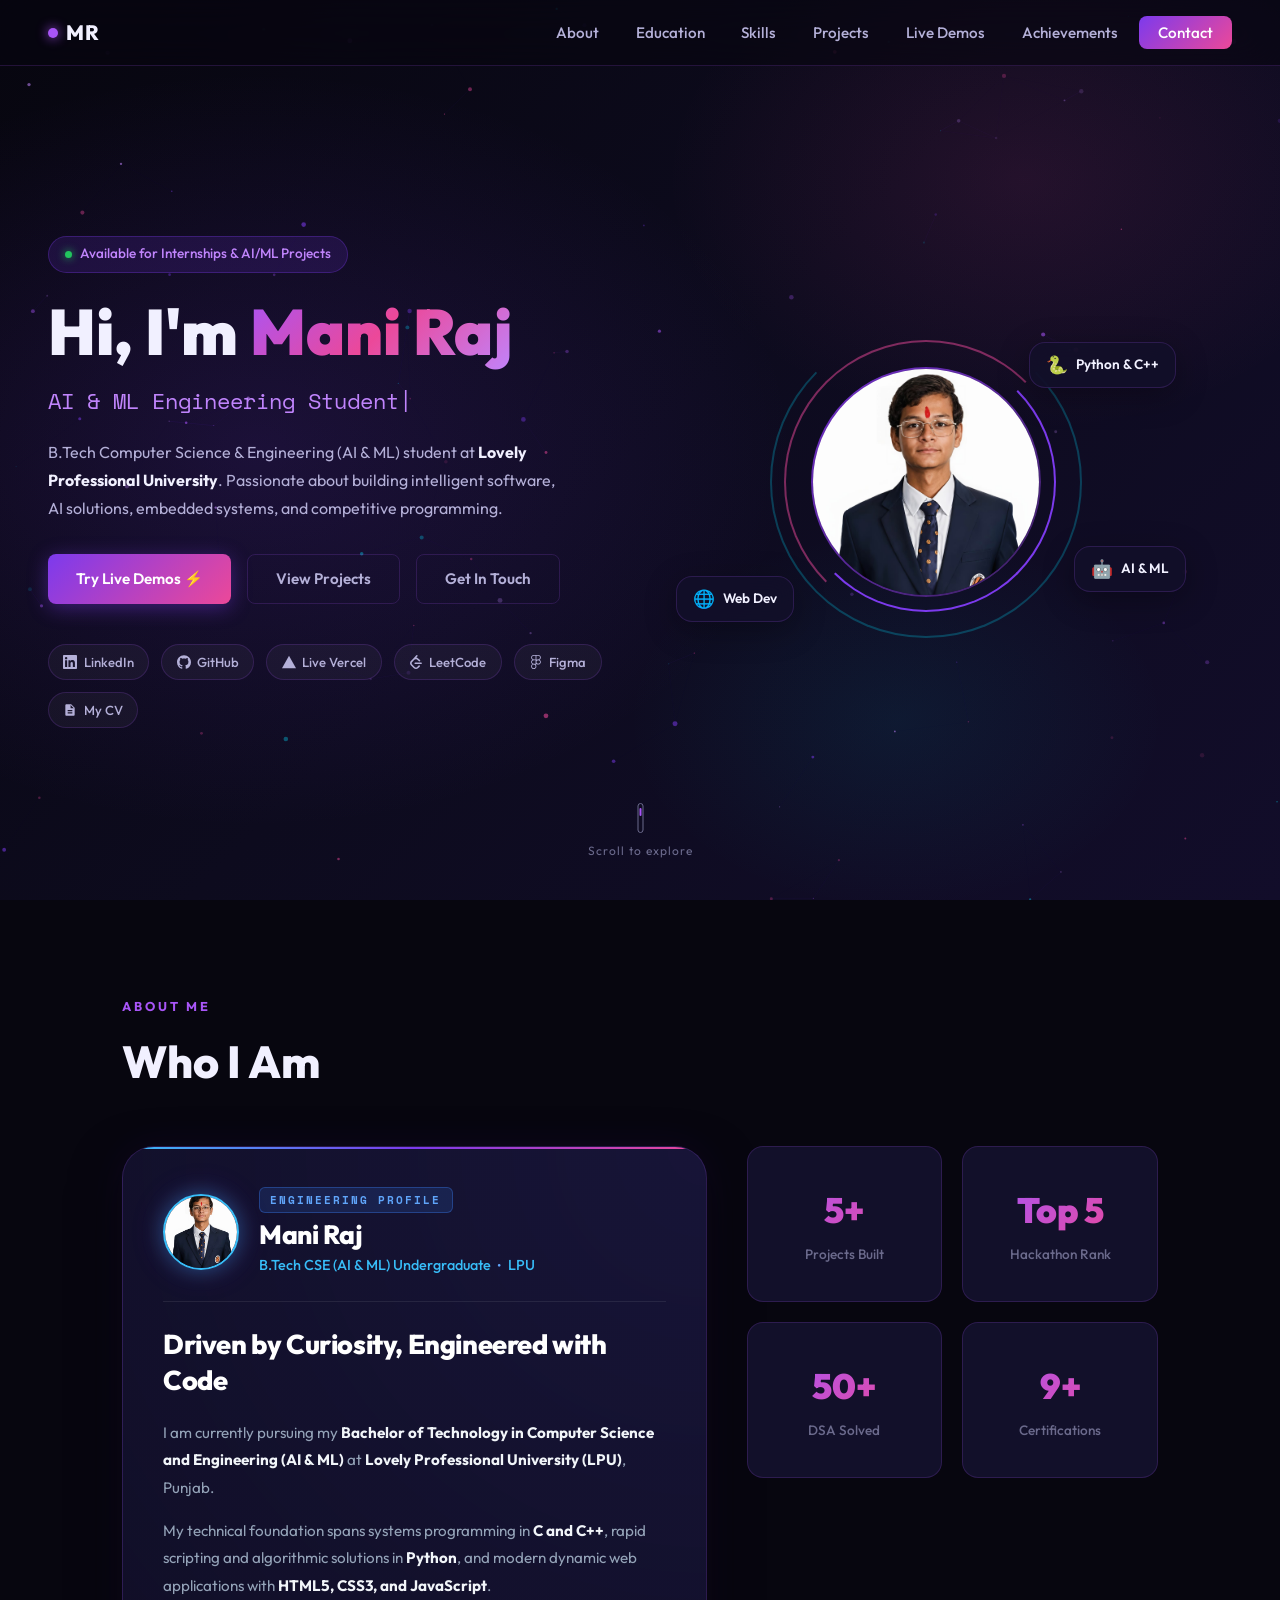
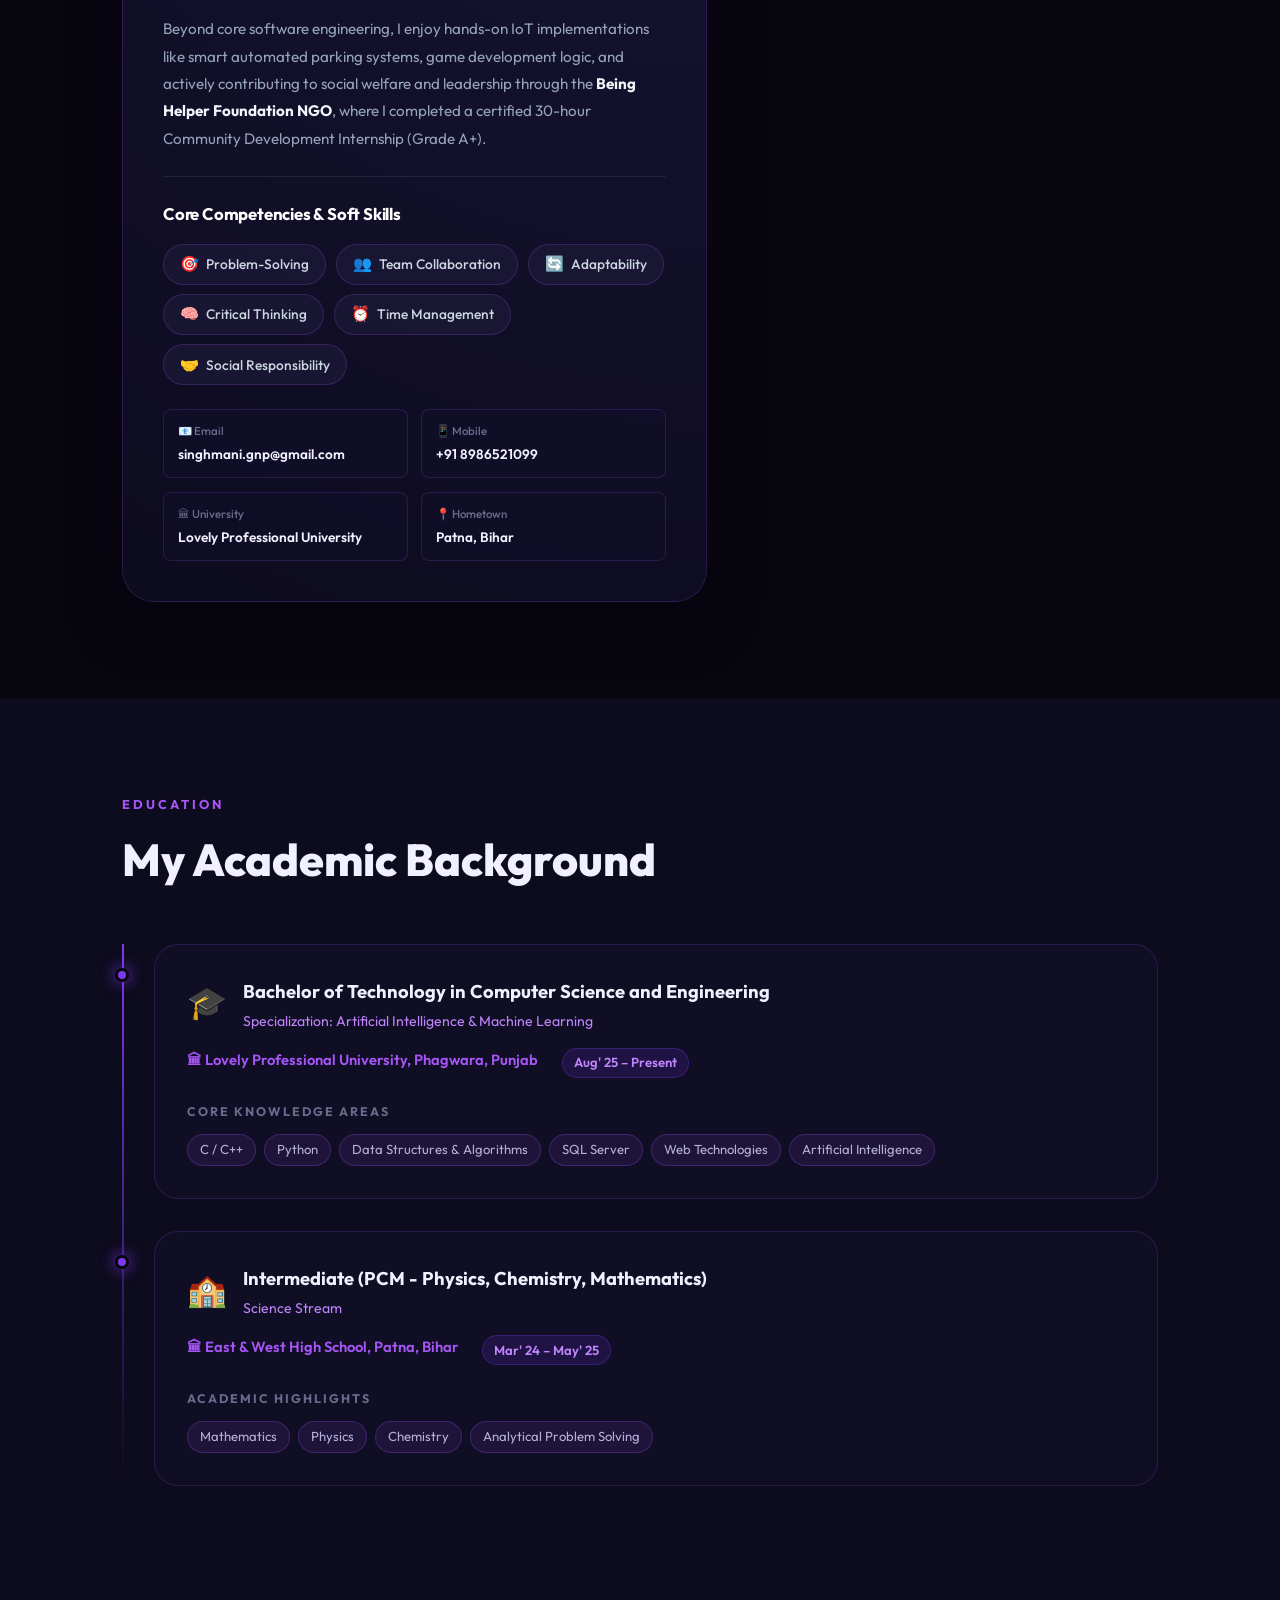
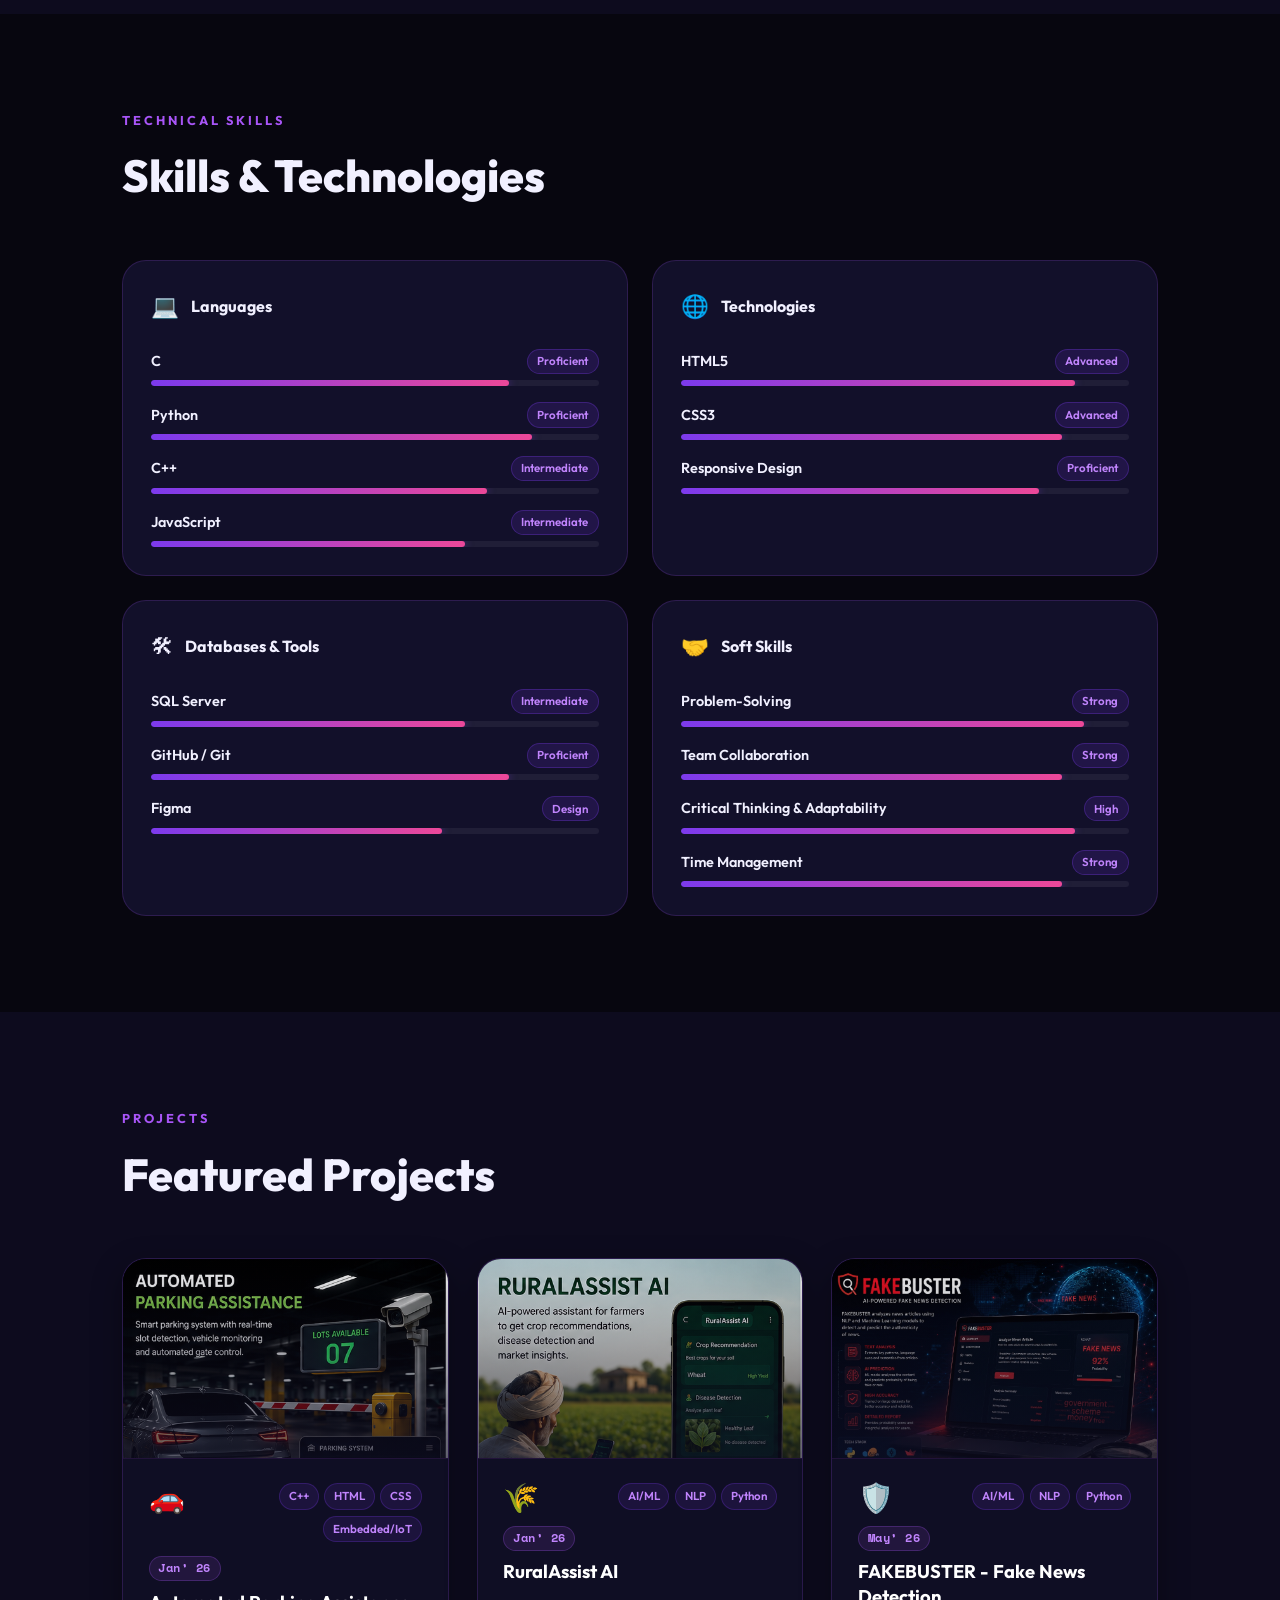
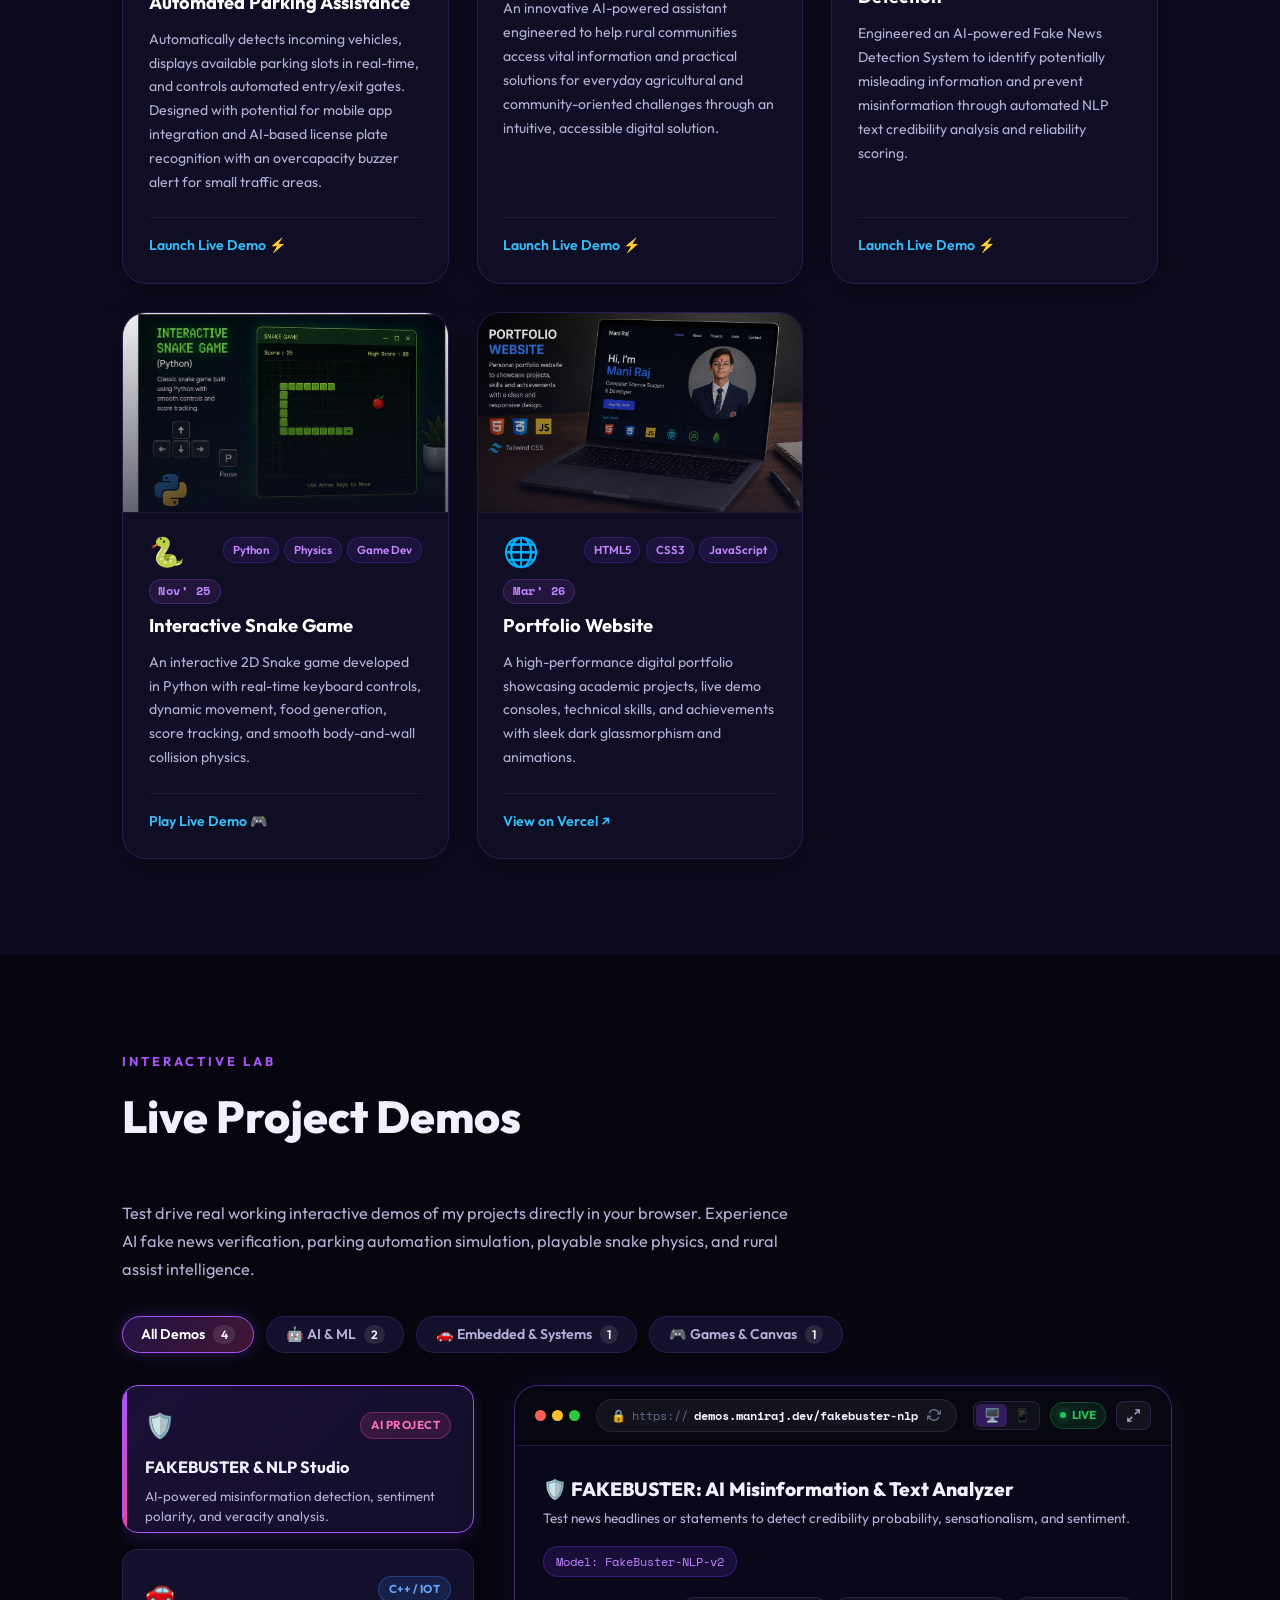
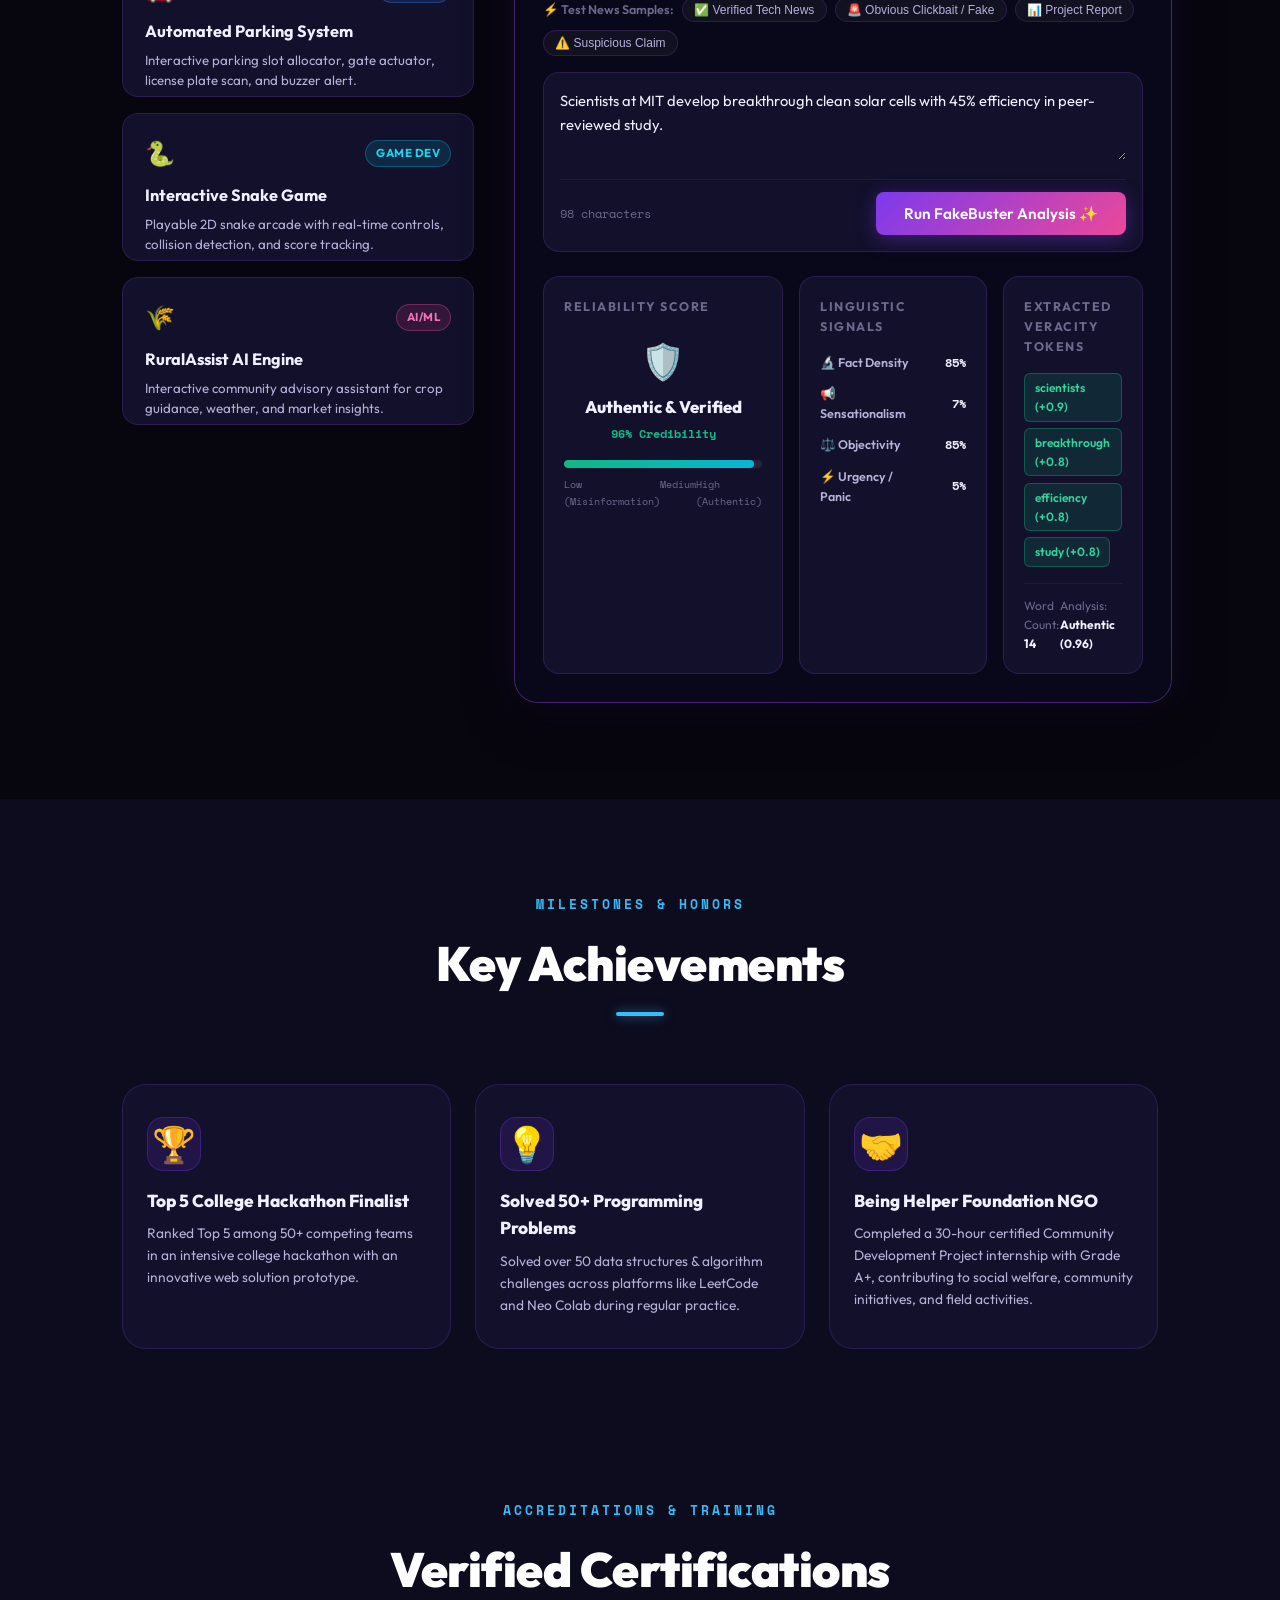
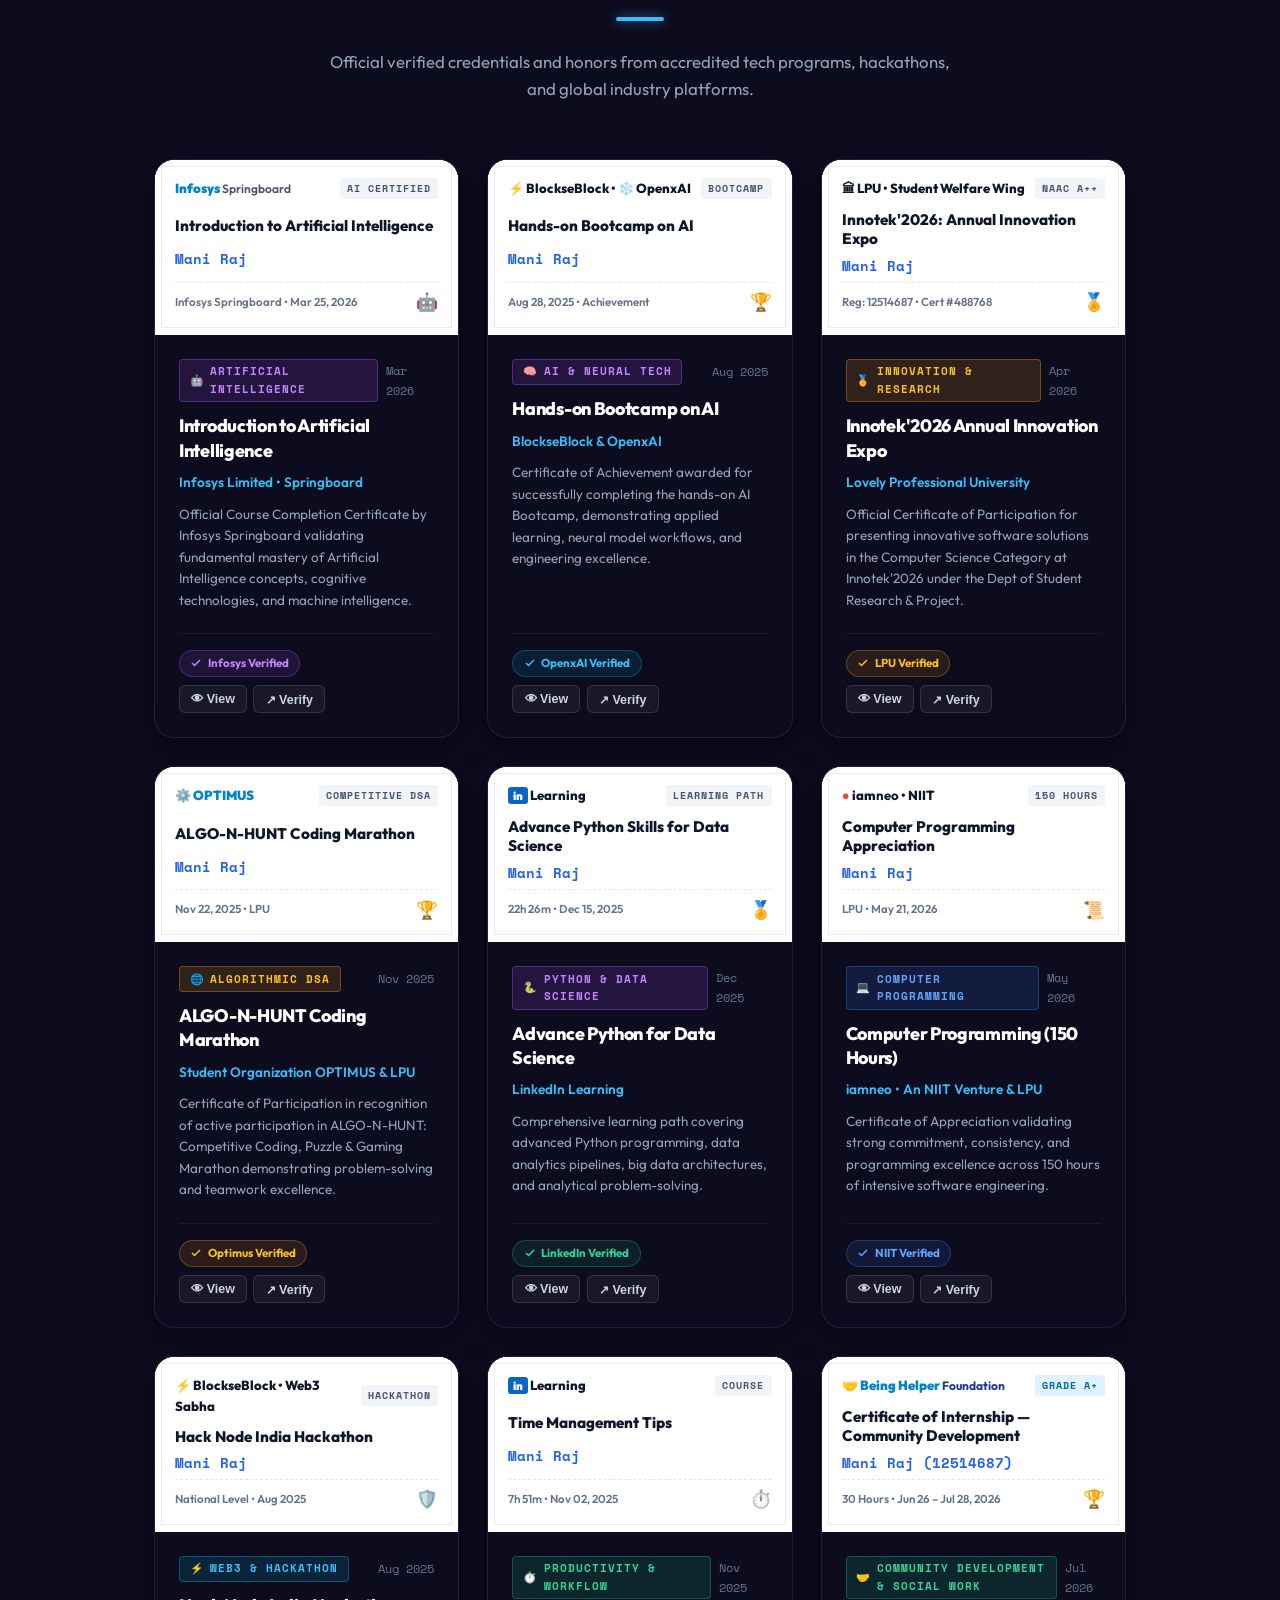
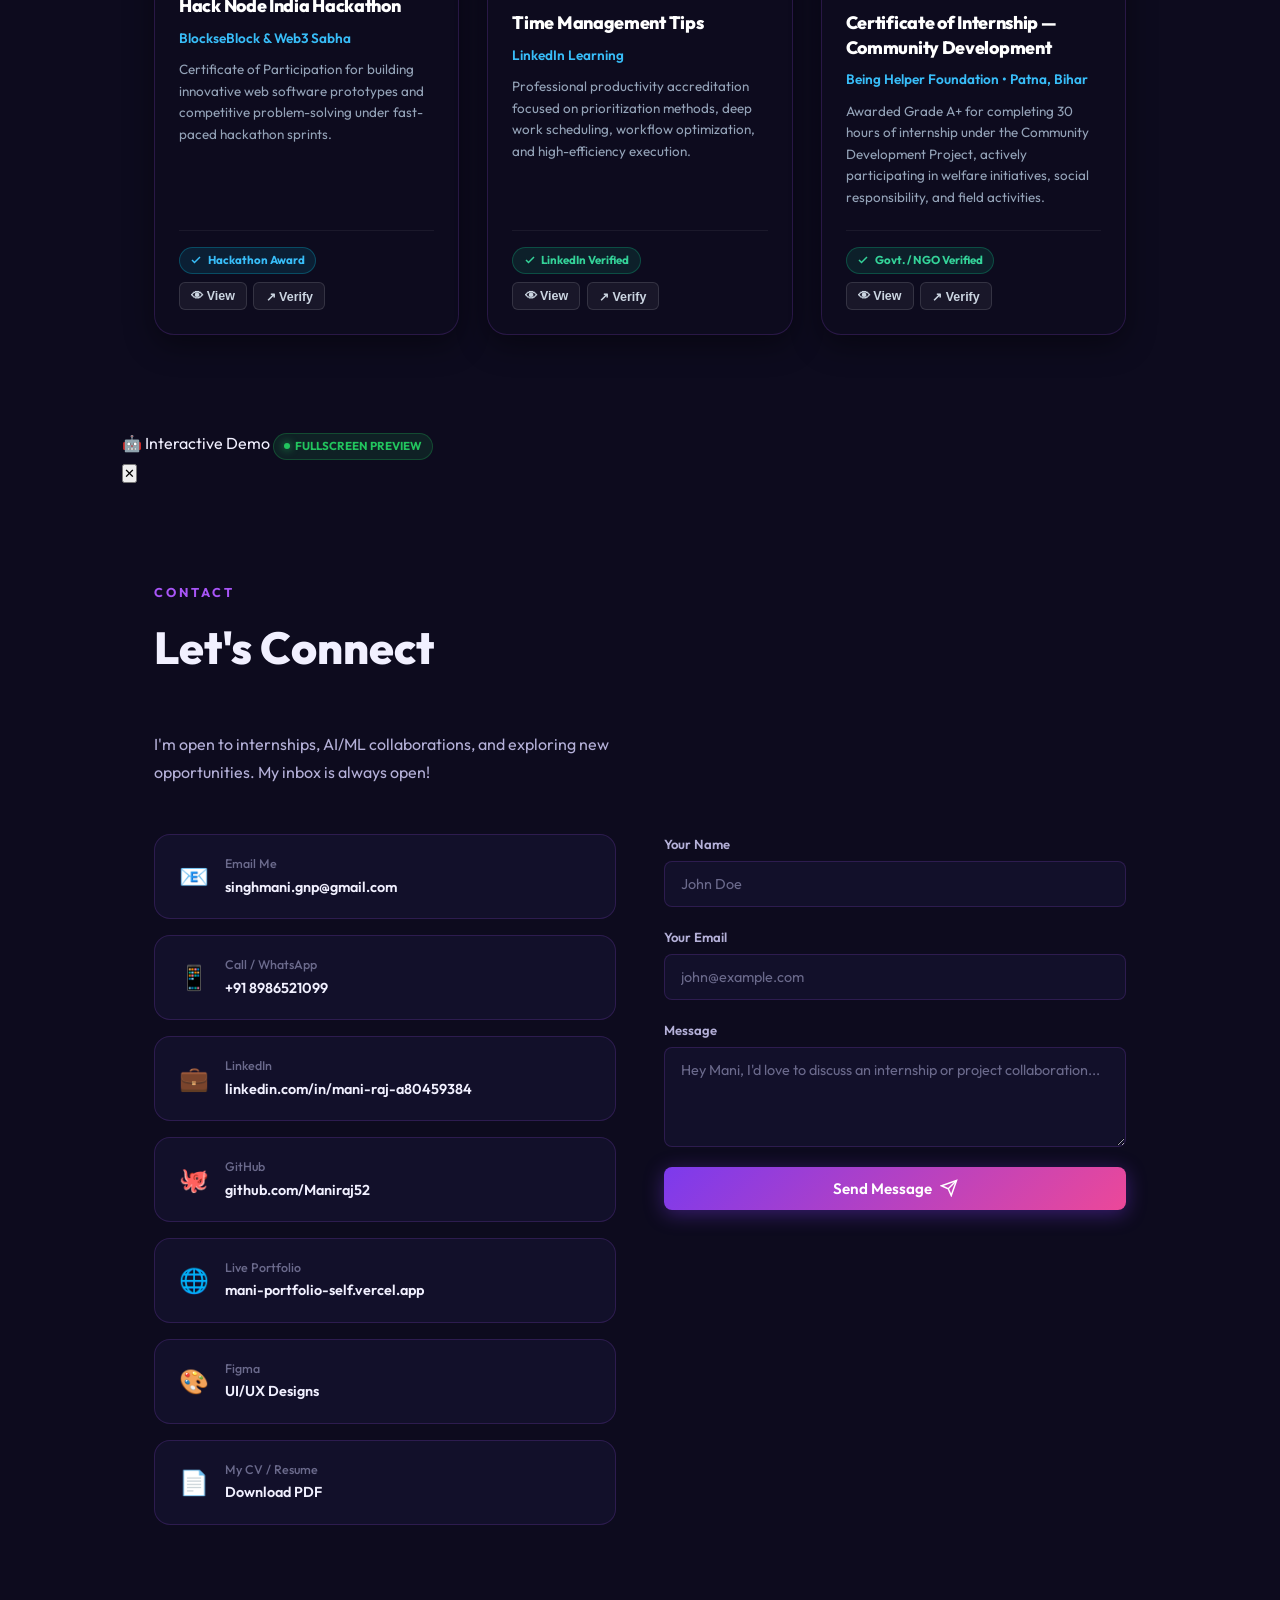
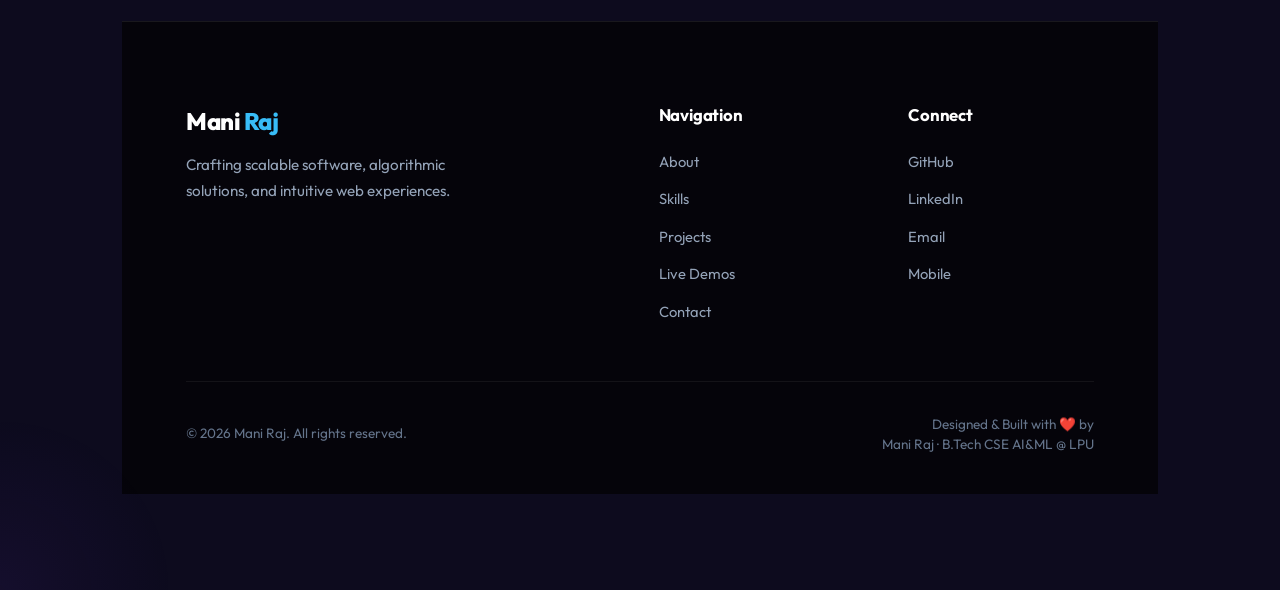
==== commit f7575afb: "Update CV PDF and portfolio project assets" ====
--- a/index.html
+++ b/index.html
@@ -163,7 +163,7 @@
           <!-- Bio Story -->
           <div class="about-story">
             <p>
-              I am an aspiring Software Engineer currently pursuing my <strong>Bachelor of Technology in Computer
+              I am currently pursuing my <strong>Bachelor of Technology in Computer
                 Science and Engineering (AI & ML)</strong> at <strong>Lovely Professional University (LPU)</strong>,
               Punjab.
             </p>
@@ -492,102 +492,139 @@
         <!-- 1. Automated Parking Assistance -->
         <div class="project-card">
           <div class="project-glow"></div>
-          <div class="project-header">
-            <div class="project-icon">🚗</div>
-            <div class="project-tags">
-              <span>C++</span><span>HTML</span><span>CSS</span><span>Embedded/IoT</span>
-            </div>
-          </div>
-          <div class="project-date">Jan’ 26</div>
-          <h3>Automated Parking Assistance</h3>
-          <p>
-            Automatically detects incoming vehicles, displays available parking slots in real-time, and controls
-            automated entry/exit gates. Designed with potential for mobile app integration and AI-based license plate
-            recognition with an overcapacity buzzer alert for small traffic areas.
-          </p>
-          <div class="project-footer">
-            <a href="#demos" class="project-link trigger-demo" data-demo="demo-parking-sim">Launch Live Demo ⚡</a>
+          <div class="project-img-wrapper">
+            <img src="images/parking-assistance.png" alt="Automated Parking Assistance Project Preview"
+              class="project-img" loading="lazy" />
+            <div class="project-img-overlay"></div>
+          </div>
+          <div class="project-card-body">
+            <div class="project-header">
+              <div class="project-icon">🚗</div>
+              <div class="project-tags">
+                <span>C++</span><span>HTML</span><span>CSS</span><span>Embedded/IoT</span>
+              </div>
+            </div>
+            <div class="project-date">Jan’ 26</div>
+            <h3>Automated Parking Assistance</h3>
+            <p>
+              Automatically detects incoming vehicles, displays available parking slots in real-time, and controls
+              automated entry/exit gates. Designed with potential for mobile app integration and AI-based license plate
+              recognition with an overcapacity buzzer alert for small traffic areas.
+            </p>
+            <div class="project-footer">
+              <a href="#demos" class="project-link trigger-demo" data-demo="demo-parking-sim">Launch Live Demo ⚡</a>
+            </div>
           </div>
         </div>
 
         <!-- 2. RuralAssist AI -->
         <div class="project-card">
           <div class="project-glow"></div>
-          <div class="project-header">
-            <div class="project-icon">🌾</div>
-            <div class="project-tags">
-              <span>AI/ML</span><span>NLP</span><span>Python</span>
-            </div>
-          </div>
-          <div class="project-date">Jan’ 26</div>
-          <h3>RuralAssist AI</h3>
-          <p>
-            An innovative AI-powered assistant engineered to help rural communities access vital information and
-            practical solutions for everyday agricultural and community-oriented challenges through an intuitive,
-            accessible digital solution.
-          </p>
-          <div class="project-footer">
-            <a href="#demos" class="project-link trigger-demo" data-demo="demo-rural-assist">Launch Live Demo ⚡</a>
+          <div class="project-img-wrapper">
+            <img src="images/rural-assist.png" alt="RuralAssist AI Project Preview" class="project-img"
+              loading="lazy" />
+            <div class="project-img-overlay"></div>
+          </div>
+          <div class="project-card-body">
+            <div class="project-header">
+              <div class="project-icon">🌾</div>
+              <div class="project-tags">
+                <span>AI/ML</span><span>NLP</span><span>Python</span>
+              </div>
+            </div>
+            <div class="project-date">Jan’ 26</div>
+            <h3>RuralAssist AI</h3>
+            <p>
+              An innovative AI-powered assistant engineered to help rural communities access vital information and
+              practical solutions for everyday agricultural and community-oriented challenges through an intuitive,
+              accessible digital solution.
+            </p>
+            <div class="project-footer">
+              <a href="#demos" class="project-link trigger-demo" data-demo="demo-rural-assist">Launch Live Demo ⚡</a>
+            </div>
           </div>
         </div>
 
         <!-- 3. FAKEBUSTER -->
         <div class="project-card">
           <div class="project-glow"></div>
-          <div class="project-header">
-            <div class="project-icon">🛡️</div>
-            <div class="project-tags">
-              <span>AI/ML</span><span>NLP</span><span>Python</span>
-            </div>
-          </div>
-          <div class="project-date">May’ 26</div>
-          <h3>FAKEBUSTER - Fake News Detection</h3>
-          <p>
-            Engineered an AI-powered Fake News Detection System to identify potentially misleading information and
-            prevent misinformation through automated NLP text credibility analysis and reliability scoring.
-          </p>
-          <div class="project-footer">
-            <a href="#demos" class="project-link trigger-demo" data-demo="demo-ai-nlp">Launch Live Demo ⚡</a>
+          <div class="project-img-wrapper">
+            <img src="images/fakebuster.jpg" alt="FAKEBUSTER AI Fake News Detection Preview" class="project-img"
+              loading="lazy" />
+            <div class="project-img-overlay"></div>
+          </div>
+          <div class="project-card-body">
+            <div class="project-header">
+              <div class="project-icon">🛡️</div>
+              <div class="project-tags">
+                <span>AI/ML</span><span>NLP</span><span>Python</span>
+              </div>
+            </div>
+            <div class="project-date">May’ 26</div>
+            <h3>FAKEBUSTER - Fake News Detection</h3>
+            <p>
+              Engineered an AI-powered Fake News Detection System to identify potentially misleading information and
+              prevent misinformation through automated NLP text credibility analysis and reliability scoring.
+            </p>
+            <div class="project-footer">
+              <a href="#demos" class="project-link trigger-demo" data-demo="demo-ai-nlp">Launch Live Demo ⚡</a>
+            </div>
           </div>
         </div>
 
         <!-- 4. Snake Game -->
         <div class="project-card">
           <div class="project-glow"></div>
-          <div class="project-header">
-            <div class="project-icon">🐍</div>
-            <div class="project-tags">
-              <span>Python</span><span>Physics</span><span>Game Dev</span>
-            </div>
-          </div>
-          <div class="project-date">Nov’ 25</div>
-          <h3>Interactive Snake Game</h3>
-          <p>
-            An interactive 2D Snake game developed in Python with real-time keyboard controls, dynamic movement, food
-            generation, score tracking, and smooth body-and-wall collision physics.
-          </p>
-          <div class="project-footer">
-            <a href="#demos" class="project-link trigger-demo" data-demo="demo-snake-game">Play Live Demo 🎮</a>
+          <div class="project-img-wrapper">
+            <img src="images/snake-game.png" alt="Interactive Snake Game Python Preview" class="project-img"
+              loading="lazy" />
+            <div class="project-img-overlay"></div>
+          </div>
+          <div class="project-card-body">
+            <div class="project-header">
+              <div class="project-icon">🐍</div>
+              <div class="project-tags">
+                <span>Python</span><span>Physics</span><span>Game Dev</span>
+              </div>
+            </div>
+            <div class="project-date">Nov’ 25</div>
+            <h3>Interactive Snake Game</h3>
+            <p>
+              An interactive 2D Snake game developed in Python with real-time keyboard controls, dynamic movement, food
+              generation, score tracking, and smooth body-and-wall collision physics.
+            </p>
+            <div class="project-footer">
+              <a href="#demos" class="project-link trigger-demo" data-demo="demo-snake-game">Play Live Demo 🎮</a>
+            </div>
           </div>
         </div>
 
         <!-- 5. Portfolio Website -->
         <div class="project-card">
           <div class="project-glow"></div>
-          <div class="project-header">
-            <div class="project-icon">🌐</div>
-            <div class="project-tags">
-              <span>HTML5</span><span>CSS3</span><span>JavaScript</span>
-            </div>
-          </div>
-          <div class="project-date">Mar’ 26</div>
-          <h3>Portfolio Website</h3>
-          <p>
-            A high-performance digital portfolio showcasing academic projects, live demo consoles, technical skills, and
-            achievements with sleek dark glassmorphism and animations.
-          </p>
-          <div class="project-footer">
-            <a href="https://mani-portfolio-self.vercel.app/" target="_blank" class="project-link">View on Vercel ↗</a>
+          <div class="project-img-wrapper">
+            <img src="images/portfolio-website.jpg" alt="Portfolio Website Preview" class="project-img"
+              loading="lazy" />
+            <div class="project-img-overlay"></div>
+          </div>
+          <div class="project-card-body">
+            <div class="project-header">
+              <div class="project-icon">🌐</div>
+              <div class="project-tags">
+                <span>HTML5</span><span>CSS3</span><span>JavaScript</span>
+              </div>
+            </div>
+            <div class="project-date">Mar’ 26</div>
+            <h3>Portfolio Website</h3>
+            <p>
+              A high-performance digital portfolio showcasing academic projects, live demo consoles, technical skills,
+              and
+              achievements with sleek dark glassmorphism and animations.
+            </p>
+            <div class="project-footer">
+              <a href="https://mani-portfolio-self.vercel.app/" target="_blank" class="project-link">View on Vercel
+                ↗</a>
+            </div>
           </div>
         </div>
 
--- a/style.css
+++ b/style.css
@@ -1102,8 +1102,8 @@
    ============================================ */
 .projects-grid {
   display: grid;
-  grid-template-columns: repeat(3, 1fr);
-  gap: 1.5rem;
+  grid-template-columns: repeat(auto-fit, minmax(320px, 1fr));
+  gap: 1.75rem;
 }
 
 .project-card {
@@ -1112,15 +1112,17 @@
   background: var(--bg-card2);
   border: 1px solid var(--border);
   border-radius: var(--radius-lg);
-  padding: 2rem;
-  transition: var(--transition);
+  padding: 0;
+  transition: transform 0.35s cubic-bezier(0.4, 0, 0.2, 1), border-color 0.35s ease, box-shadow 0.35s ease;
   display: flex;
   flex-direction: column;
+  box-shadow: 0 10px 30px rgba(0, 0, 0, 0.35);
 }
 
 .project-card:hover {
-  border-color: var(--purple-mid);
-  transform: translateY(-6px);
+  border-color: rgba(168, 85, 247, 0.6);
+  transform: translateY(-8px);
+  box-shadow: 0 20px 45px rgba(0, 0, 0, 0.55), 0 0 30px rgba(124, 58, 237, 0.2);
 }
 
 .project-glow {
@@ -1129,8 +1131,9 @@
   left: 0;
   right: 0;
   height: 3px;
-  background: linear-gradient(90deg, var(--purple-mid), var(--pink));
+  background: linear-gradient(90deg, #38bdf8, var(--purple-mid), var(--pink));
   opacity: 0;
+  z-index: 2;
   transition: opacity 0.3s ease;
 }
 
@@ -1138,21 +1141,66 @@
   opacity: 1;
 }
 
+/* Project Image Header Banner */
+.project-img-wrapper {
+  position: relative;
+  width: 100%;
+  height: 200px;
+  overflow: hidden;
+  background: #090818;
+  border-bottom: 1px solid rgba(168, 85, 247, 0.15);
+}
+
+.project-img {
+  width: 100%;
+  height: 100%;
+  object-fit: cover;
+  object-position: top center;
+  transition: transform 0.5s cubic-bezier(0.4, 0, 0.2, 1), filter 0.4s ease;
+  display: block;
+}
+
+.project-card:hover .project-img {
+  transform: scale(1.06);
+}
+
+.project-img-overlay {
+  position: absolute;
+  inset: 0;
+  background: linear-gradient(180deg, rgba(7, 6, 15, 0.05) 0%, rgba(15, 14, 36, 0.65) 100%);
+  pointer-events: none;
+  transition: opacity 0.3s ease;
+}
+
+.project-card:hover .project-img-overlay {
+  background: linear-gradient(180deg, rgba(7, 6, 15, 0) 0%, rgba(15, 14, 36, 0.45) 100%);
+}
+
+/* Project Card Content Body */
+.project-card-body {
+  padding: 1.5rem 1.6rem 1.6rem;
+  display: flex;
+  flex-direction: column;
+  flex: 1;
+}
+
 .project-header {
   display: flex;
   justify-content: space-between;
   align-items: flex-start;
-  margin-bottom: 1rem;
+  margin-bottom: 0.85rem;
 }
 
 .project-icon {
-  font-size: 2rem;
+  font-size: 1.8rem;
+  line-height: 1;
 }
 
 .project-tags {
   display: flex;
-  gap: 0.4rem;
+  gap: 0.35rem;
   flex-wrap: wrap;
+  justify-content: flex-end;
 }
 
 .project-tags span {
@@ -1160,15 +1208,26 @@
   font-weight: 600;
   padding: 0.2rem 0.55rem;
   border-radius: 99px;
-  background: rgba(124, 58, 237, 0.1);
+  background: rgba(124, 58, 237, 0.12);
   border: 1px solid rgba(124, 58, 237, 0.25);
   color: var(--violet);
 }
 
+.project-date {
+  font-size: 0.76rem;
+  font-family: var(--font-mono);
+  color: var(--purple-light);
+  font-weight: 600;
+  margin-bottom: 0.35rem;
+  letter-spacing: 0.5px;
+}
+
 .project-card h3 {
-  font-size: 1.05rem;
+  font-size: 1.15rem;
   font-weight: 700;
+  color: #ffffff;
   margin-bottom: 0.75rem;
+  line-height: 1.35;
 }
 
 .project-card p {
@@ -1179,20 +1238,28 @@
 }
 
 .project-footer {
-  margin-top: 1.5rem;
+  margin-top: 1.4rem;
+  padding-top: 1rem;
+  border-top: 1px solid rgba(255, 255, 255, 0.06);
+  display: flex;
+  align-items: center;
+  justify-content: space-between;
 }
 
 .project-link {
+  display: inline-flex;
+  align-items: center;
+  gap: 0.4rem;
   font-size: 0.88rem;
   font-weight: 600;
-  color: var(--purple-light);
+  color: #38bdf8;
   text-decoration: none;
   transition: var(--transition);
 }
 
 .project-link:hover {
-  color: var(--pink);
-  letter-spacing: 0.5px;
+  color: #f472b6;
+  transform: translateX(3px);
 }
 
 .project-status {
@@ -3728,6 +3795,15 @@
 }
 
 @media (max-width: 768px) {
+  .projects-grid {
+    grid-template-columns: 1fr;
+    gap: 1.25rem;
+  }
+
+  .project-img-wrapper {
+    height: 190px;
+  }
+
   .certs-grid {
     grid-template-columns: 1fr;
   }
